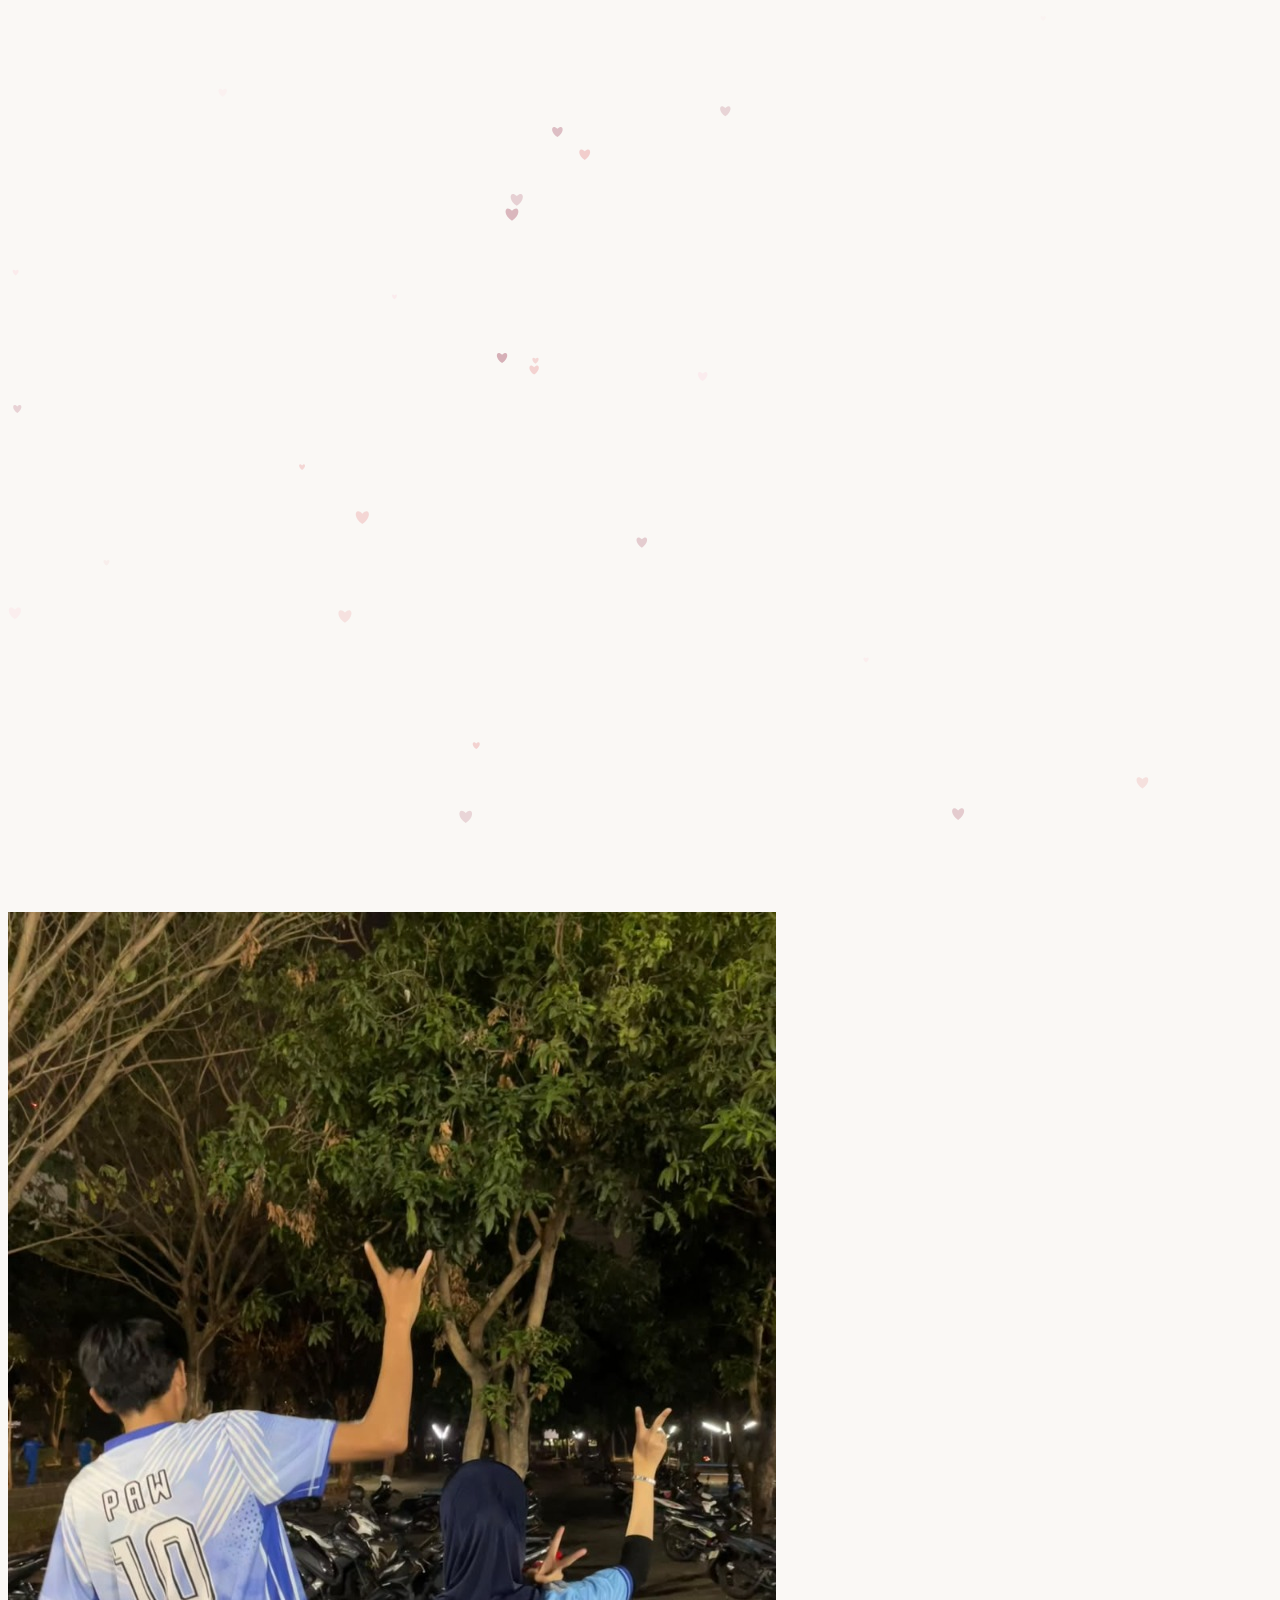
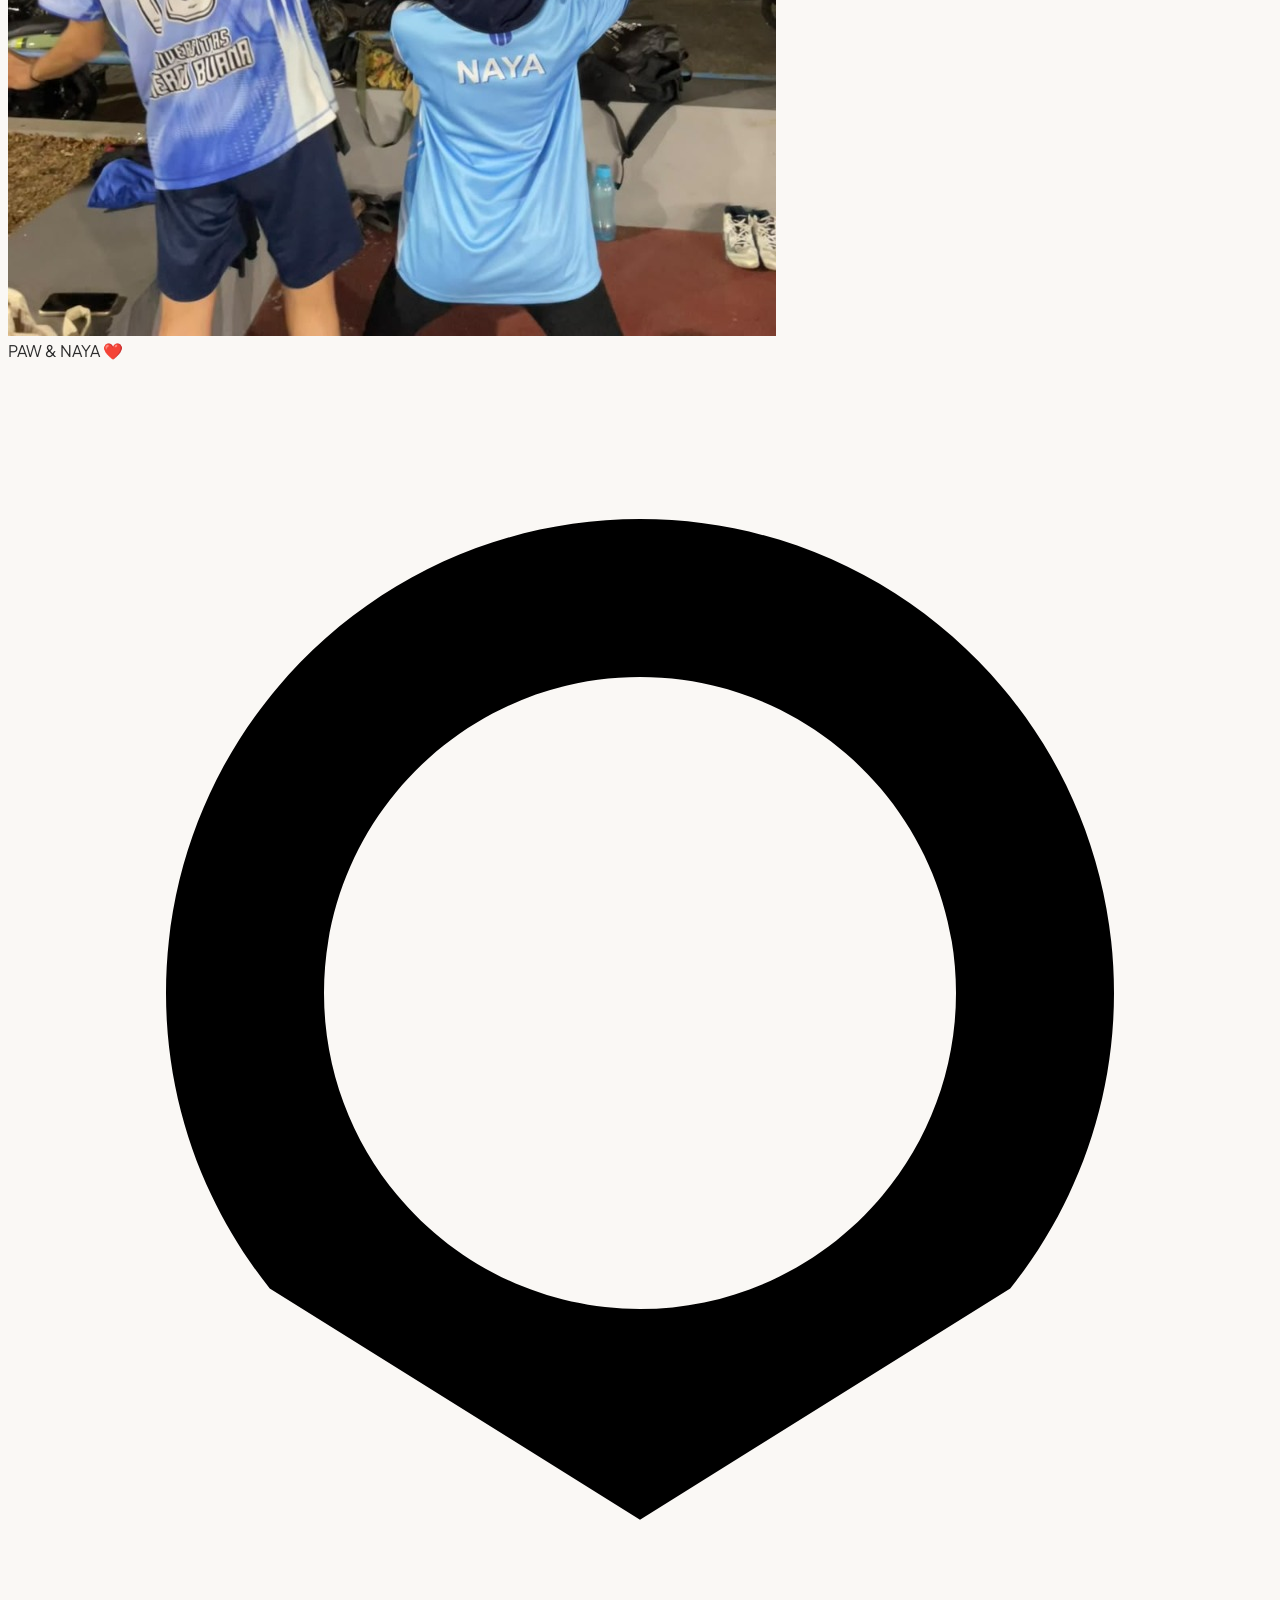
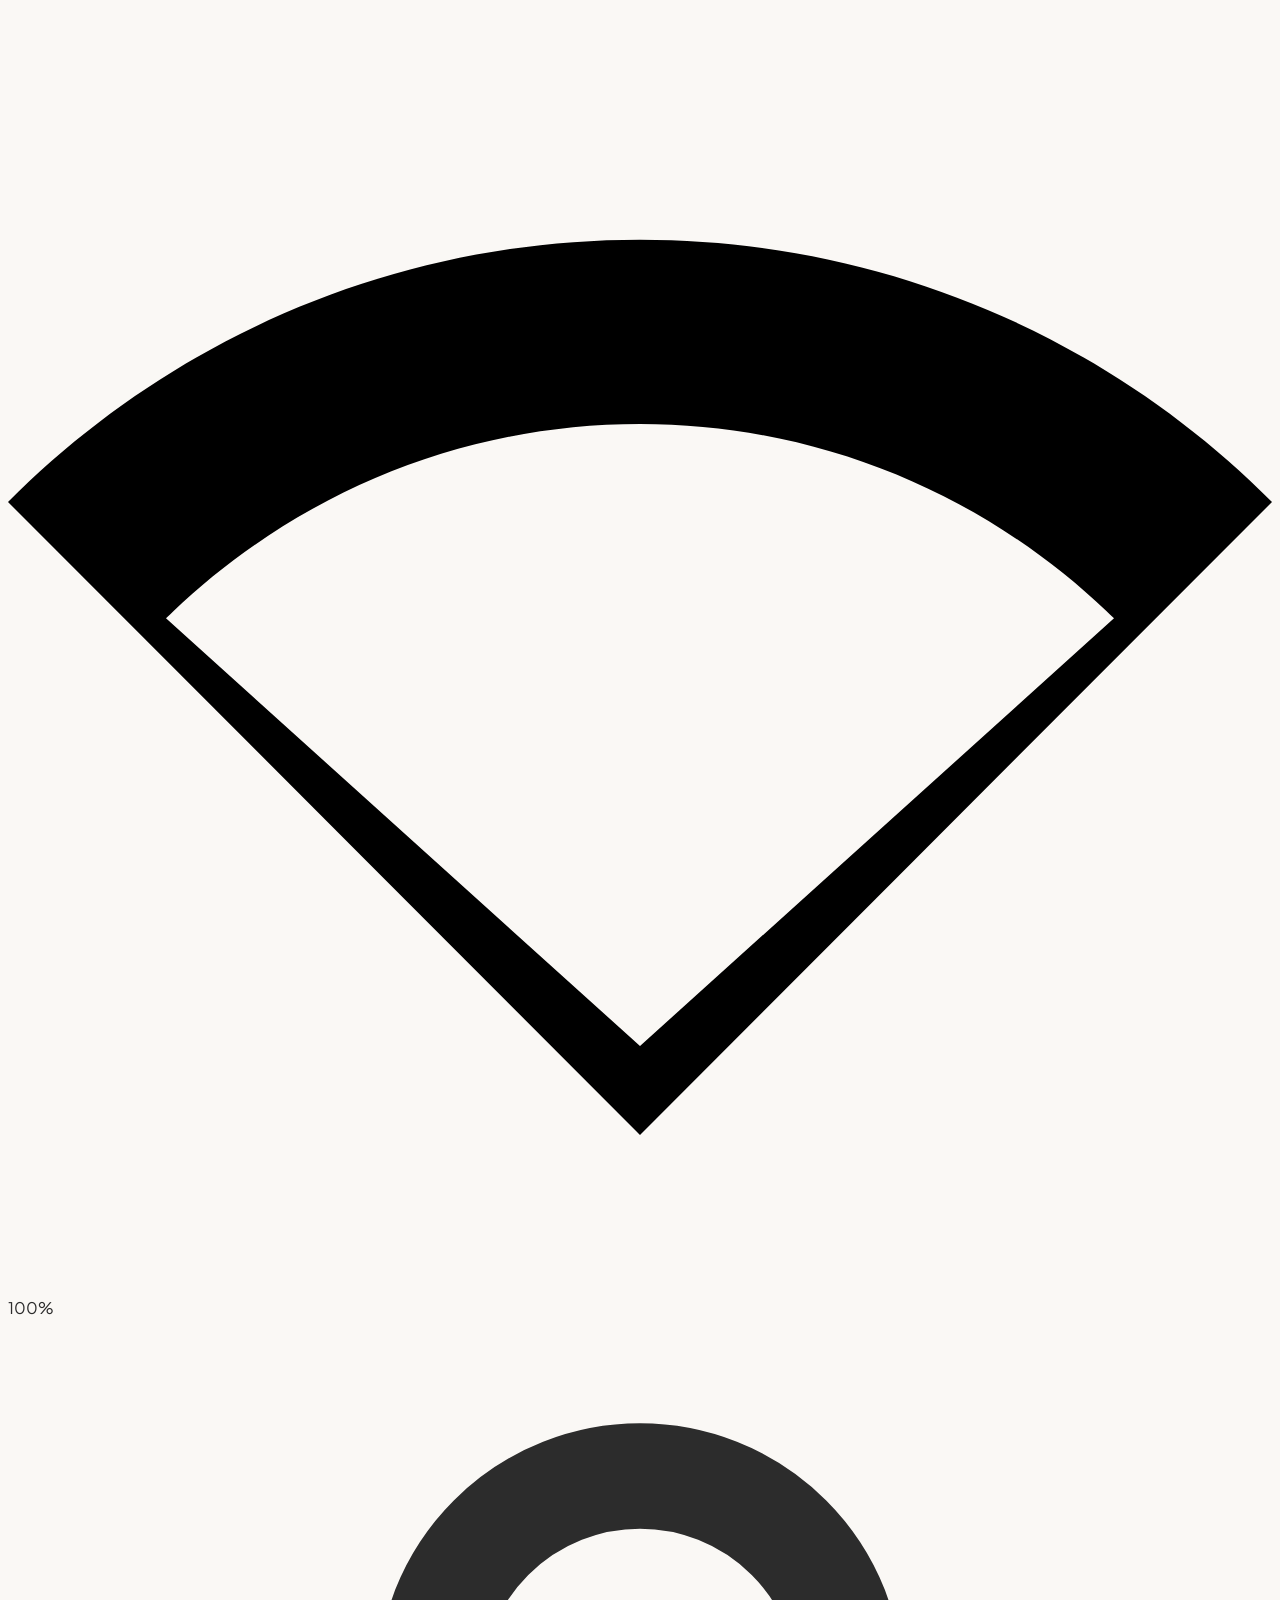
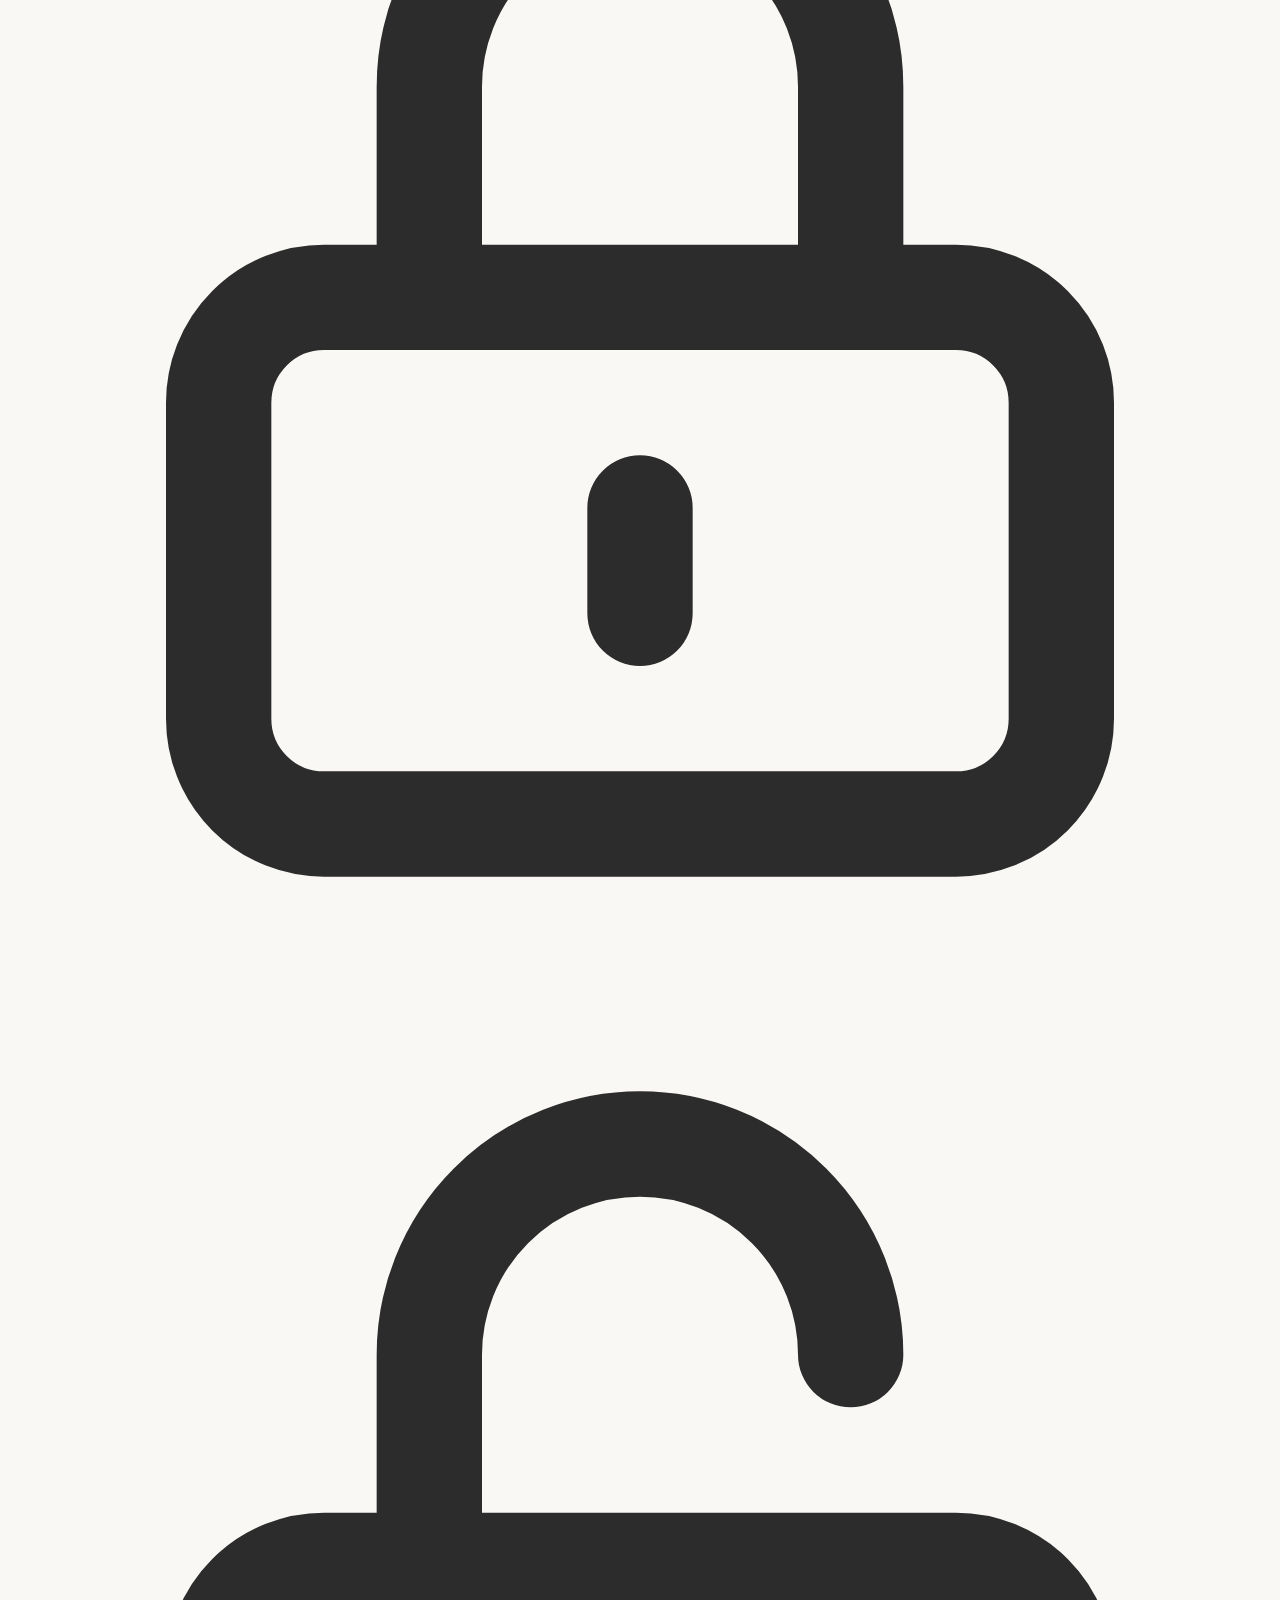
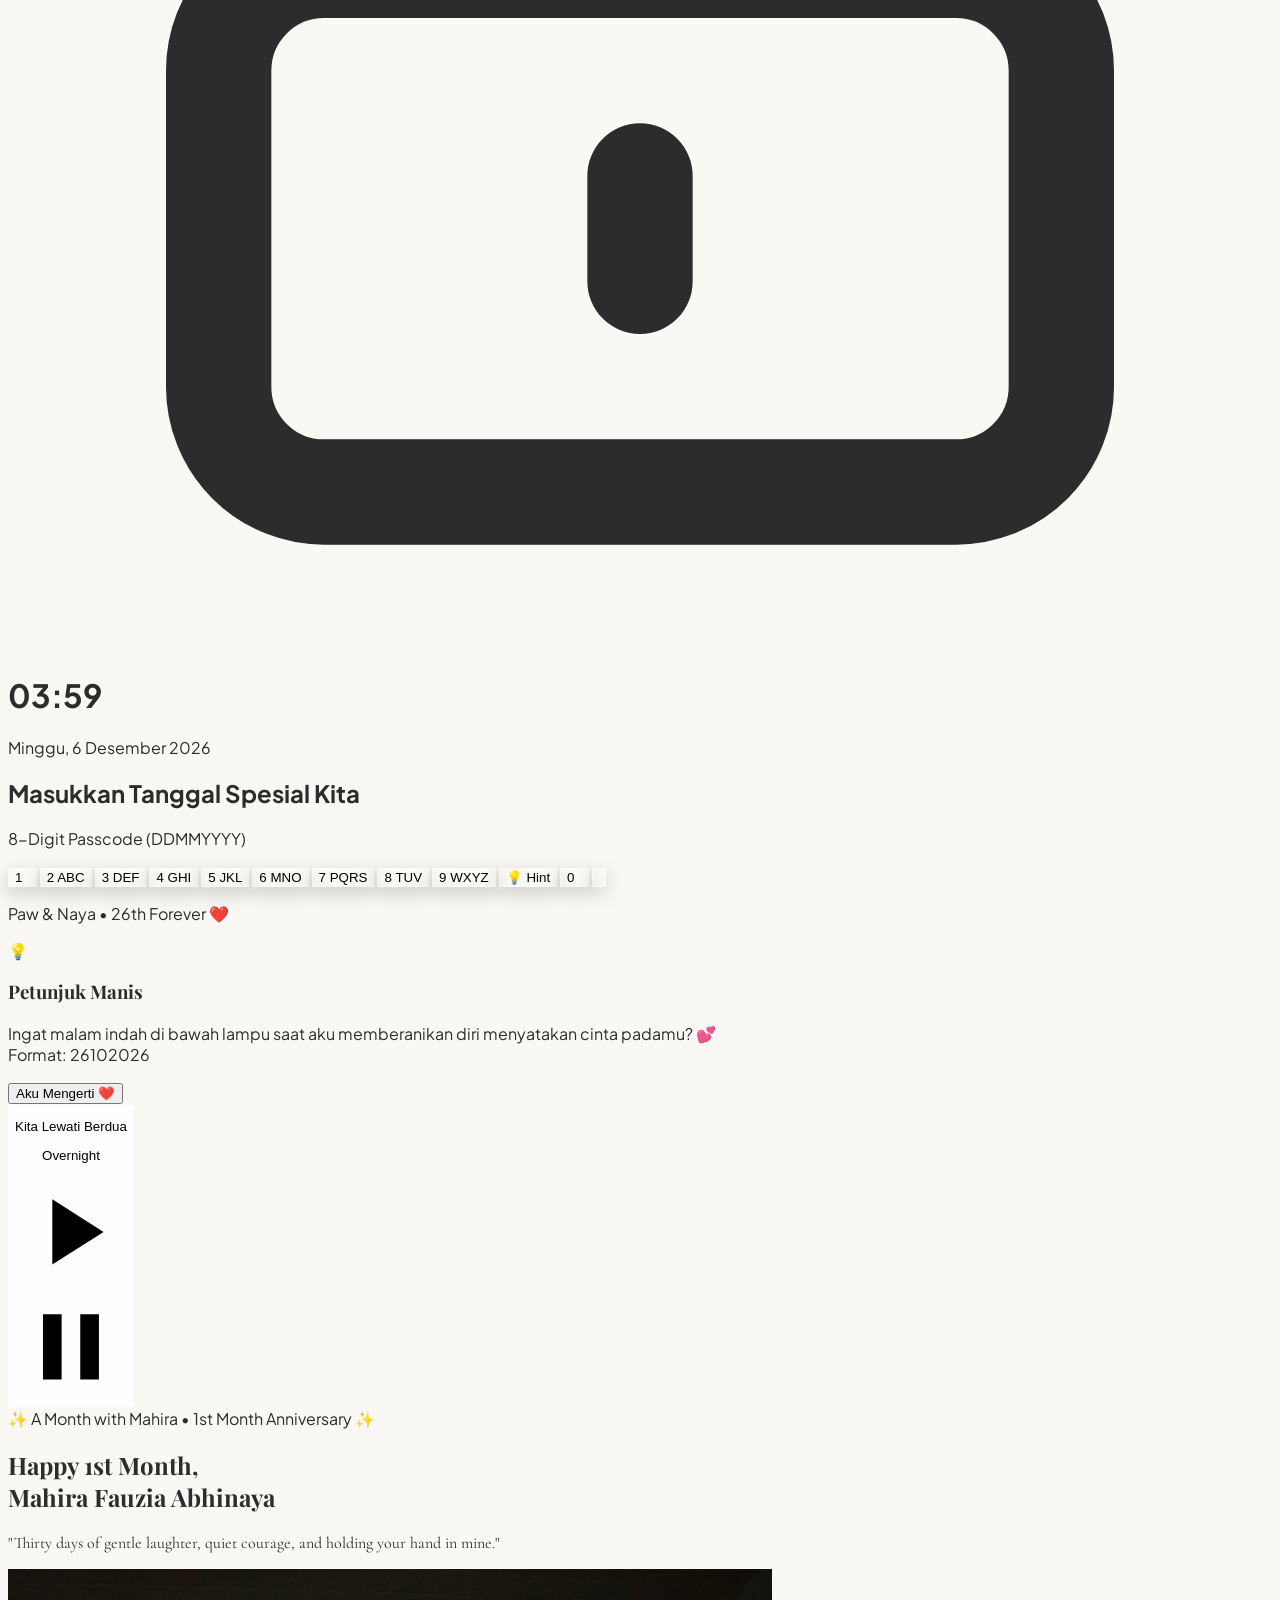
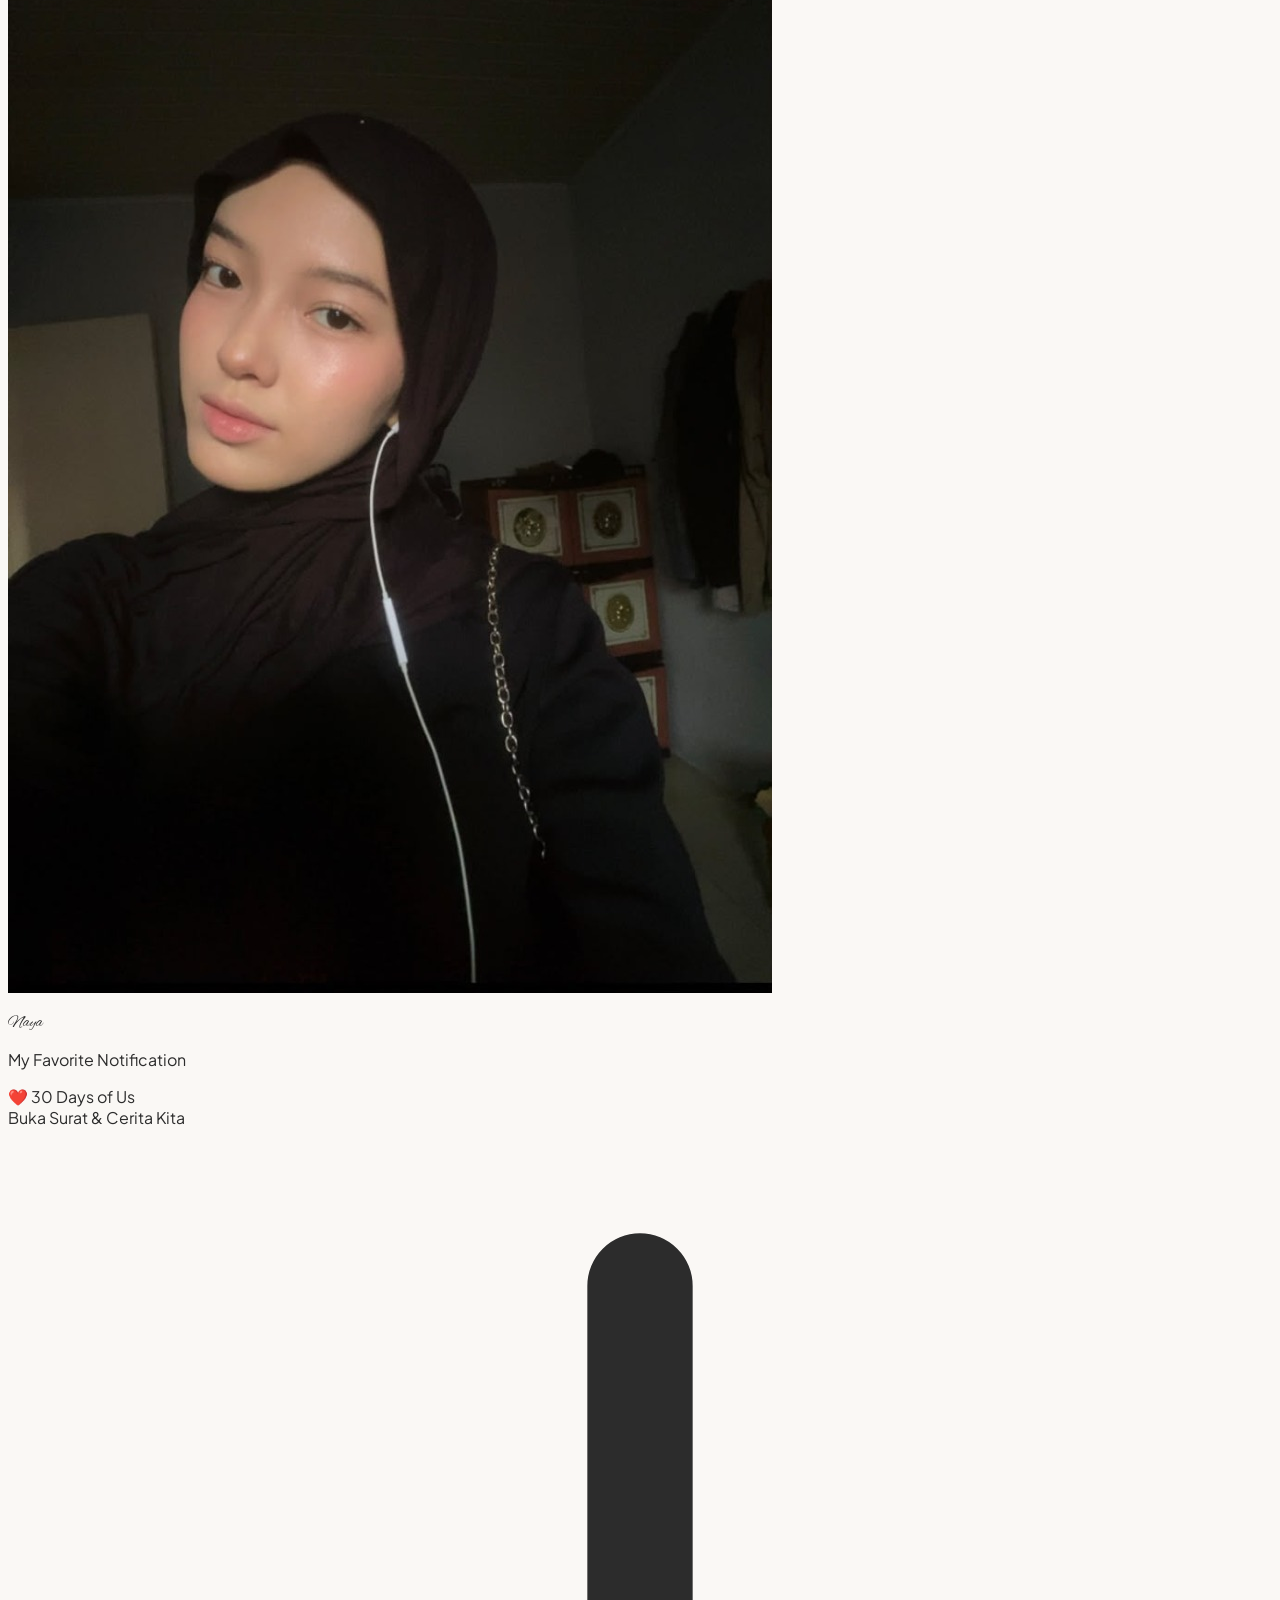
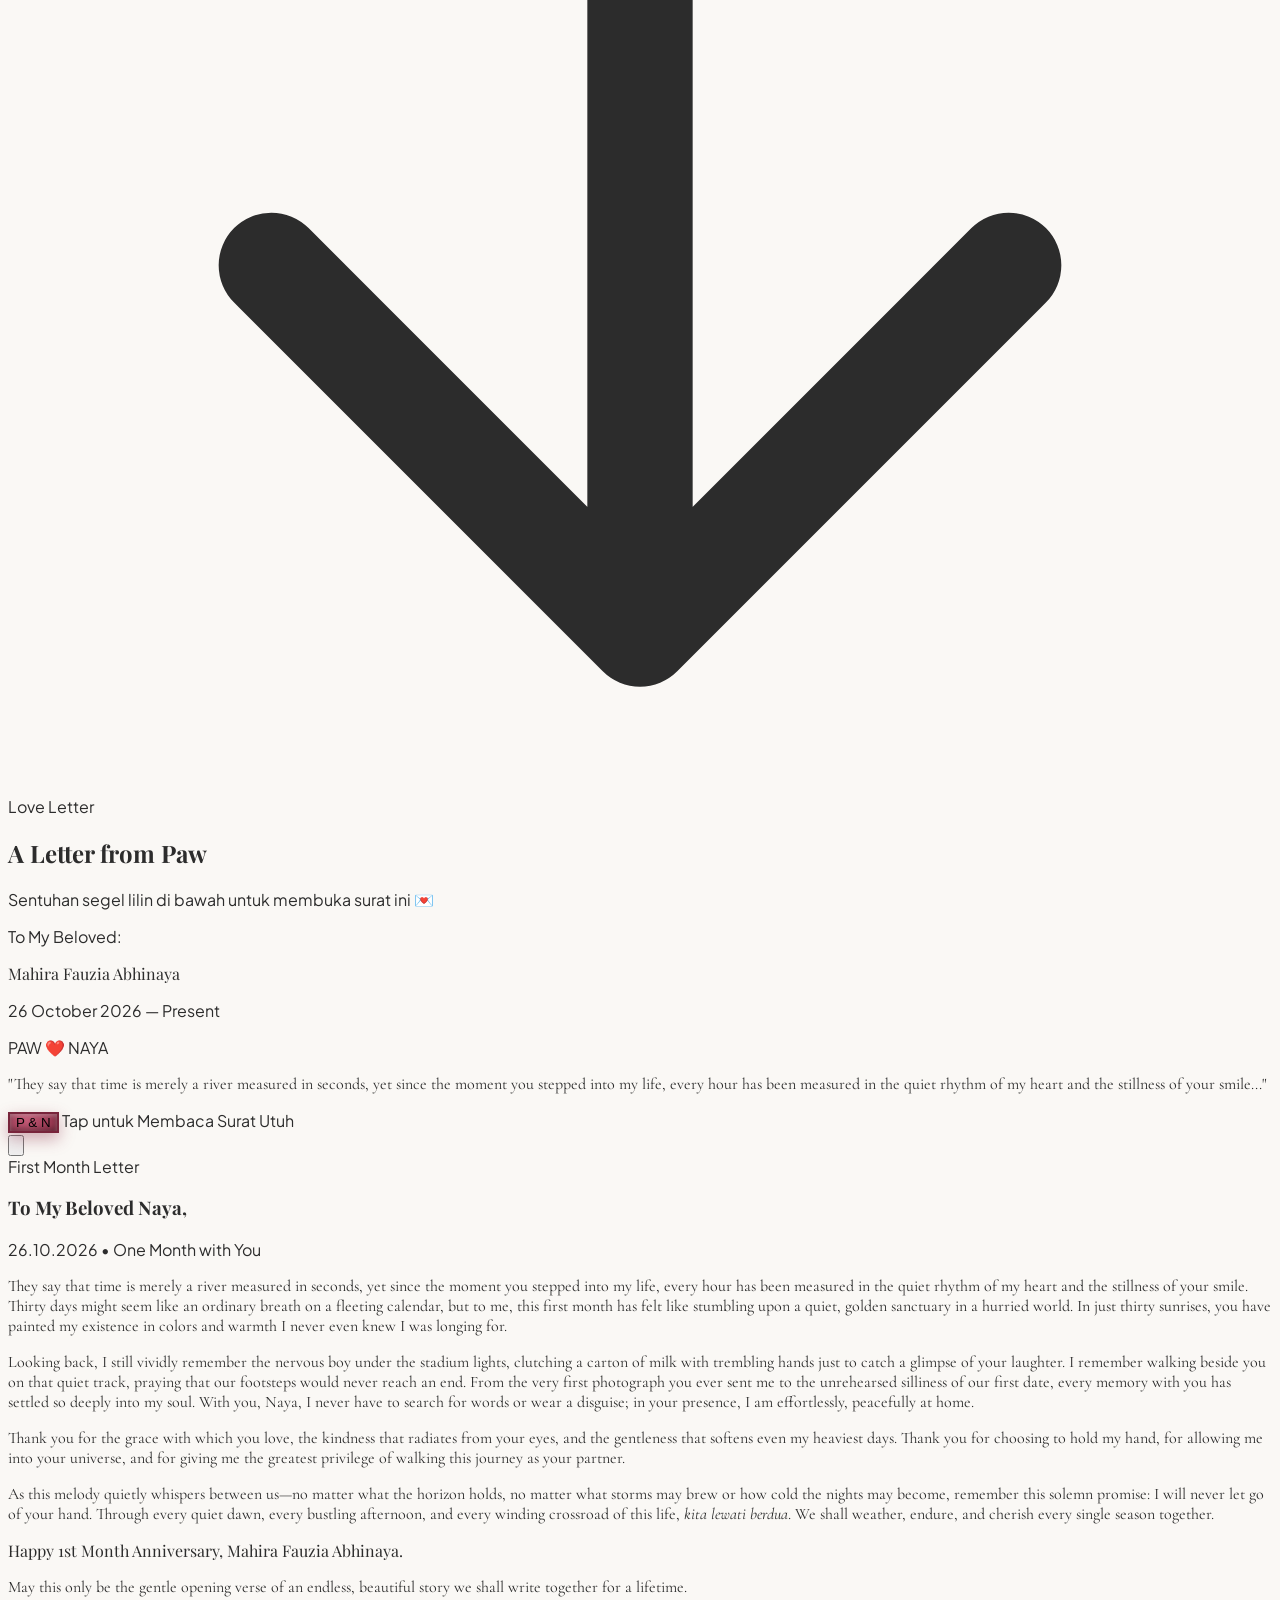
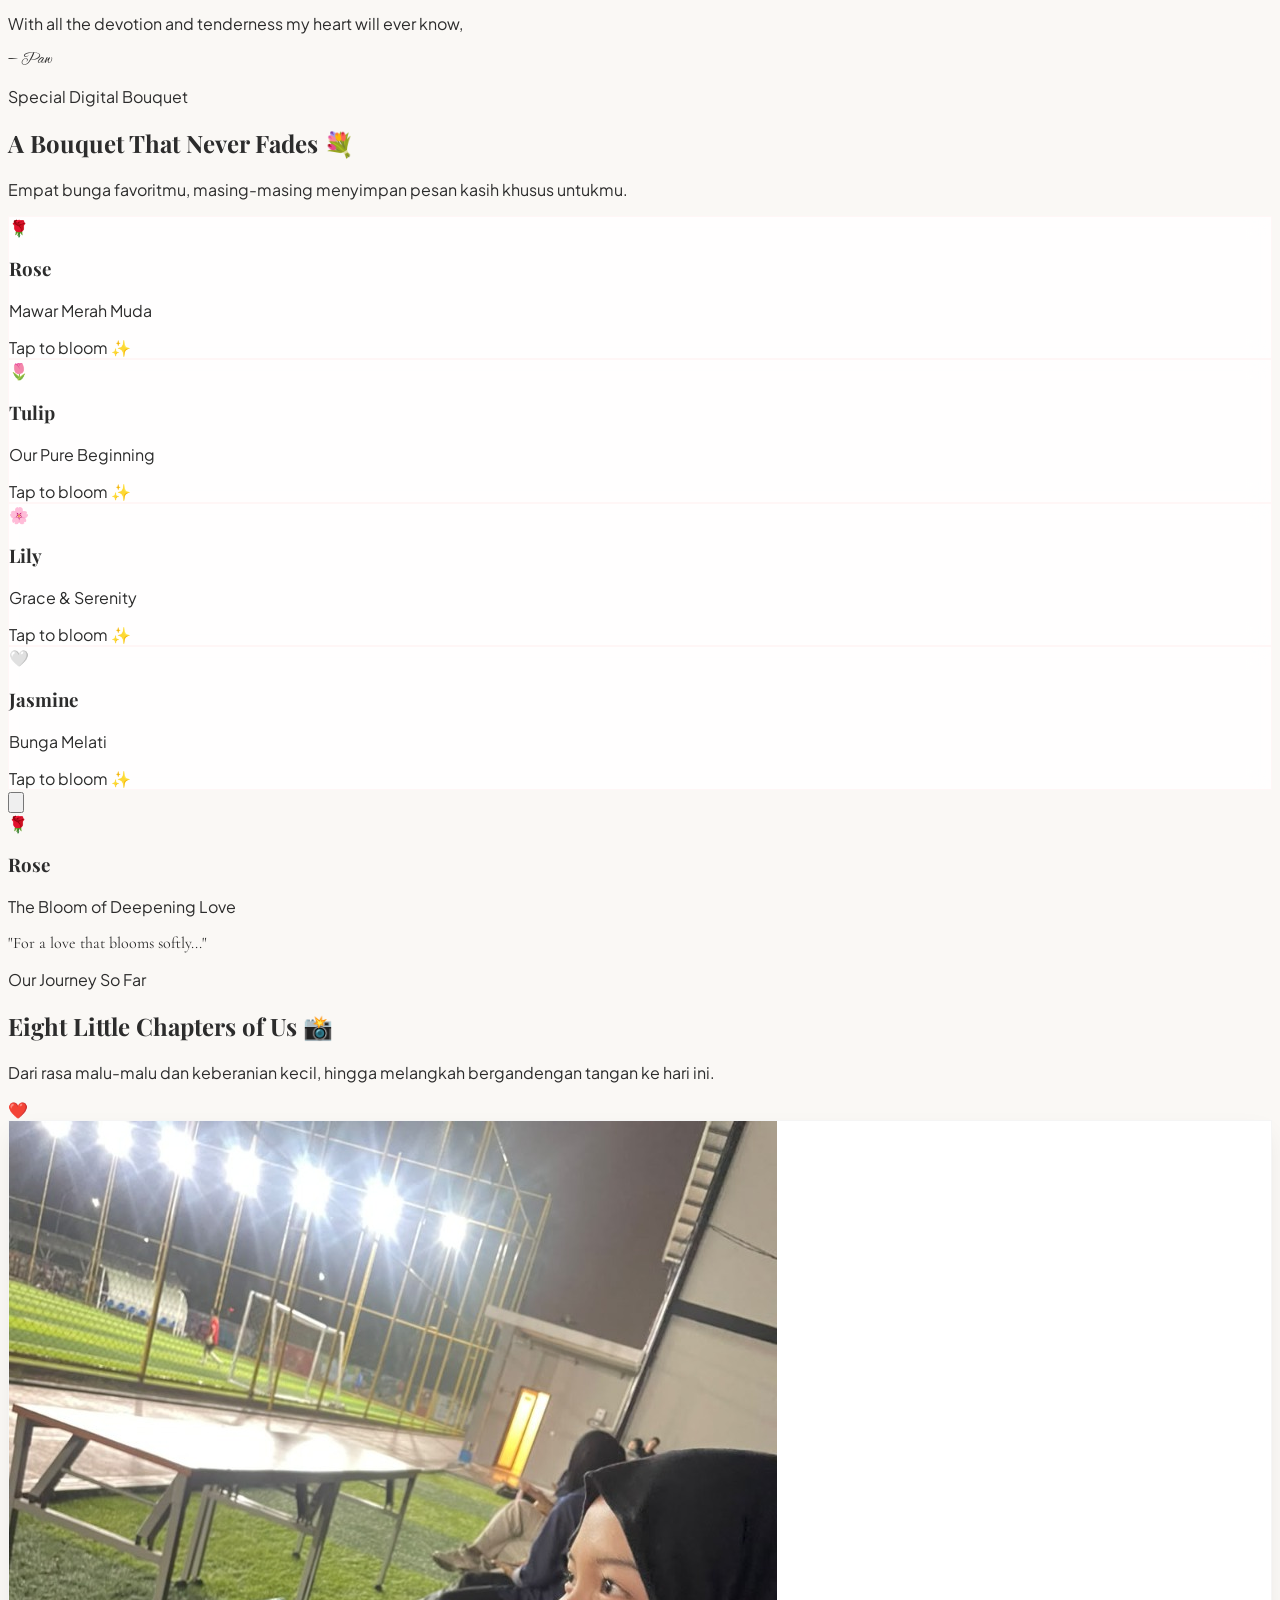
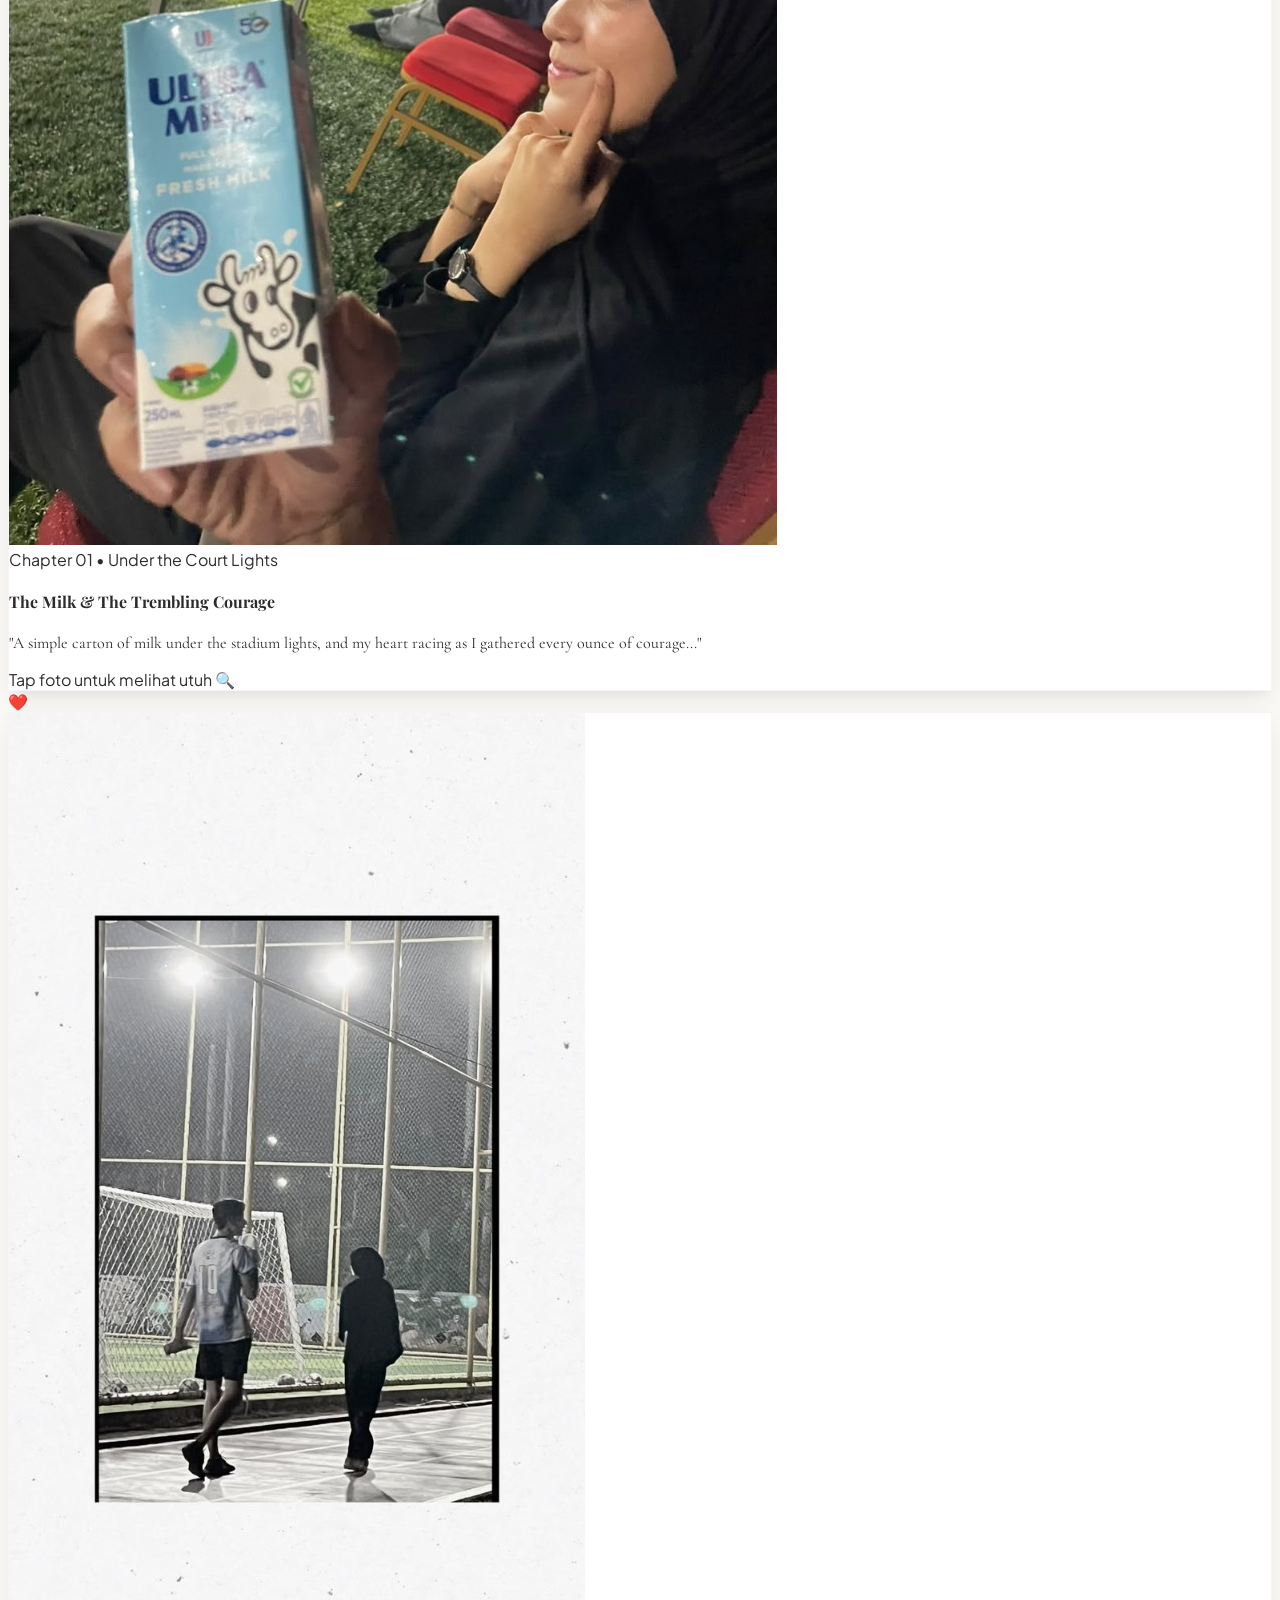
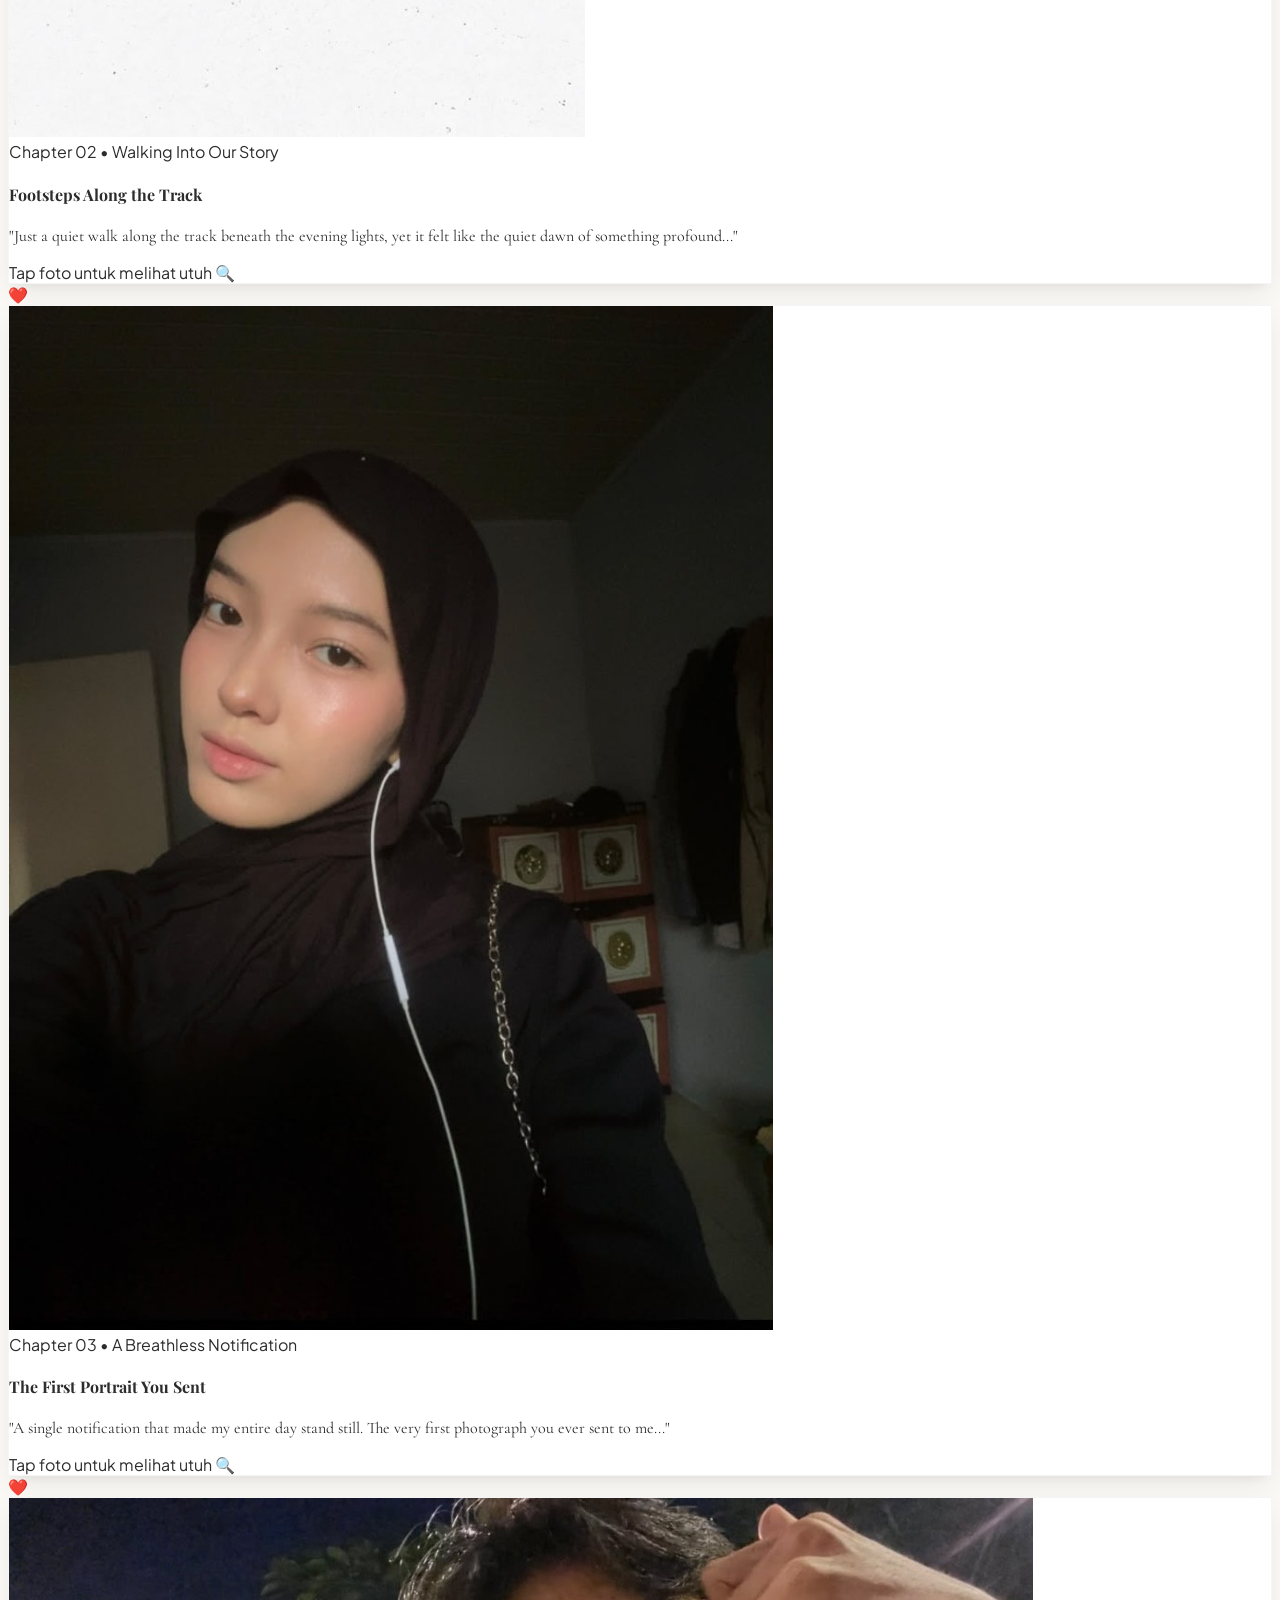
==== index.html @ 6c45e852 "Initial commit: A Month with Mahira Anniversary Microsite" ====
<!DOCTYPE html>
<html lang="id">
<head>
  <meta charset="UTF-8">
  <meta name="viewport" content="width=device-width, initial-scale=1.0, maximum-scale=1.0, user-scalable=no">
  <title>A Month with Mahira • Happy 1st Month Anniversary</title>
  
  <!-- Favicon -->
  <link rel="icon" href="data:image/svg+xml,<svg xmlns=%22http://www.w3.org/2000/svg%22 viewBox=%220 0 100 100%22><text y=%22.9em%22 font-size=%2290%22>❤️</text></svg>">
  
  <!-- Tailwind CSS CDN -->
  <script src="https://cdn.tailwindcss.com"></script>
  
  <!-- Canvas Confetti CDN -->
  <script src="https://cdn.jsdelivr.net/npm/canvas-confetti@1.9.3/dist/confetti.browser.min.js"></script>

  <!-- Custom Styles -->
  <link rel="stylesheet" href="assets/css/style.css">
</head>
<body class="bg-[#FAF8F5] text-neutral-800 antialiased selection:bg-rose-200 selection:text-rose-900">

  <!-- Background Ambient Hearts Canvas -->
  <canvas id="ambient-canvas" class="fixed inset-0 pointer-events-none z-0"></canvas>

  <!-- Audio Element -->
  <audio id="bg-music" src="assets/audio/kita-lewati-berdua.mp3" preload="auto" loop></audio>

  <!-- ======================================================== -->
  <!-- 1. LOCKSCREEN OVERLAY (8-Digit PIN Passcode) -->
  <!-- ======================================================== -->
  <div id="lockscreen" class="fixed inset-0 z-50 flex flex-col justify-between items-center transition-all duration-700 ease-in-out select-none overflow-y-auto overflow-x-hidden">
    <!-- Background Wallpaper with Couple Jerseys -->
    <div class="fixed inset-0 z-0">
      <img src="assets/images/lockscreen-bg.jpg" alt="PAW and NAYA" class="w-full h-full object-cover object-center filter brightness-[0.72] contrast-[1.08]">
      <!-- Vignette and Dark Gradient Overlay -->
      <div class="absolute inset-0 bg-gradient-to-b from-black/65 via-black/30 to-black/85 backdrop-blur-[2px]"></div>
    </div>

    <!-- Inner Centered Mobile Shell -->
    <div class="relative z-10 w-full max-w-sm min-h-screen flex flex-col justify-between items-center px-6 py-6 sm:py-8">
      
      <!-- Top Status Bar (iOS Style) -->
      <div class="w-full flex justify-between items-center text-white/80 text-[11px] font-medium tracking-wide px-2 pt-1">
        <div class="flex items-center gap-1.5">
          <span>PAW & NAYA</span>
          <span class="text-rose-300">❤️</span>
        </div>
        <div class="flex items-center gap-2">
          <!-- Signal Icon -->
          <svg class="w-3.5 h-3.5 fill-current" viewBox="0 0 24 24">
            <path d="M12 3c-4.97 0-9 4.03-9 9 0 2.12.74 4.07 1.97 5.61L12 22l7.03-4.39C20.26 16.07 21 14.12 21 12c0-4.97-4.03-9-9-9zm0 15c-3.31 0-6-2.69-6-6s2.69-6 6-6 6 2.69 6 6-2.69 6-6 6z"/>
          </svg>
          <!-- Wifi Icon -->
          <svg class="w-3.5 h-3.5 fill-current" viewBox="0 0 24 24">
            <path d="M12 4C7.31 4 3.07 5.9 0 8.98L12 21 24 8.98C20.93 5.9 16.69 4 12 4zm0 3.5c3.5 0 6.67 1.41 9 3.69L12 19.31 3 11.19c2.33-2.28 5.5-3.69 9-3.69z"/>
          </svg>
          <!-- Battery Icon -->
          <div class="flex items-center gap-1">
            <span class="text-[10px]">100%</span>
            <div class="w-5 h-2.5 border border-white/80 rounded-sm p-0.5 flex items-center">
              <div class="w-full h-full bg-white rounded-2xs"></div>
            </div>
          </div>
        </div>
      </div>

      <!-- Clock & Date Section -->
      <div class="w-full text-center text-white mt-4 sm:mt-6">
        <!-- Padlock Icon -->
        <div class="flex justify-center mb-2">
          <div class="p-2 rounded-full bg-white/10 backdrop-blur-md border border-white/20 shadow-md">
            <svg id="lock-icon" class="w-4 h-4 text-white/90" fill="none" stroke="currentColor" viewBox="0 0 24 24">
              <path stroke-linecap="round" stroke-linejoin="round" stroke-width="2" d="M12 15v2m-6 4h12a2 2 0 002-2v-6a2 2 0 00-2-2H6a2 2 0 00-2 2v6a2 2 0 002 2zm10-10V7a4 4 0 00-8 0v4h8z"/>
            </svg>
            <svg id="unlock-icon" class="w-4 h-4 text-rose-300 hidden" fill="none" stroke="currentColor" viewBox="0 0 24 24">
              <path stroke-linecap="round" stroke-linejoin="round" stroke-width="2" d="M8 11V7a4 4 0 118 0m-4 8v2m-6 4h12a2 2 0 002-2v-6a2 2 0 00-2-2H6a2 2 0 00-2 2v6a2 2 0 002 2z"/>
            </svg>
          </div>
        </div>

        <h1 id="lockscreen-clock" class="text-6xl sm:text-7xl font-extralight tracking-tight font-sans-body drop-shadow-md">21:45</h1>
        <p id="lockscreen-date" class="text-xs sm:text-sm font-medium tracking-widest text-white/90 mt-1 uppercase">Selasa, 26 November 2026</p>

        <!-- Passcode Prompt -->
        <div class="mt-5 sm:mt-6">
          <h2 class="text-sm sm:text-base font-medium tracking-wide text-white/95">Masukkan Tanggal Spesial Kita</h2>
          <p class="text-[11px] text-white/60 mt-0.5 tracking-wider">8-Digit Passcode (DDMMYYYY)</p>
        </div>

        <!-- 8 PIN Dots Indicator in Frosted Capsule -->
        <div class="flex justify-center mt-3">
          <div id="pin-dots-container" class="inline-flex items-center gap-2.5 sm:gap-3 px-5 py-2.5 rounded-full bg-black/35 backdrop-blur-md border border-white/20 shadow-inner">
            <div class="pin-dot w-3 h-3 sm:w-3.5 sm:h-3.5 rounded-full border border-white/50 bg-white/10 transition-all duration-200"></div>
            <div class="pin-dot w-3 h-3 sm:w-3.5 sm:h-3.5 rounded-full border border-white/50 bg-white/10 transition-all duration-200"></div>
            <div class="pin-dot w-3 h-3 sm:w-3.5 sm:h-3.5 rounded-full border border-white/50 bg-white/10 transition-all duration-200"></div>
            <div class="pin-dot w-3 h-3 sm:w-3.5 sm:h-3.5 rounded-full border border-white/50 bg-white/10 transition-all duration-200"></div>
            <div class="pin-dot w-3 h-3 sm:w-3.5 sm:h-3.5 rounded-full border border-white/50 bg-white/10 transition-all duration-200"></div>
            <div class="pin-dot w-3 h-3 sm:w-3.5 sm:h-3.5 rounded-full border border-white/50 bg-white/10 transition-all duration-200"></div>
            <div class="pin-dot w-3 h-3 sm:w-3.5 sm:h-3.5 rounded-full border border-white/50 bg-white/10 transition-all duration-200"></div>
            <div class="pin-dot w-3 h-3 sm:w-3.5 sm:h-3.5 rounded-full border border-white/50 bg-white/10 transition-all duration-200"></div>
          </div>
        </div>

        <!-- Feedback Error Message -->
        <div class="h-5 mt-1 flex items-center justify-center">
          <p id="pin-error" class="text-xs text-rose-300 font-medium transition-opacity duration-200 opacity-0"></p>
        </div>
      </div>

      <!-- Keypad Section -->
      <div class="w-full pb-2">
        <div class="grid grid-cols-3 gap-x-5 sm:gap-x-6 gap-y-3 sm:gap-y-3.5 text-white max-w-[280px] sm:max-w-[300px] mx-auto">
          <!-- 1 -->
          <button data-key="1" class="keypad-btn glass-key w-16 h-16 sm:w-[70px] sm:h-[70px] rounded-full mx-auto flex flex-col justify-center items-center cursor-pointer">
            <span class="text-2xl sm:text-3xl font-light leading-none">1</span>
            <span class="text-[9px] text-white/50 tracking-widest font-normal">&nbsp;</span>
          </button>
          <!-- 2 -->
          <button data-key="2" class="keypad-btn glass-key w-16 h-16 sm:w-[70px] sm:h-[70px] rounded-full mx-auto flex flex-col justify-center items-center cursor-pointer">
            <span class="text-2xl sm:text-3xl font-light leading-none">2</span>
            <span class="text-[9px] text-white/70 tracking-widest font-normal">ABC</span>
          </button>
          <!-- 3 -->
          <button data-key="3" class="keypad-btn glass-key w-16 h-16 sm:w-[70px] sm:h-[70px] rounded-full mx-auto flex flex-col justify-center items-center cursor-pointer">
            <span class="text-2xl sm:text-3xl font-light leading-none">3</span>
            <span class="text-[9px] text-white/70 tracking-widest font-normal">DEF</span>
          </button>
          <!-- 4 -->
          <button data-key="4" class="keypad-btn glass-key w-16 h-16 sm:w-[70px] sm:h-[70px] rounded-full mx-auto flex flex-col justify-center items-center cursor-pointer">
            <span class="text-2xl sm:text-3xl font-light leading-none">4</span>
            <span class="text-[9px] text-white/70 tracking-widest font-normal">GHI</span>
          </button>
          <!-- 5 -->
          <button data-key="5" class="keypad-btn glass-key w-16 h-16 sm:w-[70px] sm:h-[70px] rounded-full mx-auto flex flex-col justify-center items-center cursor-pointer">
            <span class="text-2xl sm:text-3xl font-light leading-none">5</span>
            <span class="text-[9px] text-white/70 tracking-widest font-normal">JKL</span>
          </button>
          <!-- 6 -->
          <button data-key="6" class="keypad-btn glass-key w-16 h-16 sm:w-[70px] sm:h-[70px] rounded-full mx-auto flex flex-col justify-center items-center cursor-pointer">
            <span class="text-2xl sm:text-3xl font-light leading-none">6</span>
            <span class="text-[9px] text-white/70 tracking-widest font-normal">MNO</span>
          </button>
          <!-- 7 -->
          <button data-key="7" class="keypad-btn glass-key w-16 h-16 sm:w-[70px] sm:h-[70px] rounded-full mx-auto flex flex-col justify-center items-center cursor-pointer">
            <span class="text-2xl sm:text-3xl font-light leading-none">7</span>
            <span class="text-[9px] text-white/70 tracking-widest font-normal">PQRS</span>
          </button>
          <!-- 8 -->
          <button data-key="8" class="keypad-btn glass-key w-16 h-16 sm:w-[70px] sm:h-[70px] rounded-full mx-auto flex flex-col justify-center items-center cursor-pointer">
            <span class="text-2xl sm:text-3xl font-light leading-none">8</span>
            <span class="text-[9px] text-white/70 tracking-widest font-normal">TUV</span>
          </button>
          <!-- 9 -->
          <button data-key="9" class="keypad-btn glass-key w-16 h-16 sm:w-[70px] sm:h-[70px] rounded-full mx-auto flex flex-col justify-center items-center cursor-pointer">
            <span class="text-2xl sm:text-3xl font-light leading-none">9</span>
            <span class="text-[9px] text-white/70 tracking-widest font-normal">WXYZ</span>
          </button>
          <!-- Hint -->
          <button id="hint-btn" data-key="hint" class="keypad-btn glass-key w-16 h-16 sm:w-[70px] sm:h-[70px] rounded-full mx-auto flex flex-col justify-center items-center cursor-pointer bg-white/10 hover:bg-white/20">
            <span class="text-sm">💡</span>
            <span class="text-[9px] font-medium text-rose-200 mt-0.5">Hint</span>
          </button>
          <!-- 0 -->
          <button data-key="0" class="keypad-btn glass-key w-16 h-16 sm:w-[70px] sm:h-[70px] rounded-full mx-auto flex flex-col justify-center items-center cursor-pointer">
            <span class="text-2xl sm:text-3xl font-light leading-none">0</span>
            <span class="text-[9px] text-white/50 tracking-widest font-normal">&nbsp;</span>
          </button>
          <!-- Backspace -->
          <button data-key="backspace" class="keypad-btn glass-key w-16 h-16 sm:w-[70px] sm:h-[70px] rounded-full mx-auto flex flex-col justify-center items-center cursor-pointer bg-white/10 hover:bg-white/20">
            <svg class="w-5 h-5 text-white/90" fill="none" stroke="currentColor" viewBox="0 0 24 24">
              <path stroke-linecap="round" stroke-linejoin="round" stroke-width="2" d="M12 14l2-2m0 0l2-2m-2 2l-2-2m2 2l2 2M3 12l6.414 6.414a2 2 0 001.414.586H19a2 2 0 002-2V7a2 2 0 00-2-2h-8.172a2 2 0 00-1.414.586L3 12z"/>
            </svg>
          </button>
        </div>
        
        <p class="text-center text-[11px] text-white/60 mt-4 tracking-wider font-light">Paw & Naya • 26th Forever ❤️</p>
      </div>

    </div>
  </div>

  <!-- Hint Modal -->
  <div id="hint-modal" class="fixed inset-0 z-50 flex items-center justify-center p-6 bg-black/60 backdrop-blur-sm hidden opacity-0 transition-opacity duration-300">
    <div class="bg-white rounded-3xl p-6 max-w-xs text-center shadow-2xl border border-rose-100">
      <div class="text-3xl mb-2">💡</div>
      <h3 class="font-serif-title font-bold text-lg text-rose-900">Petunjuk Manis</h3>
      <p class="text-sm text-neutral-600 mt-2 leading-relaxed">
        Ingat malam indah di bawah lampu saat aku memberanikan diri menyatakan cinta padamu? 💕<br>
        <span class="font-semibold text-rose-600 mt-1 block">Format: 26102026</span>
      </p>
      <button id="close-hint-btn" class="mt-4 px-6 py-2 bg-rose-600 text-white rounded-full text-xs font-semibold hover:bg-rose-700 transition">
        Aku Mengerti ❤️
      </button>
    </div>
  </div>

  <!-- ======================================================== -->
  <!-- FLOATING MUSIC PLAYER CONTROLLER -->
  <!-- ======================================================== -->
  <div class="fixed top-4 right-4 z-40 flex items-center gap-2">
    <button id="music-toggle" class="flex items-center gap-2 px-3 py-2 rounded-full glass-card shadow-lg hover:shadow-xl transition-all border border-rose-200/60 group">
      <!-- Vinyl Disc Graphic -->
      <div id="music-disc" class="w-7 h-7 rounded-full bg-neutral-900 border-2 border-rose-300/80 flex items-center justify-center shadow-inner relative">
        <div class="w-2.5 h-2.5 rounded-full bg-rose-500"></div>
        <div class="absolute inset-0 rounded-full border border-white/20"></div>
      </div>
      <!-- Track Title Ticker -->
      <div class="text-left pr-1 hidden sm:block max-w-[130px] overflow-hidden whitespace-nowrap">
        <p class="text-[10px] font-bold text-rose-900 truncate">Kita Lewati Berdua</p>
        <p class="text-[9px] text-rose-700/70 truncate">Overnight</p>
      </div>
      <!-- Play/Pause Icon -->
      <div class="text-rose-700 w-4 h-4 flex items-center justify-center">
        <svg id="music-icon-play" class="w-3.5 h-3.5 hidden" fill="currentColor" viewBox="0 0 24 24">
          <path d="M8 5v14l11-7z"/>
        </svg>
        <svg id="music-icon-pause" class="w-3.5 h-3.5" fill="currentColor" viewBox="0 0 24 24">
          <path d="M6 19h4V5H6v14zm8-14v14h4V5h-4z"/>
        </svg>
      </div>
    </button>
  </div>

  <!-- ======================================================== -->
  <!-- MAIN MICROSITE CONTENT -->
  <!-- ======================================================== -->
  <main class="relative z-10 max-w-lg mx-auto px-5 py-8 sm:py-12 overflow-hidden">

    <!-- ---------------------------------------------------- -->
    <!-- HERO SECTION -->
    <!-- ---------------------------------------------------- -->
    <section id="hero" class="text-center pt-8 pb-12 flex flex-col items-center">
      <!-- Badge -->
      <div class="inline-flex items-center gap-1.5 px-4 py-1.5 rounded-full bg-rose-50 border border-rose-200/80 text-rose-800 text-xs font-medium tracking-wide mb-6 shadow-sm">
        <span class="animate-pulse">✨</span>
        <span>A Month with Mahira • 1st Month Anniversary</span>
        <span class="animate-pulse">✨</span>
      </div>

      <!-- Main Heading -->
      <h1 class="font-serif-title text-3xl sm:text-4xl font-semibold text-neutral-900 leading-snug">
        Happy 1st Month,<br>
        <span class="italic font-normal text-rose-800">Mahira Fauzia Abhinaya</span>
      </h1>
      <p class="font-prose text-lg text-neutral-600 mt-3 max-w-sm italic">
        "Thirty days of gentle laughter, quiet courage, and holding your hand in mine."
      </p>

      <!-- Featured Portrait Frame -->
      <div class="relative mt-8 group">
        <!-- Ambient Glowing Aura -->
        <div class="absolute -inset-2 bg-gradient-to-r from-rose-200 via-pink-100 to-amber-100 rounded-[2.5rem] blur-lg opacity-70 group-hover:opacity-100 transition duration-700"></div>
        
        <div class="relative w-64 h-80 rounded-[2.2rem] overflow-hidden shadow-xl border-4 border-white bg-white">
          <img src="assets/images/mahira-portrait.jpg" alt="Mahira Fauzia Abhinaya" class="w-full h-full object-cover object-center group-hover:scale-105 transition-transform duration-700">
          
          <!-- Bottom Overlay Tag -->
          <div class="absolute inset-x-0 bottom-0 bg-gradient-to-t from-black/70 via-black/30 to-transparent p-4 text-white text-center">
            <p class="font-script text-2xl text-rose-200">Naya</p>
            <p class="text-[10px] tracking-widest uppercase text-white/80 font-light">My Favorite Notification</p>
          </div>
        </div>

        <!-- Floating Milestone Tag -->
        <div class="absolute -bottom-3 -right-2 bg-white/95 backdrop-blur-md px-3.5 py-1.5 rounded-full shadow-md border border-rose-100 text-[11px] font-semibold text-rose-900 flex items-center gap-1.5 animate-float">
          <span>❤️</span>
          <span>30 Days of Us</span>
        </div>
      </div>

      <!-- Scroll Invitation -->
      <div class="mt-10 flex flex-col items-center gap-1 text-neutral-400">
        <span class="text-xs tracking-wider uppercase font-medium text-neutral-500">Buka Surat & Cerita Kita</span>
        <svg class="w-4 h-4 text-rose-400 animate-bounce mt-1" fill="none" stroke="currentColor" viewBox="0 0 24 24">
          <path stroke-linecap="round" stroke-linejoin="round" stroke-width="2" d="M19 14l-7 7m0 0l-7-7m7 7V3"/>
        </svg>
      </div>
    </section>

    <!-- ---------------------------------------------------- -->
    <!-- LOVE LETTER SECTION (Option 2: Classic Romantic Prose) -->
    <!-- ---------------------------------------------------- -->
    <section id="love-letter" class="my-10">
      <div class="text-center mb-6">
        <span class="text-xs uppercase tracking-widest text-rose-600 font-semibold">Love Letter</span>
        <h2 class="font-serif-title text-2xl font-bold text-neutral-900 mt-1">A Letter from Paw</h2>
        <p class="text-xs text-neutral-500 mt-1">Sentuhan segel lilin di bawah untuk membuka surat ini 💌</p>
      </div>

      <!-- Envelope Interactive Container -->
      <div id="envelope-container" class="envelope-wrapper relative mx-auto max-w-sm rounded-3xl bg-[#F7F2EB] border border-[#E8DFC8] p-6 shadow-xl text-center">
        <!-- Envelope Header Texture & Stamp -->
        <div class="flex justify-between items-start border-b border-[#E5DAC0] pb-4 mb-4">
          <div class="text-left">
            <span class="text-[10px] uppercase tracking-wider text-neutral-400 font-medium">To My Beloved:</span>
            <p class="font-serif-title font-semibold text-rose-900 text-sm">Mahira Fauzia Abhinaya</p>
            <p class="text-[10px] text-neutral-500">26 October 2026 — Present</p>
          </div>
          <!-- Vintage Airmail Stamp -->
          <div class="w-10 h-12 border-2 border-dashed border-rose-300 rounded bg-rose-50/50 flex flex-col items-center justify-center p-1 text-[8px] text-rose-800 font-serif">
            <span>PAW</span>
            <span class="text-xs">❤️</span>
            <span>NAYA</span>
          </div>
        </div>

        <!-- Envelope Body Preview -->
        <div class="py-4">
          <p class="font-prose italic text-neutral-700 text-base leading-relaxed">
            "They say that time is merely a river measured in seconds, yet since the moment you stepped into my life, every hour has been measured in the quiet rhythm of my heart and the stillness of your smile..."
          </p>
        </div>

        <!-- Wax Seal Button -->
        <div class="pt-4 flex flex-col items-center">
          <button id="wax-seal" class="wax-seal w-14 h-14 rounded-full flex items-center justify-center cursor-pointer transition-all duration-300 hover:scale-105 group relative" title="Buka Surat">
            <div class="w-10 h-10 rounded-full border border-rose-200/40 flex items-center justify-center text-rose-100 font-serif font-bold text-xs">
              P & N
            </div>
            <!-- Glow effect -->
            <div class="absolute inset-0 rounded-full bg-rose-400/20 blur group-hover:blur-md"></div>
          </button>
          <span class="text-[11px] font-medium text-rose-800 mt-2 tracking-wide">Tap untuk Membaca Surat Utuh</span>
        </div>
      </div>
    </section>

    <!-- Full Letter Modal -->
    <div id="full-letter-modal" class="fixed inset-0 z-50 flex items-center justify-center p-4 bg-black/60 backdrop-blur-md hidden opacity-0 transition-opacity duration-300">
      <div class="modal-content relative w-full max-w-md bg-[#FAF6EE] rounded-[2rem] p-6 sm:p-8 shadow-2xl border border-[#E8DFC8] transform scale-95 transition-transform duration-300 max-h-[90vh] overflow-y-auto">
        <!-- Close Button -->
        <button id="close-letter-btn" class="absolute top-4 right-4 p-2 rounded-full bg-neutral-200/60 text-neutral-600 hover:bg-neutral-300 transition">
          <svg class="w-4 h-4" fill="none" stroke="currentColor" viewBox="0 0 24 24">
            <path stroke-linecap="round" stroke-linejoin="round" stroke-width="2" d="M6 18L18 6M6 6l12 12"/>
          </svg>
        </button>

        <!-- Parchment Header -->
        <div class="text-center border-b border-[#E8DFC8] pb-4 mb-6">
          <span class="text-xs uppercase tracking-widest text-rose-700 font-semibold">First Month Letter</span>
          <h3 class="font-serif-title text-2xl font-bold text-rose-950 mt-1">To My Beloved Naya,</h3>
          <p class="text-[11px] text-neutral-500 mt-0.5">26.10.2026 • One Month with You</p>
        </div>

        <!-- Letter Body: Option 1 Deep Lyrical Odyssey -->
        <div class="space-y-4 font-prose text-neutral-800 text-lg leading-relaxed text-justify">
          <p>
            They say that time is merely a river measured in seconds, yet since the moment you stepped into my life, every hour has been measured in the quiet rhythm of my heart and the stillness of your smile. Thirty days might seem like an ordinary breath on a fleeting calendar, but to me, this first month has felt like stumbling upon a quiet, golden sanctuary in a hurried world. In just thirty sunrises, you have painted my existence in colors and warmth I never even knew I was longing for.
          </p>
          <p>
            Looking back, I still vividly remember the nervous boy under the stadium lights, clutching a carton of milk with trembling hands just to catch a glimpse of your laughter. I remember walking beside you on that quiet track, praying that our footsteps would never reach an end. From the very first photograph you ever sent me to the unrehearsed silliness of our first date, every memory with you has settled so deeply into my soul. With you, Naya, I never have to search for words or wear a disguise; in your presence, I am effortlessly, peacefully at home.
          </p>
          <p>
            Thank you for the grace with which you love, the kindness that radiates from your eyes, and the gentleness that softens even my heaviest days. Thank you for choosing to hold my hand, for allowing me into your universe, and for giving me the greatest privilege of walking this journey as your partner.
          </p>
          <p>
            As this melody quietly whispers between us—no matter what the horizon holds, no matter what storms may brew or how cold the nights may become, remember this solemn promise: I will never let go of your hand. Through every quiet dawn, every bustling afternoon, and every winding crossroad of this life, <em>kita lewati berdua</em>. We shall weather, endure, and cherish every single season together.
          </p>
          <p class="font-serif-title font-semibold text-rose-900 pt-3 text-center text-xl">
            Happy 1st Month Anniversary, Mahira Fauzia Abhinaya.
          </p>
          <p class="text-sm font-prose italic text-neutral-500 text-center">
            May this only be the gentle opening verse of an endless, beautiful story we shall write together for a lifetime.
          </p>
        </div>

        <!-- Handwritten Signature -->
        <div class="mt-8 pt-4 border-t border-[#E8DFC8] text-right">
          <p class="text-xs text-neutral-500 italic">With all the devotion and tenderness my heart will ever know,</p>
          <p class="font-script text-3xl text-rose-800 mt-1">— Paw</p>
        </div>
      </div>
    </div>

    <!-- ---------------------------------------------------- -->
    <!-- INTERACTIVE 4-FLOWER BOUQUET SECTION -->
    <!-- ---------------------------------------------------- -->
    <section id="bouquet" class="my-14">
      <div class="text-center mb-6">
        <span class="text-xs uppercase tracking-widest text-rose-600 font-semibold">Special Digital Bouquet</span>
        <h2 class="font-serif-title text-2xl font-bold text-neutral-900 mt-1">A Bouquet That Never Fades 💐</h2>
        <p class="text-xs text-neutral-500 mt-1 max-w-xs mx-auto">
          Empat bunga favoritmu, masing-masing menyimpan pesan kasih khusus untukmu.
        </p>
      </div>

      <!-- 4 Flower Cards Grid -->
      <div class="grid grid-cols-2 gap-3.5 sm:gap-4">
        <!-- 1. Rose -->
        <div data-flower="rose" class="flower-card glass-card rounded-2xl p-4 text-center cursor-pointer hover:shadow-lg hover:-translate-y-1 transition duration-300 border border-rose-100 group">
          <div class="w-12 h-12 mx-auto rounded-full bg-rose-100 flex items-center justify-center text-2xl group-hover:scale-110 transition duration-300">
            🌹
          </div>
          <h3 class="font-serif-title font-bold text-neutral-900 text-sm mt-3">Rose</h3>
          <p class="text-[11px] text-rose-600 font-medium">Mawar Merah Muda</p>
          <span class="inline-block mt-2 text-[10px] text-neutral-400 group-hover:text-rose-500">Tap to bloom ✨</span>
        </div>

        <!-- 2. Tulip -->
        <div data-flower="tulip" class="flower-card glass-card rounded-2xl p-4 text-center cursor-pointer hover:shadow-lg hover:-translate-y-1 transition duration-300 border border-pink-100 group">
          <div class="w-12 h-12 mx-auto rounded-full bg-pink-100 flex items-center justify-center text-2xl group-hover:scale-110 transition duration-300">
            🌷
          </div>
          <h3 class="font-serif-title font-bold text-neutral-900 text-sm mt-3">Tulip</h3>
          <p class="text-[11px] text-pink-600 font-medium">Our Pure Beginning</p>
          <span class="inline-block mt-2 text-[10px] text-neutral-400 group-hover:text-pink-500">Tap to bloom ✨</span>
        </div>

        <!-- 3. Lily -->
        <div data-flower="lily" class="flower-card glass-card rounded-2xl p-4 text-center cursor-pointer hover:shadow-lg hover:-translate-y-1 transition duration-300 border border-amber-100 group">
          <div class="w-12 h-12 mx-auto rounded-full bg-amber-50 flex items-center justify-center text-2xl group-hover:scale-110 transition duration-300">
            🌸
          </div>
          <h3 class="font-serif-title font-bold text-neutral-900 text-sm mt-3">Lily</h3>
          <p class="text-[11px] text-amber-700 font-medium">Grace & Serenity</p>
          <span class="inline-block mt-2 text-[10px] text-neutral-400 group-hover:text-amber-600">Tap to bloom ✨</span>
        </div>

        <!-- 4. Jasmine (Melati) -->
        <div data-flower="jasmine" class="flower-card glass-card rounded-2xl p-4 text-center cursor-pointer hover:shadow-lg hover:-translate-y-1 transition duration-300 border border-emerald-100 group">
          <div class="w-12 h-12 mx-auto rounded-full bg-emerald-50 flex items-center justify-center text-2xl group-hover:scale-110 transition duration-300">
            🤍
          </div>
          <h3 class="font-serif-title font-bold text-neutral-900 text-sm mt-3">Jasmine</h3>
          <p class="text-[11px] text-emerald-700 font-medium">Bunga Melati</p>
          <span class="inline-block mt-2 text-[10px] text-neutral-400 group-hover:text-emerald-600">Tap to bloom ✨</span>
        </div>
      </div>
    </section>

    <!-- Flower Modal -->
    <div id="flower-modal" class="fixed inset-0 z-50 flex items-center justify-center p-6 bg-black/60 backdrop-blur-sm hidden opacity-0 transition-opacity duration-300">
      <div class="bg-white rounded-[2rem] p-6 max-w-xs w-full text-center shadow-2xl border border-rose-100 relative">
        <button id="close-flower-btn" class="absolute top-4 right-4 text-neutral-400 hover:text-neutral-600">
          <svg class="w-5 h-5" fill="none" stroke="currentColor" viewBox="0 0 24 24">
            <path stroke-linecap="round" stroke-linejoin="round" stroke-width="2" d="M6 18L18 6M6 6l12 12"/>
          </svg>
        </button>
        <div id="flower-modal-icon" class="text-4xl mb-2">🌹</div>
        <h3 id="flower-modal-name" class="font-serif-title font-bold text-lg text-rose-950">Rose</h3>
        <p id="flower-modal-meaning" class="text-xs font-semibold text-rose-600 mt-0.5 tracking-wide">The Bloom of Deepening Love</p>
        <p id="flower-modal-quote" class="font-prose italic text-neutral-700 text-base mt-4 leading-relaxed border-t border-rose-50 pt-3">
          "For a love that blooms softly..."
        </p>
      </div>
    </div>

    <!-- ---------------------------------------------------- -->
    <!-- MEMORIES TIMELINE (8 Chapters) -->
    <!-- ---------------------------------------------------- -->
    <section id="timeline" class="my-16">
      <div class="text-center mb-8">
        <span class="text-xs uppercase tracking-widest text-rose-600 font-semibold">Our Journey So Far</span>
        <h2 class="font-serif-title text-2xl sm:text-3xl font-bold text-neutral-900 mt-1">Eight Little Chapters of Us 📸</h2>
        <p class="text-xs text-neutral-500 mt-1 max-w-xs mx-auto">
          Dari rasa malu-malu dan keberanian kecil, hingga melangkah bergandengan tangan ke hari ini.
        </p>
      </div>

      <!-- Timeline Vertical Container -->
      <div class="relative pl-6 sm:pl-8 border-l-2 border-rose-200/80 space-y-10 ml-3 sm:ml-4">

        <!-- ================= CHAPTER 1 ================= -->
        <div class="relative group">
          <!-- Connector Pin -->
          <div class="absolute -left-[31px] sm:-left-[39px] top-4 w-5 h-5 rounded-full bg-white border-4 border-rose-400 shadow-md flex items-center justify-center text-[8px]">
            ❤️
          </div>

          <div class="polaroid polaroid-trigger p-4 rounded-2xl cursor-pointer rotate-1"
               data-title="Chapter 1: The Milk & The Trembling Courage"
               data-quote="A simple carton of milk under the stadium lights, and my heart racing as I gathered every ounce of courage just to capture your smile. You gave me sweetness that night, but looking back at this picture, the real sweetness was already sitting right in front of me.">
            <!-- Washi tape decoration -->
            <div class="washi-tape w-20 h-5 mx-auto -mt-6 mb-3 rounded-sm opacity-80"></div>
            
            <div class="w-full h-80 rounded-xl overflow-hidden bg-neutral-100">
              <img src="assets/images/memory-1-milk.jpg" alt="Under the Court Lights" class="w-full h-full object-cover object-center group-hover:scale-105 transition duration-500">
            </div>
            
            <div class="pt-3 pb-1 text-center">
              <span class="text-[10px] uppercase tracking-wider text-rose-700 font-bold">Chapter 01 • Under the Court Lights</span>
              <h4 class="font-serif-title font-semibold text-neutral-800 text-sm mt-0.5">The Milk & The Trembling Courage</h4>
              <p class="font-prose italic text-neutral-600 text-xs mt-1.5 line-clamp-2">
                "A simple carton of milk under the stadium lights, and my heart racing as I gathered every ounce of courage..."
              </p>
              <span class="text-[10px] text-rose-500 mt-2 block font-medium">Tap foto untuk melihat utuh 🔍</span>
            </div>
          </div>
        </div>

        <!-- ================= CHAPTER 2 ================= -->
        <div class="relative group">
          <div class="absolute -left-[31px] sm:-left-[39px] top-4 w-5 h-5 rounded-full bg-white border-4 border-rose-400 shadow-md flex items-center justify-center text-[8px]">
            ❤️
          </div>

          <div class="polaroid polaroid-trigger p-4 rounded-2xl cursor-pointer -rotate-1"
               data-title="Chapter 2: Footsteps Along the Track"
               data-quote="Just a quiet walk along the track beneath the evening lights, yet it felt like the quiet dawn of something profound. I remember the flutter in my chest as I asked you to walk beside me—praying that the laps would never end. Little did I know then, every step taken next to you would soon become my favorite journey.">
            <div class="washi-tape w-20 h-5 mx-auto -mt-6 mb-3 rounded-sm opacity-80"></div>
            
            <div class="w-full h-80 rounded-xl overflow-hidden bg-neutral-100">
              <img src="assets/images/memory-2-walk.jpg" alt="Walking into our story" class="w-full h-full object-cover object-center group-hover:scale-105 transition duration-500">
            </div>
            
            <div class="pt-3 pb-1 text-center">
              <span class="text-[10px] uppercase tracking-wider text-rose-700 font-bold">Chapter 02 • Walking Into Our Story</span>
              <h4 class="font-serif-title font-semibold text-neutral-800 text-sm mt-0.5">Footsteps Along the Track</h4>
              <p class="font-prose italic text-neutral-600 text-xs mt-1.5 line-clamp-2">
                "Just a quiet walk along the track beneath the evening lights, yet it felt like the quiet dawn of something profound..."
              </p>
              <span class="text-[10px] text-rose-500 mt-2 block font-medium">Tap foto untuk melihat utuh 🔍</span>
            </div>
          </div>
        </div>

        <!-- ================= CHAPTER 3 ================= -->
        <div class="relative group">
          <div class="absolute -left-[31px] sm:-left-[39px] top-4 w-5 h-5 rounded-full bg-white border-4 border-rose-400 shadow-md flex items-center justify-center text-[8px]">
            ❤️
          </div>

          <div class="polaroid polaroid-trigger p-4 rounded-2xl cursor-pointer rotate-1"
               data-title="Chapter 3: The First Portrait You Sent"
               data-quote="A single notification that made my entire day stand still. The very first photograph you ever sent to me—so effortless, gentle, and utterly breathtaking. I remember staring at my screen for minutes, unable to hide the quiet smile on my face, realizing just how deeply and hopelessly you had captured my heart.">
            <div class="washi-tape w-20 h-5 mx-auto -mt-6 mb-3 rounded-sm opacity-80"></div>
            
            <div class="w-full h-80 rounded-xl overflow-hidden bg-neutral-100">
              <img src="assets/images/memory-3-first-selfie.jpg" alt="First selfie sent" class="w-full h-full object-cover object-center group-hover:scale-105 transition duration-500">
            </div>
            
            <div class="pt-3 pb-1 text-center">
              <span class="text-[10px] uppercase tracking-wider text-rose-700 font-bold">Chapter 03 • A Breathless Notification</span>
              <h4 class="font-serif-title font-semibold text-neutral-800 text-sm mt-0.5">The First Portrait You Sent</h4>
              <p class="font-prose italic text-neutral-600 text-xs mt-1.5 line-clamp-2">
                "A single notification that made my entire day stand still. The very first photograph you ever sent to me..."
              </p>
              <span class="text-[10px] text-rose-500 mt-2 block font-medium">Tap foto untuk melihat utuh 🔍</span>
            </div>
          </div>
        </div>

        <!-- ================= CHAPTER 4 ================= -->
        <div class="relative group">
          <div class="absolute -left-[31px] sm:-left-[39px] top-4 w-5 h-5 rounded-full bg-white border-4 border-rose-400 shadow-md flex items-center justify-center text-[8px]">
            ❤️
          </div>

          <div class="polaroid polaroid-trigger p-4 rounded-2xl cursor-pointer -rotate-1"
               data-title="Chapter 4: Our First Date & Unfiltered Laughter"
               data-quote="Our very first time stepping out into the world together, and already there was no need for pretense. Amidst our silly faces, messy hair, and unrestrained laughter, I discovered the most comforting truth: in your presence, I am completely and effortlessly myself. That night, two souls didn't just meet—they found their rhythm.">
            <div class="washi-tape w-20 h-5 mx-auto -mt-6 mb-3 rounded-sm opacity-80"></div>
            
            <div class="w-full h-80 rounded-xl overflow-hidden bg-neutral-100">
              <img src="assets/images/memory-4-first-date.jpg" alt="First date silly faces" class="w-full h-full object-cover object-center group-hover:scale-105 transition duration-500">
            </div>
            
            <div class="pt-3 pb-1 text-center">
              <span class="text-[10px] uppercase tracking-wider text-rose-700 font-bold">Chapter 04 • Just The Two of Us</span>
              <h4 class="font-serif-title font-semibold text-neutral-800 text-sm mt-0.5">Our First Date & Unfiltered Laughter</h4>
              <p class="font-prose italic text-neutral-600 text-xs mt-1.5 line-clamp-2">
                "Our very first time stepping out into the world together, and already there was no need for pretense..."
              </p>
              <span class="text-[10px] text-rose-500 mt-2 block font-medium">Tap foto untuk melihat utuh 🔍</span>
            </div>
          </div>
        </div>

        <!-- ================= CHAPTER 5 (THE CONFESSION / ANNIVERSARY DATE) ================= -->
        <div class="relative group">
          <!-- Highlighted Golden Pin -->
          <div class="absolute -left-[32px] sm:-left-[40px] top-4 w-6 h-6 rounded-full bg-amber-400 border-4 border-rose-500 shadow-lg flex items-center justify-center text-[10px] animate-pulse">
            👑
          </div>

          <!-- Highlighted Special Gold-Rose Frame -->
          <div class="polaroid polaroid-trigger p-4 rounded-2xl cursor-pointer border-2 border-amber-300 shadow-xl bg-gradient-to-b from-amber-50/40 via-white to-rose-50/30"
               data-title="Chapter 5: October 26, 2026 — The Night We Began"
               data-quote="Beneath the quiet glow of that lone lamppost, the entire world seemed to hold its breath. The night air was still, my heart was racing, and every word I whispered was my entire soul reaching out for yours. And when you smiled, gently choosing to walk this life with me, you made October 26th the most sacred date I will ever cherish. Here, our story truly began.">
            <!-- Special Gold Tape -->
            <div class="w-24 h-5 mx-auto -mt-6 mb-3 rounded-sm bg-amber-200/90 shadow-sm flex items-center justify-center text-[9px] font-bold text-amber-900 tracking-wider">
              26.10.2026 ❤️
            </div>
            
            <div class="w-full h-80 rounded-xl overflow-hidden bg-neutral-100 border border-amber-200">
              <img src="assets/images/memory-5-confession.jpg" alt="October 26 Confession" class="w-full h-full object-cover object-center group-hover:scale-105 transition duration-500">
            </div>
            
            <div class="pt-3 pb-1 text-center">
              <span class="text-[10px] uppercase tracking-wider text-amber-800 font-bold bg-amber-100 px-2.5 py-0.5 rounded-full inline-block">The Sacred Beginning • 26.10.2026</span>
              <h4 class="font-serif-title font-bold text-rose-950 text-base mt-1">October 26, 2026 — The Night We Began</h4>
              <p class="font-prose italic text-neutral-700 text-xs mt-1.5 line-clamp-2">
                "Beneath the quiet glow of that lone lamppost, the entire world seemed to hold its breath..."
              </p>
              <span class="text-[10px] text-amber-700 mt-2 block font-semibold">Tap foto untuk melihat momen sakral 👑</span>
            </div>
          </div>
        </div>

        <!-- ================= CHAPTER 6 ================= -->
        <div class="relative group">
          <div class="absolute -left-[31px] sm:-left-[39px] top-4 w-5 h-5 rounded-full bg-white border-4 border-rose-400 shadow-md flex items-center justify-center text-[8px]">
            ❤️
          </div>

          <div class="polaroid polaroid-trigger p-4 rounded-2xl cursor-pointer rotate-1"
               data-title="Chapter 6: Our First Date as 'Us'"
               data-quote="Framed through a phone screen resting against a bottle, yet holding an entire world that had suddenly grown so much warmer. Our very first date with new titles—no longer just wishing, but officially walking as 'you and me.' Looking at you across that cafe table, I realized that happiness is not a distant horizon; it is wherever you are.">
            <div class="washi-tape w-20 h-5 mx-auto -mt-6 mb-3 rounded-sm opacity-80"></div>
            
            <div class="w-full h-80 rounded-xl overflow-hidden bg-neutral-100">
              <img src="assets/images/memory-6-official-date.jpg" alt="First date as couple" class="w-full h-full object-cover object-center group-hover:scale-105 transition duration-500">
            </div>
            
            <div class="pt-3 pb-1 text-center">
              <span class="text-[10px] uppercase tracking-wider text-rose-700 font-bold">Chapter 06 • A New Chapter in Bloom</span>
              <h4 class="font-serif-title font-semibold text-neutral-800 text-sm mt-0.5">Our First Date as 'Us'</h4>
              <p class="font-prose italic text-neutral-600 text-xs mt-1.5 line-clamp-2">
                "Framed through a phone screen resting against a bottle, yet holding an entire world that had suddenly grown so much warmer..."
              </p>
              <span class="text-[10px] text-rose-500 mt-2 block font-medium">Tap foto untuk melihat utuh 🔍</span>
            </div>
          </div>
        </div>

        <!-- ================= CHAPTER 7 ================= -->
        <div class="relative group">
          <div class="absolute -left-[31px] sm:-left-[39px] top-4 w-5 h-5 rounded-full bg-white border-4 border-rose-400 shadow-md flex items-center justify-center text-[8px]">
            ❤️
          </div>

          <div class="polaroid polaroid-trigger p-4 rounded-2xl cursor-pointer -rotate-1"
               data-title="Chapter 7: Four Frames of Us at Satuang Coffee"
               data-quote="Four little frames pressed onto a single photostrip, yet holding every shade of the love we share. From the gentlest smiles and cozy embraces, to our wild, silly laughter that belongs to us alone. In that tiny booth, time stood still—printing tangible proof of just how effortless, joyful, and beautiful loving you truly is.">
            <div class="washi-tape w-20 h-5 mx-auto -mt-6 mb-3 rounded-sm opacity-80"></div>
            
            <div class="w-full h-80 rounded-xl overflow-hidden bg-neutral-100">
              <img src="assets/images/memory-7-photobooth.jpg" alt="Gemintang Photobooth" class="w-full h-full object-cover object-center group-hover:scale-105 transition duration-500">
            </div>
            
            <div class="pt-3 pb-1 text-center">
              <span class="text-[10px] uppercase tracking-wider text-rose-700 font-bold">Chapter 07 • Four Frames, Infinite Memories</span>
              <h4 class="font-serif-title font-semibold text-neutral-800 text-sm mt-0.5">Four Frames at Satuang Coffee</h4>
              <p class="font-prose italic text-neutral-600 text-xs mt-1.5 line-clamp-2">
                "Four little frames pressed onto a single photostrip, yet holding every shade of the love we share..."
              </p>
              <span class="text-[10px] text-rose-500 mt-2 block font-medium">Tap foto untuk melihat utuh 🔍</span>
            </div>
          </div>
        </div>

        <!-- ================= CHAPTER 8 ================= -->
        <div class="relative group">
          <div class="absolute -left-[31px] sm:-left-[39px] top-4 w-5 h-5 rounded-full bg-white border-4 border-rose-400 shadow-md flex items-center justify-center text-[8px]">
            ❤️
          </div>

          <div class="polaroid polaroid-trigger p-4 rounded-2xl cursor-pointer rotate-1"
               data-title="Chapter 8: UMB Festival — Here and Now"
               data-quote="Standing beneath the campus trees amidst the festival breeze, our smiles completely effortless and warm. Thirty days of laughter, quiet courage, and memories etched deeply into my soul have led us right here to this very moment. Looking at you today, my heart is as certain as it has ever been: this is only the sweet beginning of all our tomorrows.">
            <div class="washi-tape w-20 h-5 mx-auto -mt-6 mb-3 rounded-sm opacity-80"></div>
            
            <div class="w-full h-80 rounded-xl overflow-hidden bg-neutral-100">
              <img src="assets/images/memory-8-umb-festival.jpg" alt="UMB Festival" class="w-full h-full object-cover object-center group-hover:scale-105 transition duration-500">
            </div>
            
            <div class="pt-3 pb-1 text-center">
              <span class="text-[10px] uppercase tracking-wider text-rose-700 font-bold">Chapter 08 • Thirty Days of Us</span>
              <h4 class="font-serif-title font-semibold text-neutral-800 text-sm mt-0.5">UMB Festival — Here and Now</h4>
              <p class="font-prose italic text-neutral-600 text-xs mt-1.5 line-clamp-2">
                "Standing beneath the campus trees amidst the festival breeze, our smiles completely effortless and warm..."
              </p>
              <span class="text-[10px] text-rose-500 mt-2 block font-medium">Tap foto untuk melihat utuh 🔍</span>
            </div>
          </div>
        </div>

      </div>
    </section>

    <!-- ---------------------------------------------------- -->
    <!-- CLOSING SECTION (Interactive Button & WhatsApp) -->
    <!-- ---------------------------------------------------- -->
    <section id="closing" class="my-16 text-center">
      <div class="bg-gradient-to-b from-rose-50/70 via-white to-pink-50/80 rounded-[2.5rem] p-8 border border-rose-100 shadow-xl relative overflow-hidden">
        
        <!-- Decorative subtle background heart -->
        <div class="absolute -top-12 -right-12 text-rose-100 text-9xl pointer-events-none select-none opacity-40">❤️</div>

        <span class="text-xs uppercase tracking-widest text-rose-700 font-semibold">Closing Note</span>
        <h2 class="font-serif-title text-2xl sm:text-3xl font-bold text-neutral-900 mt-2">
          Will you walk into all the months ahead with me?
        </h2>
        <p class="font-prose text-lg text-neutral-600 mt-3 max-w-sm mx-auto italic">
          "Karena apapun yang ada di depan nanti, aku ingin terus lewati berdua bersamamu."
        </p>

        <!-- Big Interactive Love Button -->
        <div class="mt-8">
          <button id="love-btn" class="px-8 py-4 rounded-full bg-rose-600 text-white font-semibold text-sm shadow-lg shadow-rose-500/30 hover:bg-rose-700 active:scale-95 transition-all duration-300 flex items-center gap-2 mx-auto cursor-pointer">
            <span>I Love You Too, Paw ❤️</span>
          </button>
        </div>

        <!-- Response Toast After Clicking Love Button -->
        <div id="love-response" class="mt-6 p-4 rounded-2xl bg-white/90 border border-rose-200 text-rose-900 text-sm hidden opacity-0 transition-opacity duration-500 shadow-md">
          <p class="font-serif-title font-bold text-base">Terima kasih sudah memilihku, Naya. 💕</p>
          <p class="text-xs text-neutral-600 mt-1">Selamat satu bulan jadian kita. Aku berjanji akan selalu ada untukmu.</p>
        </div>

        <!-- WhatsApp Quick Reply Button -->
        <div class="mt-8 pt-6 border-t border-rose-100 flex flex-col items-center">
          <a href="https://wa.me/?text=Halo%20Paw!%20Aku%20sudah%20buka%20dan%20baca%20semua%20cerita%20di%20web%20kita.%20Makasih%20banyak%20ya%20sayang,%20happy%201st%20month!%20Aku%20sayang%20banget%20sama%20kamu%20%F0%9F%A5%B0%E2%9D%A4%EF%B8%8F" 
             target="_blank" 
             class="inline-flex items-center gap-2 px-5 py-2.5 rounded-full bg-emerald-600 text-white text-xs font-semibold shadow hover:bg-emerald-700 transition">
            <svg class="w-4 h-4" fill="currentColor" viewBox="0 0 24 24">
              <path d="M12.031 6.172c-3.181 0-5.767 2.586-5.768 5.766-.001 1.298.38 2.27 1.019 3.287l-.582 2.128 2.182-.573c.978.58 1.911.928 3.145.929 3.178 0 5.767-2.587 5.768-5.766.001-3.187-2.575-5.77-5.764-5.771zm3.392 8.244c-.144.405-.837.774-1.17.824-.299.045-.677.063-1.092-.069-.252-.08-.575-.187-.988-.365-1.739-.751-2.874-2.502-2.961-2.617-.087-.116-.708-.94-.708-1.793s.448-1.273.607-1.446c.159-.173.346-.217.462-.217l.332.006c.106.005.249-.04.39.298.144.347.491 1.2.534 1.287.043.087.072.188.014.304-.058.116-.087.188-.173.289l-.26.304c-.087.086-.177.18-.076.354.101.174.449.741.964 1.201.662.591 1.221.774 1.394.86.173.086.275.072.376-.044.101-.116.433-.506.549-.68.116-.173.231-.145.39-.086s1.011.477 1.184.564.289.13.332.202c.045.072.045.419-.099.824z"/>
            </svg>
            <span>Kirim Pesan ke WhatsApp Paw</span>
          </a>
          <span class="text-[10px] text-neutral-400 mt-2">Beri tahu Paw kalau kamu sudah melihat kejutannya ✨</span>
        </div>

      </div>

      <!-- Footer Branding -->
      <footer class="mt-12 text-neutral-400 text-xs">
        <p class="font-script text-2xl text-rose-700">Paw & Naya</p>
        <p class="text-[11px] mt-0.5">A Month with Mahira • 26 October 2026 — Forever & Always</p>
      </footer>
    </section>

  </main>

  <!-- ======================================================== -->
  <!-- LIGHTBOX IMAGE MODAL -->
  <!-- ======================================================== -->
  <div id="image-modal" class="fixed inset-0 z-50 flex items-center justify-center p-4 bg-black/85 backdrop-blur-md hidden opacity-0 transition-opacity duration-300">
    <div class="relative max-w-sm w-full bg-white rounded-3xl p-4 shadow-2xl border border-rose-100 overflow-hidden">
      <button id="close-modal-btn" class="absolute top-3 right-3 z-10 w-8 h-8 rounded-full bg-black/50 text-white flex items-center justify-center hover:bg-black/70 transition">
        <svg class="w-4 h-4" fill="none" stroke="currentColor" viewBox="0 0 24 24">
          <path stroke-linecap="round" stroke-linejoin="round" stroke-width="2" d="M6 18L18 6M6 6l12 12"/>
        </svg>
      </button>
      
      <div class="w-full max-h-[60vh] rounded-2xl overflow-hidden bg-neutral-900 flex items-center justify-center">
        <img id="modal-img" src="" alt="Full view" class="w-full h-auto max-h-[60vh] object-contain">
      </div>

      <div id="modal-caption" class="pt-4 pb-2 px-1 text-center">
        <!-- Injected via JavaScript -->
      </div>
    </div>
  </div>

  <!-- Main JavaScript Logic -->
  <script src="assets/js/app.js"></script>
</body>
</html>
---- assets/css/style.css ----
@import url('https://fonts.googleapis.com/css2?family=Alex+Brush&family=Cormorant+Garamond:ital,wght@0,400;0,600;0,700;1,400;1,600&family=Playfair+Display:ital,wght@0,500;0,700;1,400;1,600&family=Plus+Jakarta+Sans:wght@300;400;500;600;700&display=swap');

/* Typography Utilities */
.font-serif-title {
  font-family: 'Playfair Display', Georgia, serif;
}
.font-prose {
  font-family: 'Cormorant Garamond', Garamond, Georgia, serif;
}
.font-sans-body {
  font-family: 'Plus Jakarta Sans', system-ui, -apple-system, sans-serif;
}
.font-script {
  font-family: 'Alex Brush', cursive;
}

/* Base Smooth Styling */
html {
  scroll-behavior: smooth;
  -webkit-tap-highlight-color: transparent;
}

body {
  background-color: #FAF8F5;
  color: #2C2C2C;
  font-family: 'Plus Jakarta Sans', sans-serif;
  overflow-x: hidden;
}

/* Glassmorphism Styles */
.glass-key {
  background: rgba(255, 255, 255, 0.16);
  backdrop-filter: blur(24px);
  -webkit-backdrop-filter: blur(24px);
  border: 1px solid rgba(255, 255, 255, 0.32);
  box-shadow: 0 6px 20px rgba(0, 0, 0, 0.2), inset 0 1px 1px rgba(255, 255, 255, 0.35);
  transition: all 0.15s cubic-bezier(0.2, 0.8, 0.2, 1);
  position: relative;
  overflow: hidden;
  user-select: none;
  -webkit-user-select: none;
}
.glass-key:hover {
  background: rgba(255, 255, 255, 0.24);
  border-color: rgba(255, 255, 255, 0.45);
}

/* Keypad Ripple Effect */
.glass-key::after {
  content: '';
  position: absolute;
  inset: 0;
  border-radius: 9999px;
  background: radial-gradient(circle, rgba(255, 255, 255, 0.8) 10%, rgba(255, 192, 203, 0.3) 40%, transparent 70%);
  transform: scale(0);
  opacity: 0;
  pointer-events: none;
  transition: transform 0.35s ease-out, opacity 0.35s ease-out;
}
.glass-key.key-pressed::after {
  transform: scale(2.2);
  opacity: 1;
  transition: 0s;
}

/* Keypad Active Glow Flash */
.glass-key.key-pressed {
  transform: scale(0.90);
  background: rgba(255, 255, 255, 0.45) !important;
  box-shadow: 0 0 25px rgba(255, 255, 255, 0.8), inset 0 0 12px rgba(255, 200, 220, 0.6) !important;
  border-color: rgba(255, 255, 255, 0.8) !important;
}

/* Floating Sparkle / Heart Particle from key */
.key-tap-particle {
  position: fixed;
  pointer-events: none;
  z-index: 60;
  font-size: 18px;
  animation: keyParticleFloat 0.65s cubic-bezier(0.2, 0.8, 0.2, 1) forwards;
}
@keyframes keyParticleFloat {
  0% {
    transform: translate(-50%, -50%) scale(0.5) translateY(0);
    opacity: 1;
  }
  100% {
    transform: translate(-50%, -50%) scale(1.4) translateY(-40px);
    opacity: 0;
  }
}

/* PIN Dot Pop Animation */
.pin-dot-pop {
  animation: dotPop 0.22s cubic-bezier(0.175, 0.885, 0.32, 1.275) forwards;
}
@keyframes dotPop {
  0% { transform: scale(1); }
  50% { transform: scale(1.5); }
  100% { transform: scale(1.15); }
}

.glass-card {
  background: rgba(255, 255, 255, 0.85);
  backdrop-filter: blur(12px);
  -webkit-backdrop-filter: blur(12px);
  border: 1px solid rgba(255, 240, 240, 0.6);
}

.glass-dark {
  background: rgba(20, 15, 20, 0.65);
  backdrop-filter: blur(24px);
  -webkit-backdrop-filter: blur(24px);
  border: 1px solid rgba(255, 255, 255, 0.12);
}

/* Keyframe Animations */
@keyframes shake {
  0%, 100% { transform: translateX(0); }
  20%, 60% { transform: translateX(-10px); }
  40%, 80% { transform: translateX(10px); }
}
.animate-shake {
  animation: shake 0.5s cubic-bezier(0.36, 0.07, 0.19, 0.97) both;
}

@keyframes pulseSlow {
  0%, 100% { transform: scale(1); opacity: 0.9; }
  50% { transform: scale(1.06); opacity: 1; }
}
.animate-pulse-slow {
  animation: pulseSlow 3s ease-in-out infinite;
}

@keyframes floatGentle {
  0%, 100% { transform: translateY(0px) rotate(0deg); }
  50% { transform: translateY(-8px) rotate(1deg); }
}
.animate-float {
  animation: floatGentle 4s ease-in-out infinite;
}

@keyframes floatSlowReverse {
  0%, 100% { transform: translateY(0px) rotate(0deg); }
  50% { transform: translateY(8px) rotate(-1deg); }
}
.animate-float-reverse {
  animation: floatSlowReverse 5s ease-in-out infinite;
}

@keyframes spinSlow {
  from { transform: rotate(0deg); }
  to { transform: rotate(360deg); }
}
.animate-spin-slow {
  animation: spinSlow 8s linear infinite;
}

/* Polaroid Card Effect */
.polaroid {
  background: #ffffff;
  box-shadow: 0 10px 25px -5px rgba(0, 0, 0, 0.08), 0 8px 10px -6px rgba(0, 0, 0, 0.05);
  border: 1px solid rgba(0, 0, 0, 0.04);
  transition: all 0.3s cubic-bezier(0.4, 0, 0.2, 1);
}
.polaroid:hover {
  transform: translateY(-6px) scale(1.01) !important;
  box-shadow: 0 20px 30px -10px rgba(163, 72, 94, 0.2);
}

/* Custom Tape Graphics */
.washi-tape {
  background: rgba(243, 222, 222, 0.7);
  box-shadow: inset 0 0 4px rgba(0,0,0,0.06);
  transform: rotate(-3deg);
}

/* Envelope 3D Open Effect */
.envelope-wrapper {
  perspective: 1000px;
}
.envelope-flap {
  transform-origin: top center;
  transition: transform 0.8s cubic-bezier(0.4, 0, 0.2, 1);
}
.envelope-open .envelope-flap {
  transform: rotateX(180deg);
  z-index: 10;
}
.letter-paper {
  transition: transform 0.9s cubic-bezier(0.4, 0, 0.2, 1) 0.3s;
}
.envelope-open .letter-paper {
  transform: translateY(-90px);
}

/* Wax Seal Style */
.wax-seal {
  background: radial-gradient(circle at 35% 35%, #C25975, #8E2F48);
  box-shadow: 0 6px 16px rgba(142, 47, 72, 0.4), inset 0 2px 4px rgba(255, 255, 255, 0.3), inset 0 -2px 6px rgba(0, 0, 0, 0.4);
  border: 2px solid #78243b;
}
.wax-seal:active {
  transform: scale(0.95);
}

/* Custom Scrollbar for elegant feel */
::-webkit-scrollbar {
  width: 6px;
}
::-webkit-scrollbar-track {
  background: #FAF8F5;
}
::-webkit-scrollbar-thumb {
  background: #E89999;
  border-radius: 9999px;
}
::-webkit-scrollbar-thumb:hover {
  background: #A3485E;
}
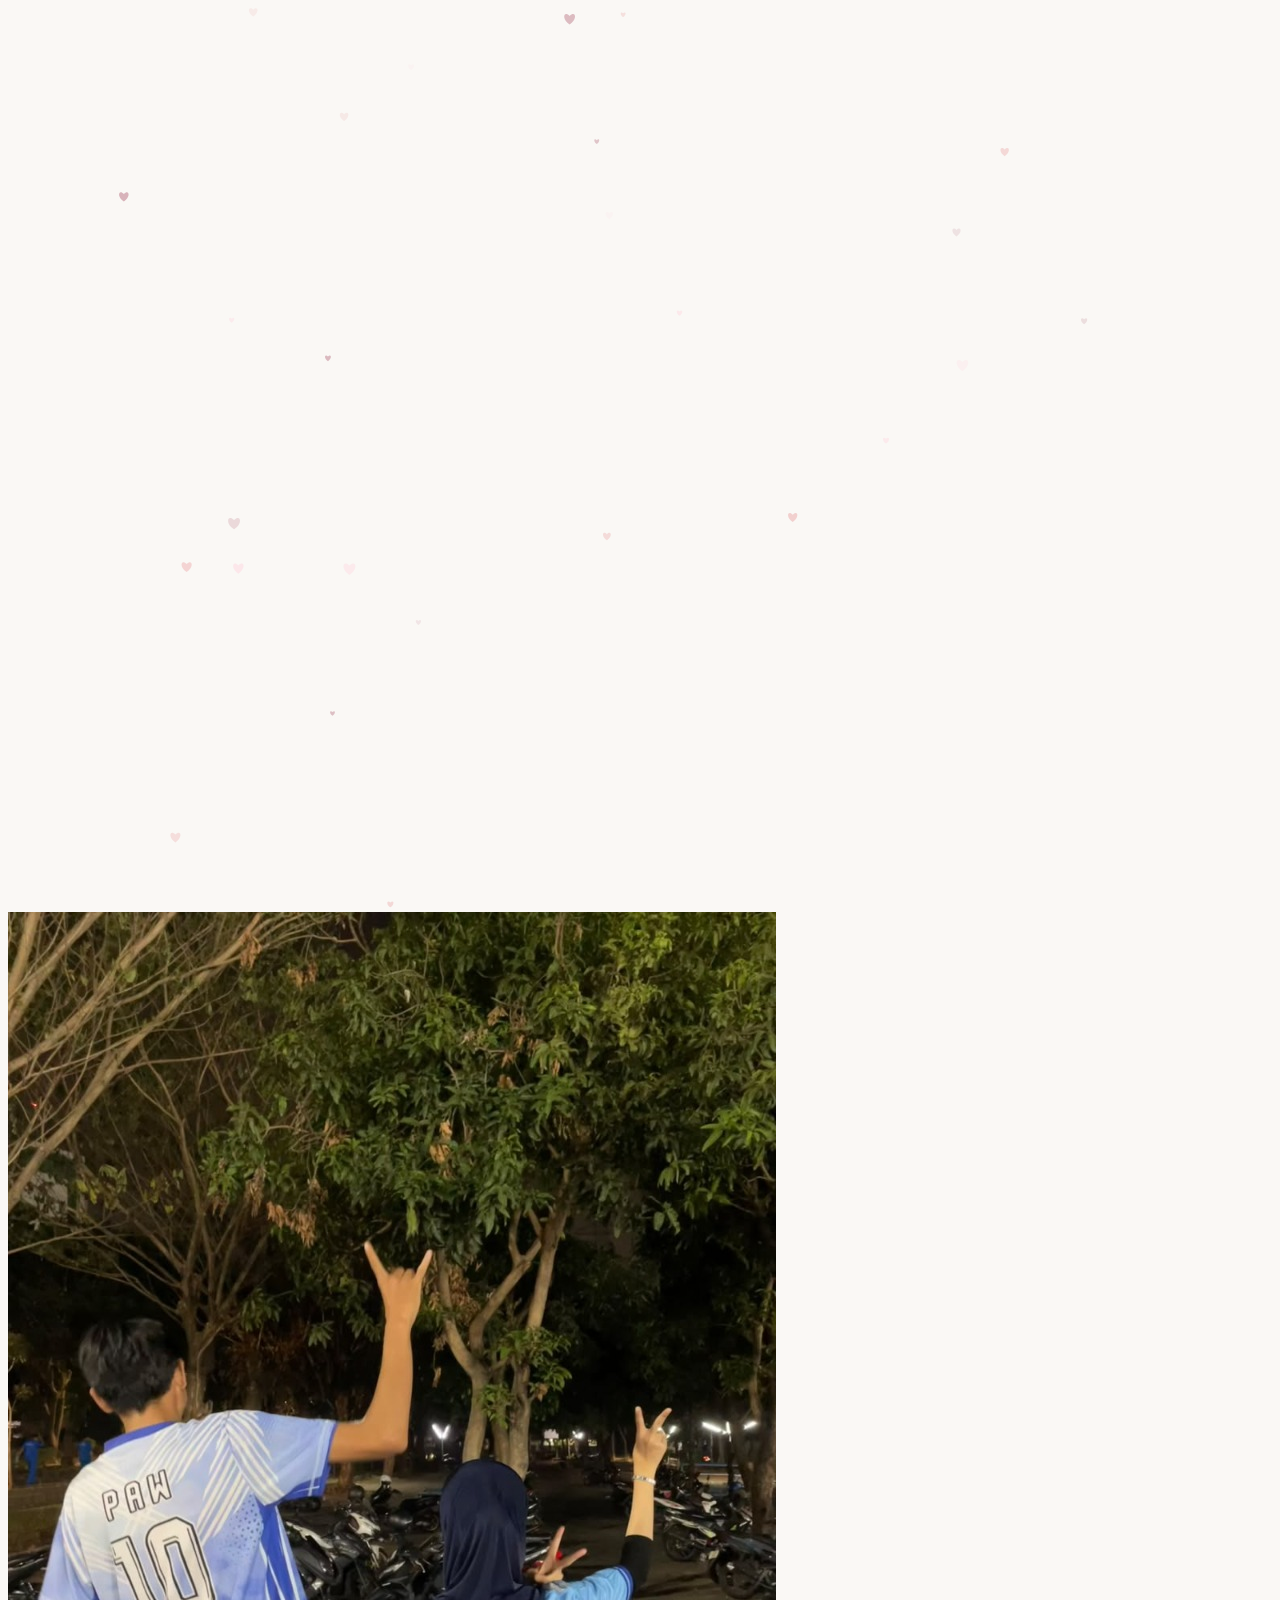
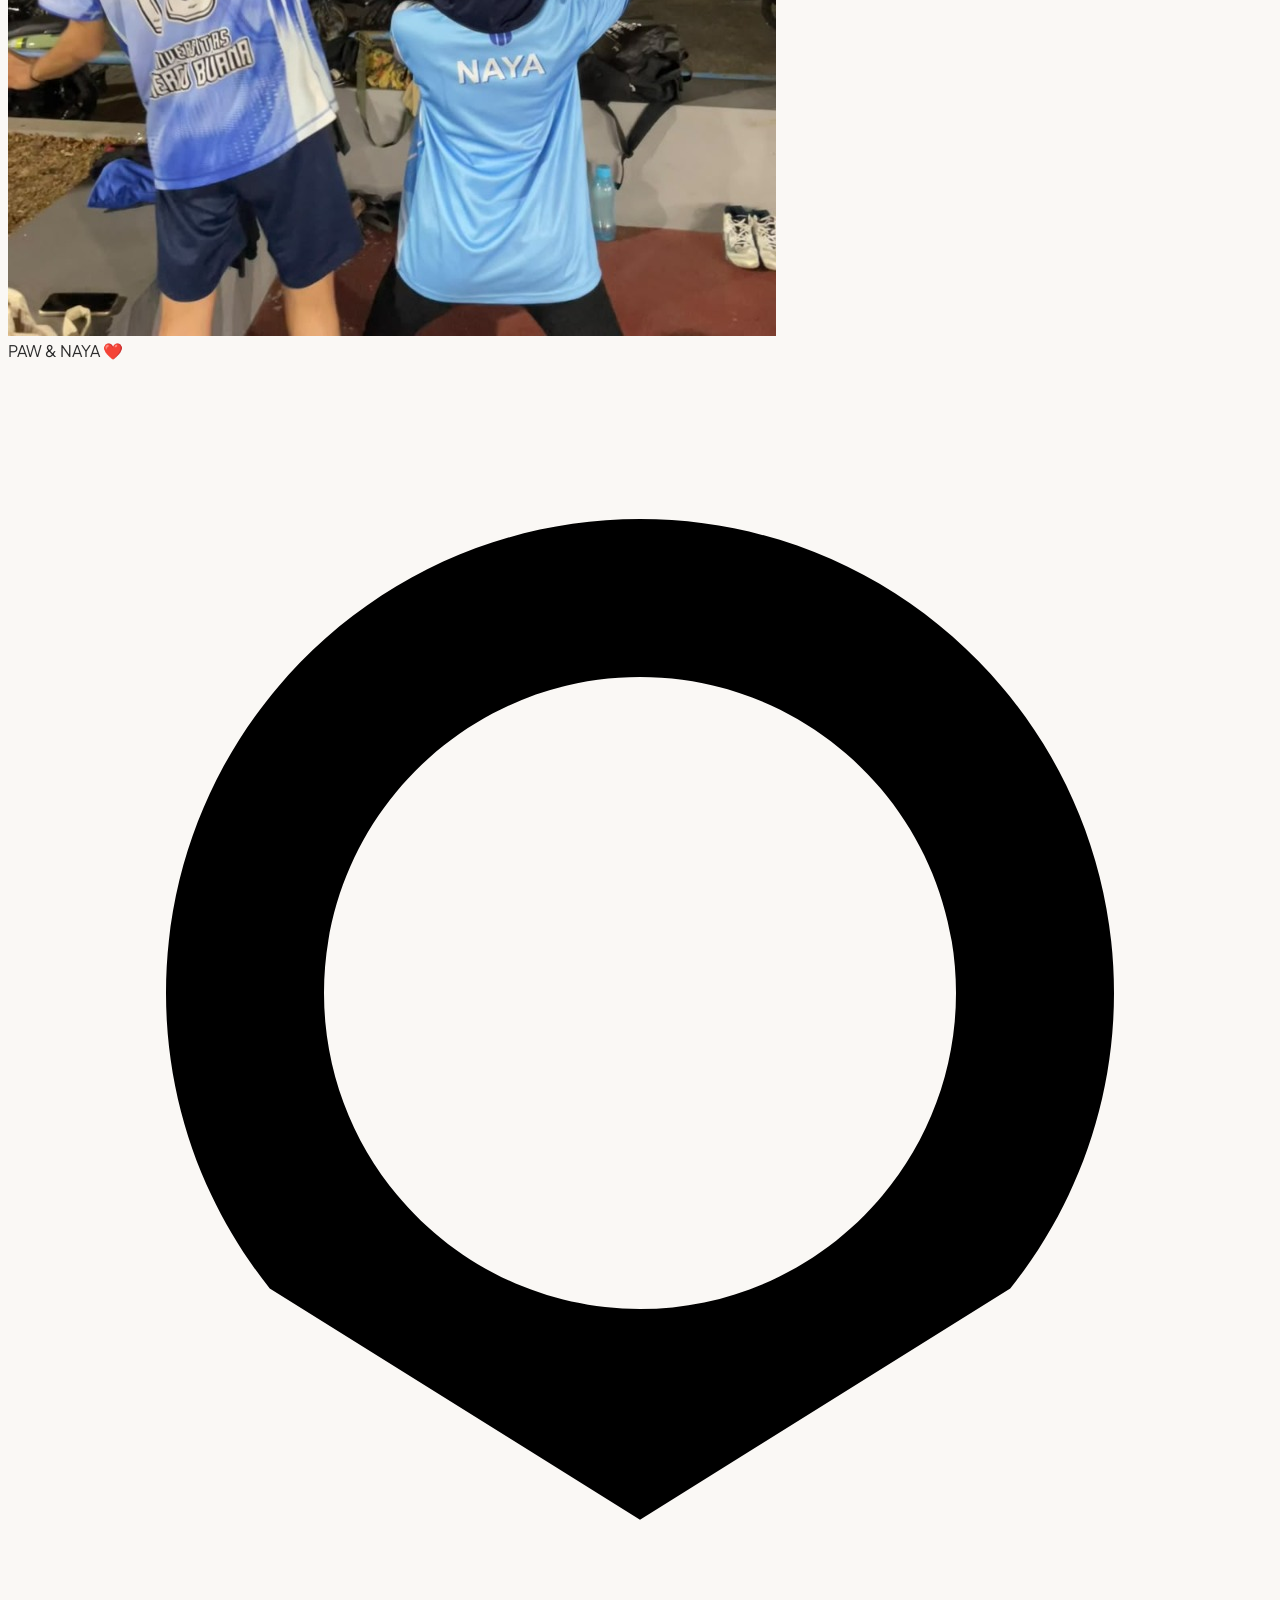
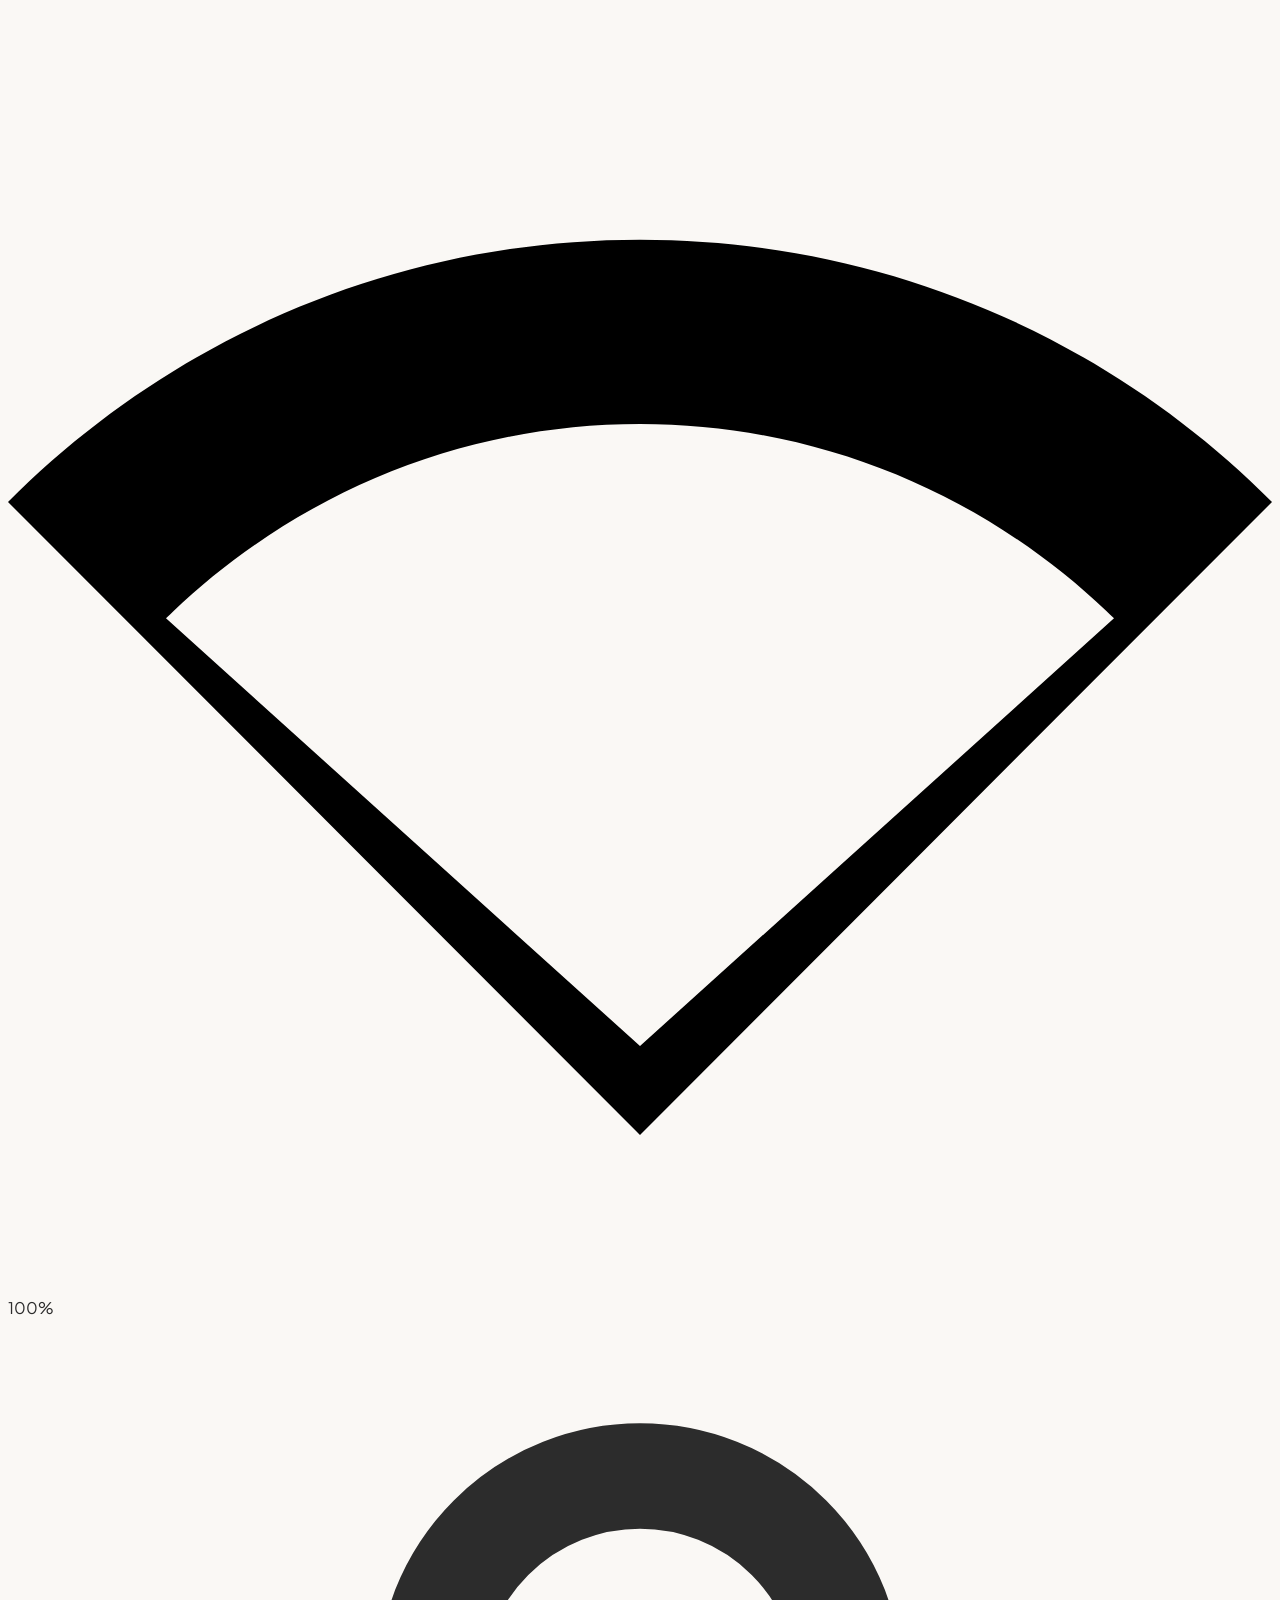
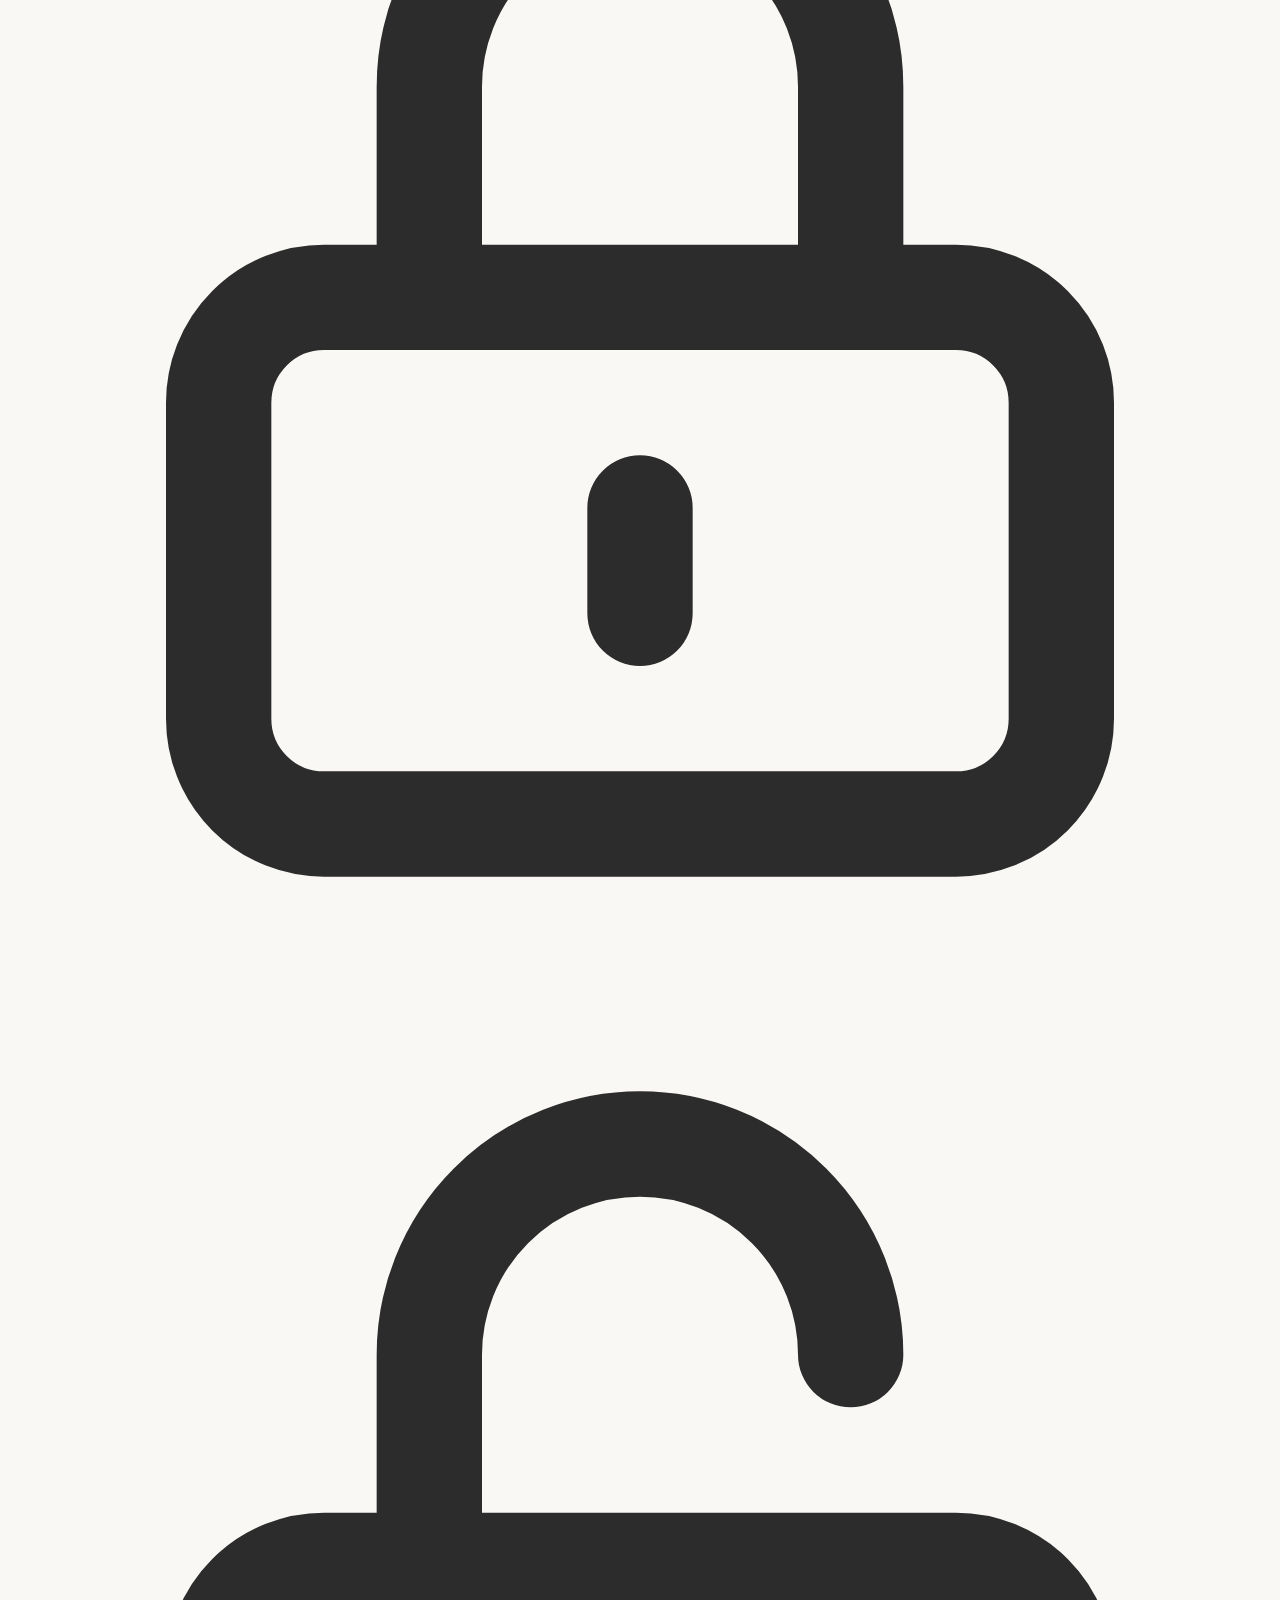
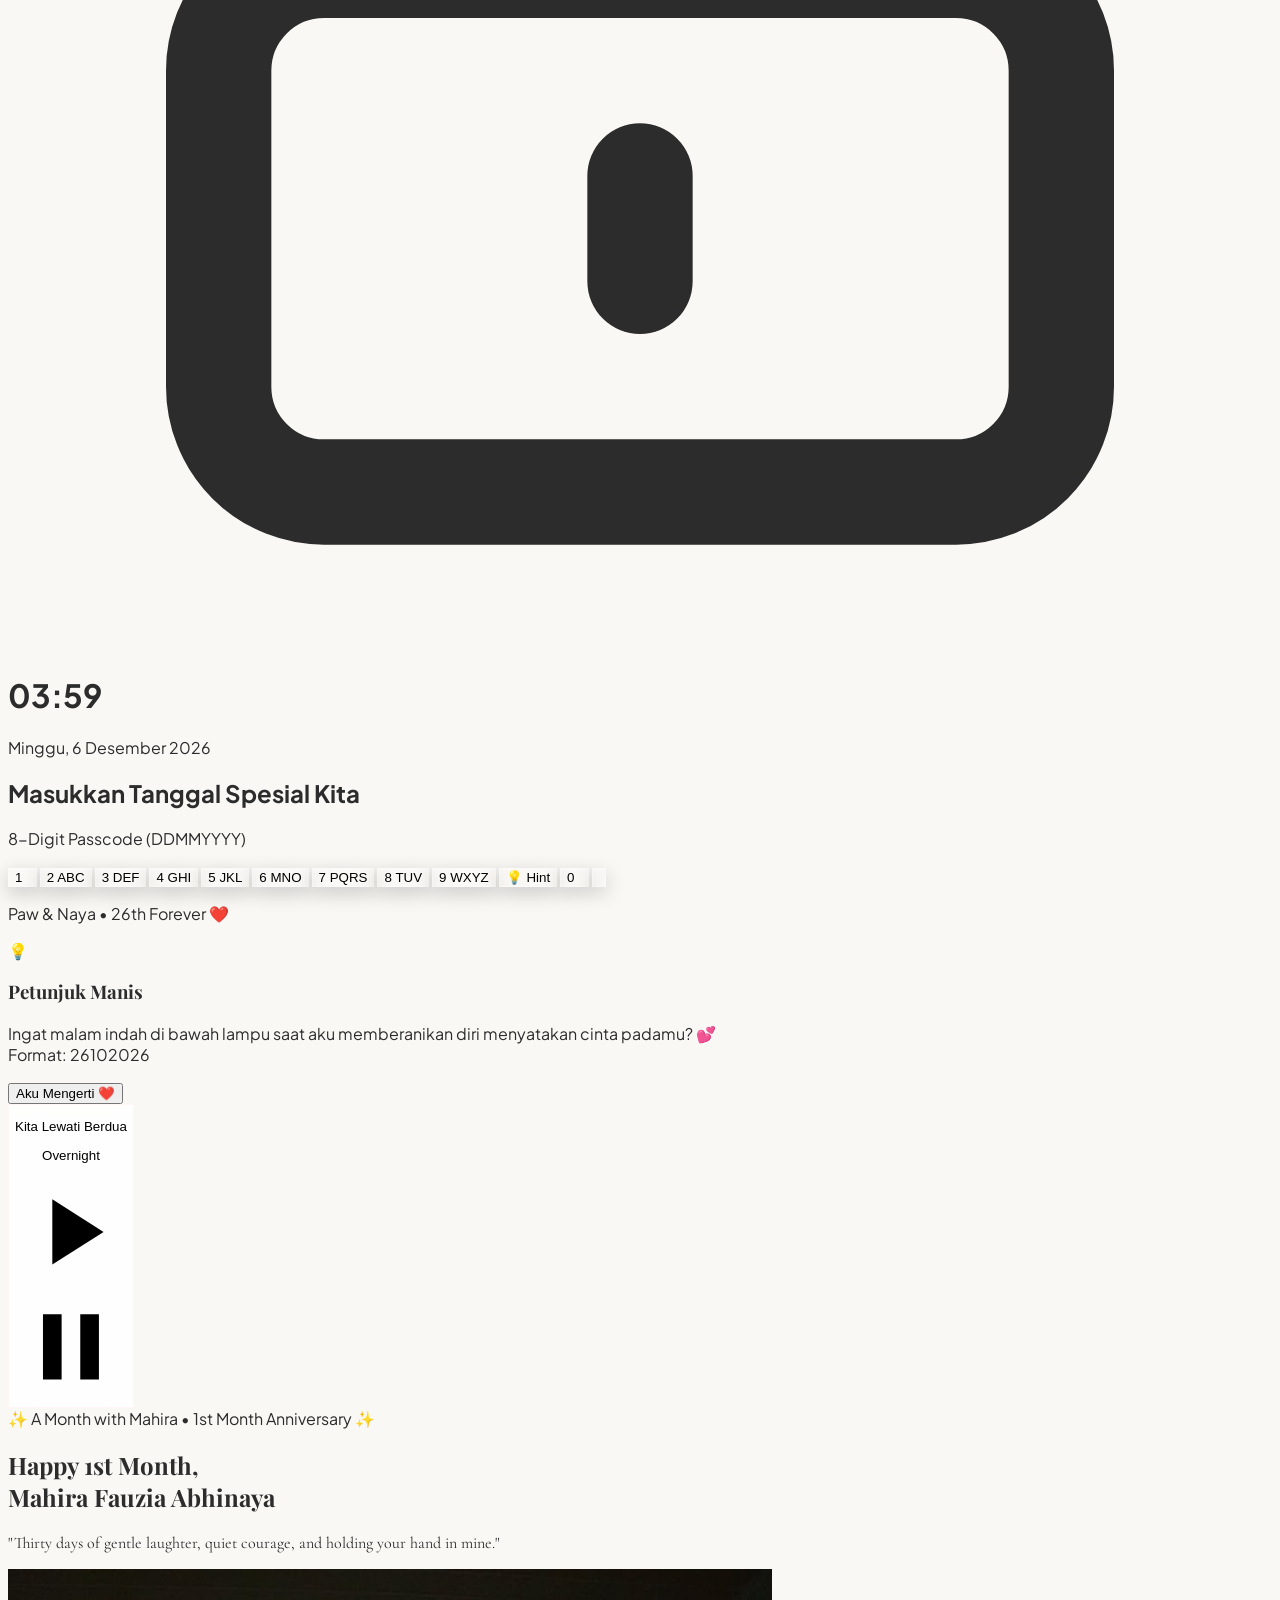
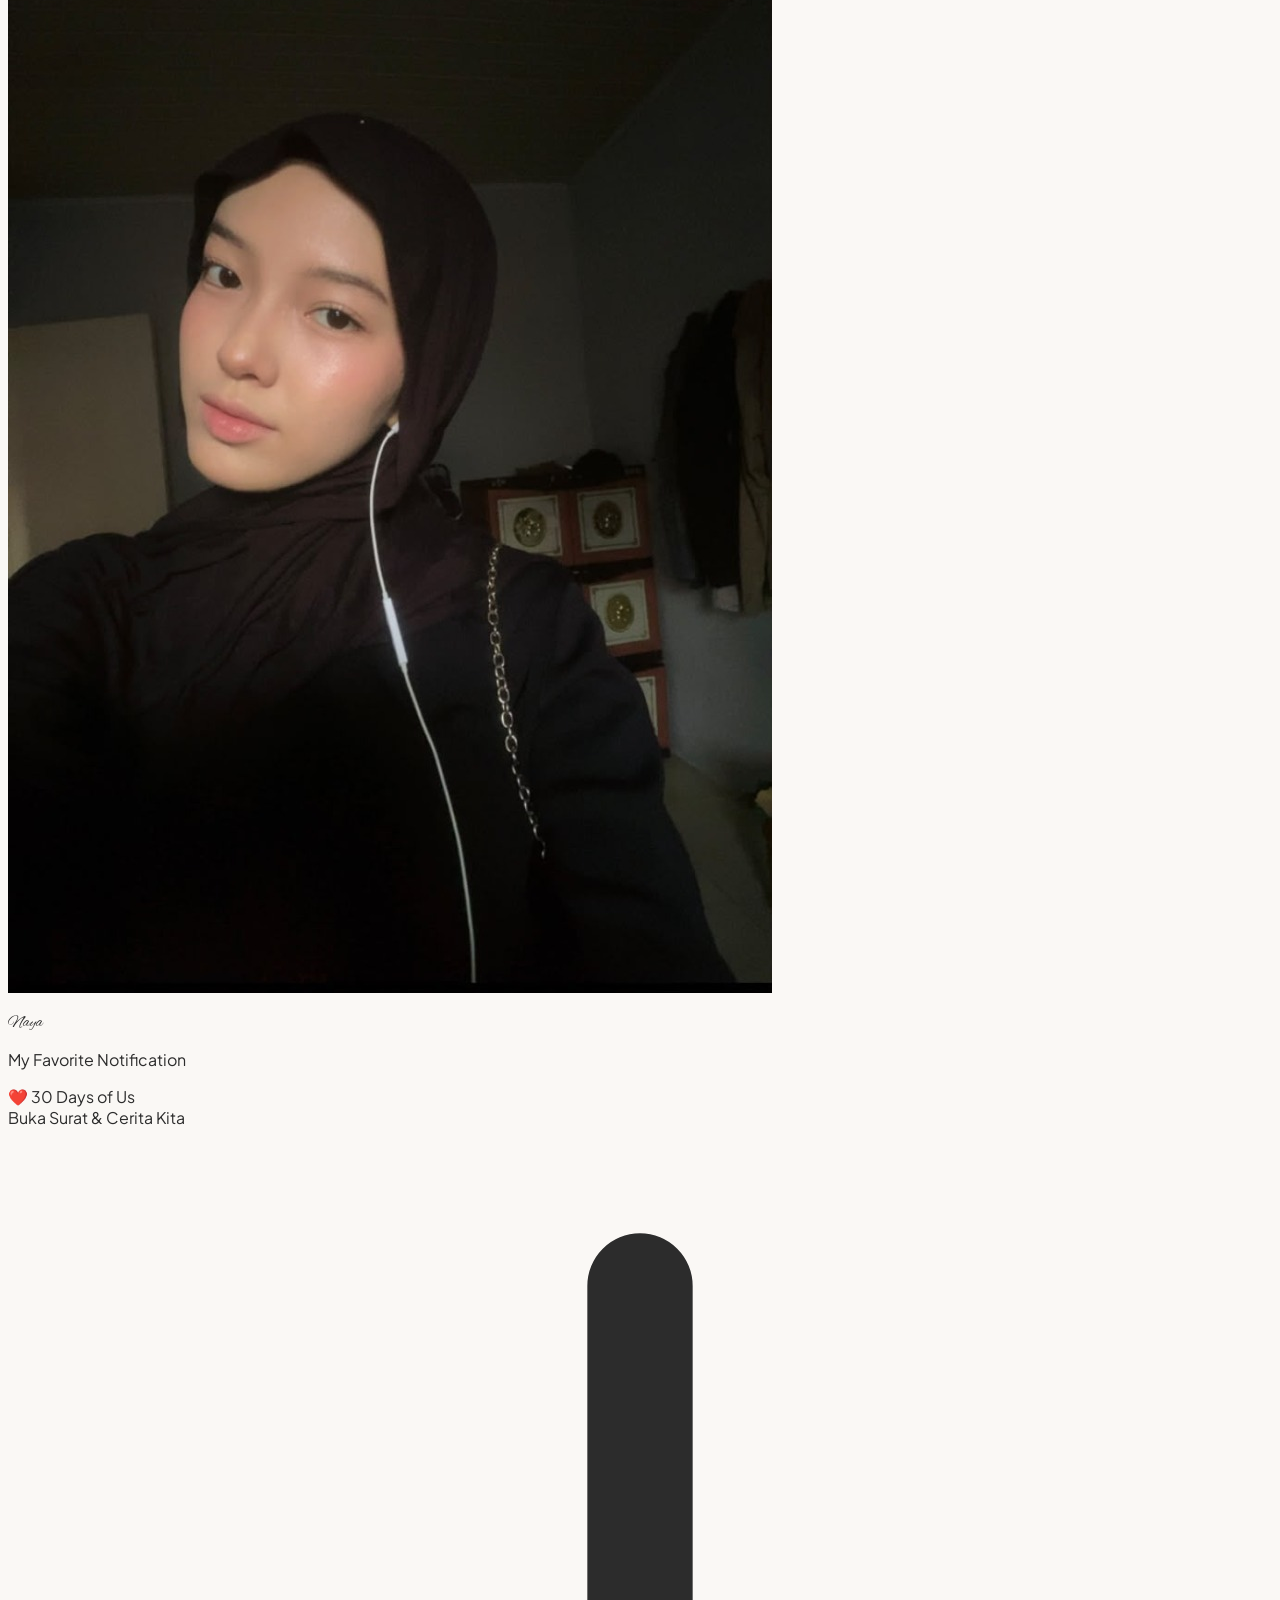
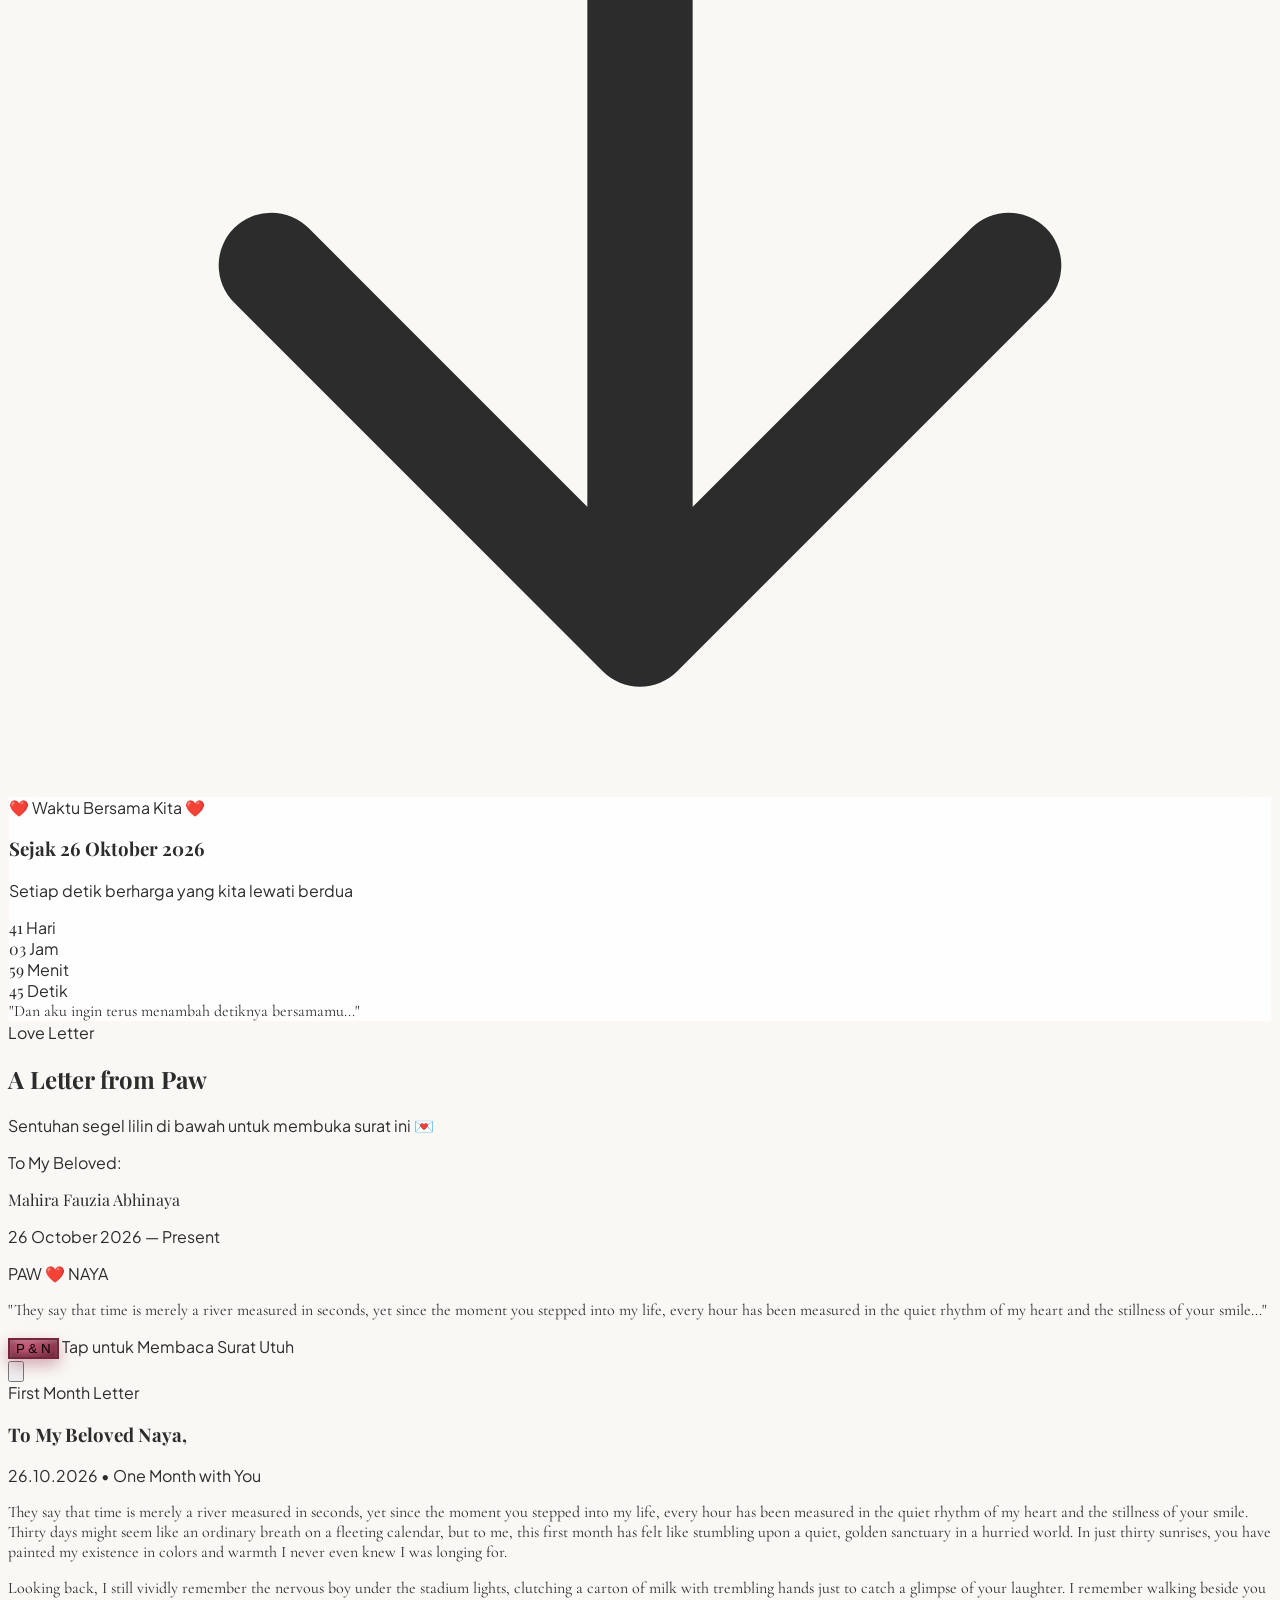
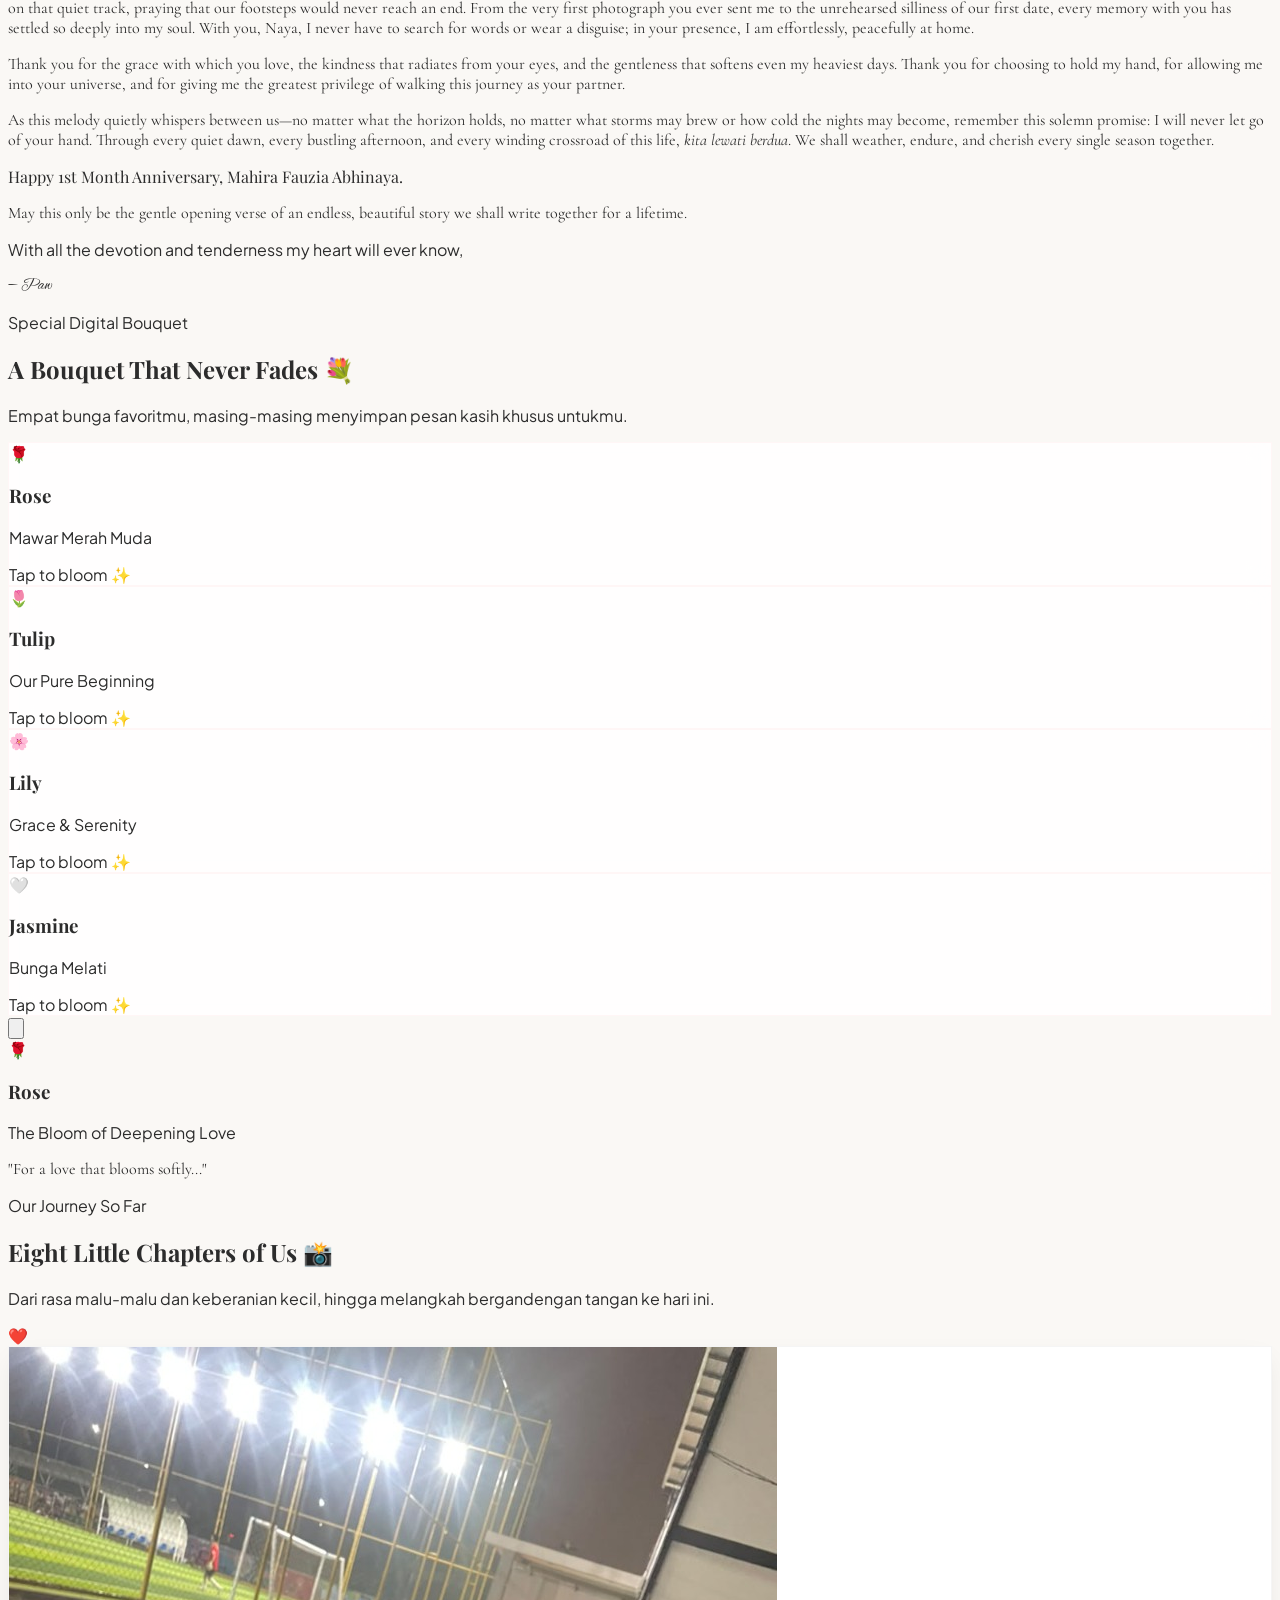
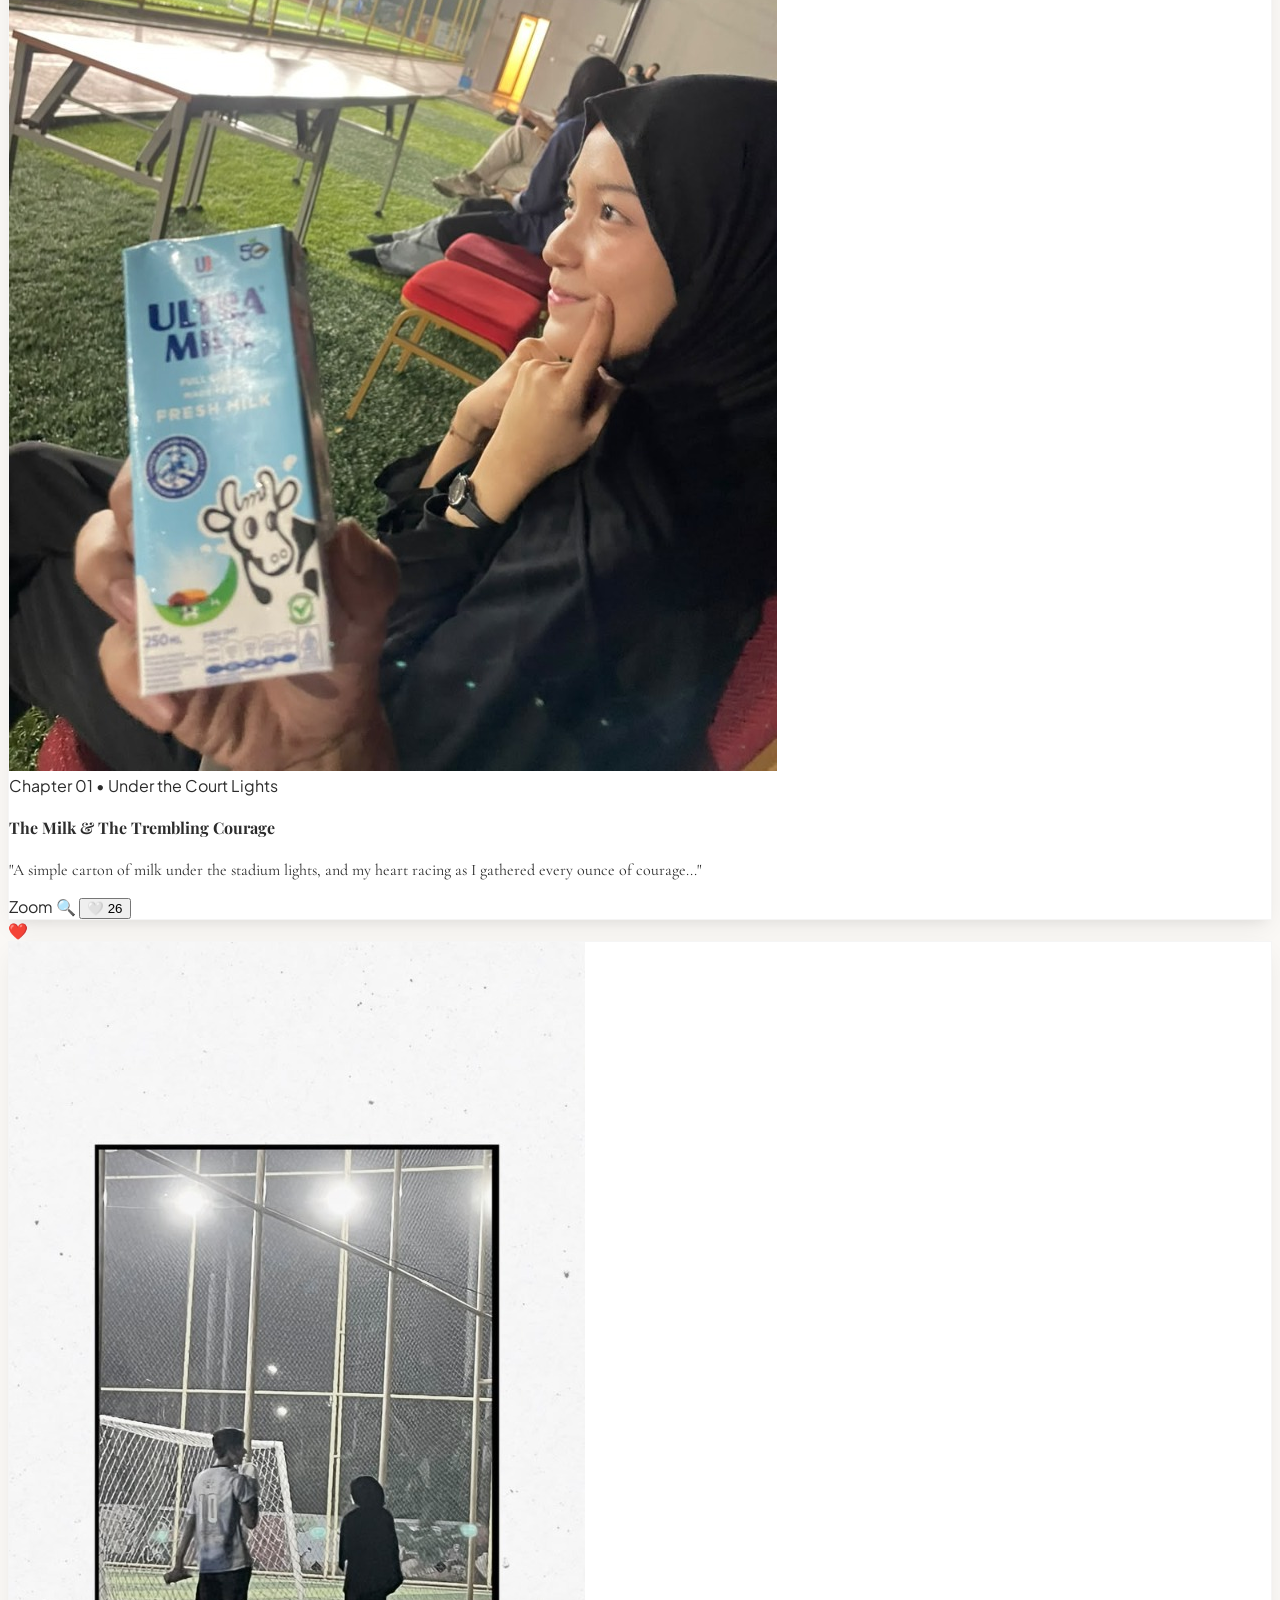
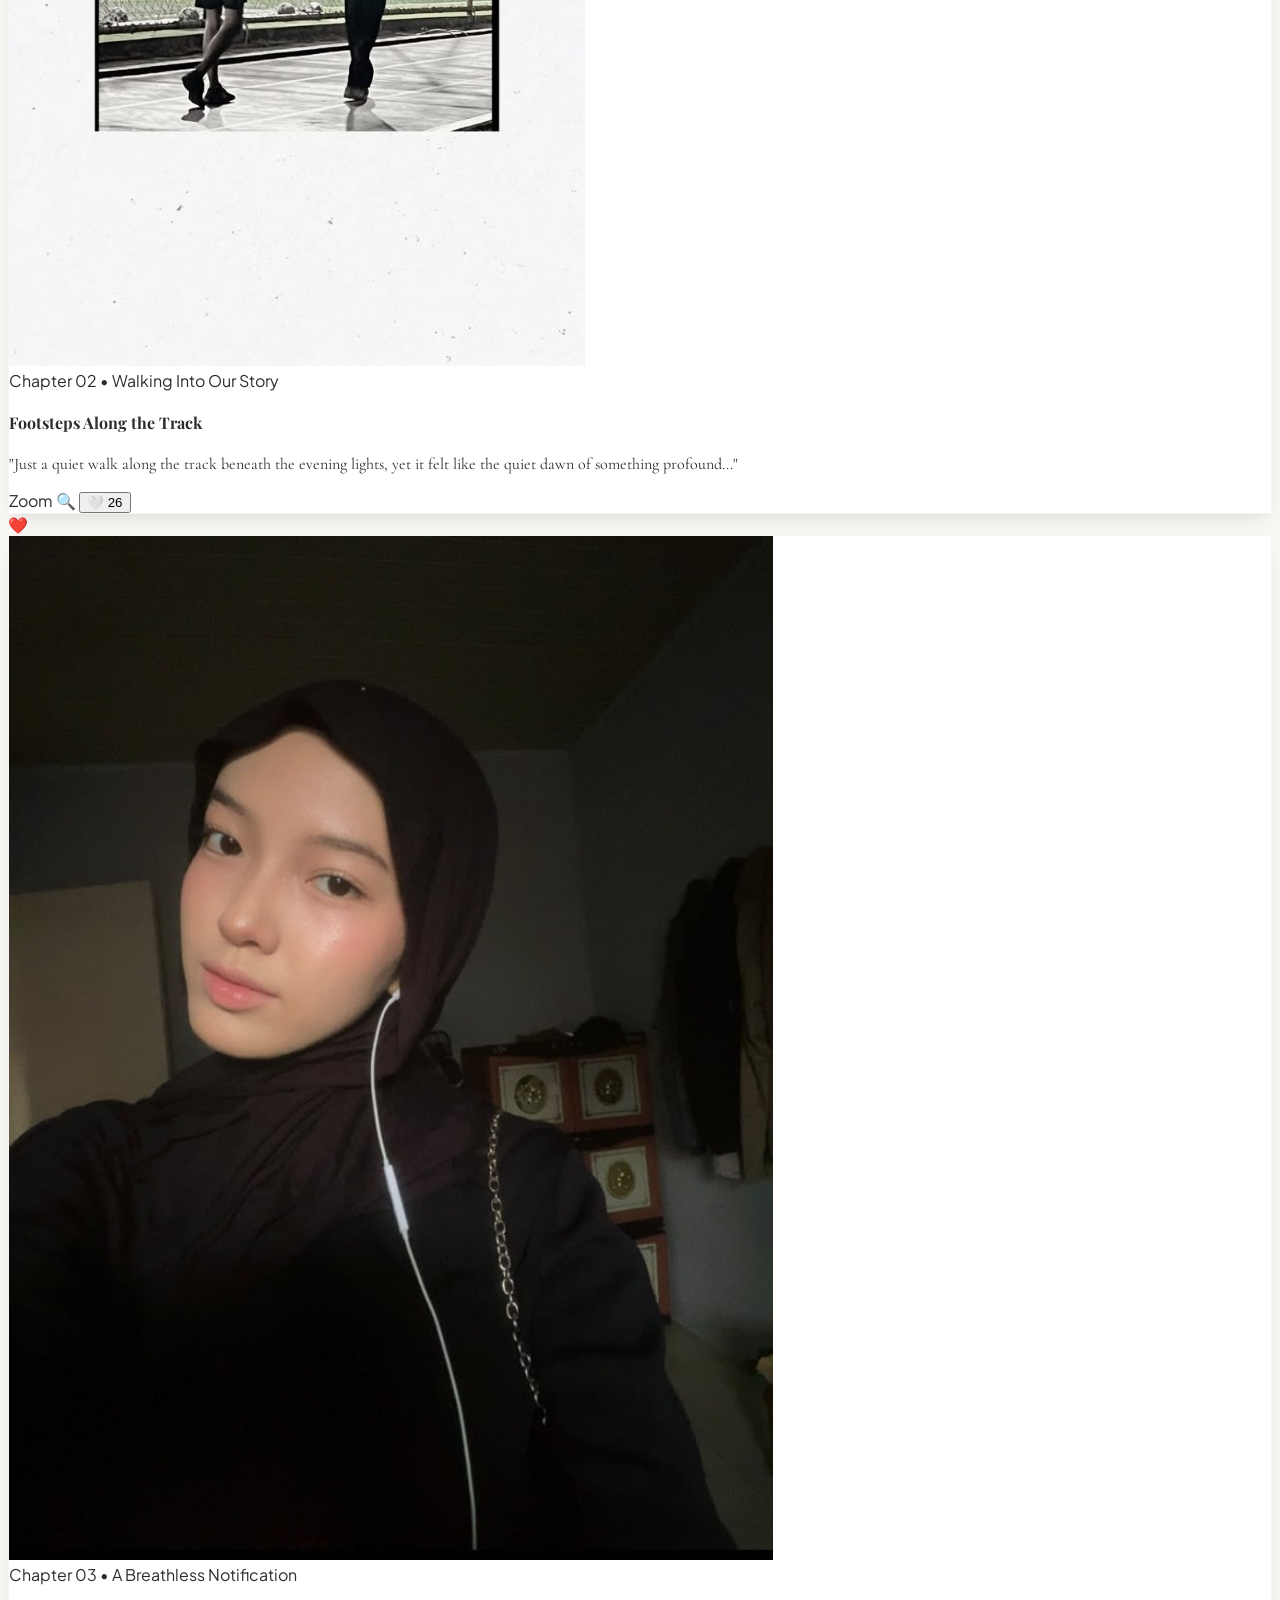
==== commit 8bd9e073: "feat: add Love Counter, Polaroid Like reactions, and Month 2 Time Capsule" ====
--- a/index.html
+++ b/index.html
@@ -278,7 +278,55 @@
     </section>
 
     <!-- ---------------------------------------------------- -->
-    <!-- LOVE LETTER SECTION (Option 2: Classic Romantic Prose) -->
+    <!-- LOVE JOURNEY COUNTER (Live Real-Time Stopwatch) -->
+    <!-- ---------------------------------------------------- -->
+    <section id="counter-section" class="my-8">
+      <div class="glass-card rounded-3xl p-5 sm:p-6 border border-rose-200/70 shadow-lg text-center relative overflow-hidden">
+        <!-- Subtle Glow -->
+        <div class="absolute -top-10 -right-10 w-28 h-28 bg-rose-200/40 rounded-full blur-xl pointer-events-none"></div>
+        <div class="absolute -bottom-10 -left-10 w-28 h-28 bg-amber-100/50 rounded-full blur-xl pointer-events-none"></div>
+
+        <div class="flex items-center justify-center gap-2 mb-1">
+          <span class="text-rose-500 animate-pulse">❤️</span>
+          <span class="text-xs uppercase tracking-widest text-rose-700 font-bold">Waktu Bersama Kita</span>
+          <span class="text-rose-500 animate-pulse">❤️</span>
+        </div>
+        <h3 class="font-serif-title text-xl font-bold text-neutral-900">Sejak 26 Oktober 2026</h3>
+        <p class="text-[11px] text-neutral-500 mt-0.5">Setiap detik berharga yang kita lewati berdua</p>
+
+        <!-- 4 Grid Boxes: Days, Hours, Minutes, Seconds -->
+        <div class="grid grid-cols-4 gap-2 sm:gap-3 mt-4 text-center">
+          <!-- Days -->
+          <div class="bg-white/90 rounded-2xl p-2.5 sm:p-3 border border-rose-100 shadow-sm">
+            <span id="counter-days" class="block font-serif-title text-2xl sm:text-3xl font-bold text-rose-900 leading-none">30</span>
+            <span class="text-[10px] text-neutral-500 font-medium uppercase tracking-wider mt-1 block">Hari</span>
+          </div>
+          <!-- Hours -->
+          <div class="bg-white/90 rounded-2xl p-2.5 sm:p-3 border border-rose-100 shadow-sm">
+            <span id="counter-hours" class="block font-serif-title text-2xl sm:text-3xl font-bold text-rose-900 leading-none">00</span>
+            <span class="text-[10px] text-neutral-500 font-medium uppercase tracking-wider mt-1 block">Jam</span>
+          </div>
+          <!-- Minutes -->
+          <div class="bg-white/90 rounded-2xl p-2.5 sm:p-3 border border-rose-100 shadow-sm">
+            <span id="counter-minutes" class="block font-serif-title text-2xl sm:text-3xl font-bold text-rose-900 leading-none">00</span>
+            <span class="text-[10px] text-neutral-500 font-medium uppercase tracking-wider mt-1 block">Menit</span>
+          </div>
+          <!-- Seconds -->
+          <div class="bg-white/90 rounded-2xl p-2.5 sm:p-3 border border-rose-100 shadow-sm bg-rose-50/40">
+            <span id="counter-seconds" class="block font-serif-title text-2xl sm:text-3xl font-bold text-rose-600 leading-none animate-pulse">00</span>
+            <span class="text-[10px] text-rose-600 font-semibold uppercase tracking-wider mt-1 block">Detik</span>
+          </div>
+        </div>
+
+        <!-- Loving Ticker -->
+        <div class="mt-4 pt-3 border-t border-rose-100/60 flex items-center justify-center gap-1.5 text-xs text-neutral-600 italic font-prose">
+          <span>"Dan aku ingin terus menambah detiknya bersamamu..."</span>
+        </div>
+      </div>
+    </section>
+
+    <!-- ---------------------------------------------------- -->
+    <!-- LOVE LETTER SECTION -->
     <!-- ---------------------------------------------------- -->
     <section id="love-letter" class="my-10">
       <div class="text-center mb-6">
@@ -483,7 +531,13 @@
               <p class="font-prose italic text-neutral-600 text-xs mt-1.5 line-clamp-2">
                 "A simple carton of milk under the stadium lights, and my heart racing as I gathered every ounce of courage..."
               </p>
-              <span class="text-[10px] text-rose-500 mt-2 block font-medium">Tap foto untuk melihat utuh 🔍</span>
+              <div class="flex items-center justify-between pt-2.5 border-t border-rose-50/80 mt-2.5">
+                <span class="text-[10px] text-rose-500 font-medium">Zoom 🔍</span>
+                <button class="like-memory-btn flex items-center gap-1.5 px-3 py-1 rounded-full bg-rose-50 hover:bg-rose-100 border border-rose-200/80 text-xs font-semibold text-rose-800 transition active:scale-90 shadow-sm relative cursor-pointer" onclick="event.stopPropagation()">
+                  <span class="like-heart">🤍</span>
+                  <span class="like-count">26</span>
+                </button>
+              </div>
             </div>
           </div>
         </div>
@@ -509,7 +563,13 @@
               <p class="font-prose italic text-neutral-600 text-xs mt-1.5 line-clamp-2">
                 "Just a quiet walk along the track beneath the evening lights, yet it felt like the quiet dawn of something profound..."
               </p>
-              <span class="text-[10px] text-rose-500 mt-2 block font-medium">Tap foto untuk melihat utuh 🔍</span>
+              <div class="flex items-center justify-between pt-2.5 border-t border-rose-50/80 mt-2.5">
+                <span class="text-[10px] text-rose-500 font-medium">Zoom 🔍</span>
+                <button class="like-memory-btn flex items-center gap-1.5 px-3 py-1 rounded-full bg-rose-50 hover:bg-rose-100 border border-rose-200/80 text-xs font-semibold text-rose-800 transition active:scale-90 shadow-sm relative cursor-pointer" onclick="event.stopPropagation()">
+                  <span class="like-heart">🤍</span>
+                  <span class="like-count">26</span>
+                </button>
+              </div>
             </div>
           </div>
         </div>
@@ -535,7 +595,13 @@
               <p class="font-prose italic text-neutral-600 text-xs mt-1.5 line-clamp-2">
                 "A single notification that made my entire day stand still. The very first photograph you ever sent to me..."
               </p>
-              <span class="text-[10px] text-rose-500 mt-2 block font-medium">Tap foto untuk melihat utuh 🔍</span>
+              <div class="flex items-center justify-between pt-2.5 border-t border-rose-50/80 mt-2.5">
+                <span class="text-[10px] text-rose-500 font-medium">Zoom 🔍</span>
+                <button class="like-memory-btn flex items-center gap-1.5 px-3 py-1 rounded-full bg-rose-50 hover:bg-rose-100 border border-rose-200/80 text-xs font-semibold text-rose-800 transition active:scale-90 shadow-sm relative cursor-pointer" onclick="event.stopPropagation()">
+                  <span class="like-heart">🤍</span>
+                  <span class="like-count">26</span>
+                </button>
+              </div>
             </div>
           </div>
         </div>
@@ -561,7 +627,13 @@
               <p class="font-prose italic text-neutral-600 text-xs mt-1.5 line-clamp-2">
                 "Our very first time stepping out into the world together, and already there was no need for pretense..."
               </p>
-              <span class="text-[10px] text-rose-500 mt-2 block font-medium">Tap foto untuk melihat utuh 🔍</span>
+              <div class="flex items-center justify-between pt-2.5 border-t border-rose-50/80 mt-2.5">
+                <span class="text-[10px] text-rose-500 font-medium">Zoom 🔍</span>
+                <button class="like-memory-btn flex items-center gap-1.5 px-3 py-1 rounded-full bg-rose-50 hover:bg-rose-100 border border-rose-200/80 text-xs font-semibold text-rose-800 transition active:scale-90 shadow-sm relative cursor-pointer" onclick="event.stopPropagation()">
+                  <span class="like-heart">🤍</span>
+                  <span class="like-count">26</span>
+                </button>
+              </div>
             </div>
           </div>
         </div>
@@ -592,7 +664,13 @@
               <p class="font-prose italic text-neutral-700 text-xs mt-1.5 line-clamp-2">
                 "Beneath the quiet glow of that lone lamppost, the entire world seemed to hold its breath..."
               </p>
-              <span class="text-[10px] text-amber-700 mt-2 block font-semibold">Tap foto untuk melihat momen sakral 👑</span>
+              <div class="flex items-center justify-between pt-2.5 border-t border-amber-100 mt-2.5">
+                <span class="text-[10px] text-amber-700 font-semibold">Momen Sakral 👑</span>
+                <button class="like-memory-btn flex items-center gap-1.5 px-3.5 py-1 rounded-full bg-amber-100 hover:bg-amber-200 border border-amber-300 text-xs font-bold text-amber-900 transition active:scale-90 shadow-sm relative cursor-pointer" onclick="event.stopPropagation()">
+                  <span class="like-heart">❤️</span>
+                  <span class="like-count">100</span>
+                </button>
+              </div>
             </div>
           </div>
         </div>
@@ -618,7 +696,13 @@
               <p class="font-prose italic text-neutral-600 text-xs mt-1.5 line-clamp-2">
                 "Framed through a phone screen resting against a bottle, yet holding an entire world that had suddenly grown so much warmer..."
               </p>
-              <span class="text-[10px] text-rose-500 mt-2 block font-medium">Tap foto untuk melihat utuh 🔍</span>
+              <div class="flex items-center justify-between pt-2.5 border-t border-rose-50/80 mt-2.5">
+                <span class="text-[10px] text-rose-500 font-medium">Zoom 🔍</span>
+                <button class="like-memory-btn flex items-center gap-1.5 px-3 py-1 rounded-full bg-rose-50 hover:bg-rose-100 border border-rose-200/80 text-xs font-semibold text-rose-800 transition active:scale-90 shadow-sm relative cursor-pointer" onclick="event.stopPropagation()">
+                  <span class="like-heart">🤍</span>
+                  <span class="like-count">26</span>
+                </button>
+              </div>
             </div>
           </div>
         </div>
@@ -644,7 +728,13 @@
               <p class="font-prose italic text-neutral-600 text-xs mt-1.5 line-clamp-2">
                 "Four little frames pressed onto a single photostrip, yet holding every shade of the love we share..."
               </p>
-              <span class="text-[10px] text-rose-500 mt-2 block font-medium">Tap foto untuk melihat utuh 🔍</span>
+              <div class="flex items-center justify-between pt-2.5 border-t border-rose-50/80 mt-2.5">
+                <span class="text-[10px] text-rose-500 font-medium">Zoom 🔍</span>
+                <button class="like-memory-btn flex items-center gap-1.5 px-3 py-1 rounded-full bg-rose-50 hover:bg-rose-100 border border-rose-200/80 text-xs font-semibold text-rose-800 transition active:scale-90 shadow-sm relative cursor-pointer" onclick="event.stopPropagation()">
+                  <span class="like-heart">🤍</span>
+                  <span class="like-count">26</span>
+                </button>
+              </div>
             </div>
           </div>
         </div>
@@ -670,7 +760,13 @@
               <p class="font-prose italic text-neutral-600 text-xs mt-1.5 line-clamp-2">
                 "Standing beneath the campus trees amidst the festival breeze, our smiles completely effortless and warm..."
               </p>
-              <span class="text-[10px] text-rose-500 mt-2 block font-medium">Tap foto untuk melihat utuh 🔍</span>
+              <div class="flex items-center justify-between pt-2.5 border-t border-rose-50/80 mt-2.5">
+                <span class="text-[10px] text-rose-500 font-medium">Zoom 🔍</span>
+                <button class="like-memory-btn flex items-center gap-1.5 px-3 py-1 rounded-full bg-rose-50 hover:bg-rose-100 border border-rose-200/80 text-xs font-semibold text-rose-800 transition active:scale-90 shadow-sm relative cursor-pointer" onclick="event.stopPropagation()">
+                  <span class="like-heart">🤍</span>
+                  <span class="like-count">26</span>
+                </button>
+              </div>
             </div>
           </div>
         </div>
@@ -694,6 +790,29 @@
         <p class="font-prose text-lg text-neutral-600 mt-3 max-w-sm mx-auto italic">
           "Karena apapun yang ada di depan nanti, aku ingin terus lewati berdua bersamamu."
         </p>
+
+        <!-- ---------------------------------------------------- -->
+        <!-- KAPSUL WAKTU BULAN KE-2 (Secret Locked Capsule) -->
+        <!-- ---------------------------------------------------- -->
+        <div id="time-capsule-card" class="gold-shimmer rounded-3xl p-5 sm:p-6 my-8 text-center cursor-pointer transition-all duration-300 hover:scale-[1.02] border border-amber-300 shadow-md relative overflow-hidden group">
+          <div id="capsule-icon-wrap" class="w-13 h-13 w-12 h-12 mx-auto rounded-full bg-amber-100 border border-amber-300 flex items-center justify-center text-2xl mb-2.5 group-hover:scale-110 transition duration-300 shadow-inner">
+            🔒
+          </div>
+          <span class="text-[9px] sm:text-[10px] uppercase tracking-widest text-amber-900 font-bold bg-amber-200/80 px-3 py-1 rounded-full border border-amber-300/60">
+            Kapsul Waktu Rahasia
+          </span>
+          <h3 class="font-serif-title font-bold text-lg sm:text-xl text-neutral-900 mt-2">
+            Pesan Rahasia untuk Bulan ke-2
+          </h3>
+          <p class="text-xs text-neutral-600 mt-1 max-w-xs mx-auto leading-relaxed">
+            Terkunci hingga <strong>26 Desember 2026</strong>. Paw sudah menyiapkan sepucuk surat rahasia & rencana kencan berikutnya di sini!
+          </p>
+          <div class="mt-4">
+            <button id="unlock-capsule-btn" class="px-5 py-2 rounded-full bg-gradient-to-r from-amber-600 to-amber-700 hover:from-amber-700 hover:to-amber-800 text-white text-xs font-semibold shadow-md transition inline-flex items-center gap-1.5 cursor-pointer active:scale-95">
+              <span>Coba Buka Gembok 🔑</span>
+            </button>
+          </div>
+        </div>
 
         <!-- Big Interactive Love Button -->
         <div class="mt-8">
@@ -753,6 +872,33 @@
     </div>
   </div>
 
+  <!-- ======================================================== -->
+  <!-- TIME CAPSULE MODAL -->
+  <!-- ======================================================== -->
+  <div id="capsule-modal" class="fixed inset-0 z-50 flex items-center justify-center p-6 bg-black/65 backdrop-blur-sm hidden opacity-0 transition-opacity duration-300">
+    <div class="bg-[#FAF6EE] rounded-[2rem] p-6 sm:p-7 max-w-xs sm:max-w-sm w-full text-center shadow-2xl border-2 border-amber-300 relative">
+      <button id="close-capsule-btn" class="absolute top-4 right-4 text-neutral-400 hover:text-neutral-600">
+        <svg class="w-5 h-5" fill="none" stroke="currentColor" viewBox="0 0 24 24">
+          <path stroke-linecap="round" stroke-linejoin="round" stroke-width="2" d="M6 18L18 6M6 6l12 12"/>
+        </svg>
+      </button>
+      <div class="text-4xl mb-2">🥰🔐</div>
+      <h3 class="font-serif-title font-bold text-xl text-amber-950">Sabar ya, Naya sayang...</h3>
+      <div class="font-prose text-neutral-700 text-base mt-3 leading-relaxed border-t border-amber-200/60 pt-3 text-justify">
+        <p>
+          Gembok ini baru akan terbuka otomatis saat kita merayakan <strong>2 bulan jadian nanti (26 Desember 2026)</strong>! 💕
+        </p>
+        <p class="mt-2">
+          Paw sudah menyiapkan babak kejutan berikutnya dan rencana jalan-jalan spesial untuk kita berdua. Sekarang, nikmati dan syukuri dulu perjalanan 1 bulan indah kita ini ya cintaku...
+        </p>
+      </div>
+      <p class="font-script text-2xl text-rose-800 mt-3 text-right">— Paw ❤️</p>
+      <button id="ack-capsule-btn" class="mt-4 w-full py-2.5 rounded-full bg-amber-600 text-white text-xs font-semibold hover:bg-amber-700 transition shadow">
+        Aku Sabar Menunggu, Paw ❤️
+      </button>
+    </div>
+  </div>
+
   <!-- Main JavaScript Logic -->
   <script src="assets/js/app.js"></script>
 </body>
--- a/assets/css/style.css
+++ b/assets/css/style.css
@@ -218,3 +218,43 @@
 ::-webkit-scrollbar-thumb:hover {
   background: #A3485E;
 }
+
+/* Floating Hearts for Polaroid Like Button */
+.floating-polaroid-heart {
+  position: absolute;
+  pointer-events: none;
+  z-index: 30;
+  font-size: 18px;
+  animation: polaroidHeartRise 0.85s cubic-bezier(0.2, 0.8, 0.2, 1) forwards;
+}
+@keyframes polaroidHeartRise {
+  0% {
+    transform: translate(-50%, 0) scale(0.6);
+    opacity: 1;
+  }
+  50% {
+    transform: translate(calc(-50% + var(--dx, 0px)), -35px) scale(1.2);
+    opacity: 0.9;
+  }
+  100% {
+    transform: translate(calc(-50% + var(--dx, 0px)), -70px) scale(1.5);
+    opacity: 0;
+  }
+}
+
+/* Like Button Click Bounce */
+.heart-bounce {
+  animation: heartBounce 0.35s cubic-bezier(0.175, 0.885, 0.32, 1.275);
+}
+@keyframes heartBounce {
+  0% { transform: scale(1); }
+  50% { transform: scale(1.4); }
+  100% { transform: scale(1); }
+}
+
+/* Shimmer Gold for Time Capsule */
+.gold-shimmer {
+  background: linear-gradient(135deg, #FFF9E6 0%, #FFFFFF 50%, #FFF0F5 100%);
+  border: 1.5px solid rgba(212, 175, 55, 0.4);
+  box-shadow: 0 10px 30px -5px rgba(212, 175, 55, 0.15), 0 4px 6px -2px rgba(0, 0, 0, 0.05);
+}
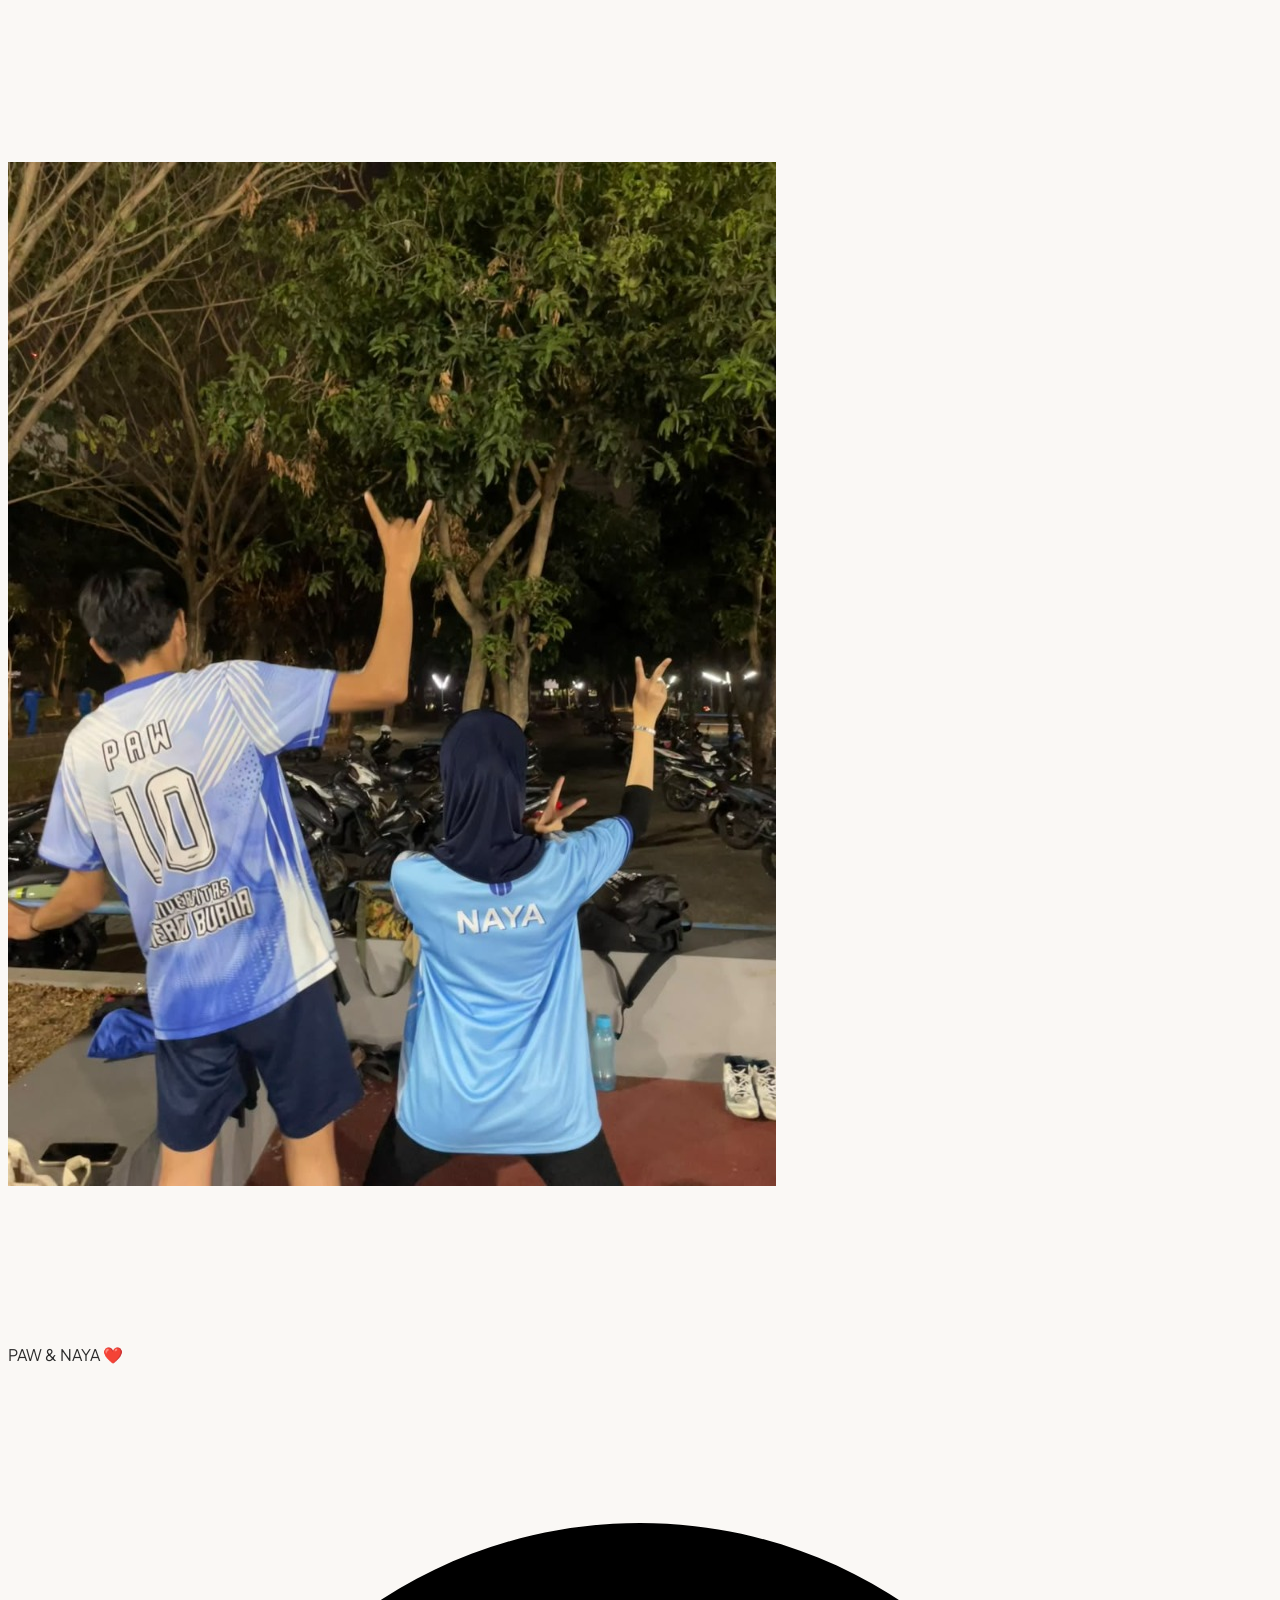
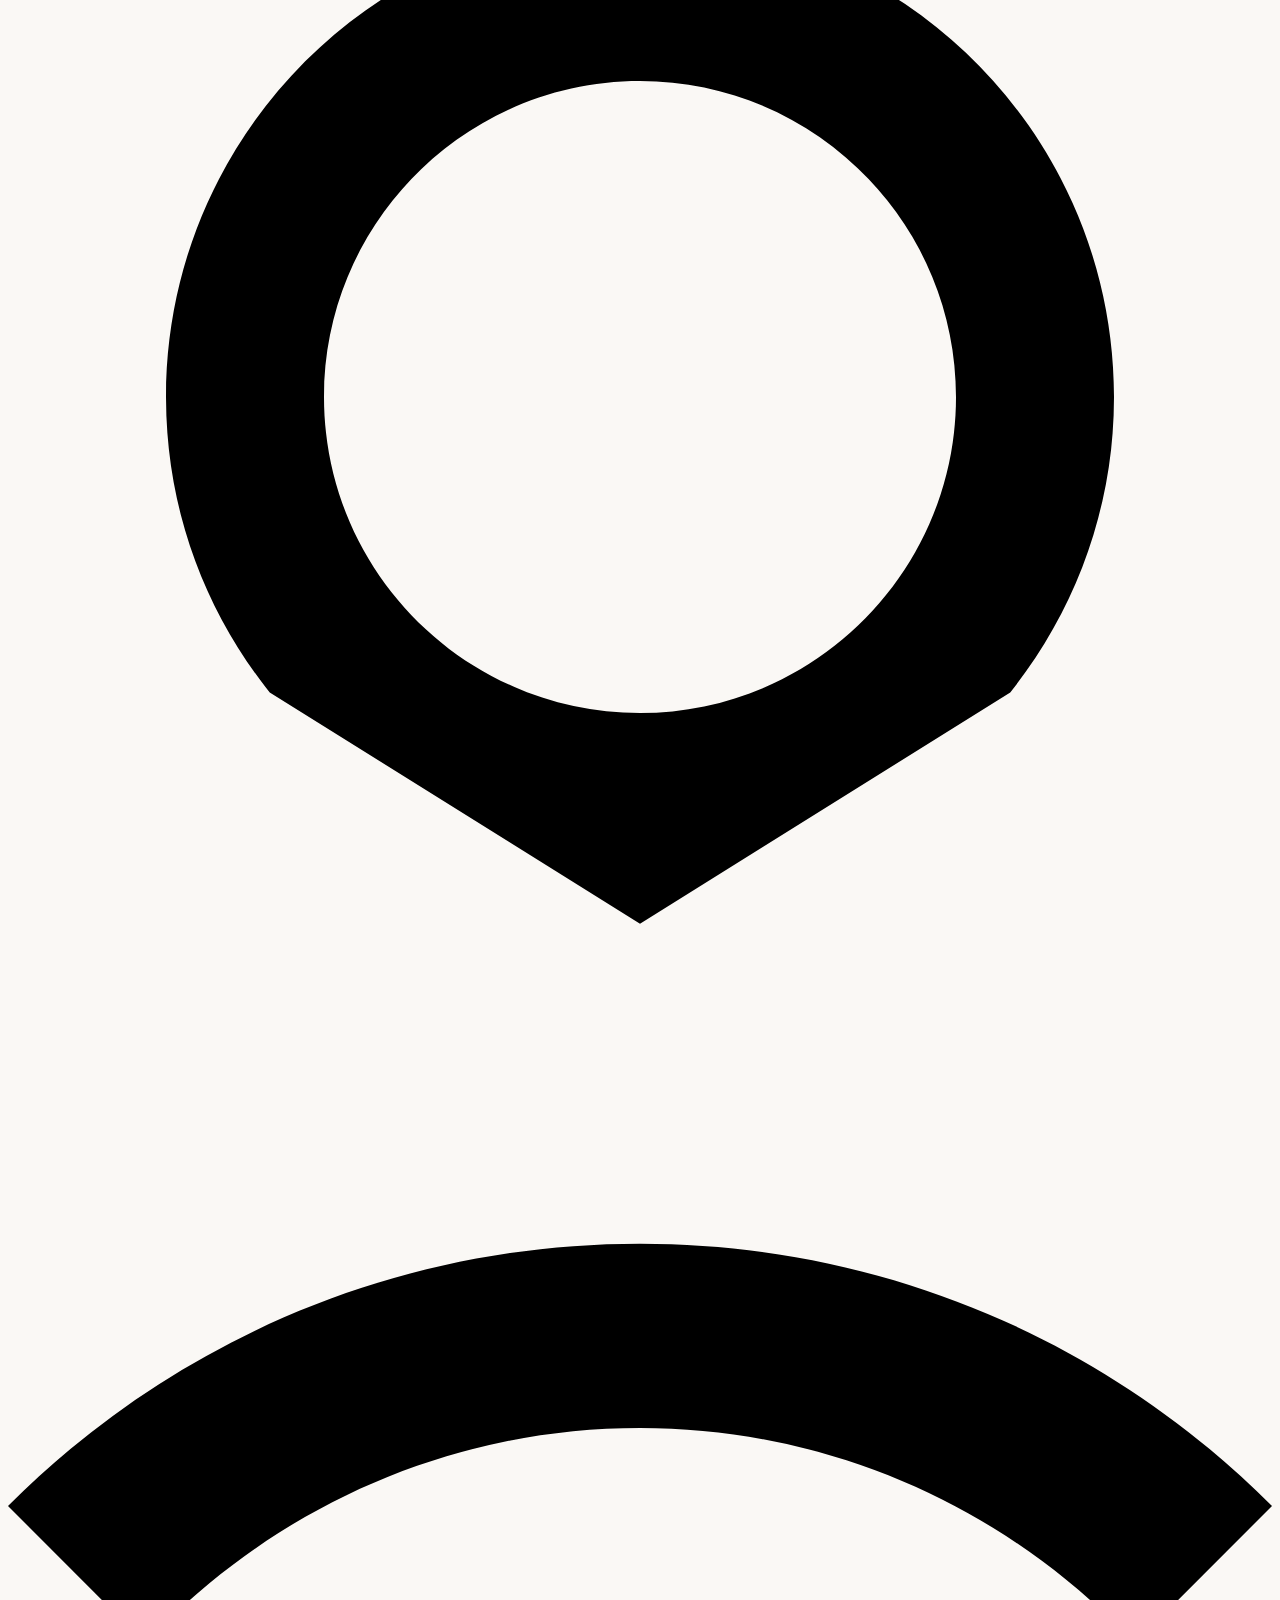
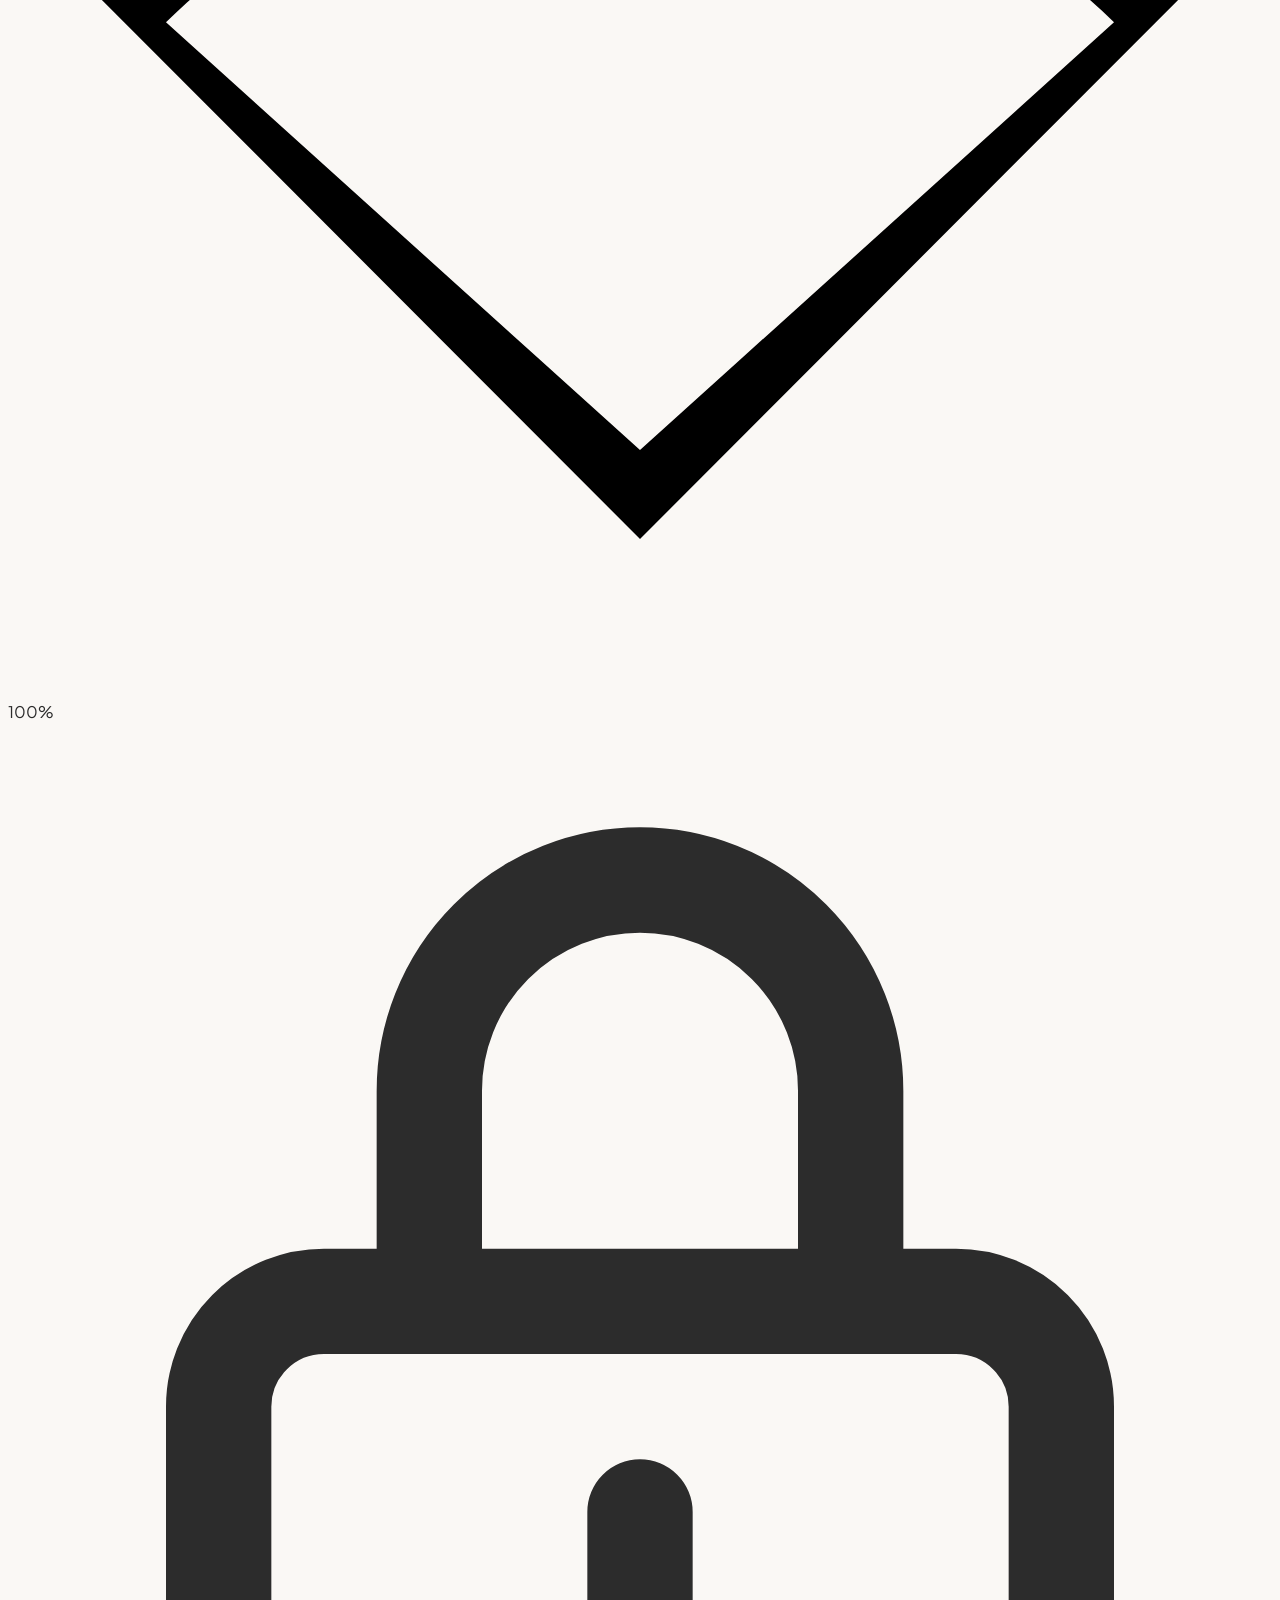
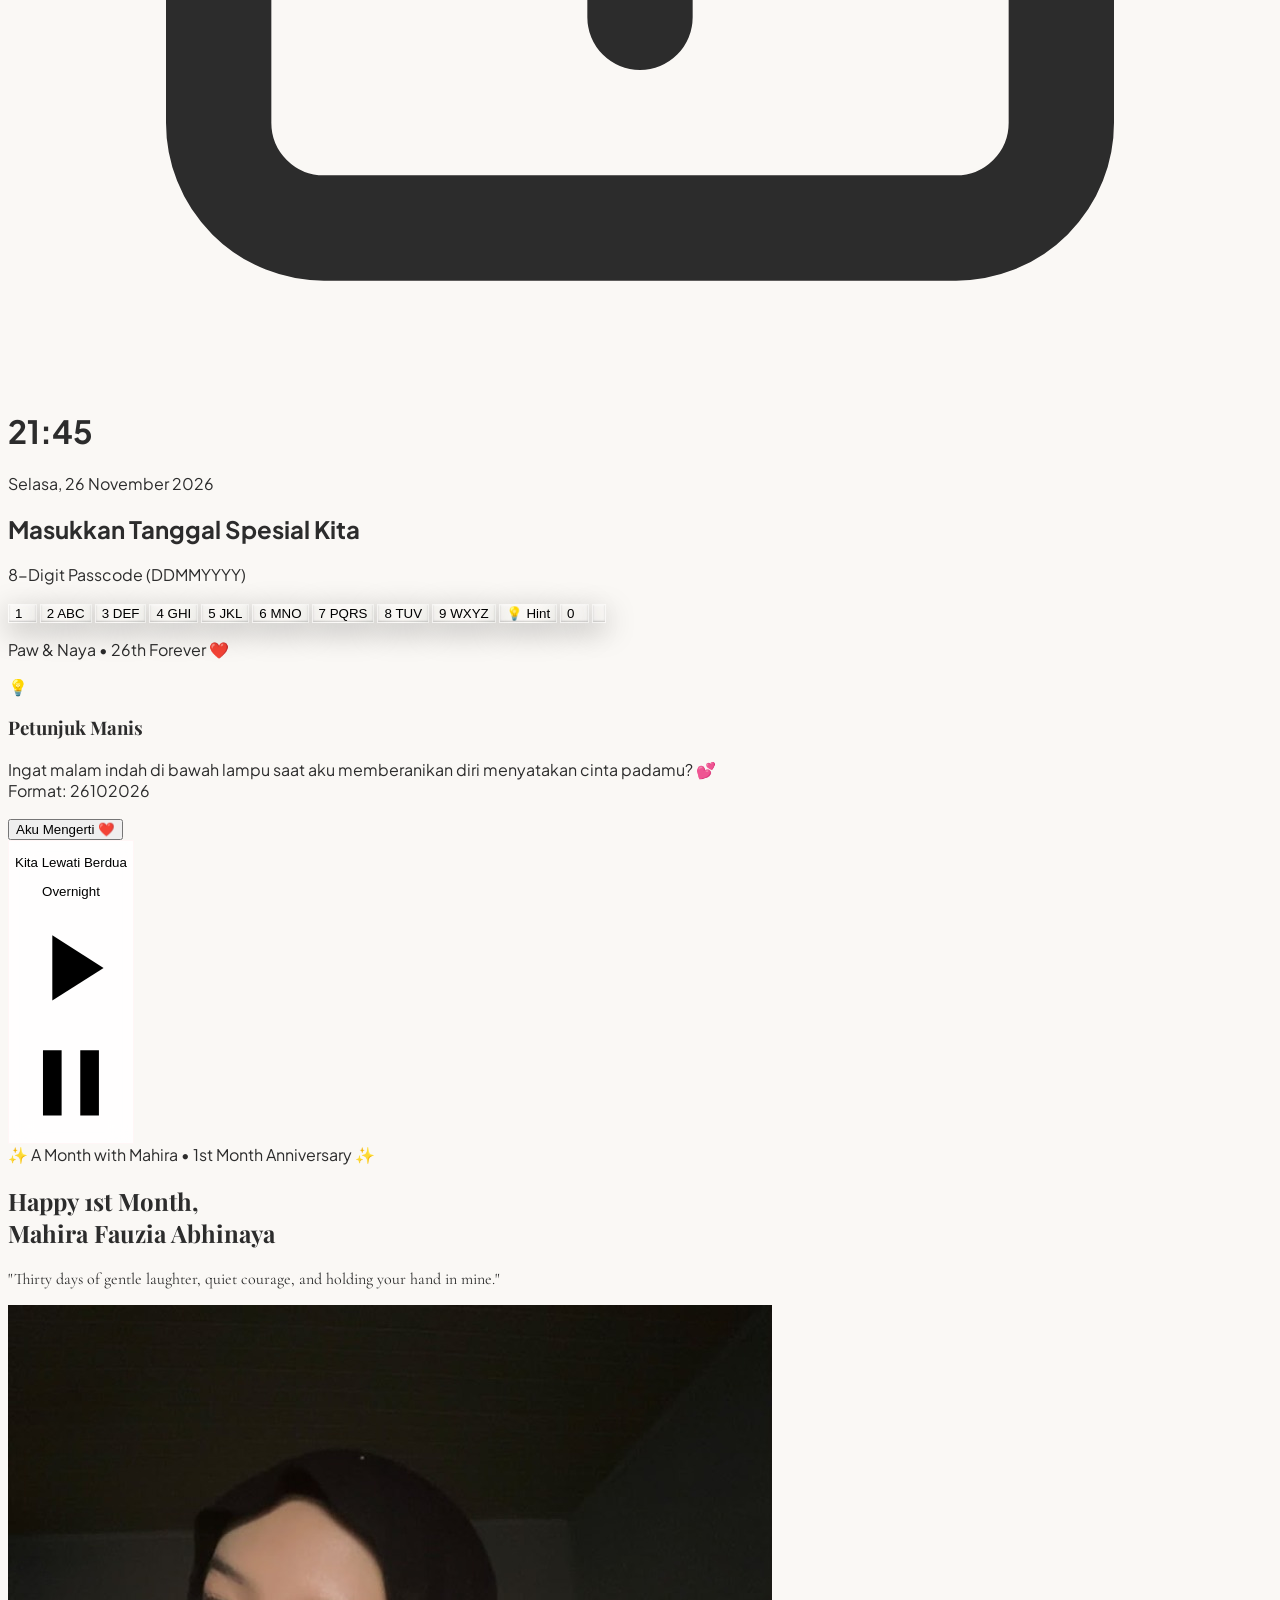
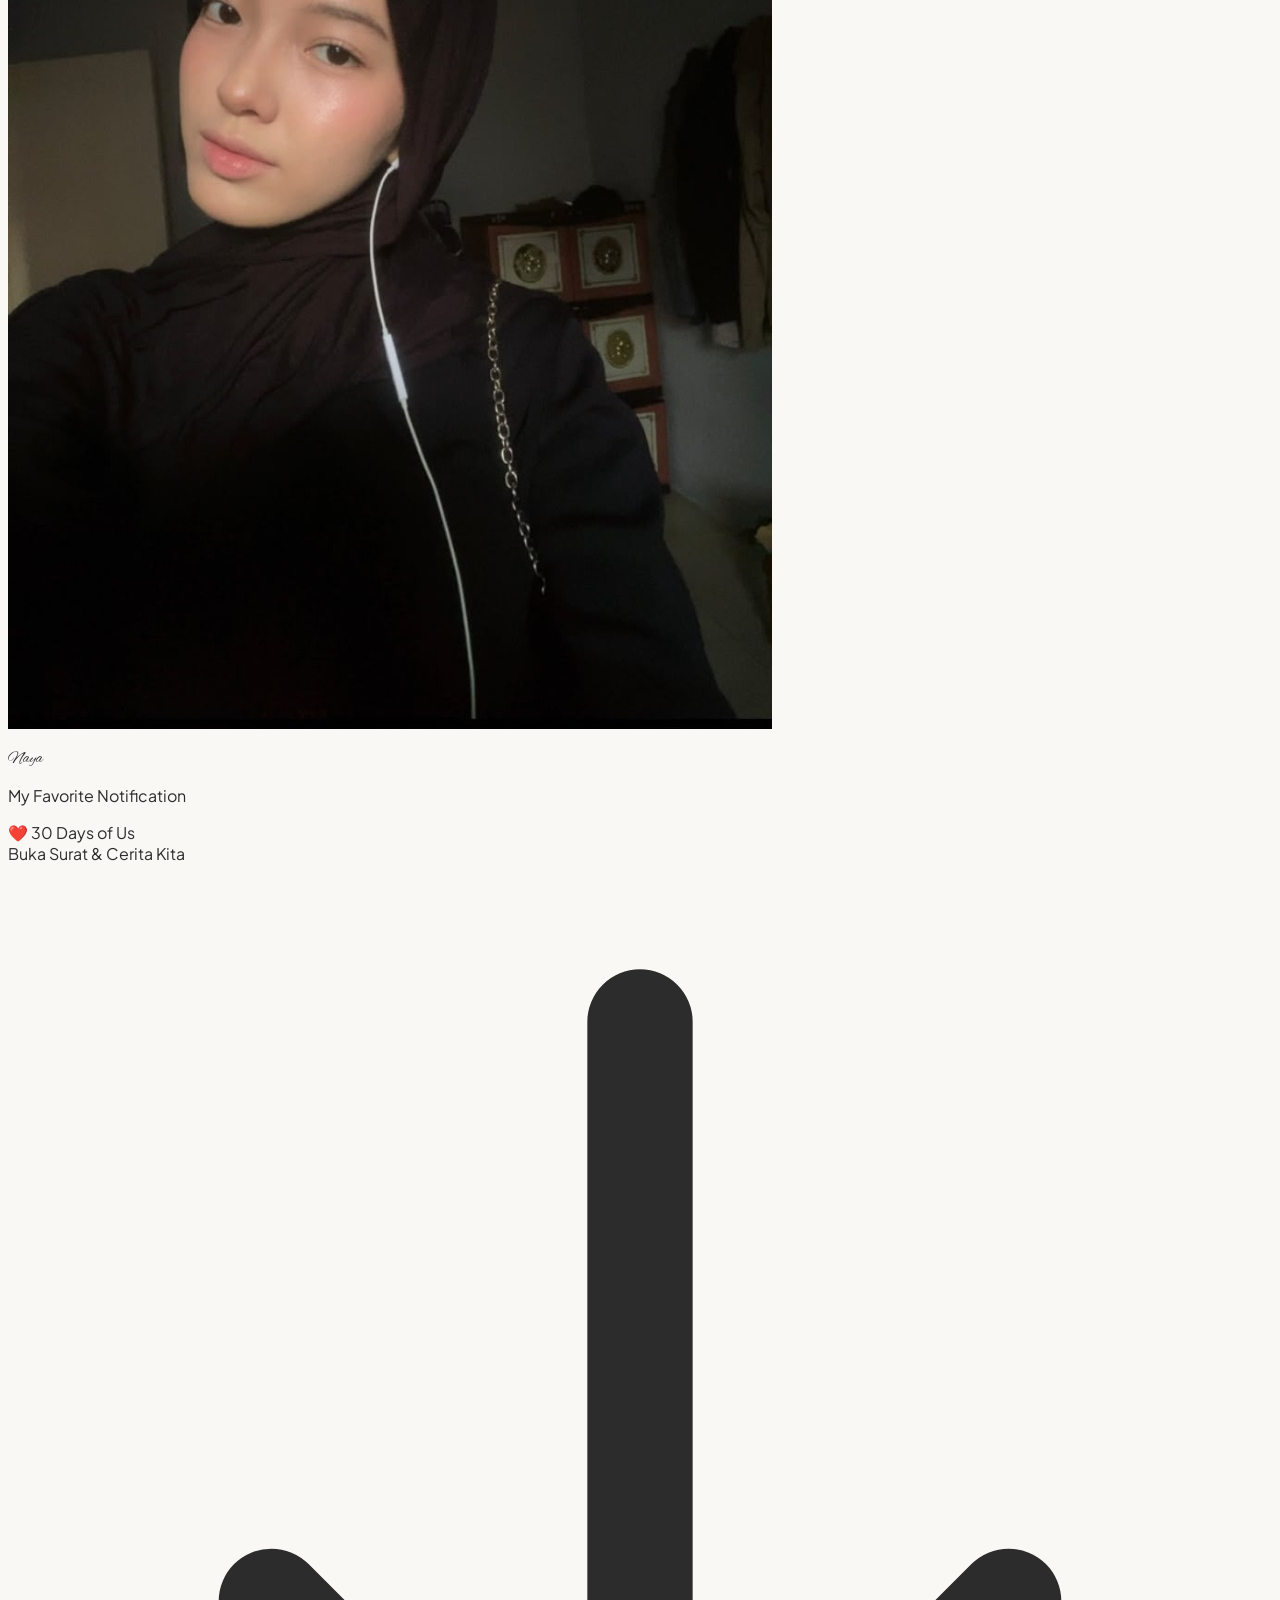
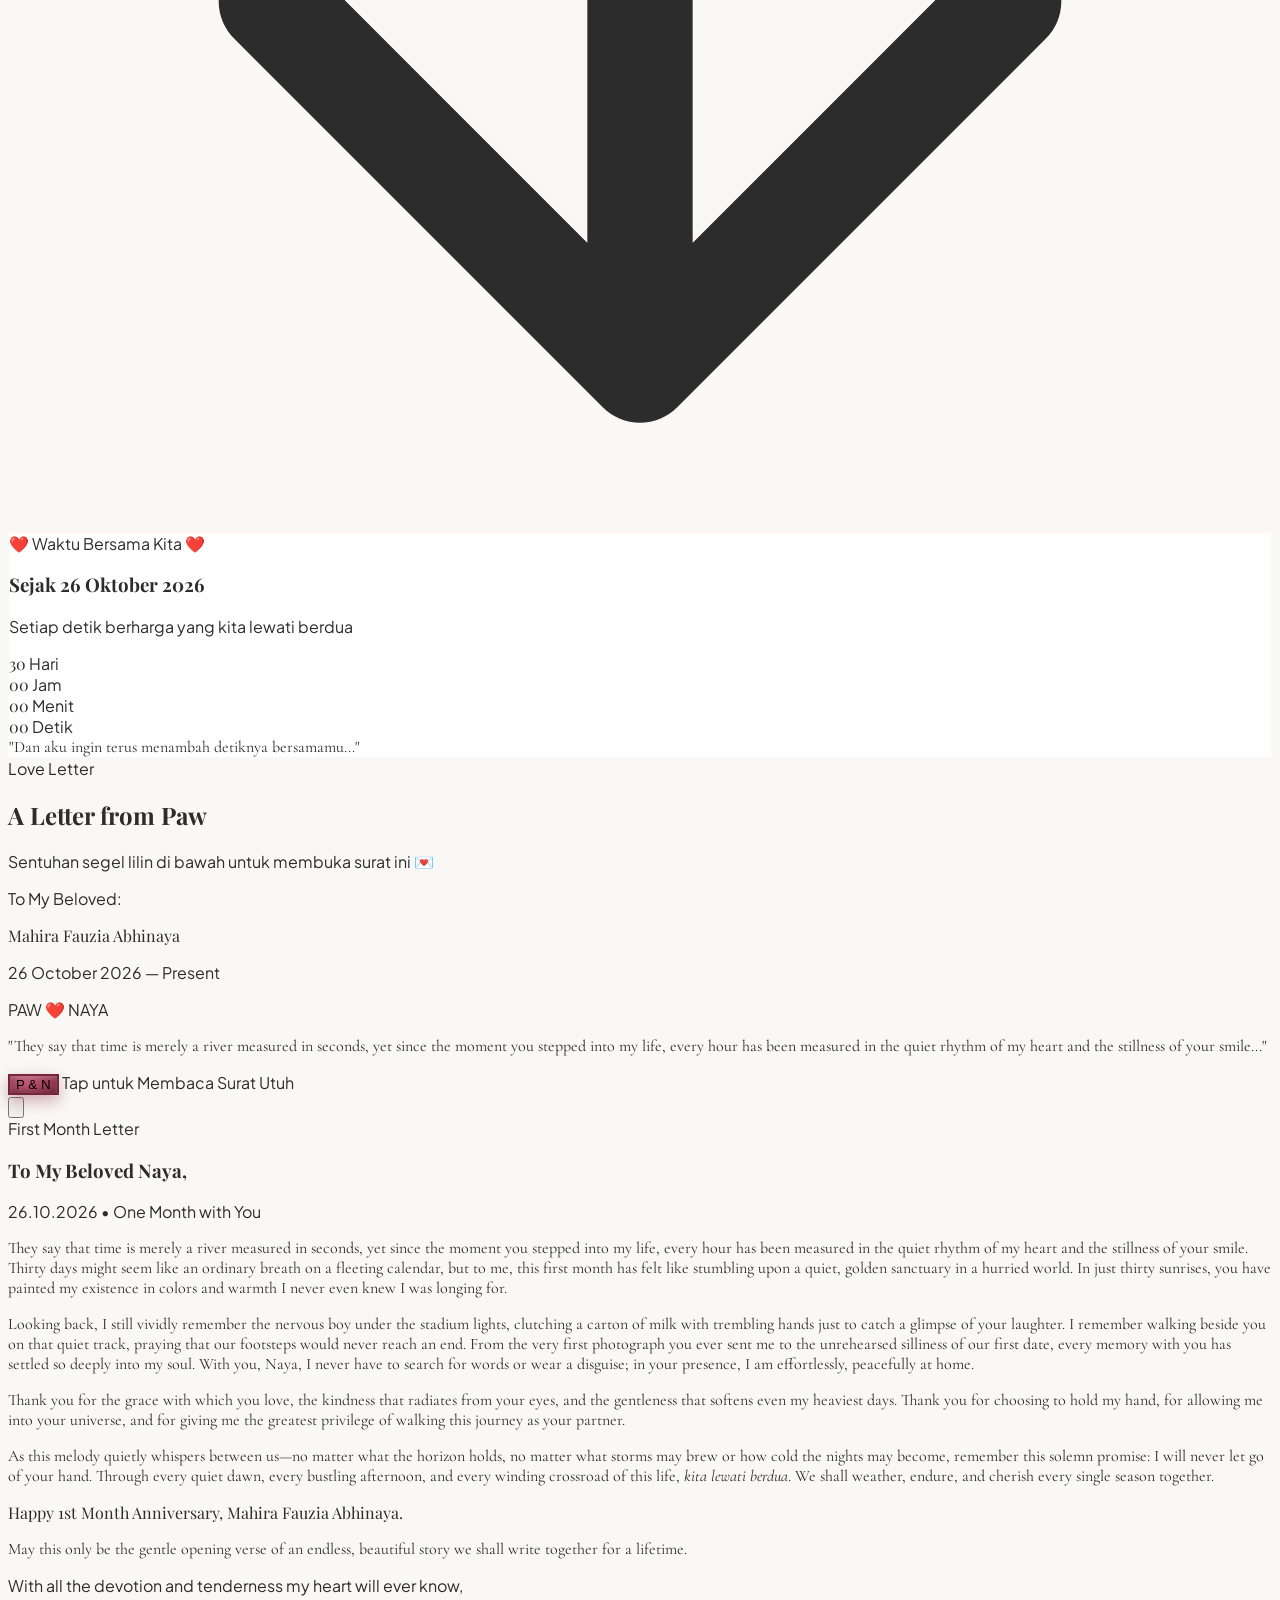
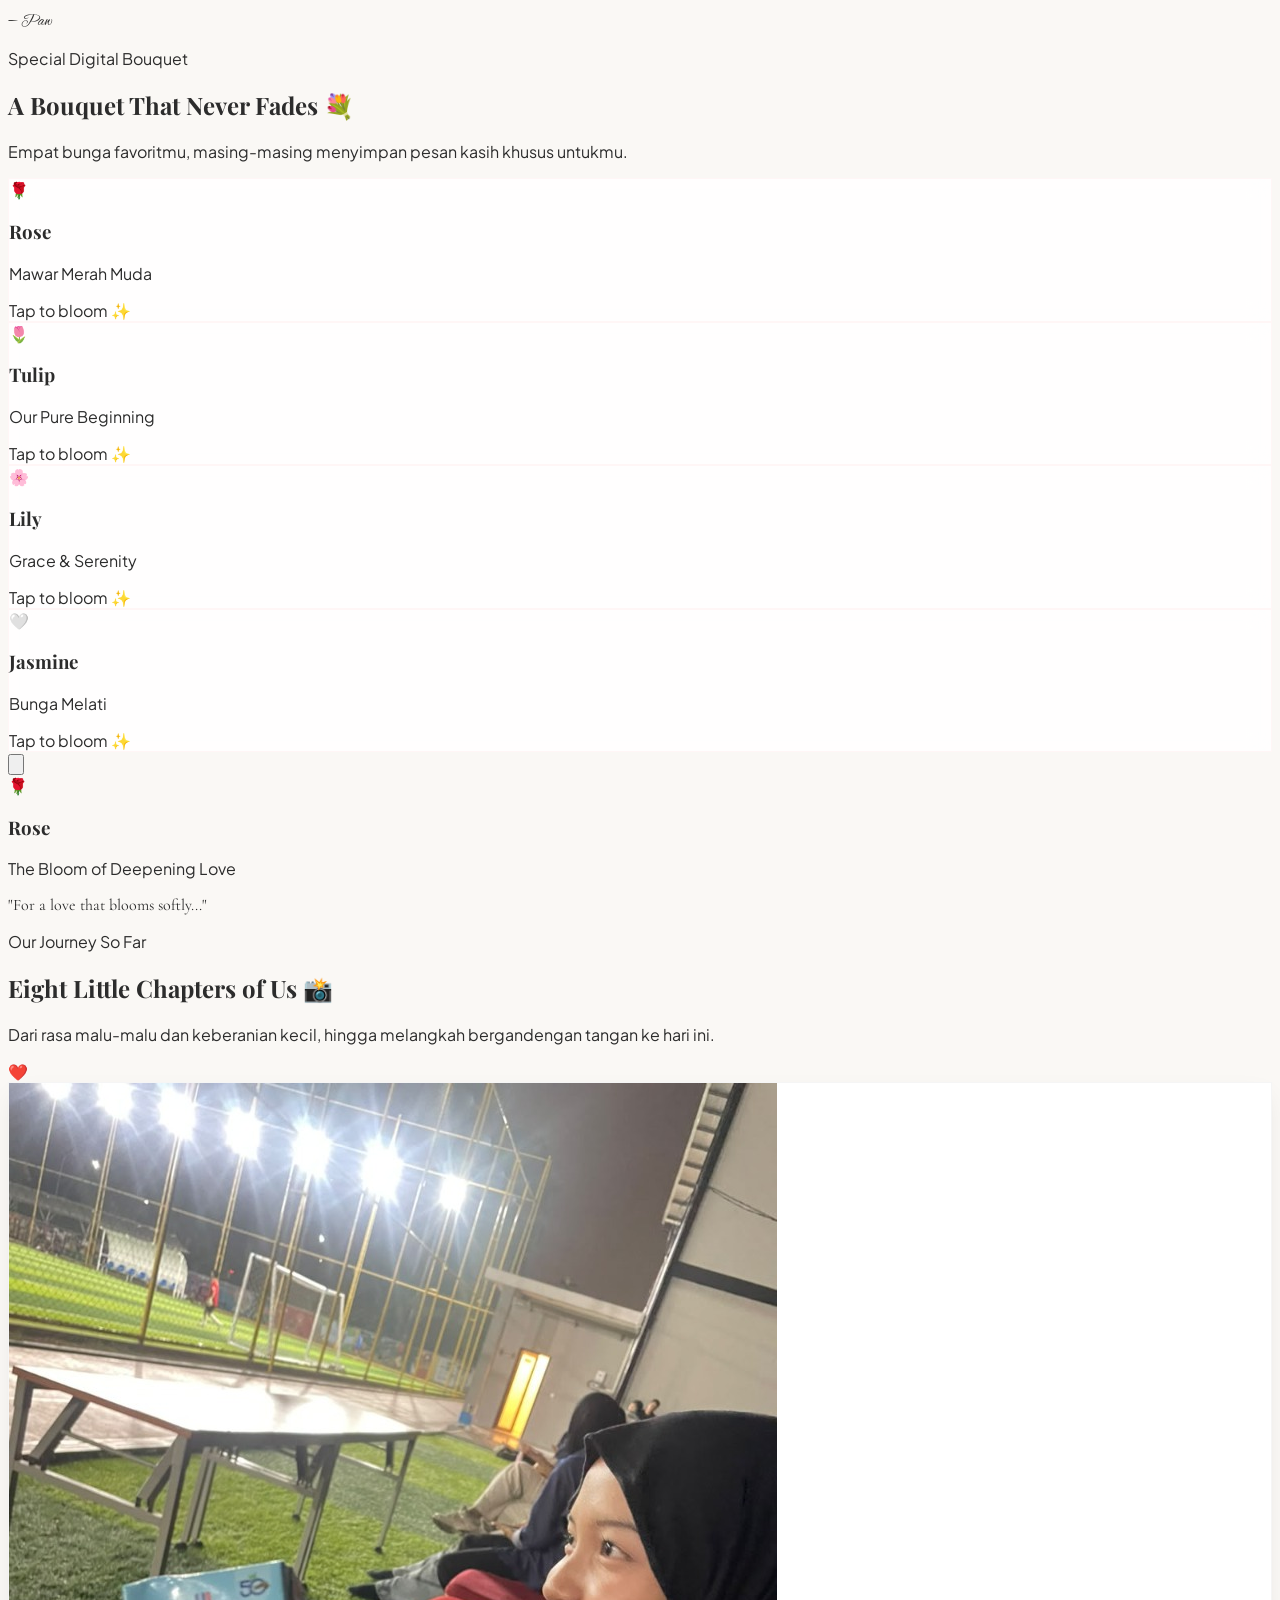
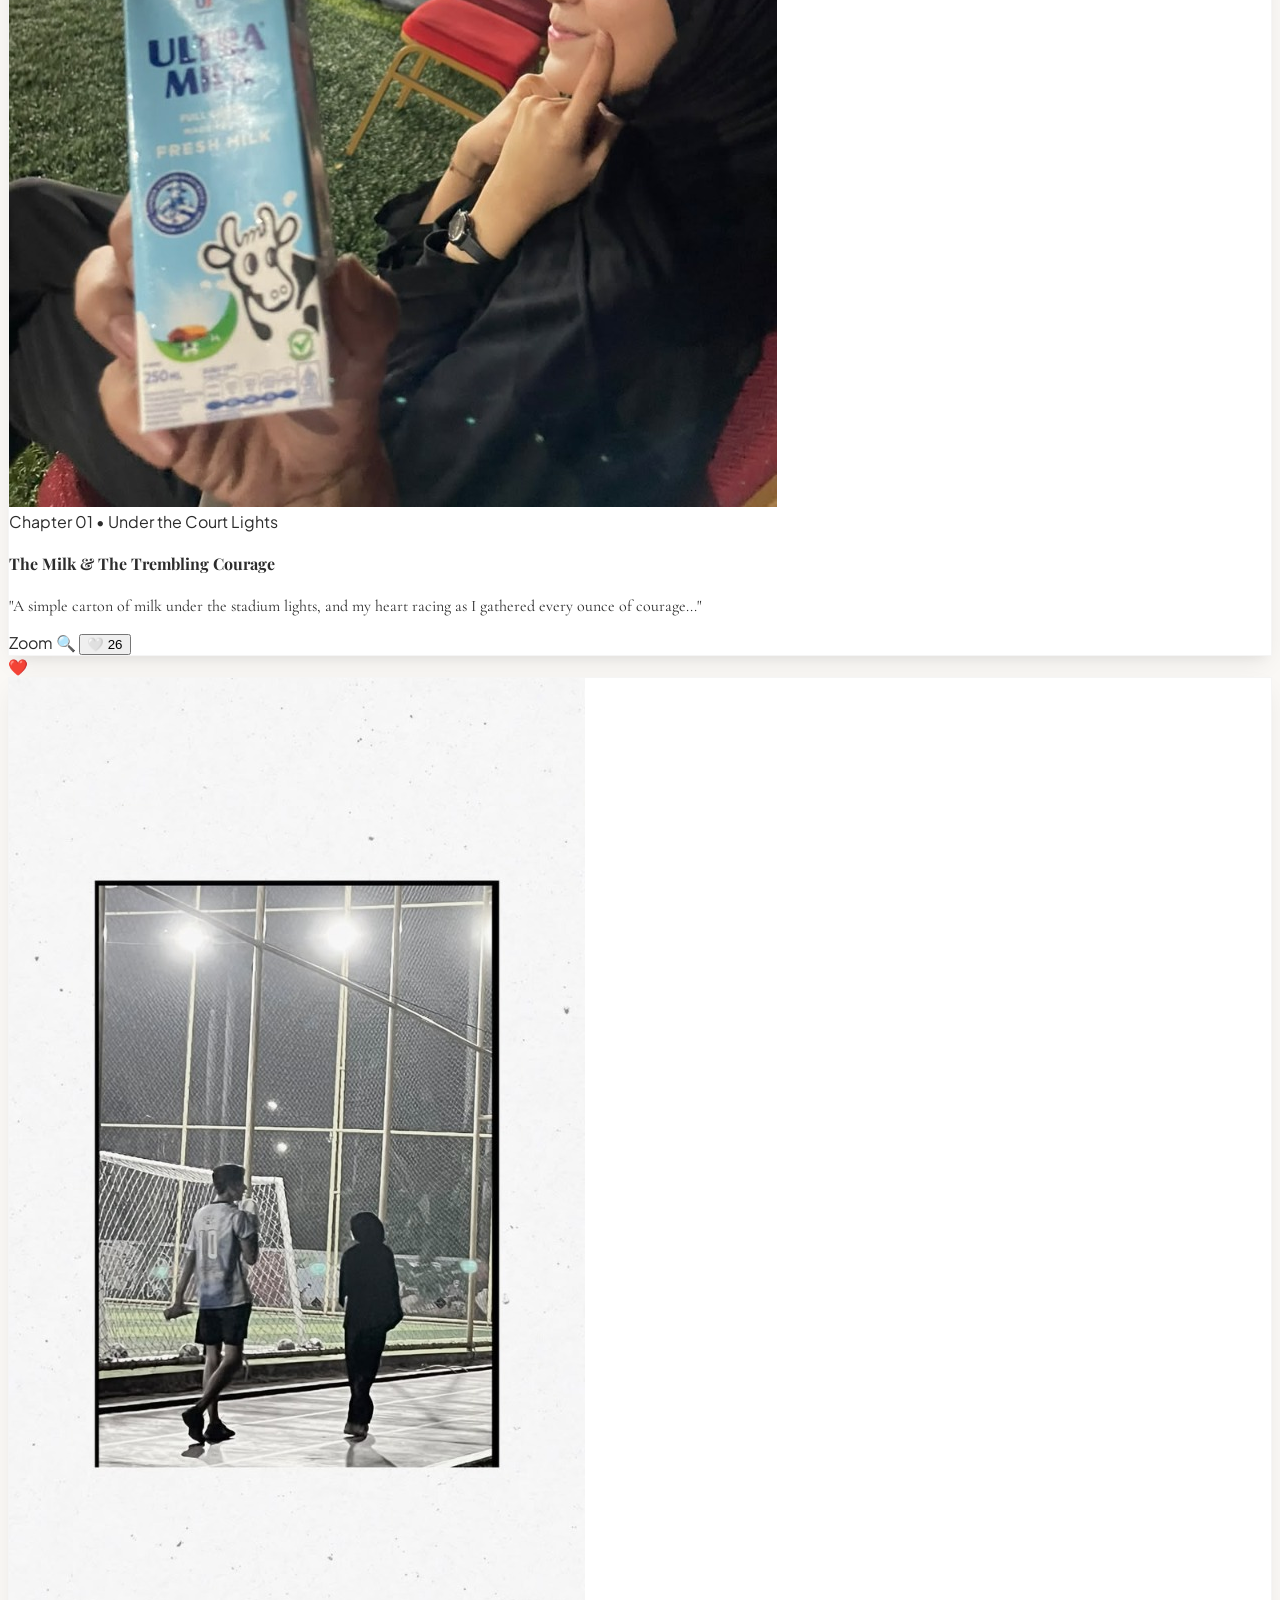
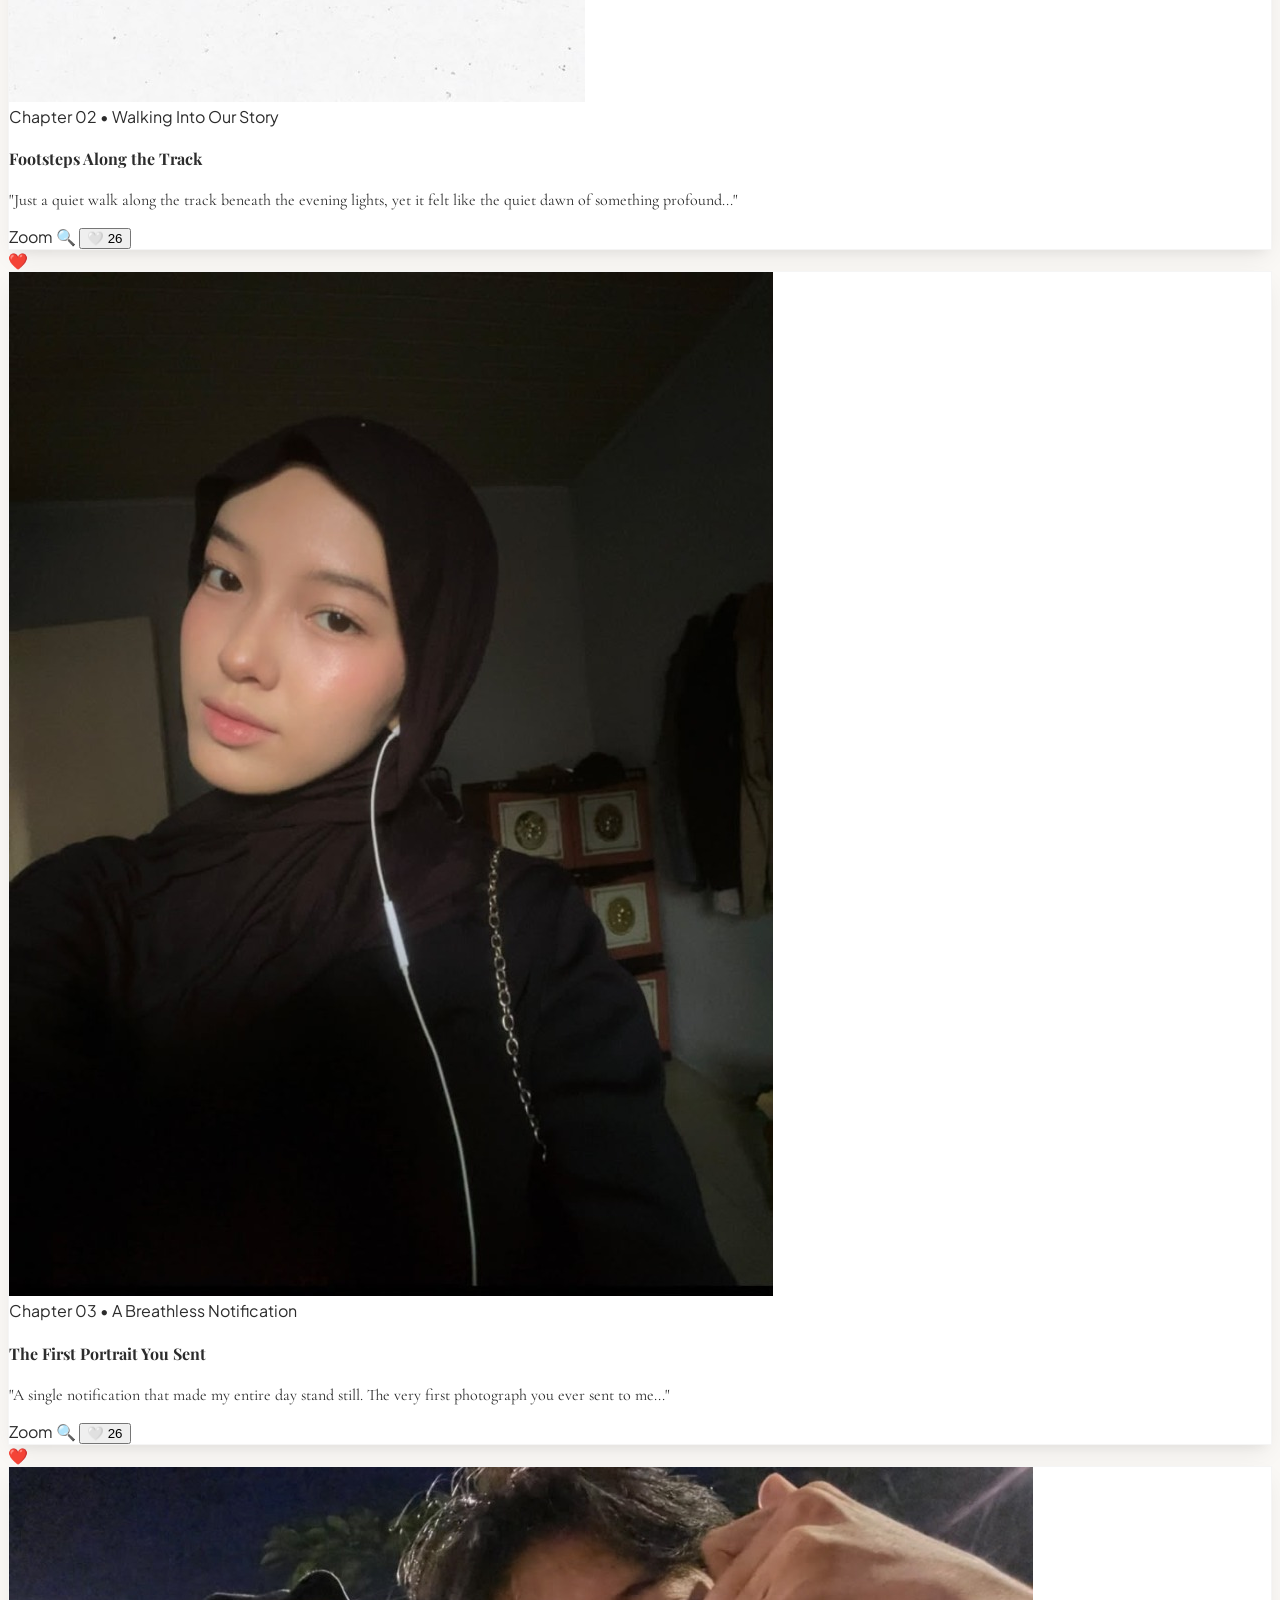
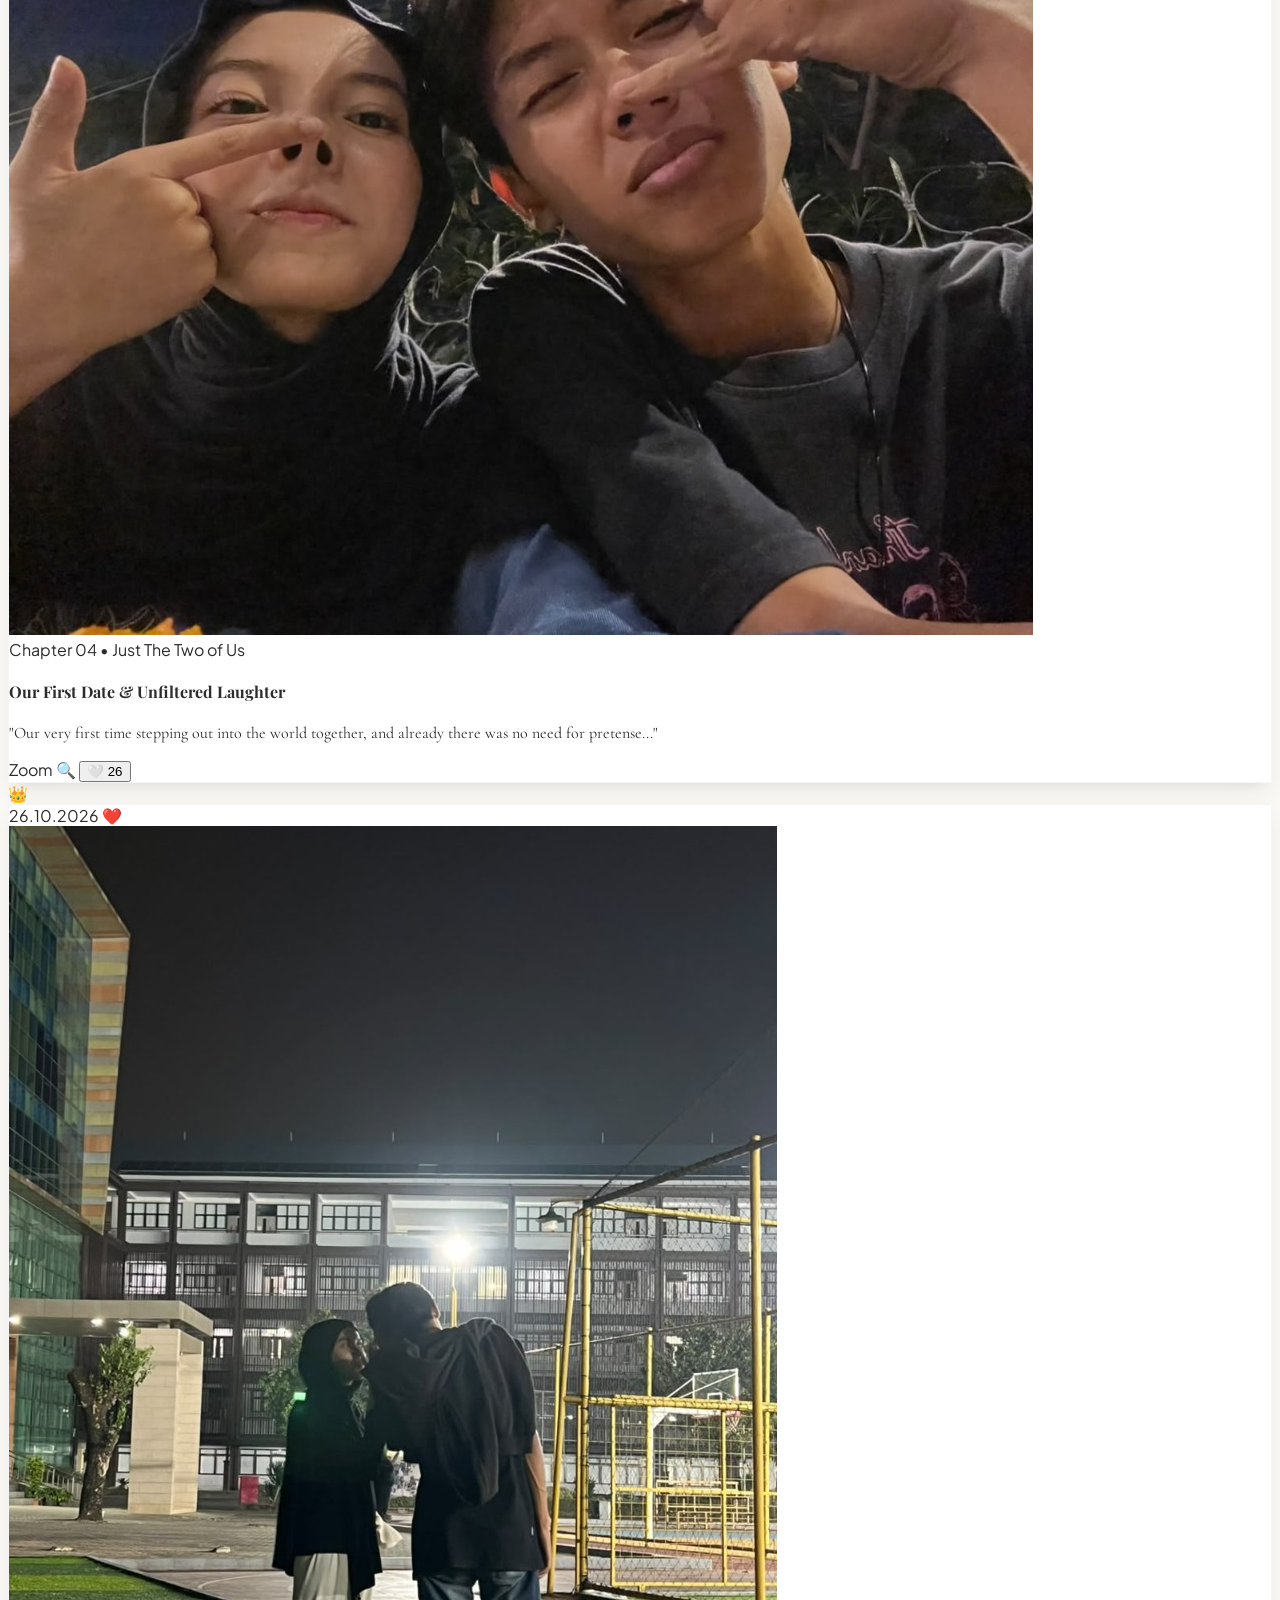
==== commit e728692d: "feat: make lockscreen ultra-fluid with live breathing wallpaper, stardust, spring physics, and anima" ====
--- a/index.html
+++ b/index.html
@@ -29,12 +29,15 @@
   <!-- 1. LOCKSCREEN OVERLAY (8-Digit PIN Passcode) -->
   <!-- ======================================================== -->
   <div id="lockscreen" class="fixed inset-0 z-50 flex flex-col justify-between items-center transition-all duration-700 ease-in-out select-none overflow-y-auto overflow-x-hidden">
-    <!-- Background Wallpaper with Couple Jerseys -->
-    <div class="fixed inset-0 z-0">
-      <img src="assets/images/lockscreen-bg.jpg" alt="PAW and NAYA" class="w-full h-full object-cover object-center filter brightness-[0.72] contrast-[1.08]">
+    <!-- Background Wallpaper with Couple Jerseys (Live Parallax/Breathing) -->
+    <div class="fixed inset-0 z-0 overflow-hidden">
+      <img src="assets/images/lockscreen-bg.jpg" alt="PAW and NAYA" class="w-full h-full object-cover object-center filter brightness-[0.70] contrast-[1.10] wallpaper-alive">
       <!-- Vignette and Dark Gradient Overlay -->
-      <div class="absolute inset-0 bg-gradient-to-b from-black/65 via-black/30 to-black/85 backdrop-blur-[2px]"></div>
+      <div class="absolute inset-0 bg-gradient-to-b from-black/70 via-black/35 to-black/85 backdrop-blur-[1.5px]"></div>
     </div>
+
+    <!-- Lockscreen Ambient Stardust Canvas -->
+    <canvas id="lockscreen-canvas" class="absolute inset-0 pointer-events-none z-[1]"></canvas>
 
     <!-- Inner Centered Mobile Shell -->
     <div class="relative z-10 w-full max-w-sm min-h-screen flex flex-col justify-between items-center px-6 py-6 sm:py-8">
@@ -66,19 +69,17 @@
 
       <!-- Clock & Date Section -->
       <div class="w-full text-center text-white mt-4 sm:mt-6">
-        <!-- Padlock Icon -->
+        <!-- Padlock Icon with Animated Shackle -->
         <div class="flex justify-center mb-2">
           <div class="p-2 rounded-full bg-white/10 backdrop-blur-md border border-white/20 shadow-md">
-            <svg id="lock-icon" class="w-4 h-4 text-white/90" fill="none" stroke="currentColor" viewBox="0 0 24 24">
-              <path stroke-linecap="round" stroke-linejoin="round" stroke-width="2" d="M12 15v2m-6 4h12a2 2 0 002-2v-6a2 2 0 00-2-2H6a2 2 0 00-2 2v6a2 2 0 002 2zm10-10V7a4 4 0 00-8 0v4h8z"/>
+            <svg id="lock-icon" class="w-4 h-4 text-white/90 overflow-visible transition-all duration-300" fill="none" stroke="currentColor" viewBox="0 0 24 24">
+              <path id="lock-shackle" class="transition-transform duration-300" stroke-linecap="round" stroke-linejoin="round" stroke-width="2" d="M8 11V7a4 4 0 018 0v4"/>
+              <path stroke-linecap="round" stroke-linejoin="round" stroke-width="2" d="M12 15v2m-6 4h12a2 2 0 002-2v-6a2 2 0 00-2-2H6a2 2 0 00-2 2v6a2 2 0 002 2z"/>
             </svg>
-            <svg id="unlock-icon" class="w-4 h-4 text-rose-300 hidden" fill="none" stroke="currentColor" viewBox="0 0 24 24">
-              <path stroke-linecap="round" stroke-linejoin="round" stroke-width="2" d="M8 11V7a4 4 0 118 0m-4 8v2m-6 4h12a2 2 0 002-2v-6a2 2 0 00-2-2H6a2 2 0 00-2 2v6a2 2 0 002 2z"/>
-            </svg>
-          </div>
-        </div>
-
-        <h1 id="lockscreen-clock" class="text-6xl sm:text-7xl font-extralight tracking-tight font-sans-body drop-shadow-md">21:45</h1>
+          </div>
+        </div>
+
+        <h1 id="lockscreen-clock" class="text-6xl sm:text-7xl font-extralight tracking-tight font-sans-body drop-shadow-md animate-float">21:45</h1>
         <p id="lockscreen-date" class="text-xs sm:text-sm font-medium tracking-widest text-white/90 mt-1 uppercase">Selasa, 26 November 2026</p>
 
         <!-- Passcode Prompt -->
@@ -89,7 +90,7 @@
 
         <!-- 8 PIN Dots Indicator in Frosted Capsule -->
         <div class="flex justify-center mt-3">
-          <div id="pin-dots-container" class="inline-flex items-center gap-2.5 sm:gap-3 px-5 py-2.5 rounded-full bg-black/35 backdrop-blur-md border border-white/20 shadow-inner">
+          <div id="pin-dots-container" class="inline-flex items-center gap-2.5 sm:gap-3 px-5 py-2.5 rounded-full bg-black/40 backdrop-blur-md border border-white/20 shadow-inner">
             <div class="pin-dot w-3 h-3 sm:w-3.5 sm:h-3.5 rounded-full border border-white/50 bg-white/10 transition-all duration-200"></div>
             <div class="pin-dot w-3 h-3 sm:w-3.5 sm:h-3.5 rounded-full border border-white/50 bg-white/10 transition-all duration-200"></div>
             <div class="pin-dot w-3 h-3 sm:w-3.5 sm:h-3.5 rounded-full border border-white/50 bg-white/10 transition-all duration-200"></div>
--- a/assets/css/style.css
+++ b/assets/css/style.css
@@ -27,21 +27,33 @@
   overflow-x: hidden;
 }
 
-/* Glassmorphism Styles */
+/* Live Cinematic Wallpaper Animation */
+@keyframes liveWallpaper {
+  0% { transform: scale(1) translate(0, 0); }
+  50% { transform: scale(1.05) translate(-0.5%, -0.8%); }
+  100% { transform: scale(1) translate(0, 0); }
+}
+.wallpaper-alive {
+  animation: liveWallpaper 18s ease-in-out infinite alternate;
+  will-change: transform;
+}
+
+/* Glassmorphism Styles for Modern Lockscreen */
 .glass-key {
-  background: rgba(255, 255, 255, 0.16);
-  backdrop-filter: blur(24px);
-  -webkit-backdrop-filter: blur(24px);
-  border: 1px solid rgba(255, 255, 255, 0.32);
-  box-shadow: 0 6px 20px rgba(0, 0, 0, 0.2), inset 0 1px 1px rgba(255, 255, 255, 0.35);
-  transition: all 0.15s cubic-bezier(0.2, 0.8, 0.2, 1);
+  background: rgba(255, 255, 255, 0.14);
+  backdrop-filter: blur(28px) saturate(190%);
+  -webkit-backdrop-filter: blur(28px) saturate(190%);
+  border: 1px solid rgba(255, 255, 255, 0.28);
+  box-shadow: 0 8px 30px rgba(0, 0, 0, 0.28), inset 0 1px 1.5px rgba(255, 255, 255, 0.45), inset 0 -1px 2px rgba(0, 0, 0, 0.2);
+  transition: transform 0.15s cubic-bezier(0.34, 1.56, 0.64, 1), background 0.15s ease, box-shadow 0.15s ease, border-color 0.15s ease;
   position: relative;
   overflow: hidden;
   user-select: none;
   -webkit-user-select: none;
+  touch-action: manipulation;
 }
 .glass-key:hover {
-  background: rgba(255, 255, 255, 0.24);
+  background: rgba(255, 255, 255, 0.22);
   border-color: rgba(255, 255, 255, 0.45);
 }
 
@@ -51,7 +63,7 @@
   position: absolute;
   inset: 0;
   border-radius: 9999px;
-  background: radial-gradient(circle, rgba(255, 255, 255, 0.8) 10%, rgba(255, 192, 203, 0.3) 40%, transparent 70%);
+  background: radial-gradient(circle, rgba(255, 255, 255, 0.85) 10%, rgba(255, 182, 193, 0.4) 45%, transparent 75%);
   transform: scale(0);
   opacity: 0;
   pointer-events: none;
@@ -63,41 +75,62 @@
   transition: 0s;
 }
 
-/* Keypad Active Glow Flash */
+/* Keypad Active Glow Flash & Fluid Spring Bounce */
 .glass-key.key-pressed {
-  transform: scale(0.90);
+  transform: scale(0.86) !important;
   background: rgba(255, 255, 255, 0.45) !important;
-  box-shadow: 0 0 25px rgba(255, 255, 255, 0.8), inset 0 0 12px rgba(255, 200, 220, 0.6) !important;
-  border-color: rgba(255, 255, 255, 0.8) !important;
+  box-shadow: 0 0 30px rgba(255, 255, 255, 0.9), 0 0 15px rgba(255, 182, 193, 0.6), inset 0 0 14px rgba(255, 220, 230, 0.7) !important;
+  border-color: rgba(255, 255, 255, 0.9) !important;
 }
 
 /* Floating Sparkle / Heart Particle from key */
 .key-tap-particle {
   position: fixed;
   pointer-events: none;
-  z-index: 60;
-  font-size: 18px;
+  z-index: 70;
+  font-size: 20px;
   animation: keyParticleFloat 0.65s cubic-bezier(0.2, 0.8, 0.2, 1) forwards;
 }
 @keyframes keyParticleFloat {
   0% {
-    transform: translate(-50%, -50%) scale(0.5) translateY(0);
+    transform: translate(-50%, -50%) scale(0.4) translateY(0);
     opacity: 1;
   }
   100% {
-    transform: translate(-50%, -50%) scale(1.4) translateY(-40px);
+    transform: translate(-50%, -50%) scale(1.4) translateY(-45px);
     opacity: 0;
   }
 }
 
-/* PIN Dot Pop Animation */
+/* Fluid Spring PIN Dot Animation */
+.pin-dot-active {
+  background: radial-gradient(circle at 35% 35%, #ffffff 0%, #ffccd5 60%, #ff85a2 100%) !important;
+  border-color: #ffffff !important;
+  box-shadow: 0 0 16px rgba(255, 182, 193, 0.9), inset 0 1px 2px rgba(255, 255, 255, 0.8) !important;
+}
 .pin-dot-pop {
-  animation: dotPop 0.22s cubic-bezier(0.175, 0.885, 0.32, 1.275) forwards;
-}
-@keyframes dotPop {
+  animation: dotSpring 0.28s cubic-bezier(0.34, 1.56, 0.64, 1) forwards;
+}
+@keyframes dotSpring {
   0% { transform: scale(1); }
-  50% { transform: scale(1.5); }
+  50% { transform: scale(1.55); }
   100% { transform: scale(1.15); }
+}
+
+/* Fluid Unlock Dismiss Animation */
+.lockscreen-dismiss {
+  transform: translateY(-105%) scale(0.96) !important;
+  filter: blur(10px) brightness(1.2) !important;
+  opacity: 0 !important;
+  pointer-events: none !important;
+  transition: transform 0.85s cubic-bezier(0.16, 1, 0.3, 1), opacity 0.7s ease, filter 0.7s ease !important;
+}
+
+/* Animated Shackle Spring */
+.shackle-unlocked {
+  transform: translateY(-4px) rotate(-25deg);
+  transform-origin: 8px 11px;
+  transition: transform 0.4s cubic-bezier(0.34, 1.56, 0.64, 1);
 }
 
 .glass-card {
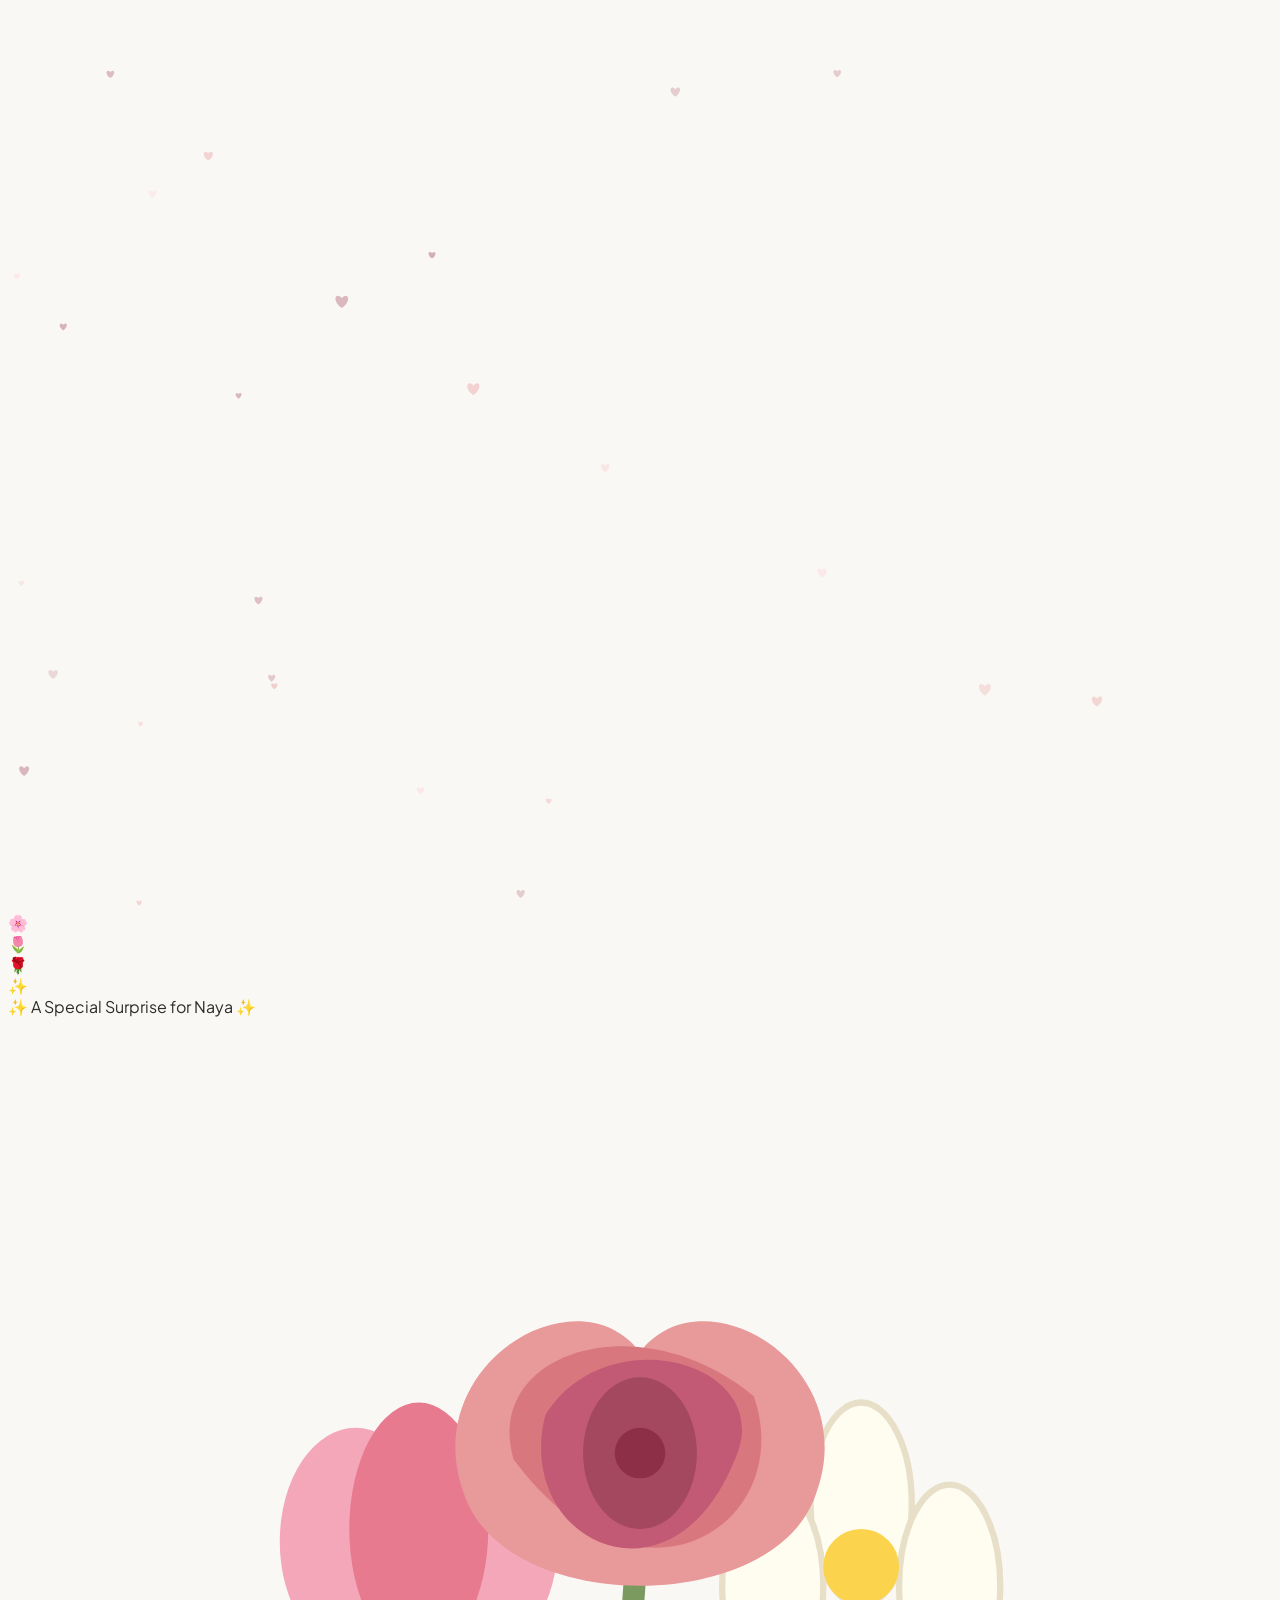
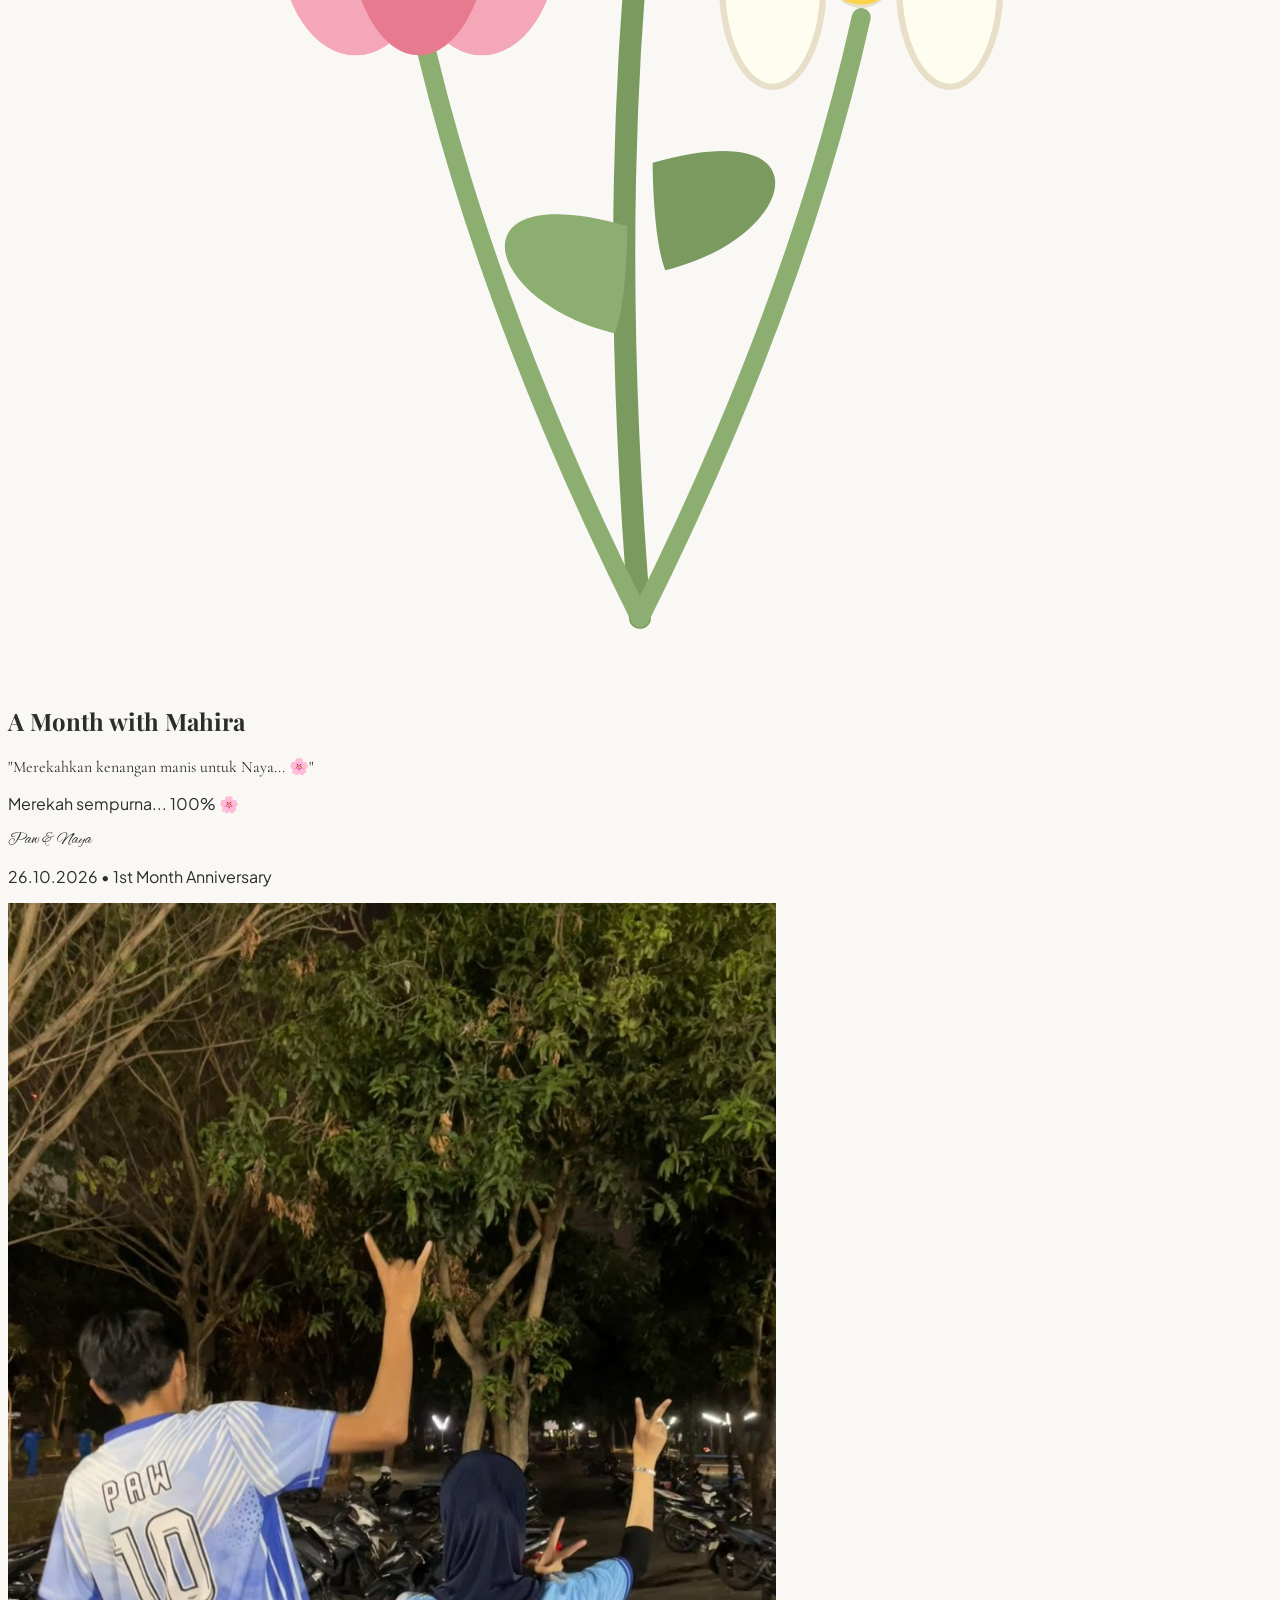
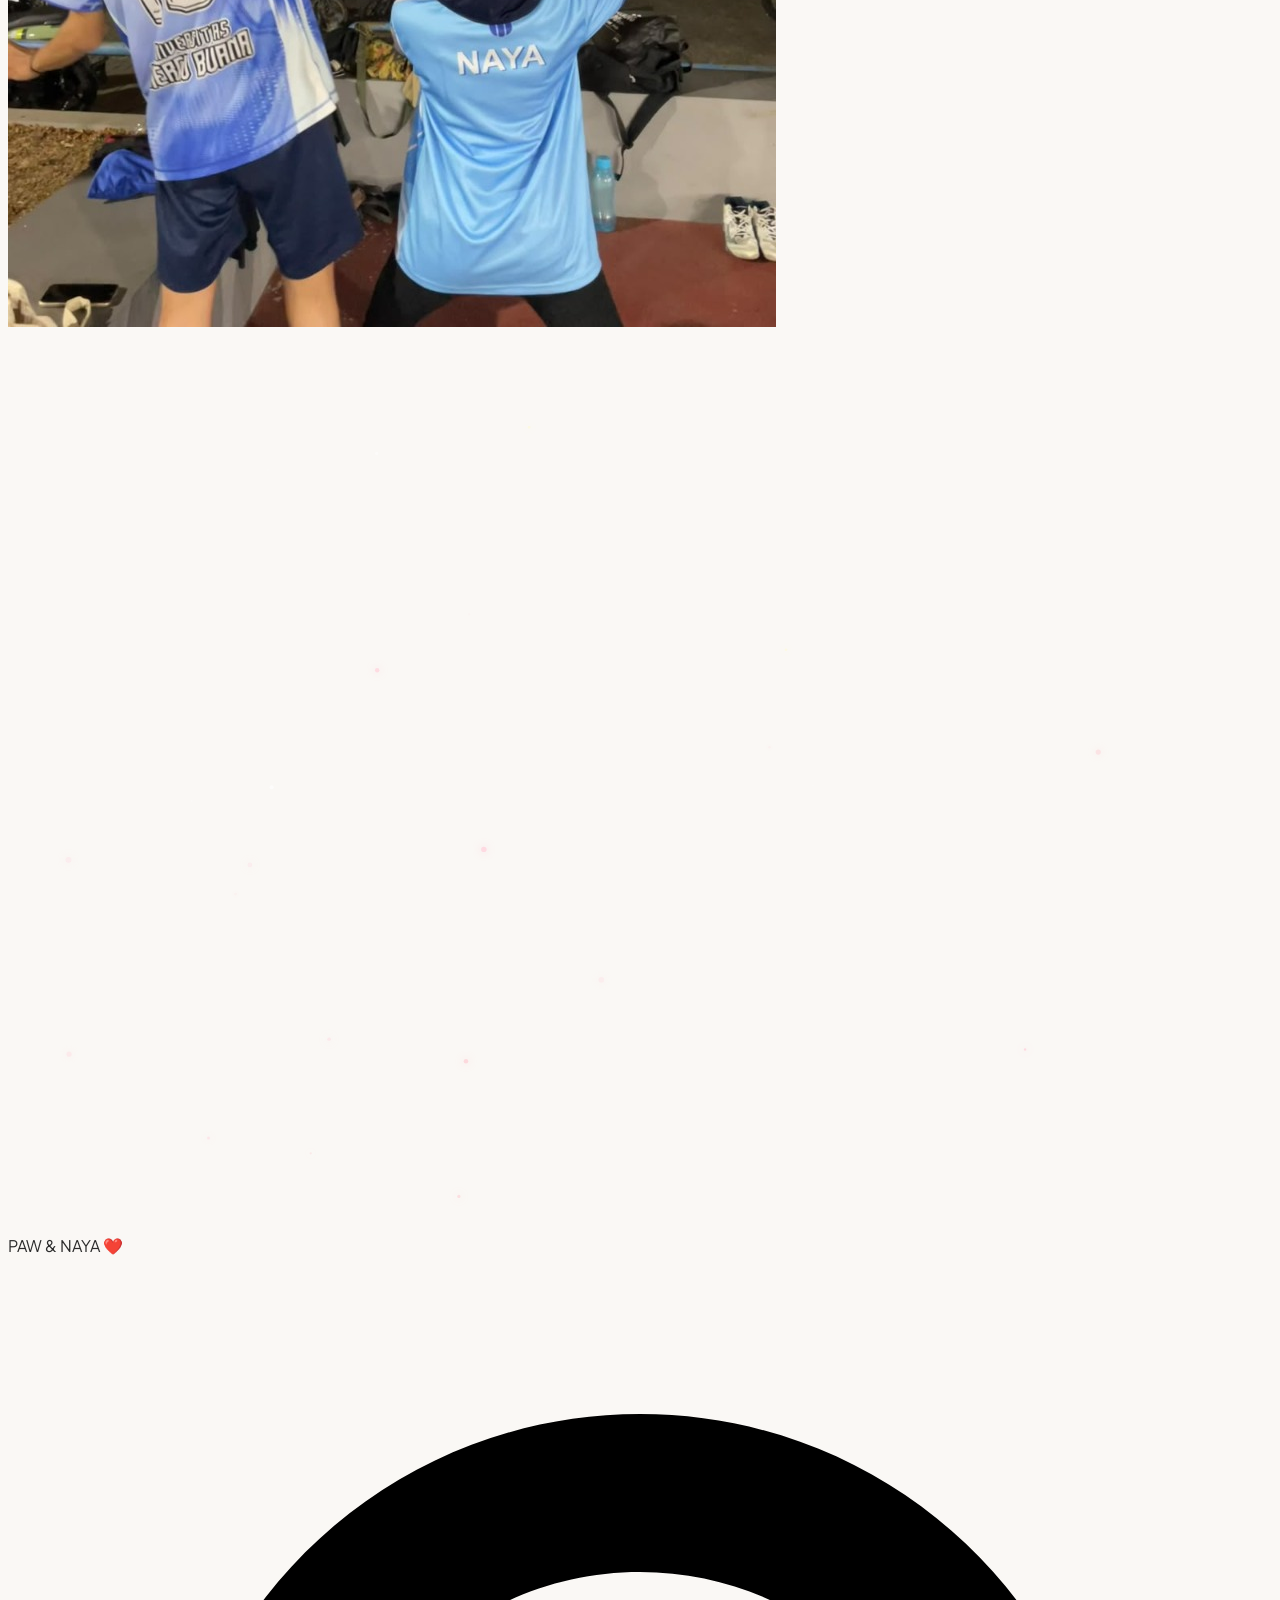
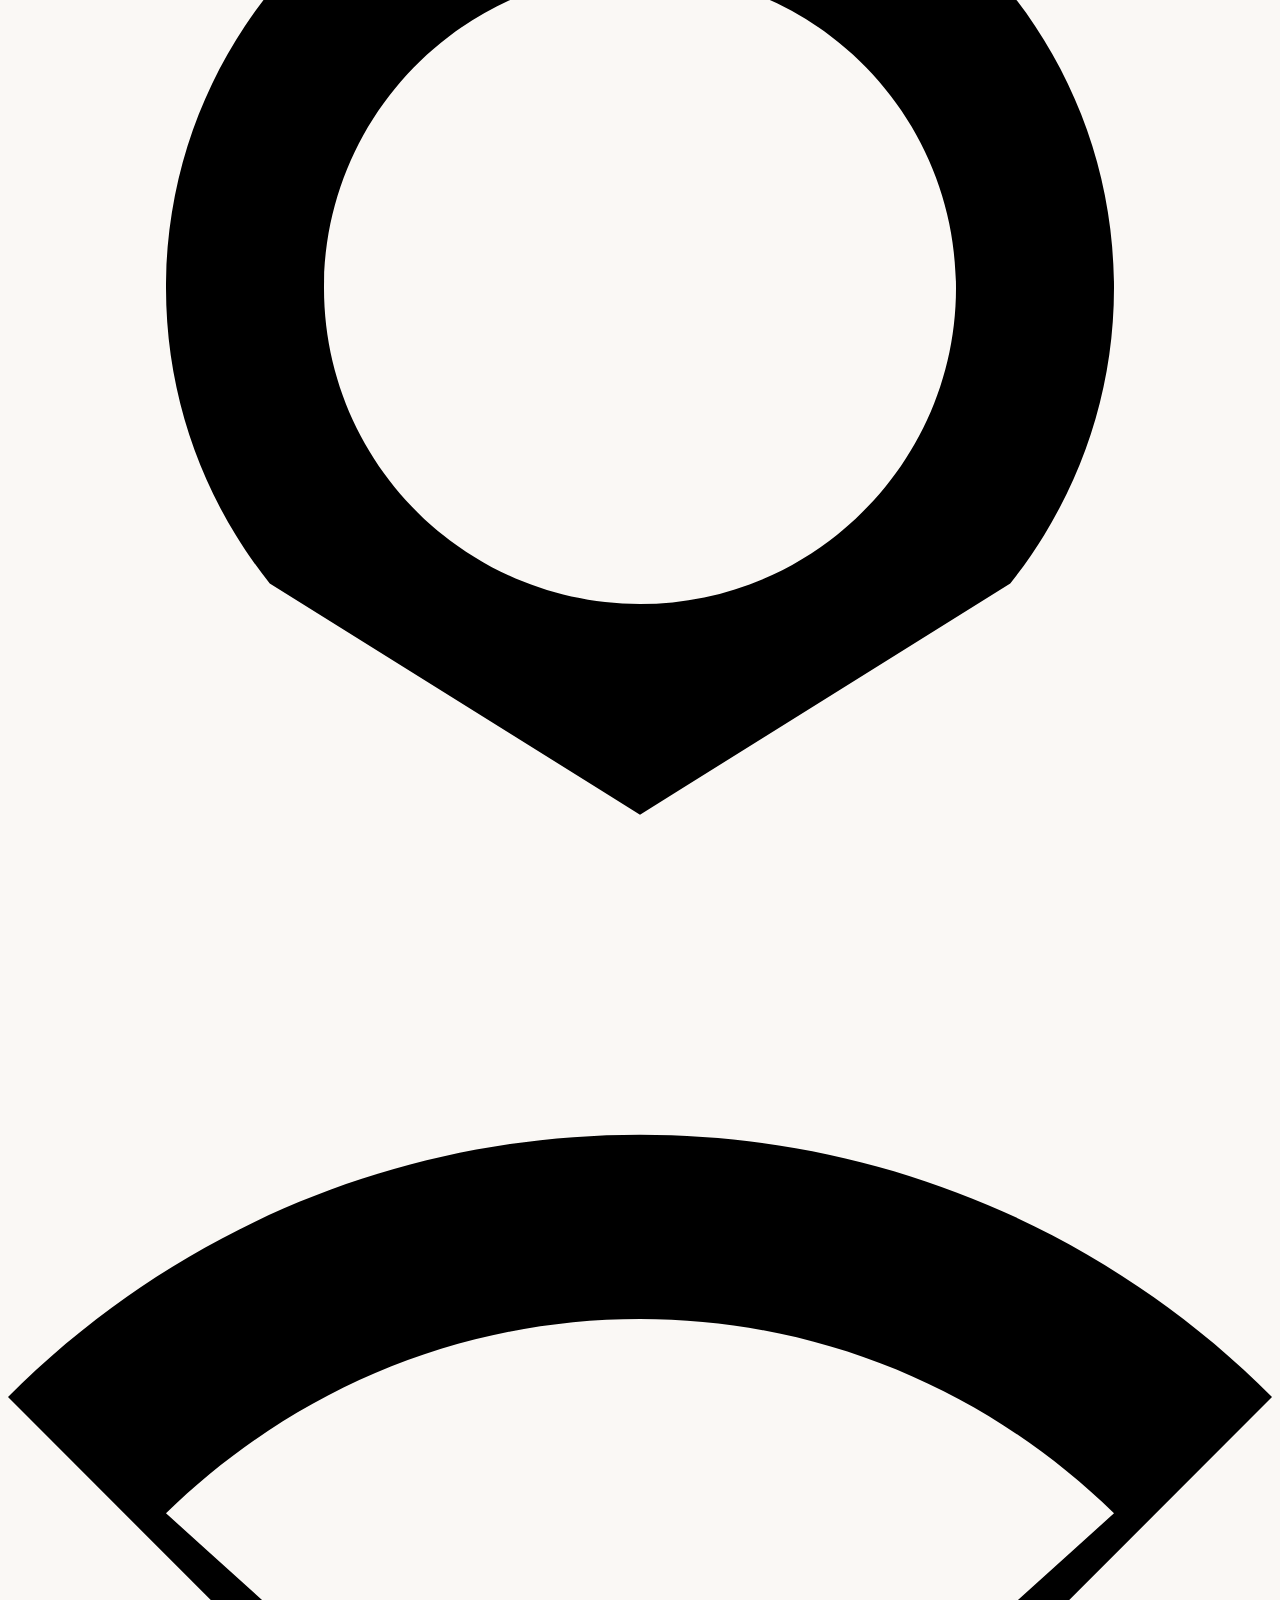
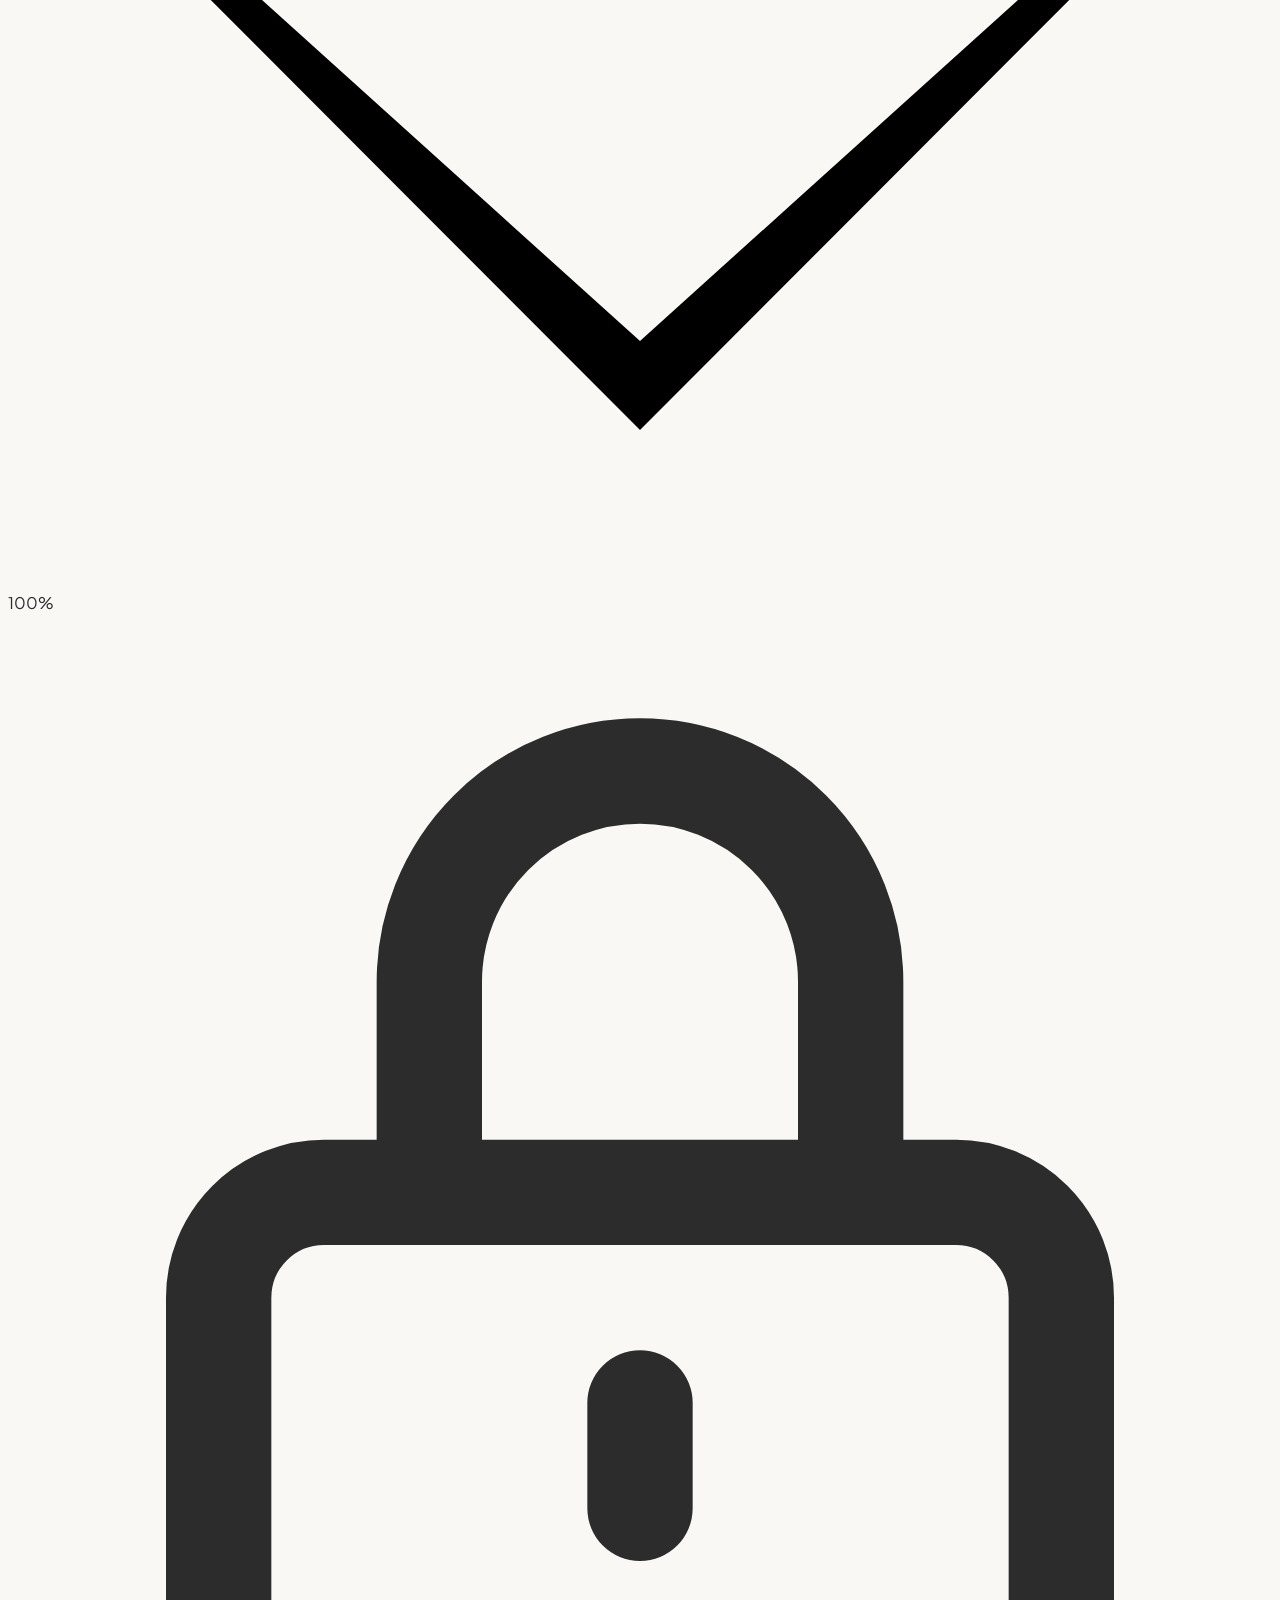
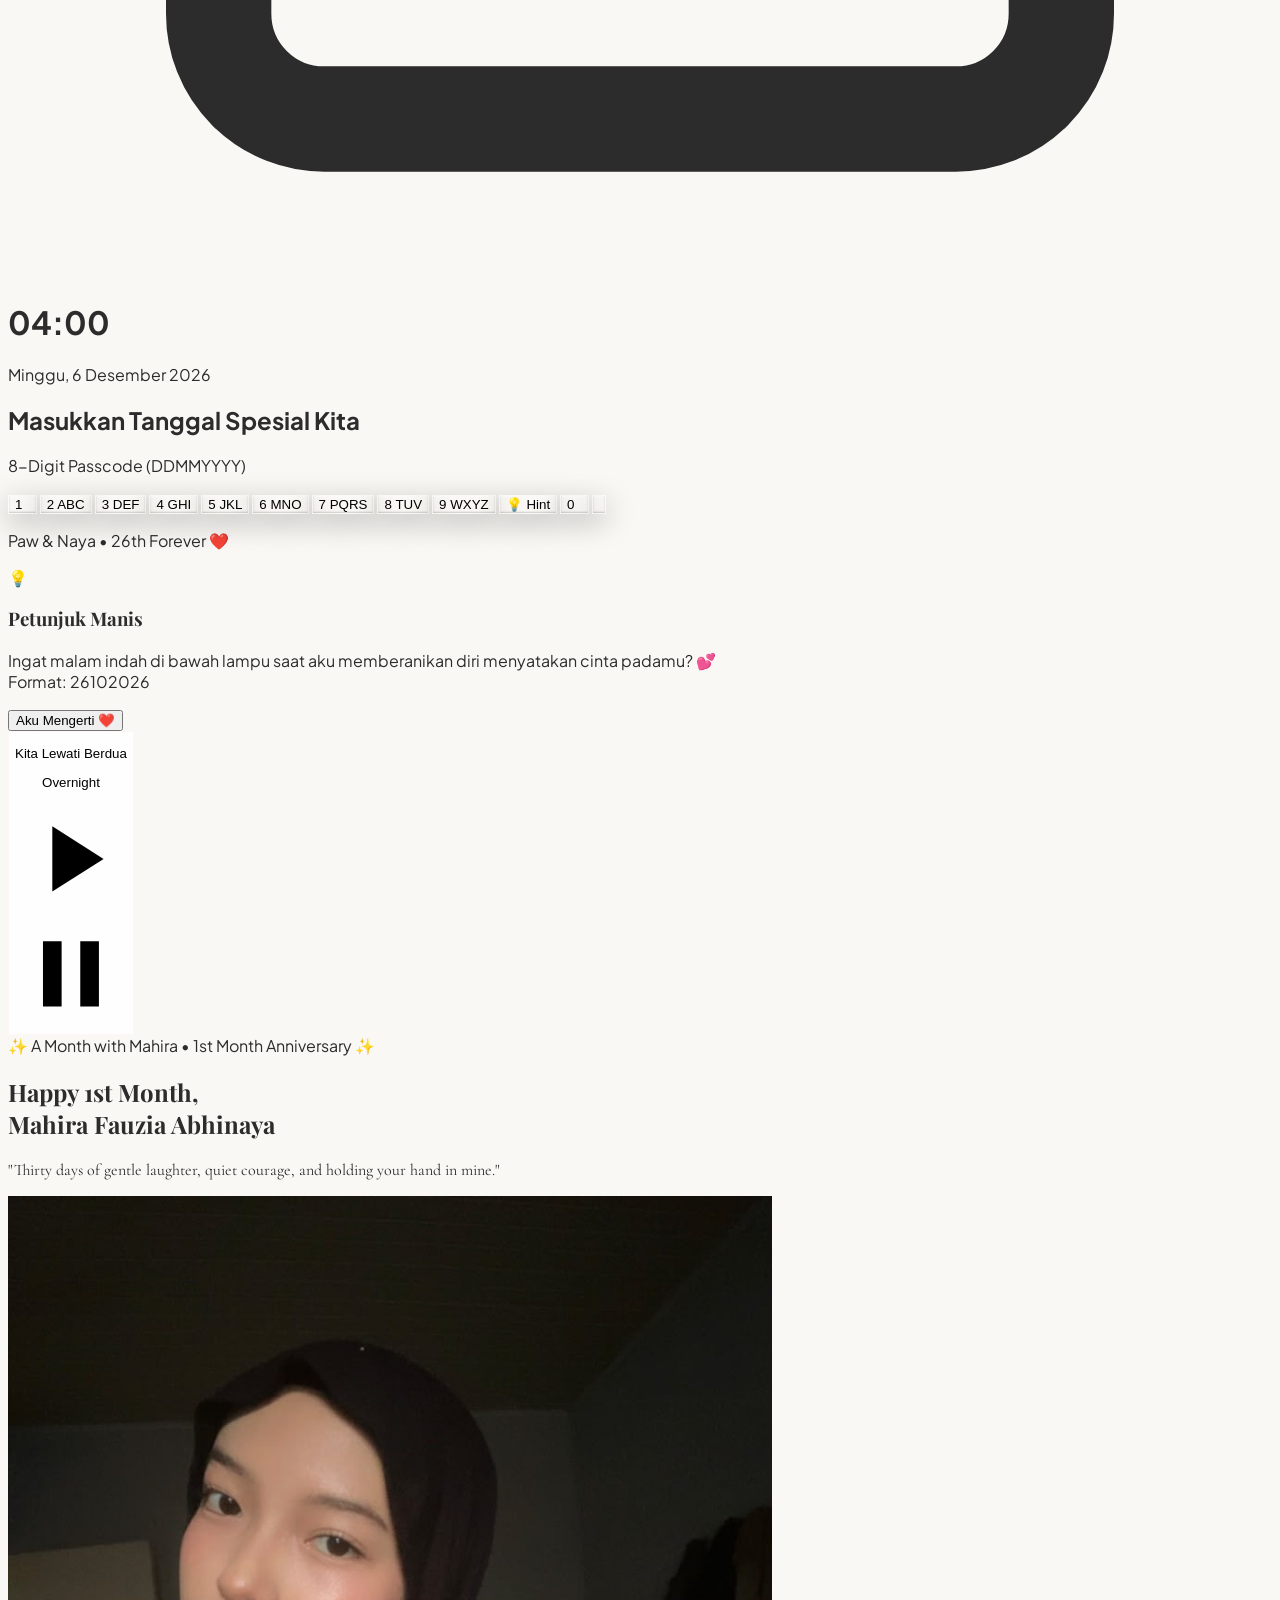
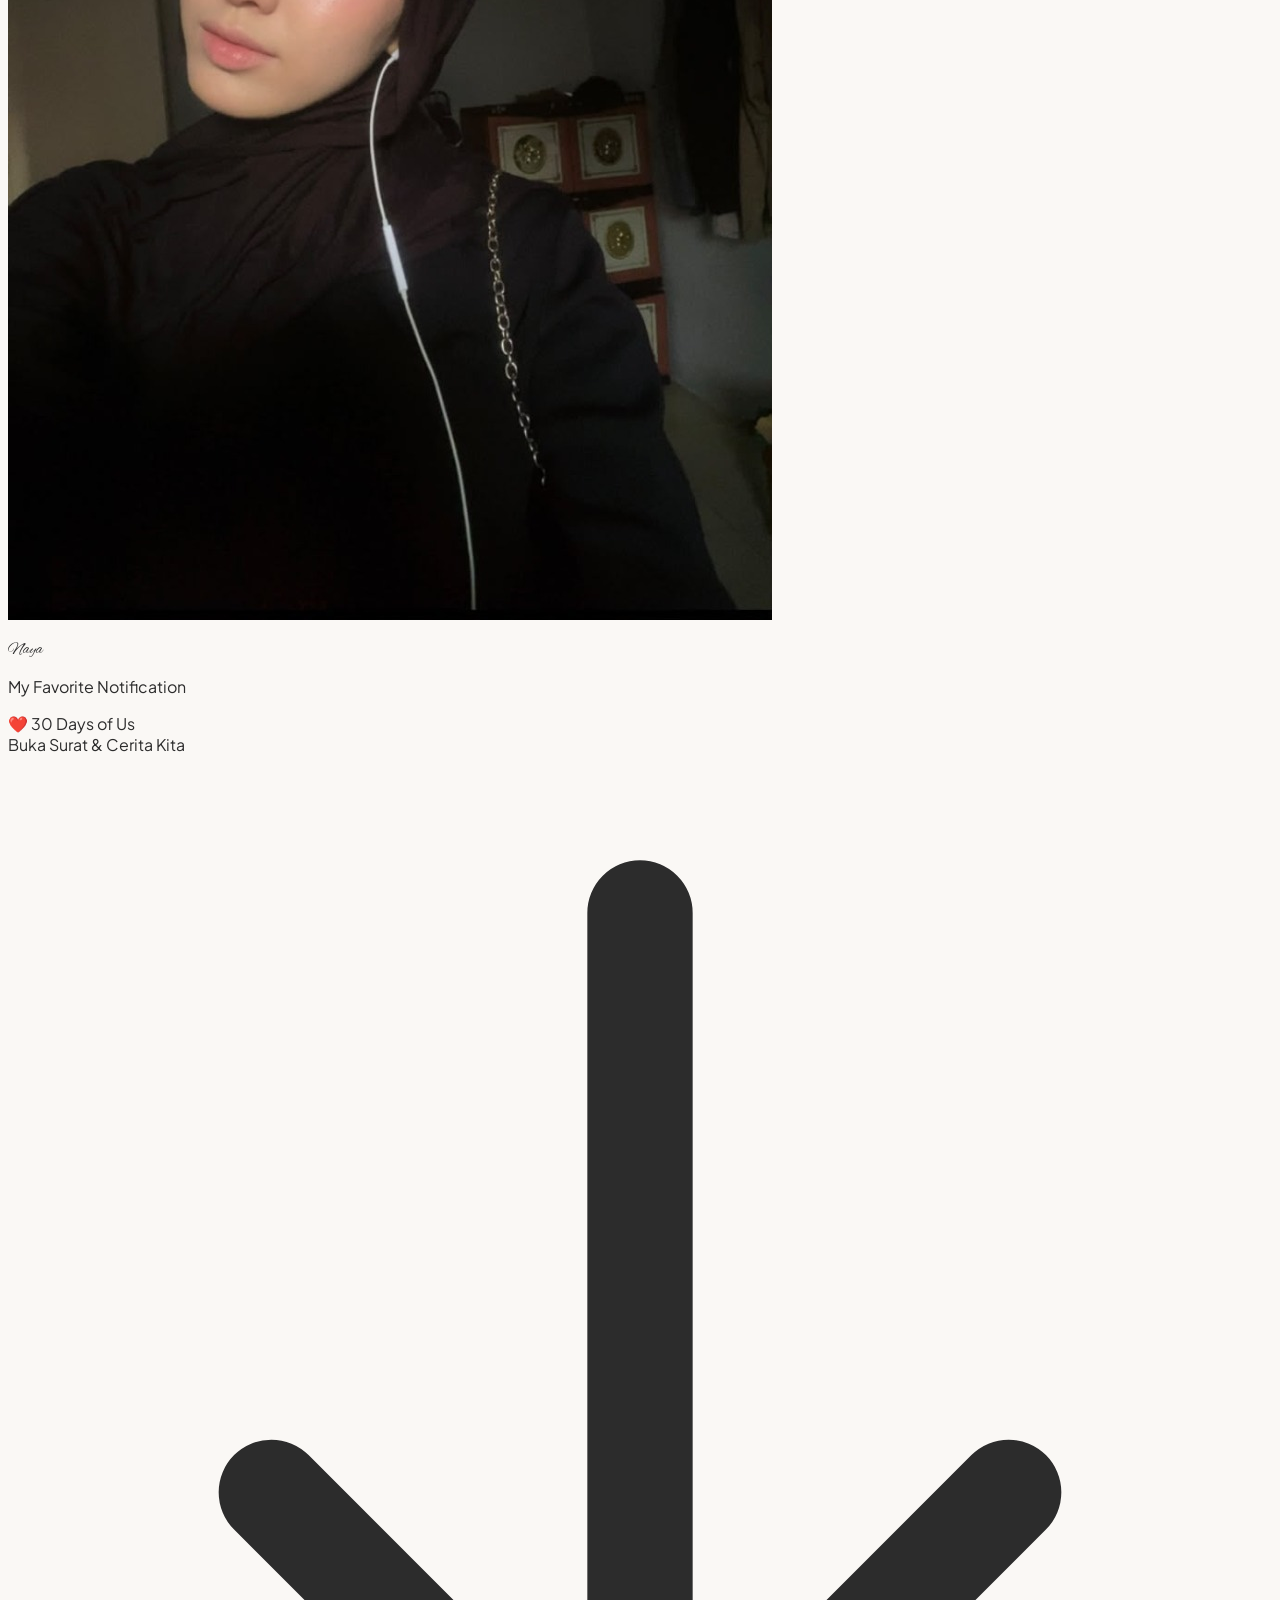
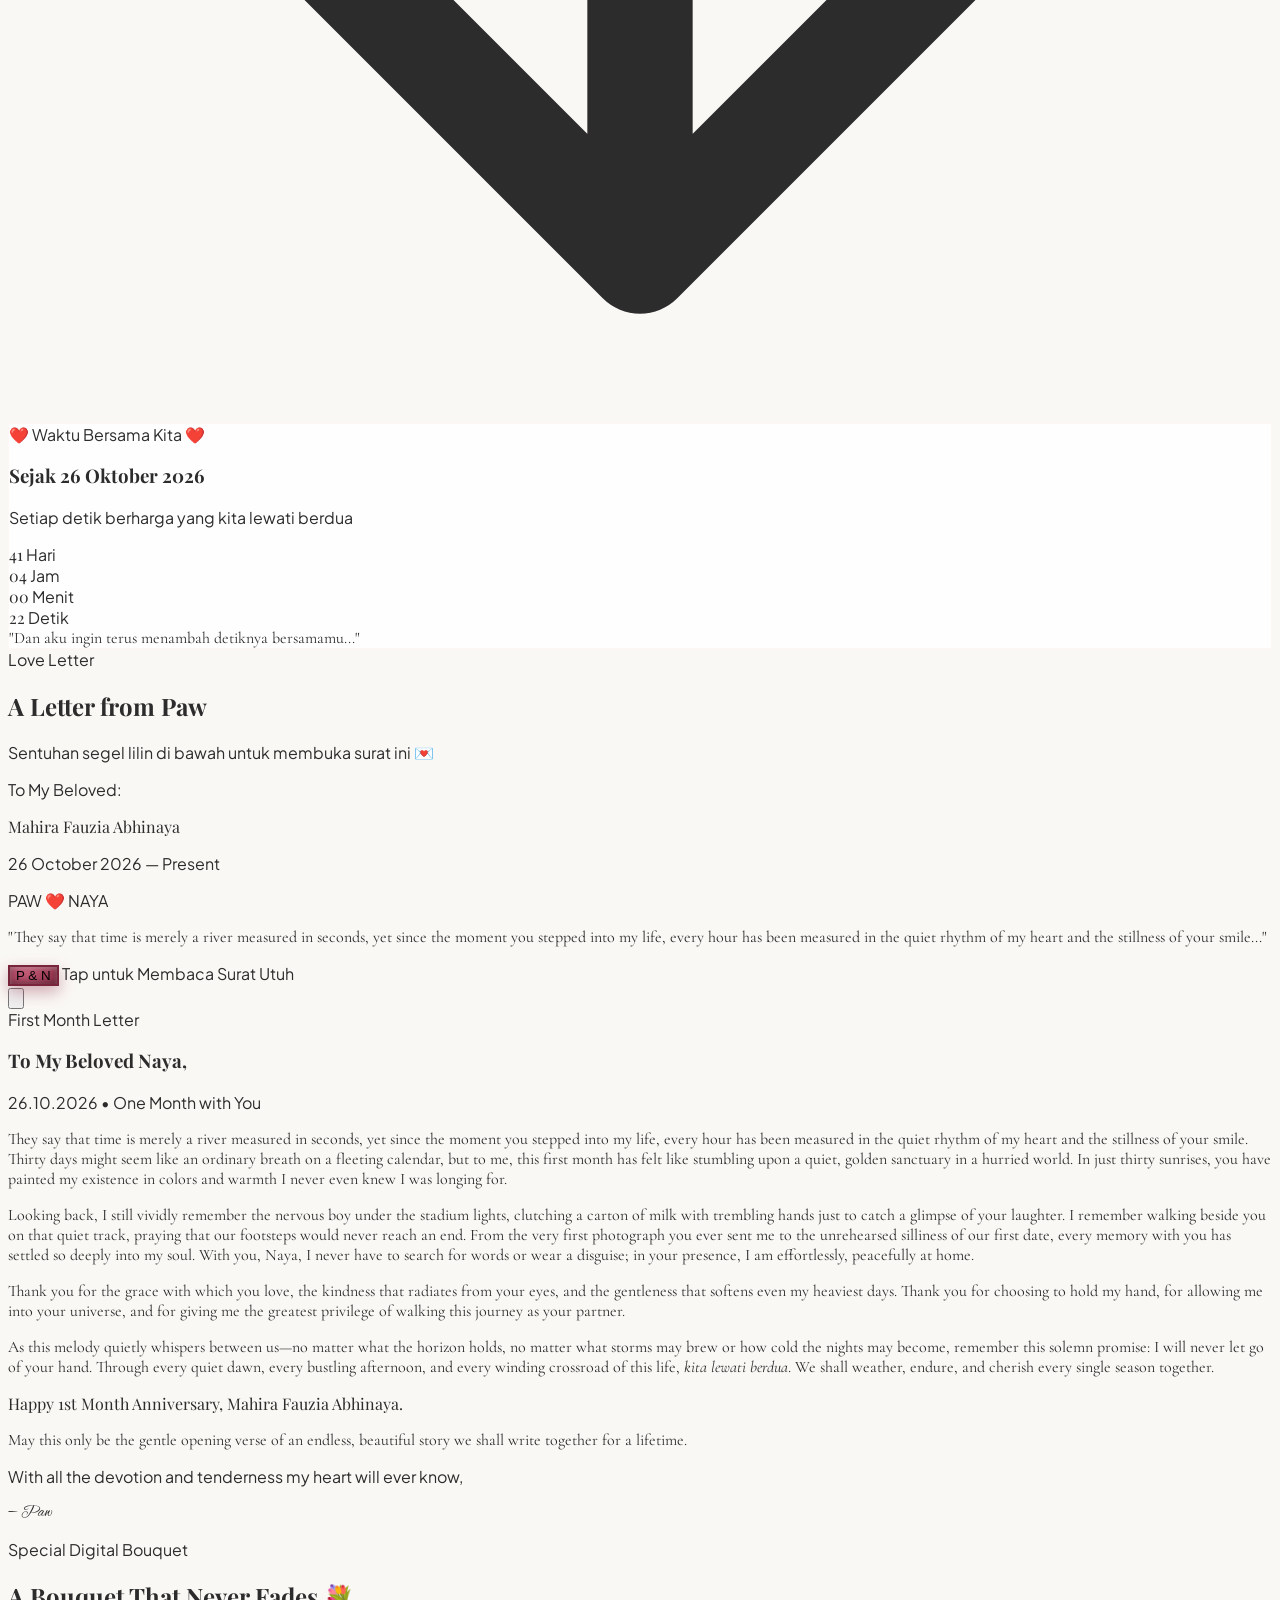
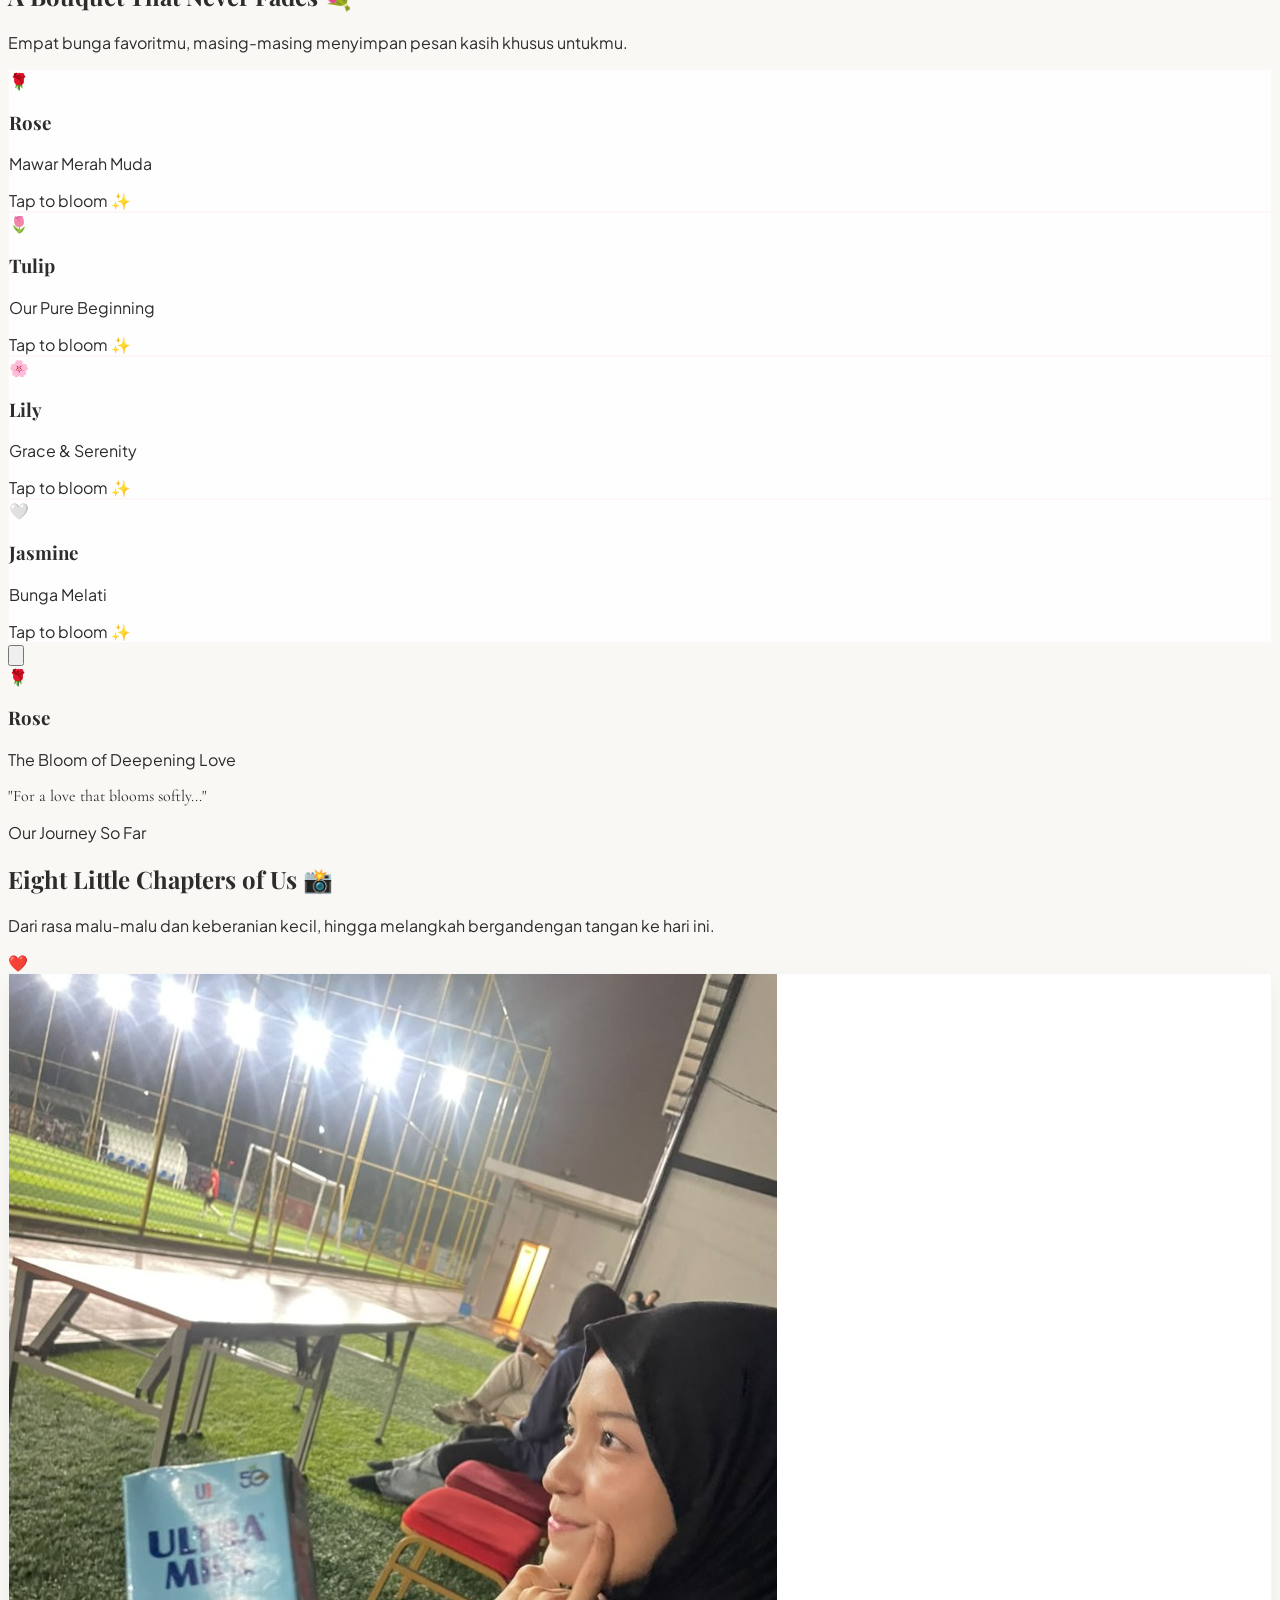
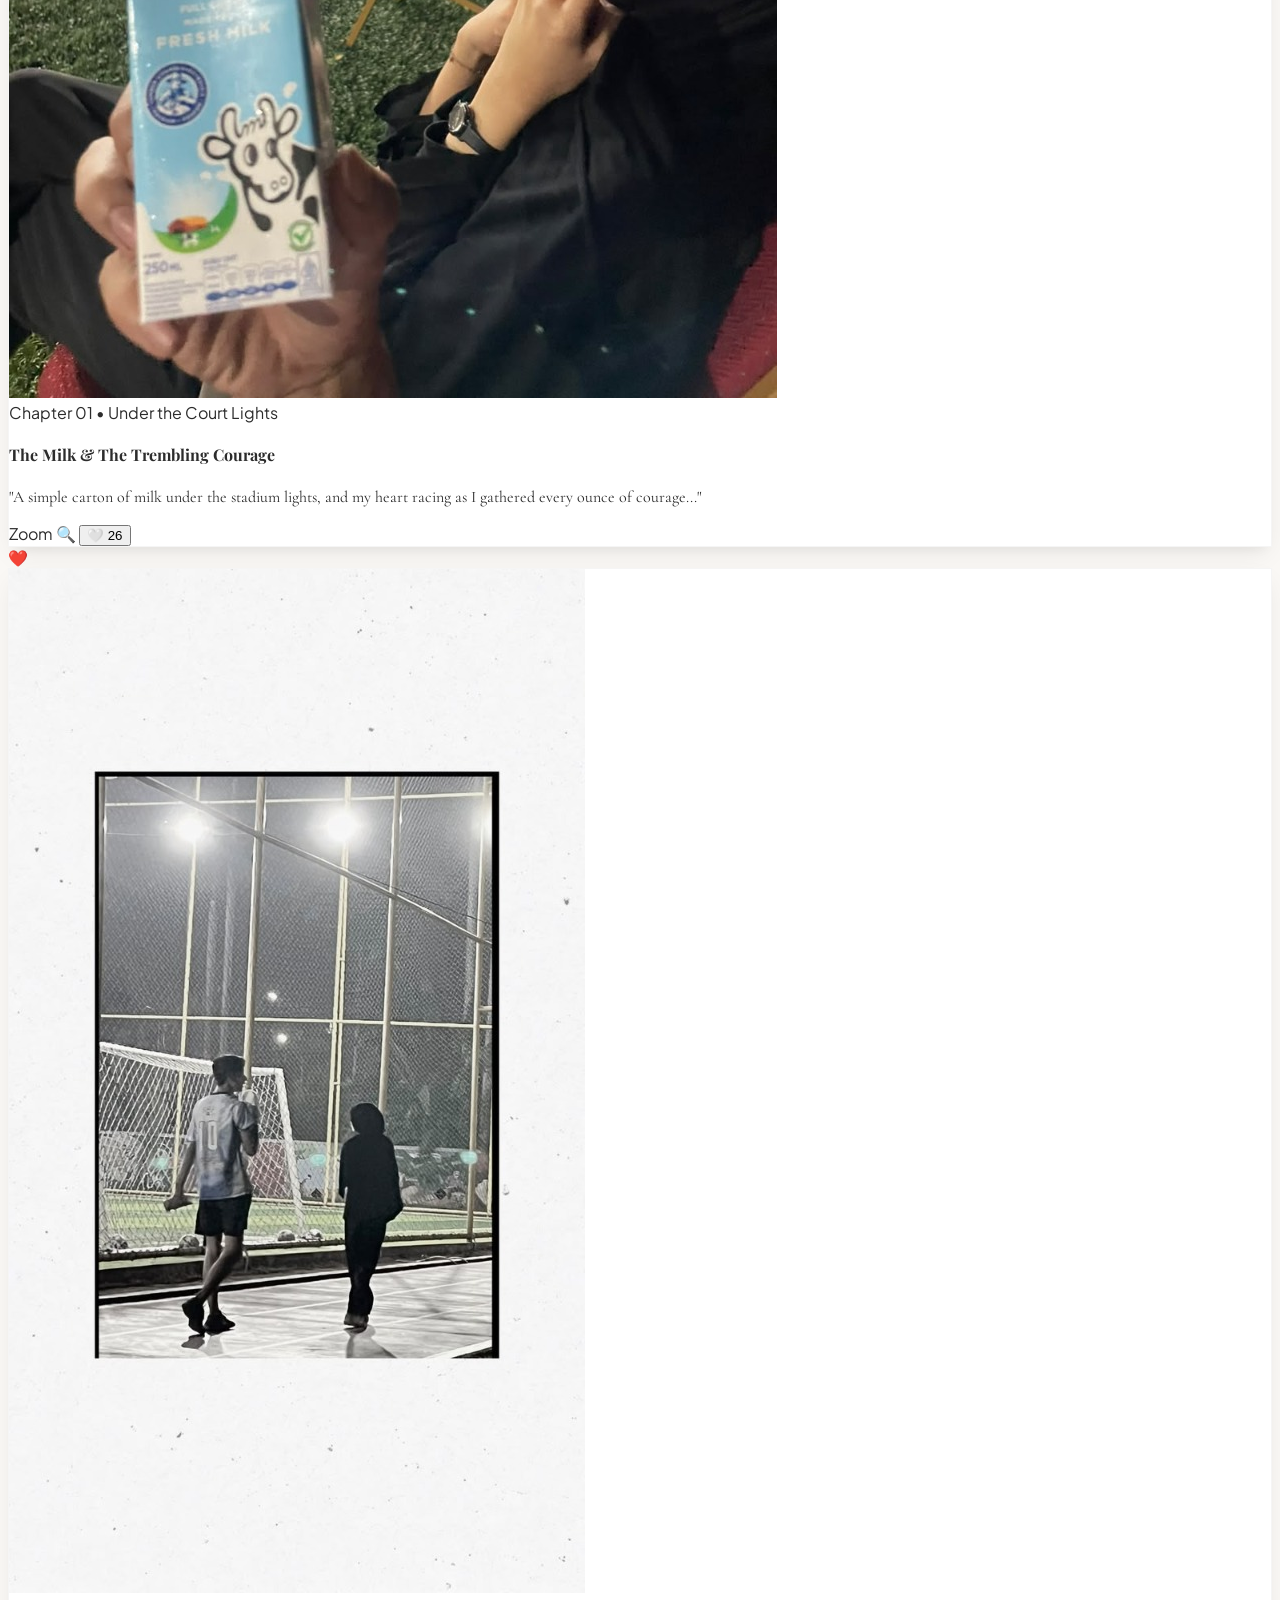
==== commit dc7df6f1: "feat: add 3.6s blooming flowers loading screen before lockscreen" ====
--- a/index.html
+++ b/index.html
@@ -24,6 +24,91 @@
 
   <!-- Audio Element -->
   <audio id="bg-music" src="assets/audio/kita-lewati-berdua.mp3" preload="auto" loop></audio>
+
+  <!-- ======================================================== -->
+  <!-- 0. BLOOMING FLOWERS PRELOADER (3-4s Duration) -->
+  <!-- ======================================================== -->
+  <div id="preloader" class="fixed inset-0 z-[100] flex flex-col items-center justify-between py-10 sm:py-12 px-6 bg-[#FAF7F2] select-none transition-all duration-1000 ease-in-out">
+    <!-- Ambient Floating Petals -->
+    <div class="absolute inset-0 overflow-hidden pointer-events-none">
+      <div class="absolute top-1/4 left-8 text-xl text-rose-300/60 animate-float">🌸</div>
+      <div class="absolute top-1/3 right-10 text-2xl text-pink-300/60 animate-float-reverse">🌷</div>
+      <div class="absolute bottom-1/4 left-12 text-lg text-rose-400/50 animate-float">🌹</div>
+      <div class="absolute bottom-1/3 right-8 text-xl text-amber-300/50 animate-float-reverse">✨</div>
+    </div>
+
+    <!-- Top Badge -->
+    <div class="relative z-10 text-center pt-2">
+      <span class="inline-flex items-center gap-1.5 px-4 py-1.5 rounded-full bg-rose-50 border border-rose-200/80 text-rose-800 text-xs font-semibold tracking-wider uppercase shadow-sm">
+        <span>✨</span>
+        <span>A Special Surprise for Naya</span>
+        <span>✨</span>
+      </span>
+    </div>
+
+    <!-- Centerpiece: Blooming Flower Vector -->
+    <div class="relative z-10 flex flex-col items-center justify-center my-auto">
+      <div class="bouquet-sway relative w-44 h-44 sm:w-52 sm:h-52 flex items-center justify-center">
+        <!-- SVG Blooming Flower Illustration -->
+        <svg class="w-full h-full overflow-visible" viewBox="0 0 200 200" fill="none">
+          <!-- Stems -->
+          <path class="anim-stem" d="M100 190 Q95 130 100 80" stroke="#7A9A60" stroke-width="3.5" stroke-linecap="round"/>
+          <path class="anim-stem" d="M100 190 Q75 140 65 95" stroke="#8CAE70" stroke-width="3" stroke-linecap="round" style="animation-delay: 0.2s;"/>
+          <path class="anim-stem" d="M100 190 Q125 140 135 95" stroke="#8CAE70" stroke-width="3" stroke-linecap="round" style="animation-delay: 0.3s;"/>
+          
+          <!-- Leaves -->
+          <path class="anim-leaf opacity-0" d="M96 145 C75 140 70 120 98 128 C98 128 98 140 96 145 Z" fill="#8CAE70"/>
+          <path class="anim-leaf opacity-0" d="M104 135 C125 130 130 110 102 118 C102 118 102 130 104 135 Z" fill="#7A9A60" style="animation-delay: 0.8s;"/>
+
+          <!-- Flower 2 (Left Tulip - Pink) -->
+          <g transform="translate(65, 95)">
+            <ellipse class="anim-petal-1 opacity-0" cx="-10" cy="-12" rx="12" ry="18" fill="#F4A7B9" transform="rotate(-20)" />
+            <ellipse class="anim-petal-1 opacity-0" cx="10" cy="-12" rx="12" ry="18" fill="#F4A7B9" transform="rotate(20)" />
+            <ellipse class="anim-petal-center opacity-0" cx="0" cy="-14" rx="11" ry="20" fill="#E87A90" />
+          </g>
+
+          <!-- Flower 3 (Right Jasmine / Lily - Cream/White) -->
+          <g transform="translate(135, 95)">
+            <ellipse class="anim-petal-2 opacity-0" cx="0" cy="-18" rx="8" ry="16" fill="#FFFDF0" stroke="#E8DFC8" stroke-width="1"/>
+            <ellipse class="anim-petal-2 opacity-0" cx="-14" cy="-5" rx="8" ry="16" fill="#FFFDF0" stroke="#E8DFC8" stroke-width="1" transform="rotate(-60)"/>
+            <ellipse class="anim-petal-2 opacity-0" cx="14" cy="-5" rx="8" ry="16" fill="#FFFDF0" stroke="#E8DFC8" stroke-width="1" transform="rotate(60)"/>
+            <circle class="anim-petal-center opacity-0" cx="0" cy="-8" r="6" fill="#FCD34D" />
+          </g>
+
+          <!-- Flower 1 (Center Main Rose - Dusty Red/Rose) -->
+          <g transform="translate(100, 75)">
+            <!-- Outer Petals -->
+            <path class="anim-petal-1 opacity-0" d="M-28 0 C-35 -20 -10 -35 0 -22 C10 -35 35 -20 28 0 C22 20 -22 20 -28 0 Z" fill="#E89999" />
+            <path class="anim-petal-2 opacity-0" d="M-20 -5 C-25 -22 0 -30 18 -15 C25 5 0 22 -20 -5 Z" fill="#D9777F" />
+            <path class="anim-petal-3 opacity-0" d="M15 -5 C22 -20 -5 -28 -15 -12 C-20 8 5 20 15 -5 Z" fill="#C25975" />
+            <!-- Rose Core Bud -->
+            <ellipse class="anim-petal-center opacity-0" cx="0" cy="-6" rx="9" ry="12" fill="#A3485E" />
+            <circle class="anim-petal-center opacity-0" cx="0" cy="-6" r="4" fill="#8E2F48" />
+          </g>
+        </svg>
+      </div>
+
+      <!-- Title & Poetic Loading Text -->
+      <h2 class="font-serif-title font-bold text-2xl text-neutral-900 mt-6 tracking-wide">
+        A Month with Mahira
+      </h2>
+      <p class="font-prose text-base italic text-neutral-600 mt-1.5 text-center max-w-xs">
+        "Merekahkan kenangan manis untuk Naya... 🌸"
+      </p>
+
+      <!-- Romantic Progress Bar -->
+      <div class="w-64 max-w-xs mt-6 bg-rose-100/80 h-1.5 rounded-full overflow-hidden shadow-inner p-0.5">
+        <div id="preloader-progress" class="bg-gradient-to-r from-rose-400 via-rose-500 to-amber-400 h-full w-0 rounded-full transition-all duration-300 ease-out"></div>
+      </div>
+      <p id="preloader-percent" class="text-[11px] font-semibold text-rose-800/80 mt-2 tracking-wider">Menyiapkan kejutan... 0%</p>
+    </div>
+
+    <!-- Bottom Signature -->
+    <div class="relative z-10 text-center pb-2">
+      <p class="font-script text-2xl text-rose-700">Paw & Naya</p>
+      <p class="text-[10px] text-neutral-400 mt-0.5 tracking-wider">26.10.2026 • 1st Month Anniversary</p>
+    </div>
+  </div>
 
   <!-- ======================================================== -->
   <!-- 1. LOCKSCREEN OVERLAY (8-Digit PIN Passcode) -->
--- a/assets/css/style.css
+++ b/assets/css/style.css
@@ -291,3 +291,61 @@
   border: 1.5px solid rgba(212, 175, 55, 0.4);
   box-shadow: 0 10px 30px -5px rgba(212, 175, 55, 0.15), 0 4px 6px -2px rgba(0, 0, 0, 0.05);
 }
+
+/* Preloader Blooming Flower Animations */
+@keyframes stemGrow {
+  0% { stroke-dashoffset: 120; opacity: 0; }
+  15% { opacity: 1; }
+  100% { stroke-dashoffset: 0; opacity: 1; }
+}
+@keyframes petalBloom {
+  0% { transform: scale(0) rotate(-15deg); opacity: 0; }
+  60% { transform: scale(1.18) rotate(5deg); opacity: 1; }
+  100% { transform: scale(1) rotate(0deg); opacity: 1; }
+}
+@keyframes leafSprout {
+  0% { transform: scale(0); opacity: 0; }
+  100% { transform: scale(1); opacity: 1; }
+}
+@keyframes bouquetSway {
+  0%, 100% { transform: rotate(0deg); }
+  50% { transform: rotate(2deg); }
+}
+
+.anim-stem {
+  stroke-dasharray: 120;
+  stroke-dashoffset: 120;
+  animation: stemGrow 1.6s cubic-bezier(0.4, 0, 0.2, 1) forwards;
+}
+.anim-leaf {
+  transform-origin: bottom center;
+  animation: leafSprout 1.2s cubic-bezier(0.34, 1.56, 0.64, 1) 0.6s forwards;
+}
+.anim-petal-1 {
+  transform-origin: center;
+  animation: petalBloom 1.3s cubic-bezier(0.34, 1.56, 0.64, 1) 0.9s forwards;
+}
+.anim-petal-2 {
+  transform-origin: center;
+  animation: petalBloom 1.3s cubic-bezier(0.34, 1.56, 0.64, 1) 1.2s forwards;
+}
+.anim-petal-3 {
+  transform-origin: center;
+  animation: petalBloom 1.3s cubic-bezier(0.34, 1.56, 0.64, 1) 1.5s forwards;
+}
+.anim-petal-center {
+  transform-origin: center;
+  animation: petalBloom 1.2s cubic-bezier(0.34, 1.56, 0.64, 1) 1.8s forwards;
+}
+.bouquet-sway {
+  animation: bouquetSway 4s ease-in-out infinite 2.2s;
+}
+
+/* Preloader Exit Animation */
+.preloader-fade-out {
+  opacity: 0 !important;
+  filter: blur(12px) !important;
+  transform: scale(1.06) !important;
+  pointer-events: none !important;
+  transition: all 0.9s cubic-bezier(0.4, 0, 0.2, 1) !important;
+}
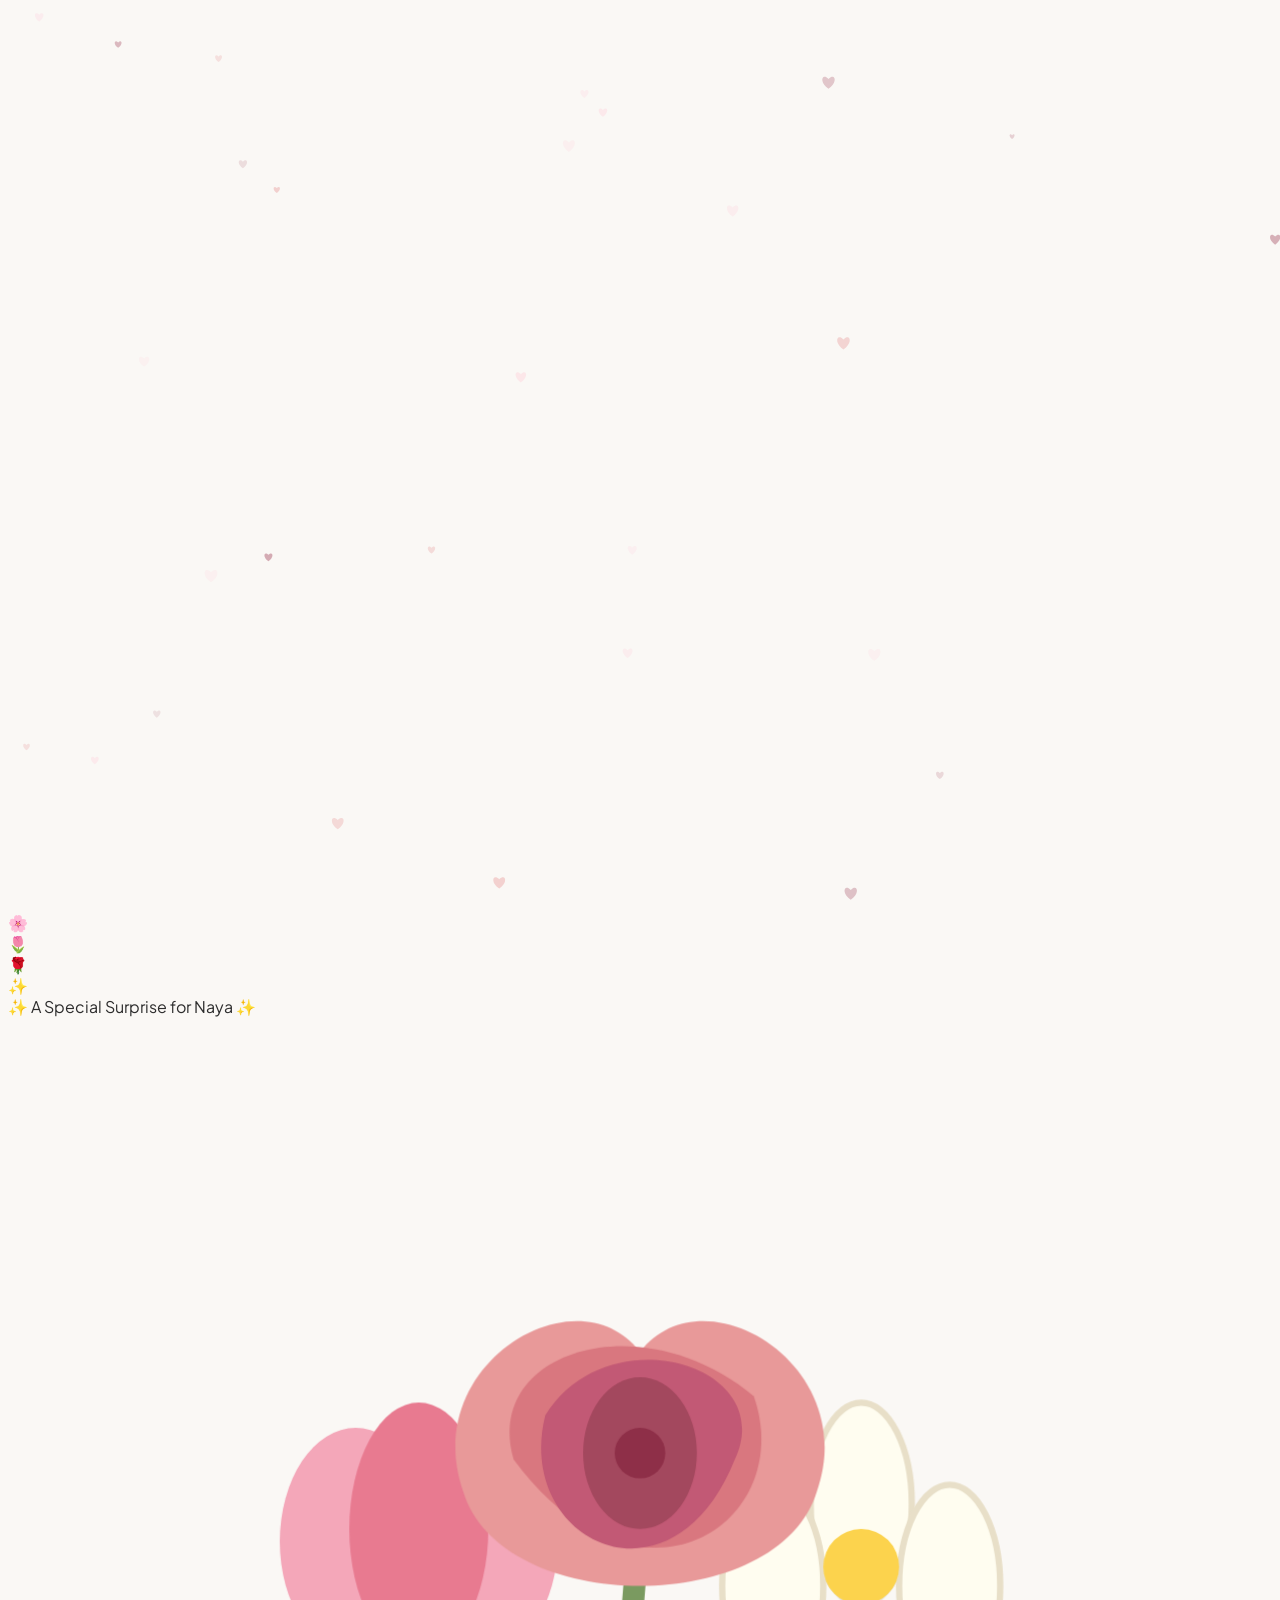
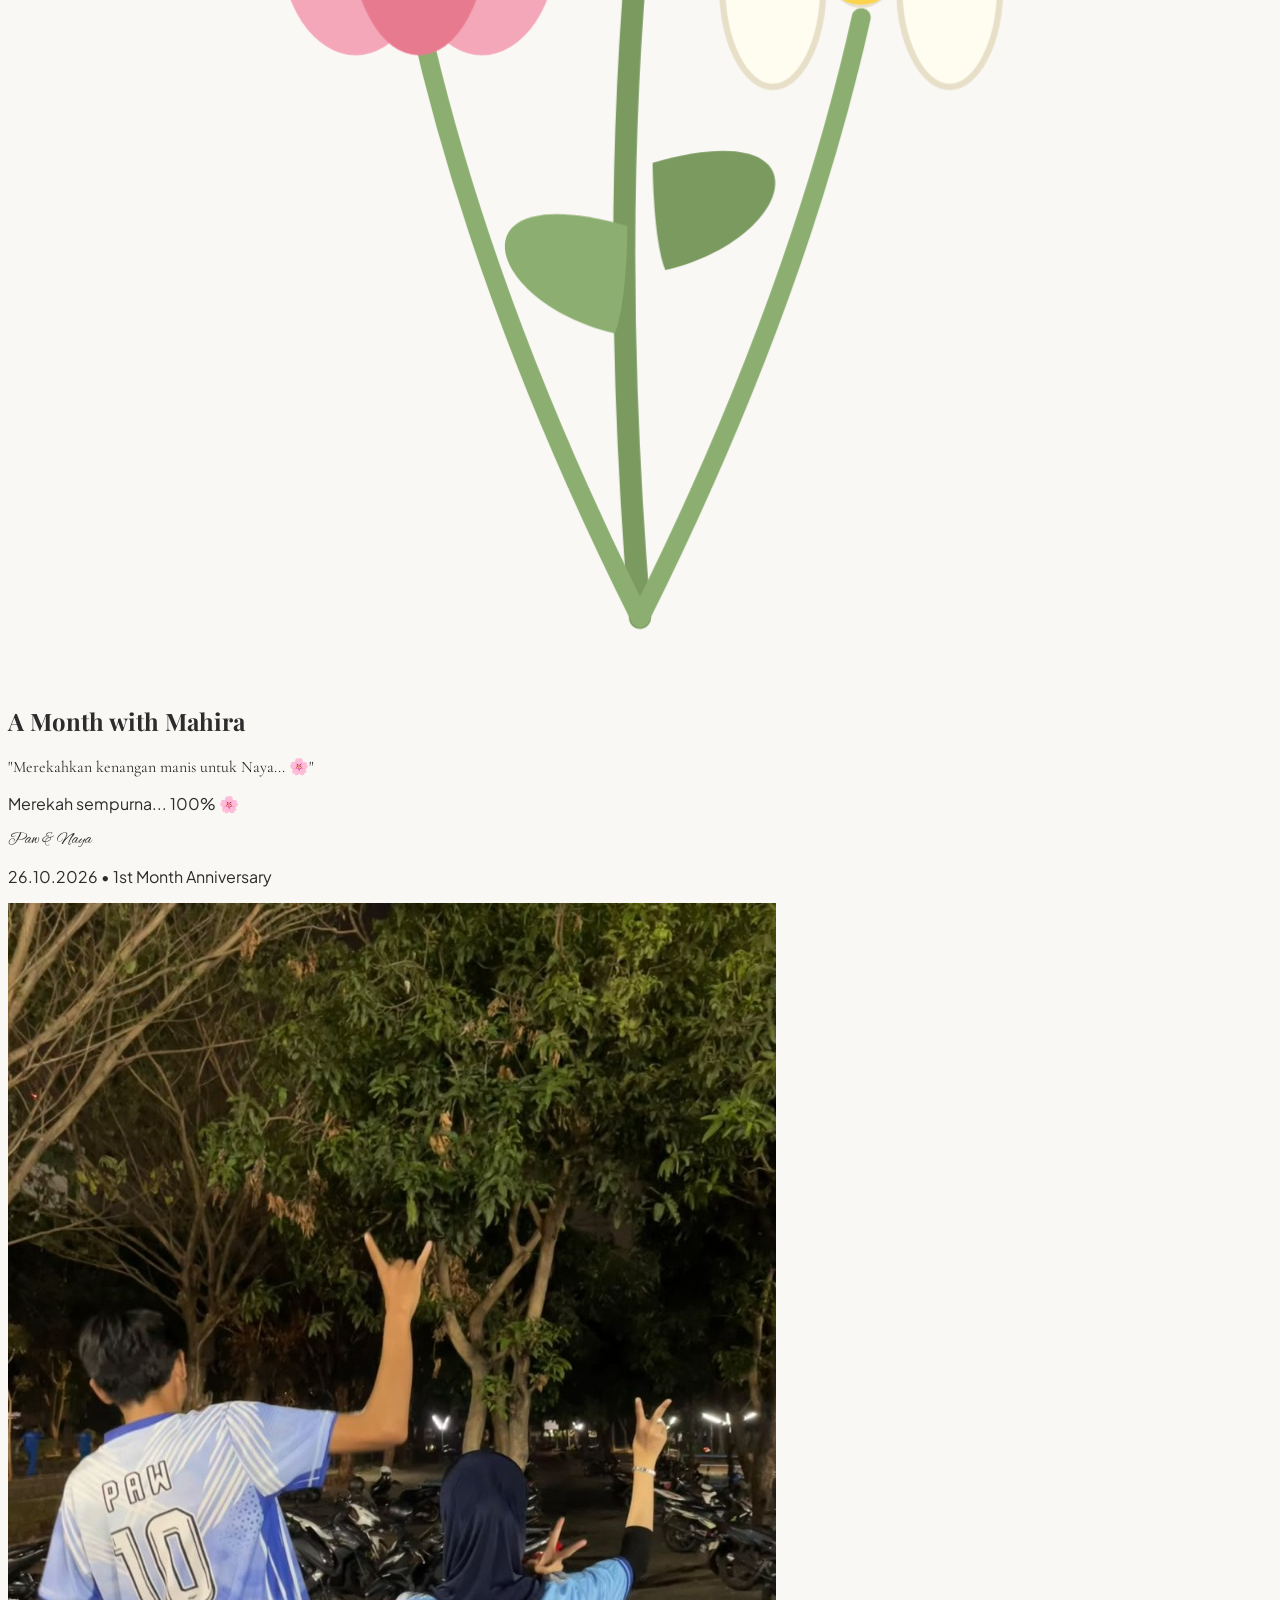
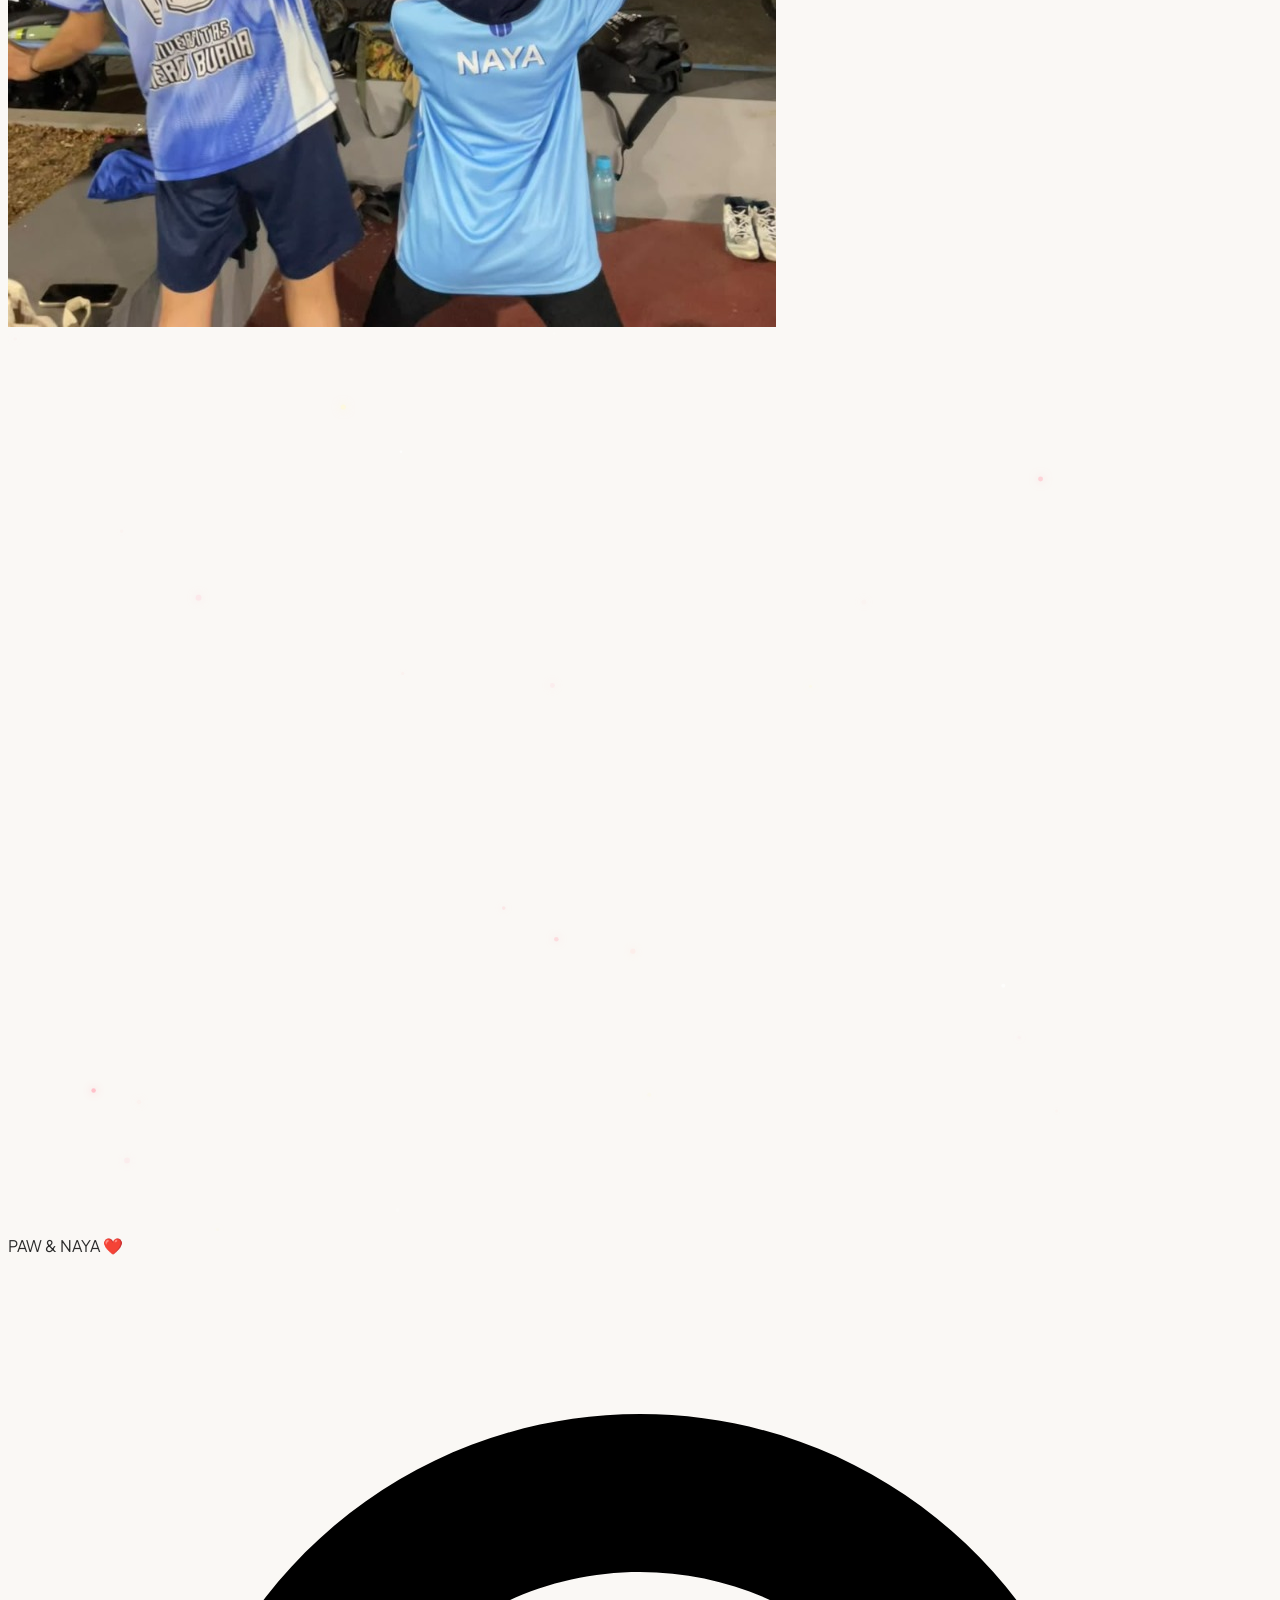
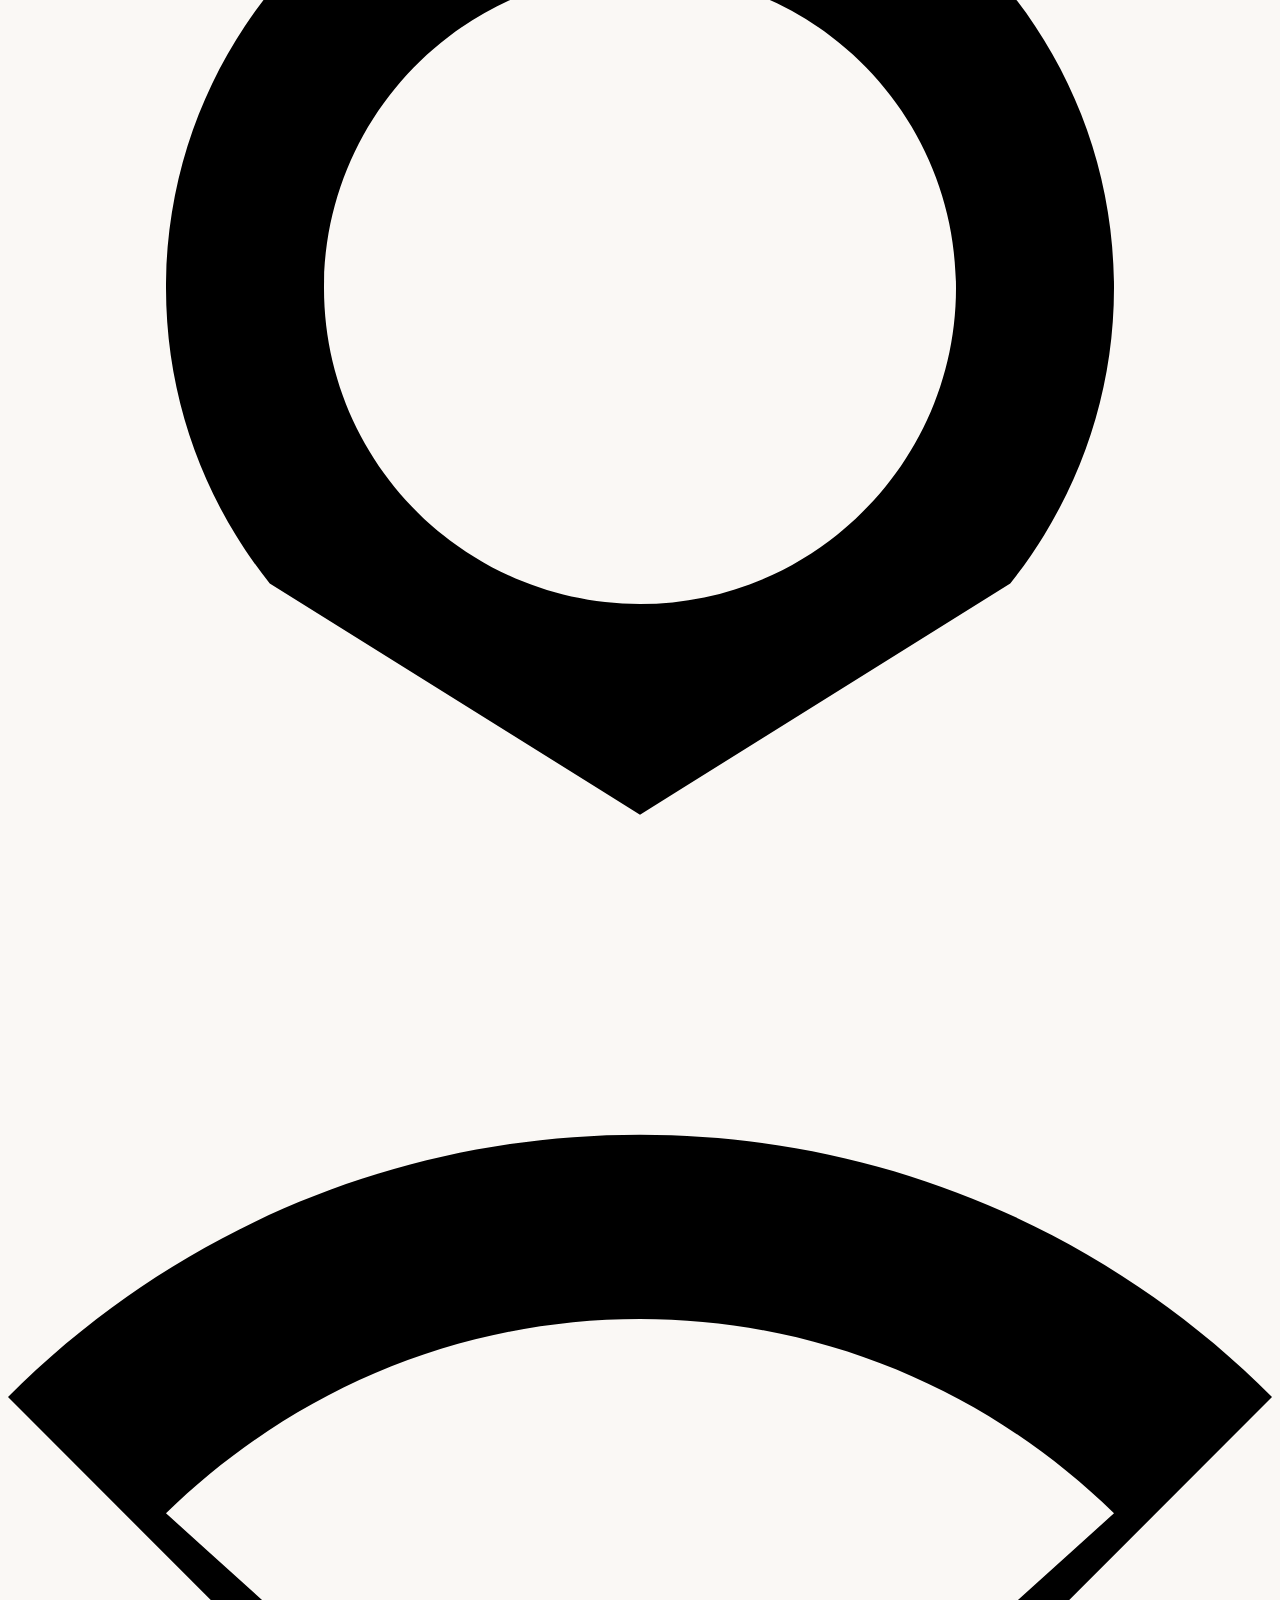
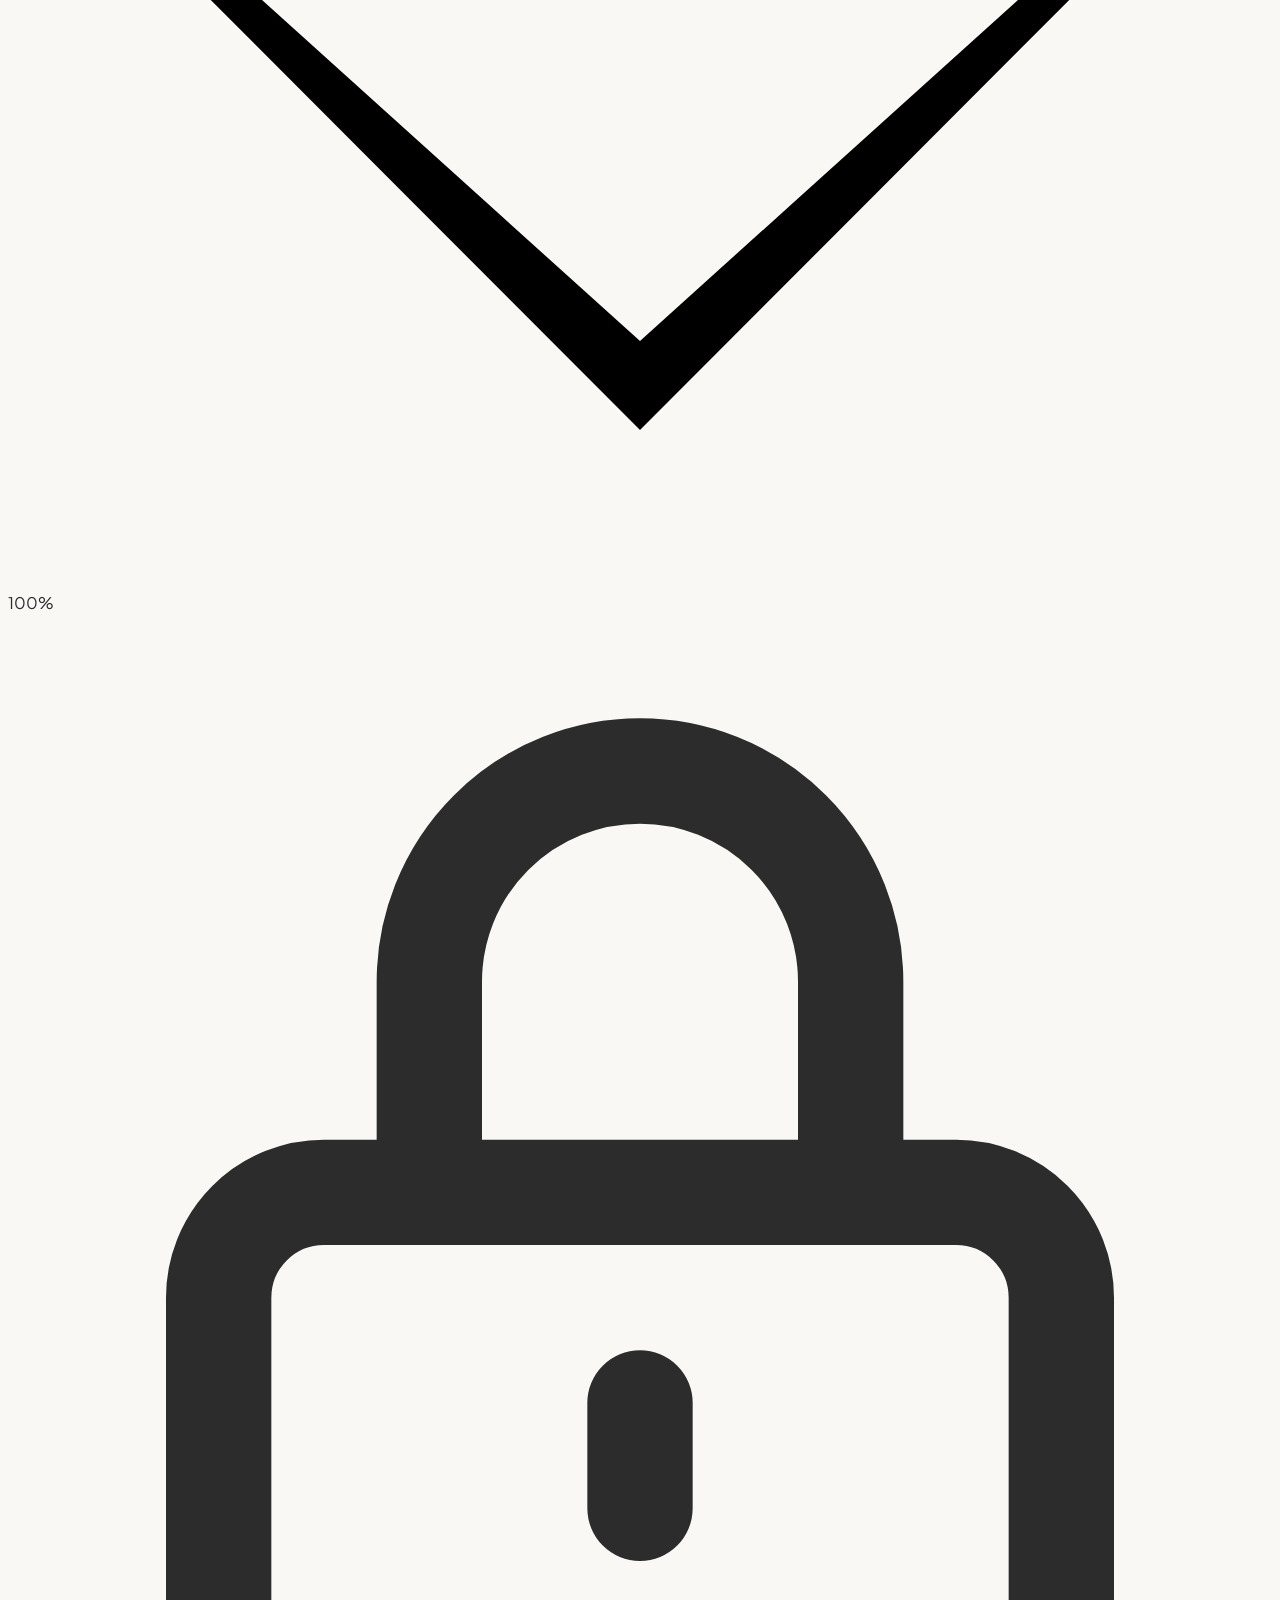
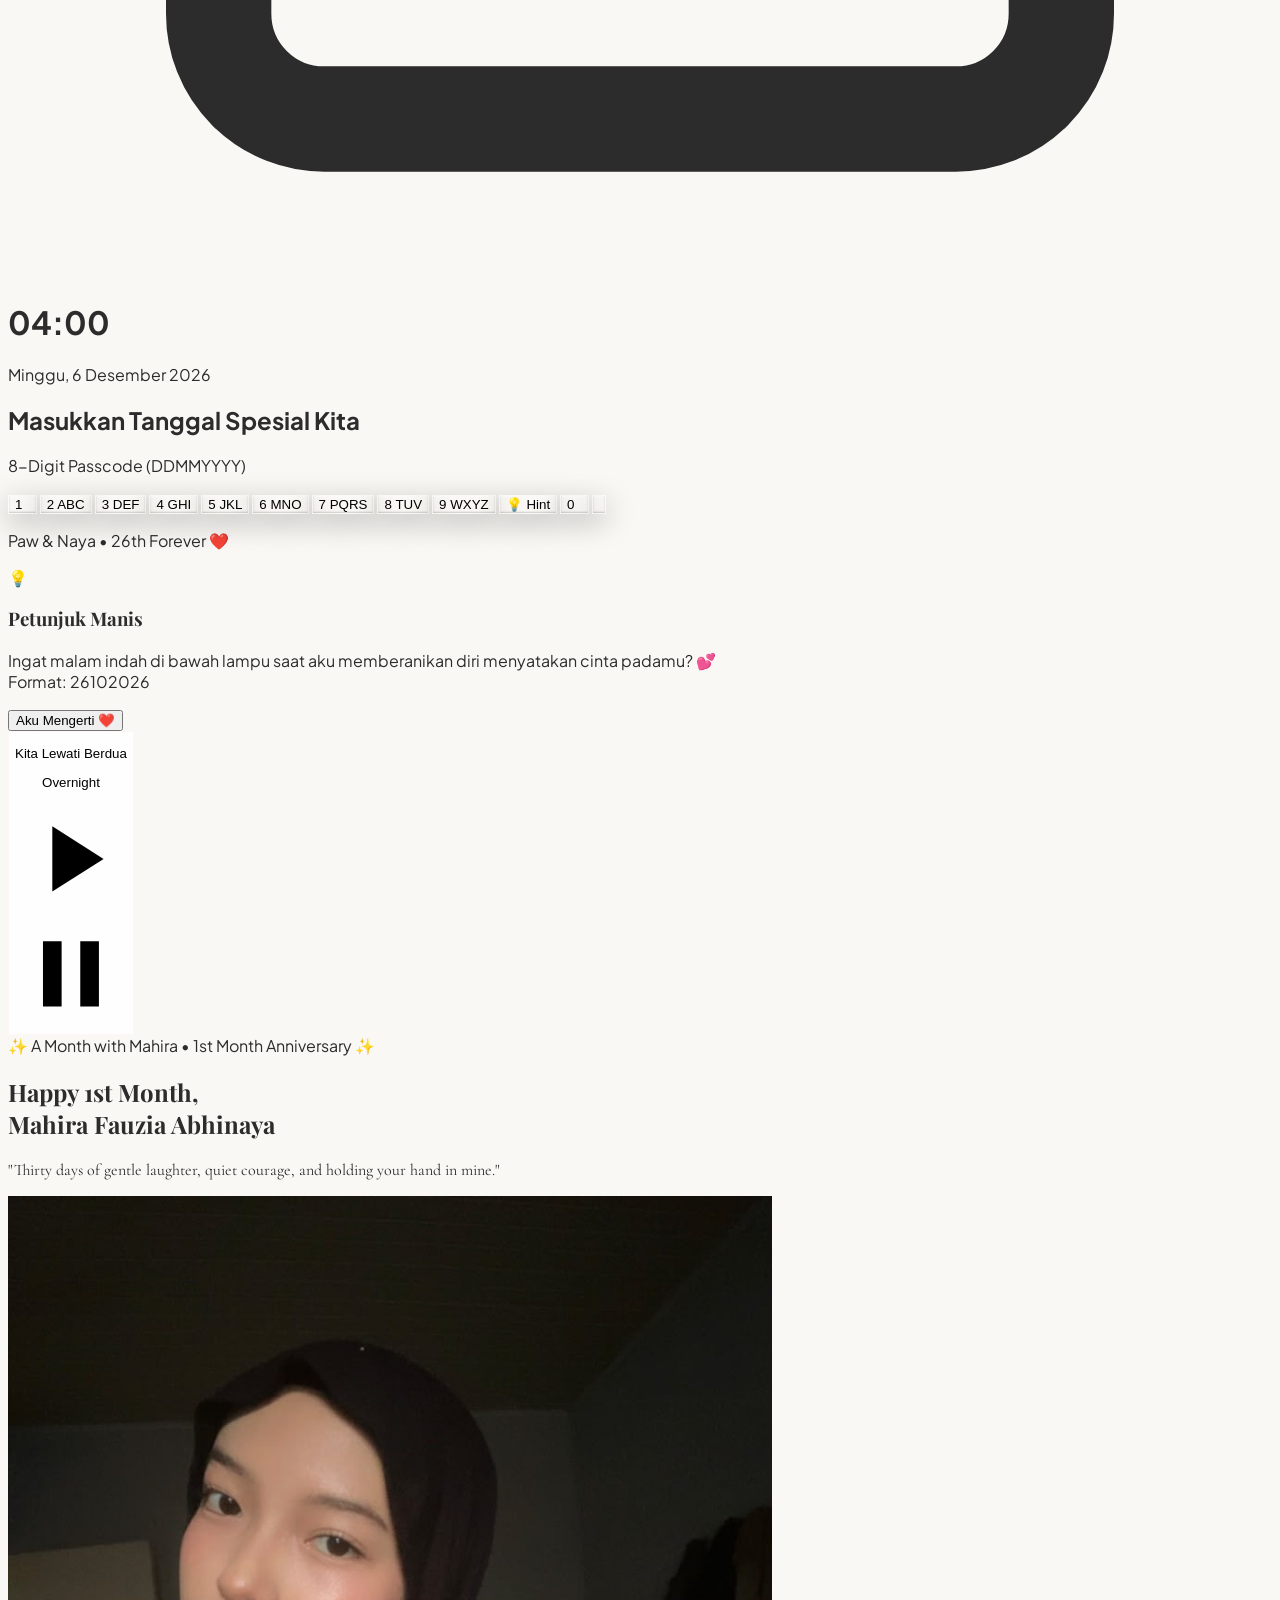
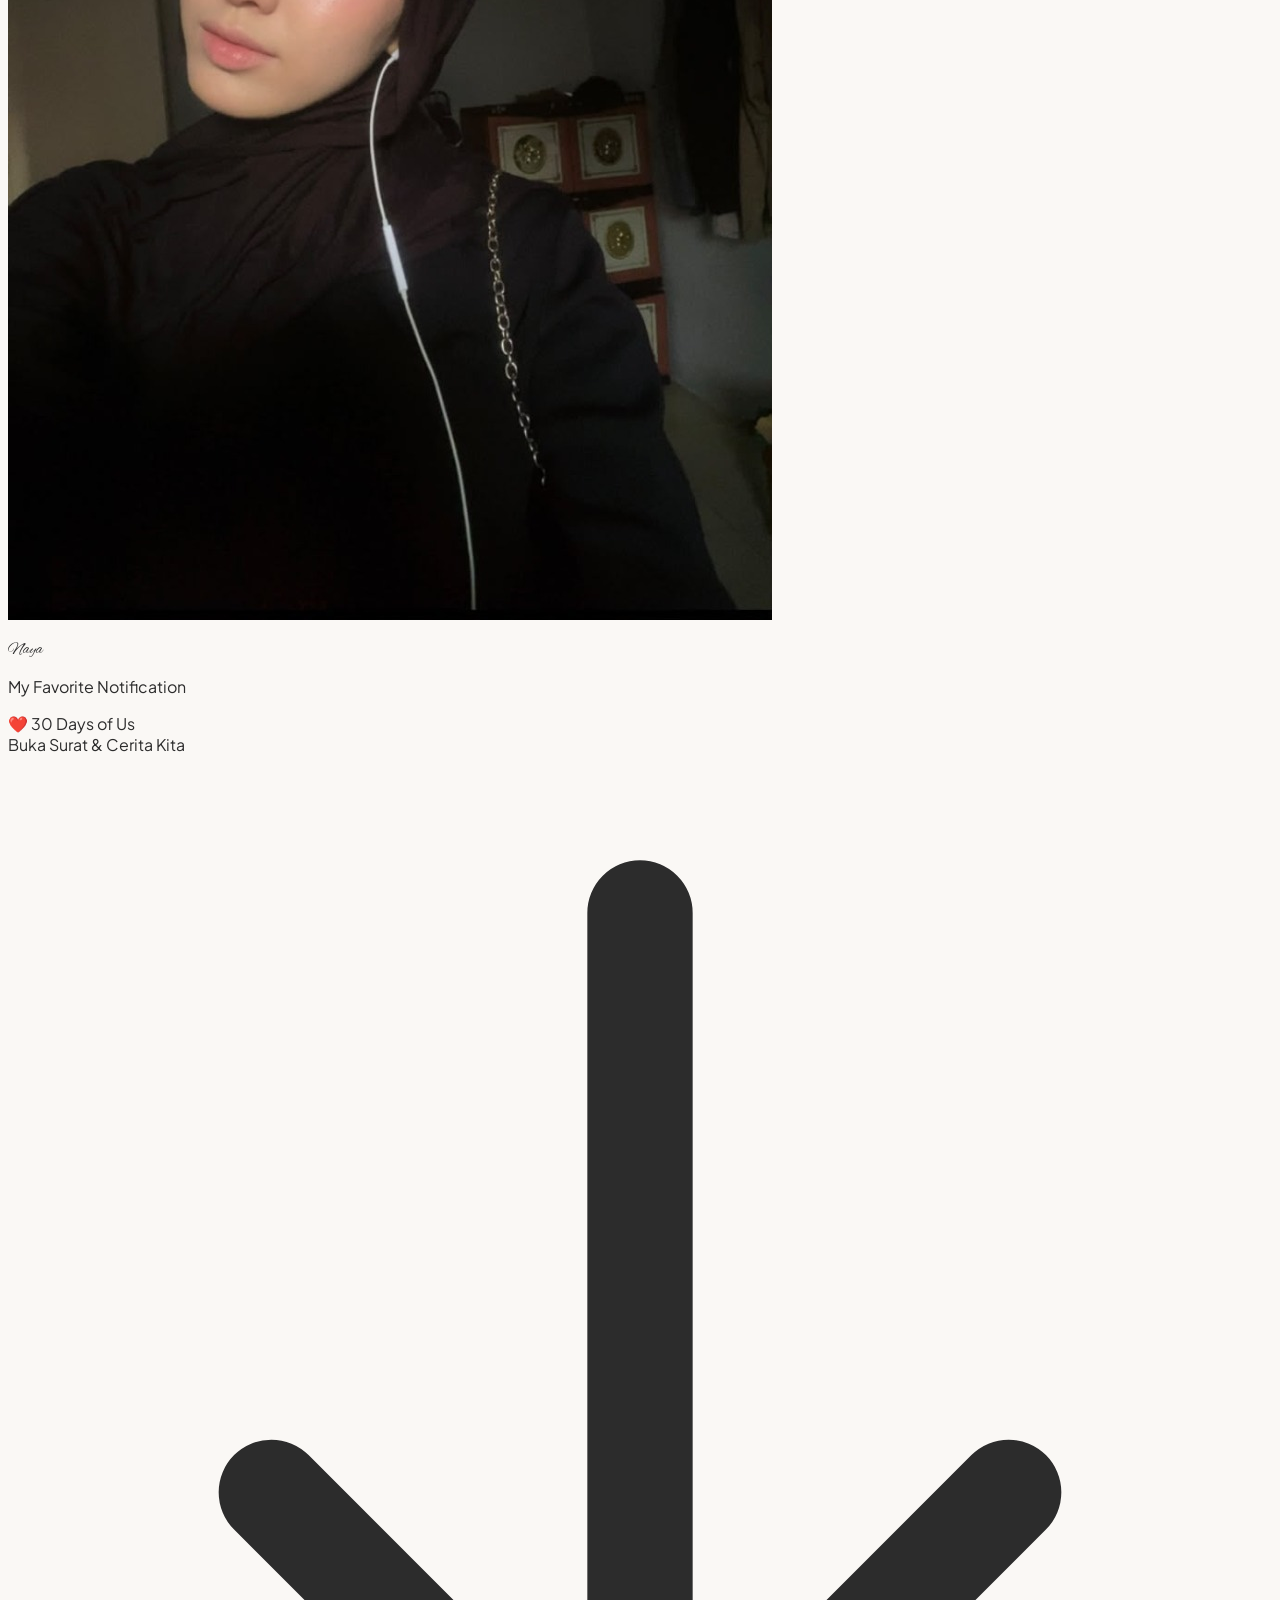
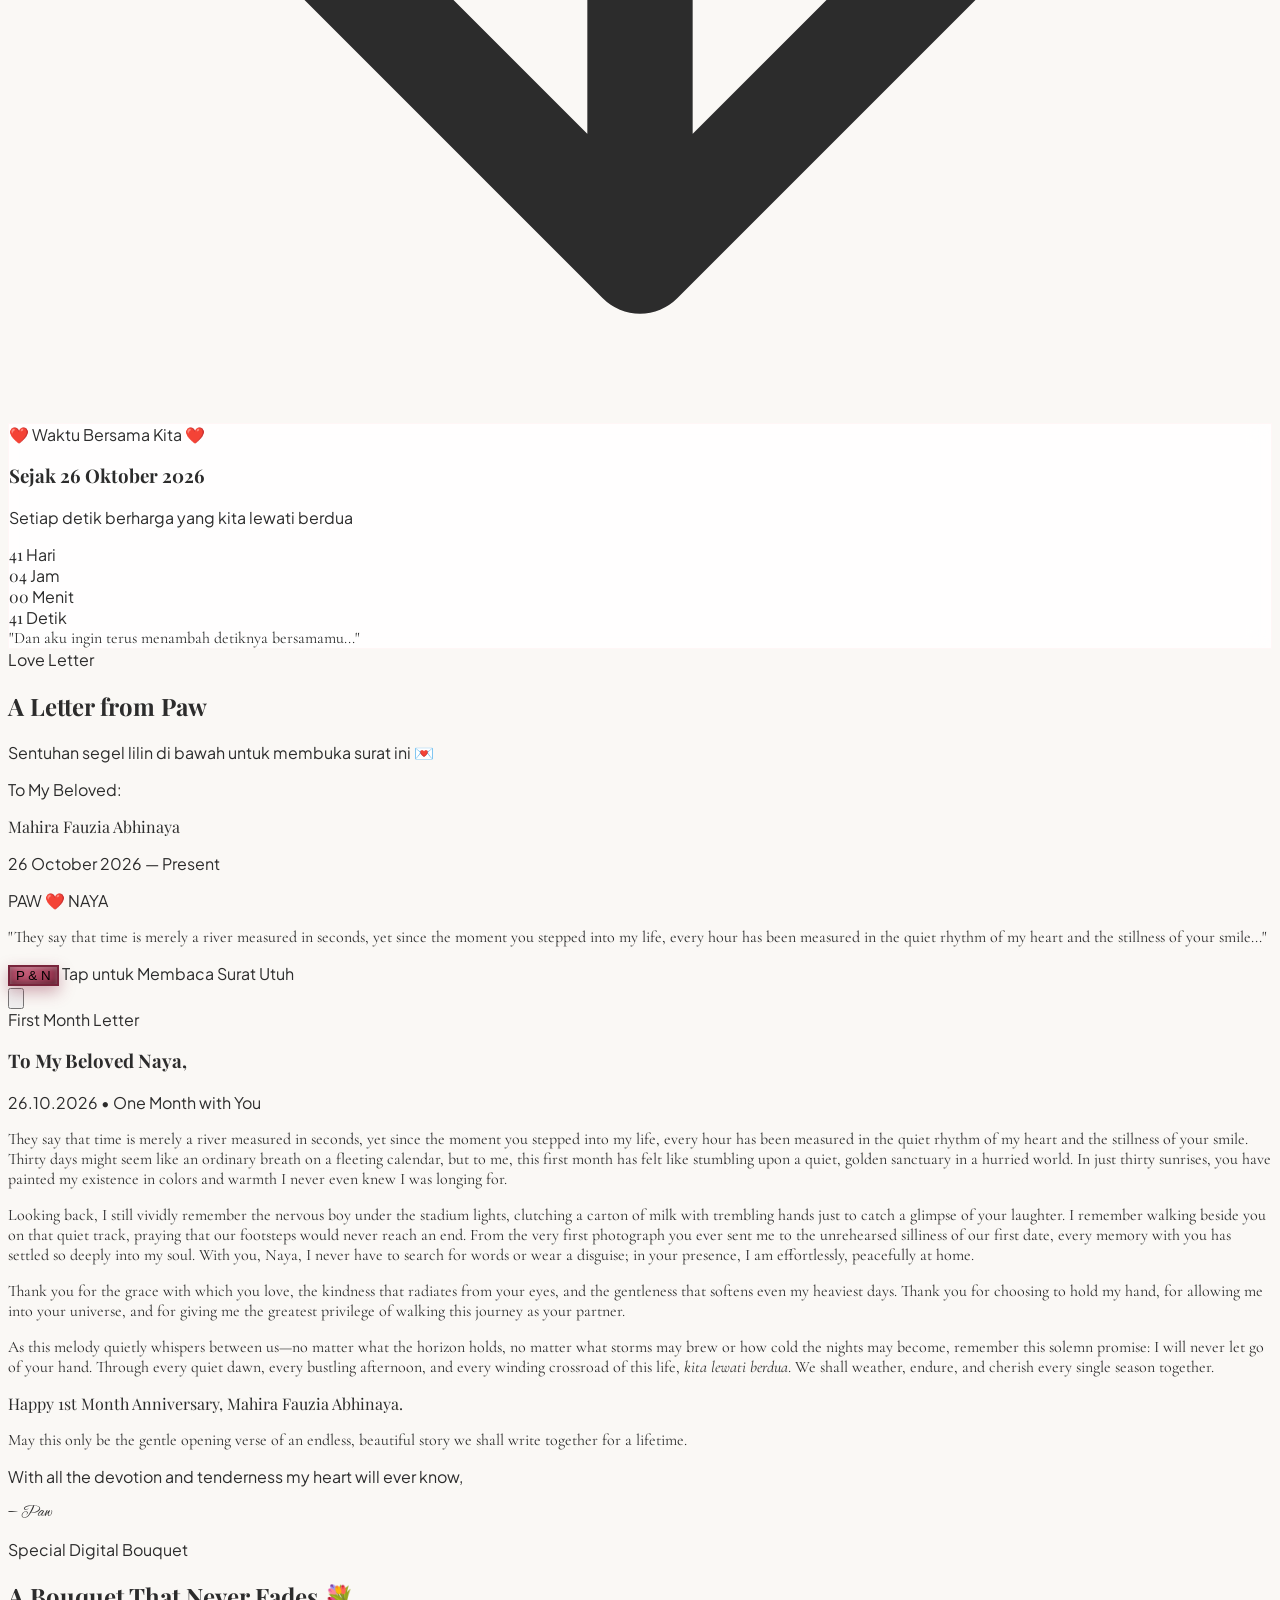
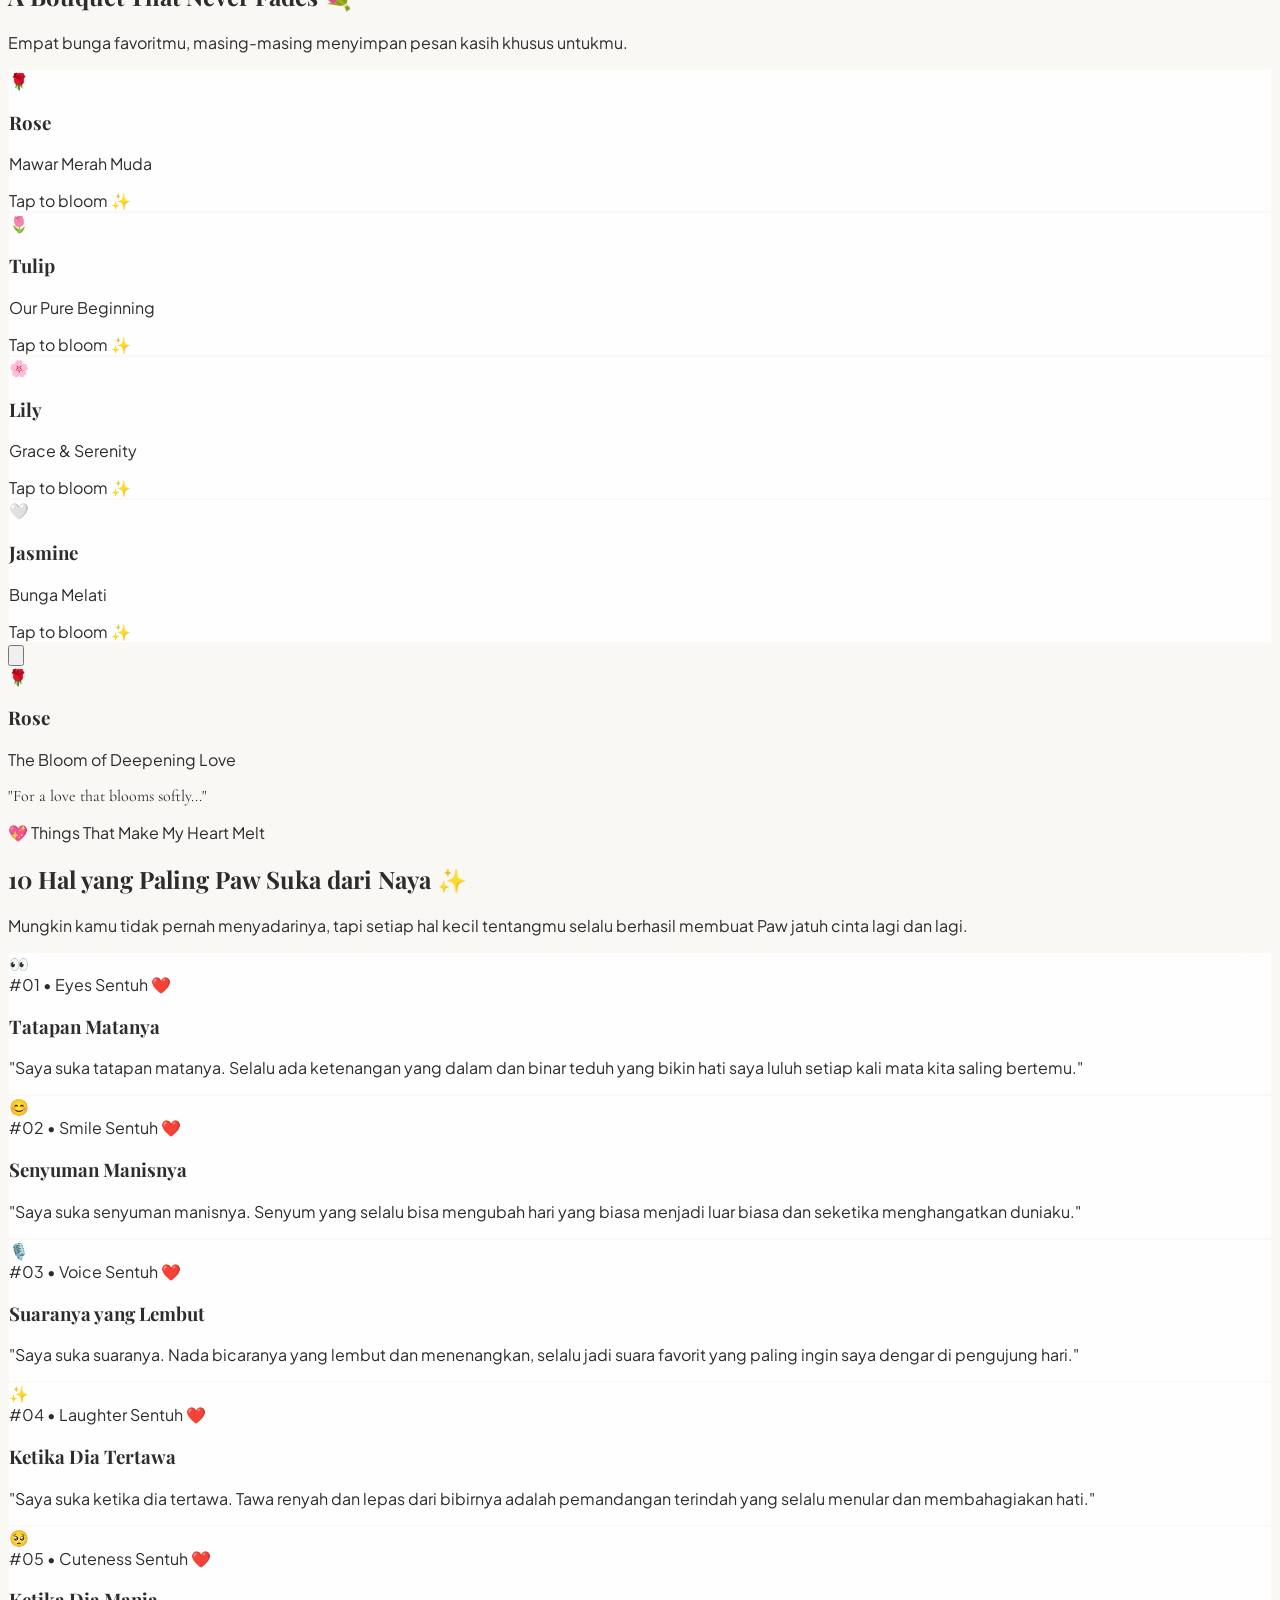
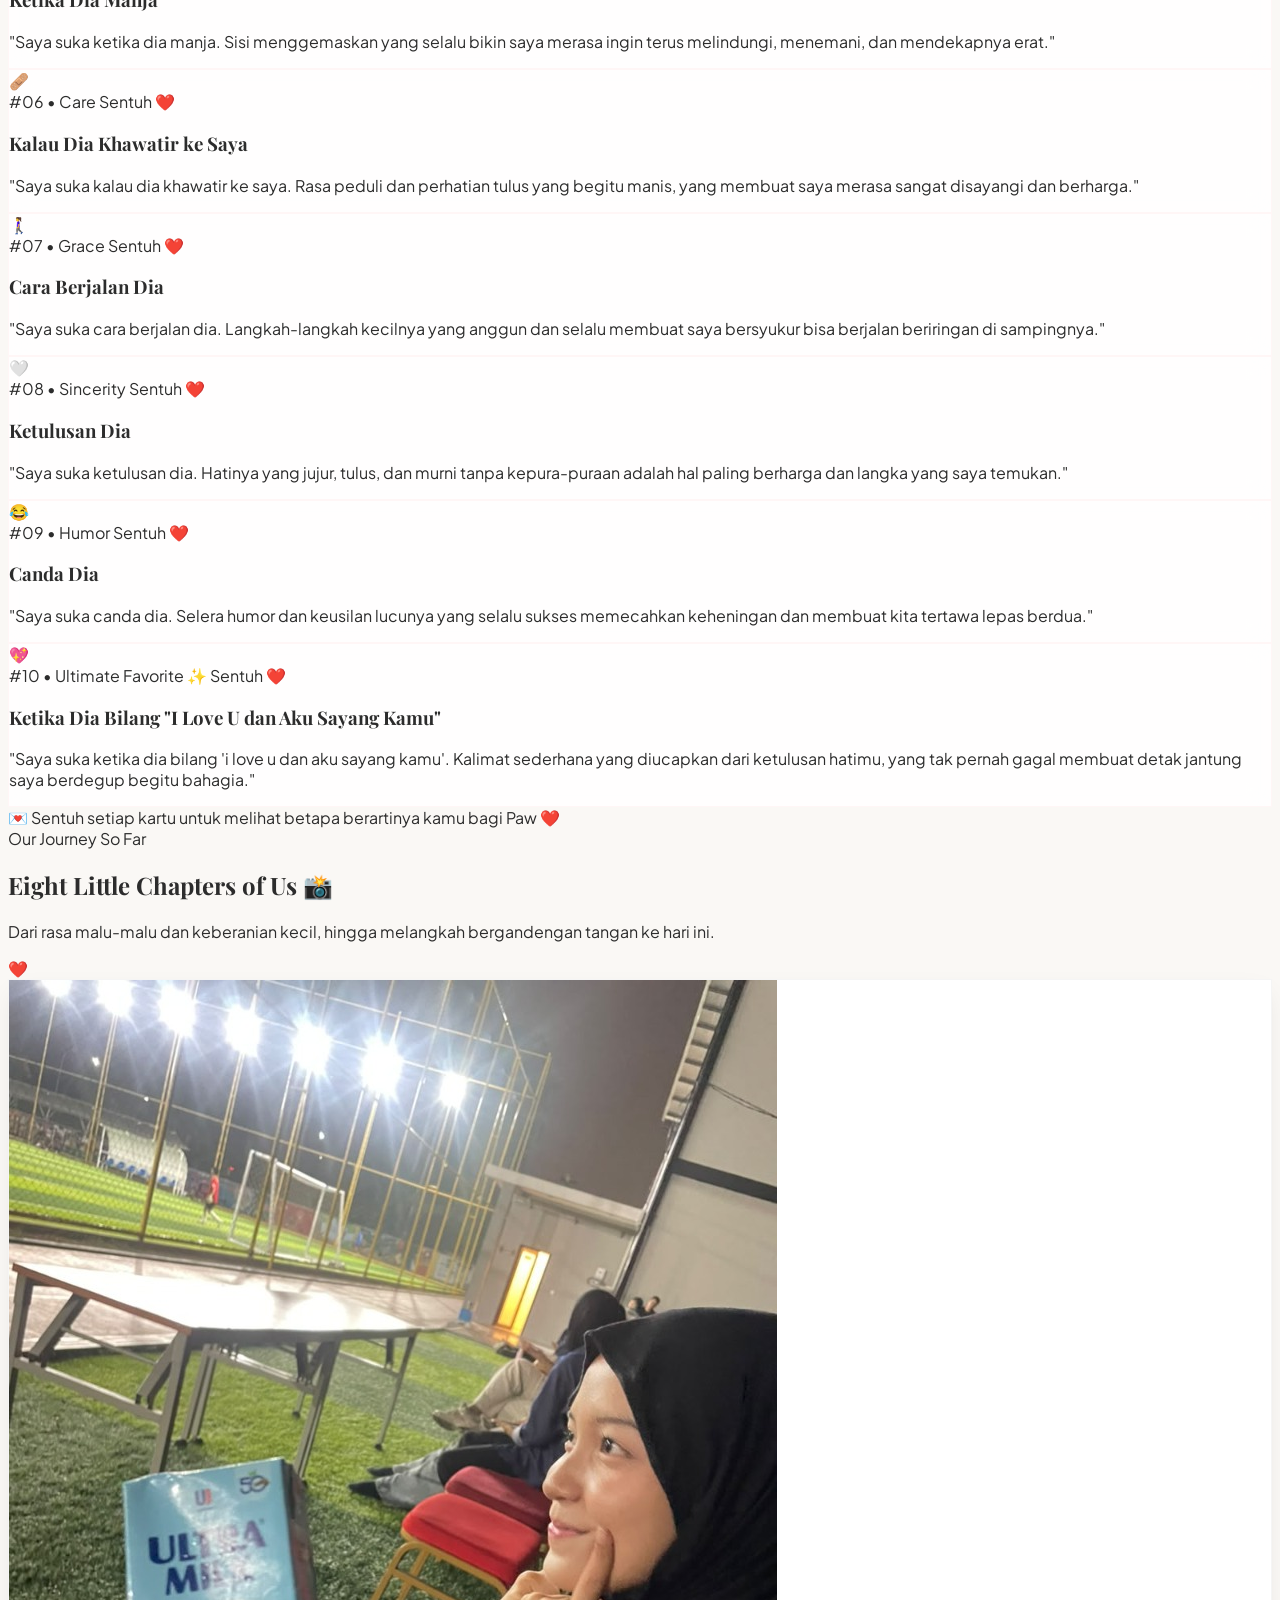
==== commit de05d9cc: "feat: add 10 Hal yang Paling Paw Suka dari Naya interactive cards and deployment configs" ====
--- a/index.html
+++ b/index.html
@@ -580,6 +580,227 @@
     </div>
 
     <!-- ---------------------------------------------------- -->
+    <!-- 10 HAL YANG PALING PAW SUKA DARI NAYA -->
+    <!-- ---------------------------------------------------- -->
+    <section id="ten-things" class="my-16">
+      <div class="text-center mb-8">
+        <div class="inline-flex items-center gap-1.5 px-3 py-1 rounded-full bg-rose-100/90 border border-rose-200 text-rose-700 text-xs font-semibold mb-2 shadow-xs">
+          <span>💖</span>
+          <span class="tracking-widest uppercase text-[10px]">Things That Make My Heart Melt</span>
+        </div>
+        <h2 class="font-serif-title text-2xl sm:text-3xl font-bold text-neutral-900 mt-1">
+          10 Hal yang Paling Paw Suka dari Naya ✨
+        </h2>
+        <p class="text-xs text-neutral-500 mt-2 max-w-sm mx-auto leading-relaxed">
+          Mungkin kamu tidak pernah menyadarinya, tapi setiap hal kecil tentangmu selalu berhasil membuat Paw jatuh cinta lagi dan lagi.
+        </p>
+      </div>
+
+      <!-- 10 Interactive Cards Grid -->
+      <div class="grid grid-cols-1 sm:grid-cols-2 gap-3.5 sm:gap-4">
+        
+        <!-- #01. Tatapan Matanya -->
+        <div class="reason-card glass-card rounded-2xl p-4 sm:p-5 border border-rose-100/90 shadow-sm hover:shadow-md transition duration-300 cursor-pointer relative overflow-hidden group" data-index="1">
+          <div class="flex items-start gap-3.5">
+            <div class="w-10 h-10 rounded-xl bg-gradient-to-br from-rose-100 to-pink-200 flex-shrink-0 flex items-center justify-center text-xl shadow-xs group-hover:scale-110 transition duration-300">
+              👀
+            </div>
+            <div class="flex-1 min-w-0">
+              <div class="flex items-center justify-between mb-1">
+                <span class="text-[10px] font-bold text-rose-500 tracking-wider uppercase">#01 • Eyes</span>
+                <span class="reason-tap-hint text-[10px] text-neutral-400 group-hover:text-rose-500 transition">Sentuh ❤️</span>
+              </div>
+              <h3 class="font-serif-title font-bold text-neutral-900 text-sm sm:text-base">Tatapan Matanya</h3>
+              <p class="text-xs text-neutral-600 mt-1 leading-relaxed">
+                "Saya suka tatapan matanya. Selalu ada ketenangan yang dalam dan binar teduh yang bikin hati saya luluh setiap kali mata kita saling bertemu."
+              </p>
+            </div>
+          </div>
+        </div>
+
+        <!-- #02. Senyuman Manisnya -->
+        <div class="reason-card glass-card rounded-2xl p-4 sm:p-5 border border-rose-100/90 shadow-sm hover:shadow-md transition duration-300 cursor-pointer relative overflow-hidden group" data-index="2">
+          <div class="flex items-start gap-3.5">
+            <div class="w-10 h-10 rounded-xl bg-gradient-to-br from-amber-100 to-rose-200 flex-shrink-0 flex items-center justify-center text-xl shadow-xs group-hover:scale-110 transition duration-300">
+              😊
+            </div>
+            <div class="flex-1 min-w-0">
+              <div class="flex items-center justify-between mb-1">
+                <span class="text-[10px] font-bold text-rose-500 tracking-wider uppercase">#02 • Smile</span>
+                <span class="reason-tap-hint text-[10px] text-neutral-400 group-hover:text-rose-500 transition">Sentuh ❤️</span>
+              </div>
+              <h3 class="font-serif-title font-bold text-neutral-900 text-sm sm:text-base">Senyuman Manisnya</h3>
+              <p class="text-xs text-neutral-600 mt-1 leading-relaxed">
+                "Saya suka senyuman manisnya. Senyum yang selalu bisa mengubah hari yang biasa menjadi luar biasa dan seketika menghangatkan duniaku."
+              </p>
+            </div>
+          </div>
+        </div>
+
+        <!-- #03. Suaranya -->
+        <div class="reason-card glass-card rounded-2xl p-4 sm:p-5 border border-rose-100/90 shadow-sm hover:shadow-md transition duration-300 cursor-pointer relative overflow-hidden group" data-index="3">
+          <div class="flex items-start gap-3.5">
+            <div class="w-10 h-10 rounded-xl bg-gradient-to-br from-violet-100 to-rose-200 flex-shrink-0 flex items-center justify-center text-xl shadow-xs group-hover:scale-110 transition duration-300">
+              🎙️
+            </div>
+            <div class="flex-1 min-w-0">
+              <div class="flex items-center justify-between mb-1">
+                <span class="text-[10px] font-bold text-rose-500 tracking-wider uppercase">#03 • Voice</span>
+                <span class="reason-tap-hint text-[10px] text-neutral-400 group-hover:text-rose-500 transition">Sentuh ❤️</span>
+              </div>
+              <h3 class="font-serif-title font-bold text-neutral-900 text-sm sm:text-base">Suaranya yang Lembut</h3>
+              <p class="text-xs text-neutral-600 mt-1 leading-relaxed">
+                "Saya suka suaranya. Nada bicaranya yang lembut dan menenangkan, selalu jadi suara favorit yang paling ingin saya dengar di pengujung hari."
+              </p>
+            </div>
+          </div>
+        </div>
+
+        <!-- #04. Ketika Dia Tertawa -->
+        <div class="reason-card glass-card rounded-2xl p-4 sm:p-5 border border-rose-100/90 shadow-sm hover:shadow-md transition duration-300 cursor-pointer relative overflow-hidden group" data-index="4">
+          <div class="flex items-start gap-3.5">
+            <div class="w-10 h-10 rounded-xl bg-gradient-to-br from-yellow-100 to-pink-200 flex-shrink-0 flex items-center justify-center text-xl shadow-xs group-hover:scale-110 transition duration-300">
+              ✨
+            </div>
+            <div class="flex-1 min-w-0">
+              <div class="flex items-center justify-between mb-1">
+                <span class="text-[10px] font-bold text-rose-500 tracking-wider uppercase">#04 • Laughter</span>
+                <span class="reason-tap-hint text-[10px] text-neutral-400 group-hover:text-rose-500 transition">Sentuh ❤️</span>
+              </div>
+              <h3 class="font-serif-title font-bold text-neutral-900 text-sm sm:text-base">Ketika Dia Tertawa</h3>
+              <p class="text-xs text-neutral-600 mt-1 leading-relaxed">
+                "Saya suka ketika dia tertawa. Tawa renyah dan lepas dari bibirnya adalah pemandangan terindah yang selalu menular dan membahagiakan hati."
+              </p>
+            </div>
+          </div>
+        </div>
+
+        <!-- #05. Ketika Dia Manja -->
+        <div class="reason-card glass-card rounded-2xl p-4 sm:p-5 border border-rose-100/90 shadow-sm hover:shadow-md transition duration-300 cursor-pointer relative overflow-hidden group" data-index="5">
+          <div class="flex items-start gap-3.5">
+            <div class="w-10 h-10 rounded-xl bg-gradient-to-br from-pink-100 to-rose-200 flex-shrink-0 flex items-center justify-center text-xl shadow-xs group-hover:scale-110 transition duration-300">
+              🥺
+            </div>
+            <div class="flex-1 min-w-0">
+              <div class="flex items-center justify-between mb-1">
+                <span class="text-[10px] font-bold text-rose-500 tracking-wider uppercase">#05 • Cuteness</span>
+                <span class="reason-tap-hint text-[10px] text-neutral-400 group-hover:text-rose-500 transition">Sentuh ❤️</span>
+              </div>
+              <h3 class="font-serif-title font-bold text-neutral-900 text-sm sm:text-base">Ketika Dia Manja</h3>
+              <p class="text-xs text-neutral-600 mt-1 leading-relaxed">
+                "Saya suka ketika dia manja. Sisi menggemaskan yang selalu bikin saya merasa ingin terus melindungi, menemani, dan mendekapnya erat."
+              </p>
+            </div>
+          </div>
+        </div>
+
+        <!-- #06. Kalau Dia Khawatir ke Saya -->
+        <div class="reason-card glass-card rounded-2xl p-4 sm:p-5 border border-rose-100/90 shadow-sm hover:shadow-md transition duration-300 cursor-pointer relative overflow-hidden group" data-index="6">
+          <div class="flex items-start gap-3.5">
+            <div class="w-10 h-10 rounded-xl bg-gradient-to-br from-rose-100 to-red-200 flex-shrink-0 flex items-center justify-center text-xl shadow-xs group-hover:scale-110 transition duration-300">
+              🩹
+            </div>
+            <div class="flex-1 min-w-0">
+              <div class="flex items-center justify-between mb-1">
+                <span class="text-[10px] font-bold text-rose-500 tracking-wider uppercase">#06 • Care</span>
+                <span class="reason-tap-hint text-[10px] text-neutral-400 group-hover:text-rose-500 transition">Sentuh ❤️</span>
+              </div>
+              <h3 class="font-serif-title font-bold text-neutral-900 text-sm sm:text-base">Kalau Dia Khawatir ke Saya</h3>
+              <p class="text-xs text-neutral-600 mt-1 leading-relaxed">
+                "Saya suka kalau dia khawatir ke saya. Rasa peduli dan perhatian tulus yang begitu manis, yang membuat saya merasa sangat disayangi dan berharga."
+              </p>
+            </div>
+          </div>
+        </div>
+
+        <!-- #07. Cara Berjalannya -->
+        <div class="reason-card glass-card rounded-2xl p-4 sm:p-5 border border-rose-100/90 shadow-sm hover:shadow-md transition duration-300 cursor-pointer relative overflow-hidden group" data-index="7">
+          <div class="flex items-start gap-3.5">
+            <div class="w-10 h-10 rounded-xl bg-gradient-to-br from-emerald-100 to-rose-200 flex-shrink-0 flex items-center justify-center text-xl shadow-xs group-hover:scale-110 transition duration-300">
+              🚶‍♀️
+            </div>
+            <div class="flex-1 min-w-0">
+              <div class="flex items-center justify-between mb-1">
+                <span class="text-[10px] font-bold text-rose-500 tracking-wider uppercase">#07 • Grace</span>
+                <span class="reason-tap-hint text-[10px] text-neutral-400 group-hover:text-rose-500 transition">Sentuh ❤️</span>
+              </div>
+              <h3 class="font-serif-title font-bold text-neutral-900 text-sm sm:text-base">Cara Berjalan Dia</h3>
+              <p class="text-xs text-neutral-600 mt-1 leading-relaxed">
+                "Saya suka cara berjalan dia. Langkah-langkah kecilnya yang anggun dan selalu membuat saya bersyukur bisa berjalan beriringan di sampingnya."
+              </p>
+            </div>
+          </div>
+        </div>
+
+        <!-- #08. Ketulusan Dia -->
+        <div class="reason-card glass-card rounded-2xl p-4 sm:p-5 border border-rose-100/90 shadow-sm hover:shadow-md transition duration-300 cursor-pointer relative overflow-hidden group" data-index="8">
+          <div class="flex items-start gap-3.5">
+            <div class="w-10 h-10 rounded-xl bg-gradient-to-br from-teal-100 to-pink-200 flex-shrink-0 flex items-center justify-center text-xl shadow-xs group-hover:scale-110 transition duration-300">
+              🤍
+            </div>
+            <div class="flex-1 min-w-0">
+              <div class="flex items-center justify-between mb-1">
+                <span class="text-[10px] font-bold text-rose-500 tracking-wider uppercase">#08 • Sincerity</span>
+                <span class="reason-tap-hint text-[10px] text-neutral-400 group-hover:text-rose-500 transition">Sentuh ❤️</span>
+              </div>
+              <h3 class="font-serif-title font-bold text-neutral-900 text-sm sm:text-base">Ketulusan Dia</h3>
+              <p class="text-xs text-neutral-600 mt-1 leading-relaxed">
+                "Saya suka ketulusan dia. Hatinya yang jujur, tulus, dan murni tanpa kepura-puraan adalah hal paling berharga dan langka yang saya temukan."
+              </p>
+            </div>
+          </div>
+        </div>
+
+        <!-- #09. Canda Dia -->
+        <div class="reason-card glass-card rounded-2xl p-4 sm:p-5 border border-rose-100/90 shadow-sm hover:shadow-md transition duration-300 cursor-pointer relative overflow-hidden group" data-index="9">
+          <div class="flex items-start gap-3.5">
+            <div class="w-10 h-10 rounded-xl bg-gradient-to-br from-amber-100 to-orange-200 flex-shrink-0 flex items-center justify-center text-xl shadow-xs group-hover:scale-110 transition duration-300">
+              😂
+            </div>
+            <div class="flex-1 min-w-0">
+              <div class="flex items-center justify-between mb-1">
+                <span class="text-[10px] font-bold text-rose-500 tracking-wider uppercase">#09 • Humor</span>
+                <span class="reason-tap-hint text-[10px] text-neutral-400 group-hover:text-rose-500 transition">Sentuh ❤️</span>
+              </div>
+              <h3 class="font-serif-title font-bold text-neutral-900 text-sm sm:text-base">Canda Dia</h3>
+              <p class="text-xs text-neutral-600 mt-1 leading-relaxed">
+                "Saya suka canda dia. Selera humor dan keusilan lucunya yang selalu sukses memecahkan keheningan dan membuat kita tertawa lepas berdua."
+              </p>
+            </div>
+          </div>
+        </div>
+
+        <!-- #10. Ketika Dia Bilang "I Love U dan Aku Sayang Kamu" -->
+        <div class="reason-card glass-card rounded-2xl p-4 sm:p-5 border-2 border-rose-300 bg-gradient-to-br from-white via-rose-50/50 to-pink-50/80 shadow-md hover:shadow-lg transition duration-300 cursor-pointer relative overflow-hidden group sm:col-span-2" data-index="10">
+          <div class="flex items-start gap-3.5">
+            <div class="w-11 h-11 rounded-xl bg-gradient-to-br from-rose-400 to-pink-500 text-white flex-shrink-0 flex items-center justify-center text-2xl shadow-md group-hover:scale-110 transition duration-300">
+              💖
+            </div>
+            <div class="flex-1 min-w-0">
+              <div class="flex items-center justify-between mb-1">
+                <span class="text-[10px] font-bold text-rose-600 tracking-wider uppercase">#10 • Ultimate Favorite ✨</span>
+                <span class="reason-tap-hint text-[10px] text-rose-500 font-semibold transition">Sentuh ❤️</span>
+              </div>
+              <h3 class="font-serif-title font-bold text-neutral-900 text-base sm:text-lg">Ketika Dia Bilang "I Love U dan Aku Sayang Kamu"</h3>
+              <p class="text-xs sm:text-sm text-neutral-700 mt-1 leading-relaxed">
+                "Saya suka ketika dia bilang 'i love u dan aku sayang kamu'. Kalimat sederhana yang diucapkan dari ketulusan hatimu, yang tak pernah gagal membuat detak jantung saya berdegup begitu bahagia."
+              </p>
+            </div>
+          </div>
+        </div>
+
+      </div>
+
+      <!-- Interactive Progress Bar / Note -->
+      <div class="mt-6 text-center">
+        <div id="reasons-progress-badge" class="inline-flex items-center gap-2 px-4 py-2 rounded-full bg-rose-50 border border-rose-200/80 text-rose-800 text-xs font-medium shadow-xs">
+          <span id="reasons-progress-icon">💌</span>
+          <span id="reasons-progress-text">Sentuh setiap kartu untuk melihat betapa berartinya kamu bagi Paw ❤️</span>
+        </div>
+      </div>
+    </section>
+
+    <!-- ---------------------------------------------------- -->
     <!-- MEMORIES TIMELINE (8 Chapters) -->
     <!-- ---------------------------------------------------- -->
     <section id="timeline" class="my-16">
--- a/assets/css/style.css
+++ b/assets/css/style.css
@@ -349,3 +349,37 @@
   pointer-events: none !important;
   transition: all 0.9s cubic-bezier(0.4, 0, 0.2, 1) !important;
 }
+
+/* 10 Reasons Cards */
+.reason-card {
+  transition: transform 0.25s cubic-bezier(0.34, 1.56, 0.64, 1), box-shadow 0.25s ease, border-color 0.25s ease, background 0.25s ease;
+  user-select: none;
+  -webkit-user-select: none;
+  touch-action: manipulation;
+}
+.reason-card:active {
+  transform: scale(0.97);
+}
+.reason-card.is-tapped {
+  border-color: rgba(244, 63, 94, 0.5) !important;
+  background: rgba(255, 245, 247, 0.95) !important;
+  box-shadow: 0 10px 25px -5px rgba(244, 63, 94, 0.15), 0 0 0 1px rgba(244, 63, 94, 0.2) !important;
+}
+.floating-reason-heart {
+  position: fixed;
+  pointer-events: none;
+  z-index: 100;
+  font-size: 22px;
+  animation: floatReasonHeart 0.85s cubic-bezier(0.2, 0.8, 0.2, 1) forwards;
+}
+@keyframes floatReasonHeart {
+  0% {
+    transform: translate(-50%, -50%) scale(0.5) translateY(0);
+    opacity: 1;
+  }
+  100% {
+    transform: translate(calc(-50% + var(--dx, 0px)), -50%) scale(1.4) translateY(-70px);
+    opacity: 0;
+  }
+}
+
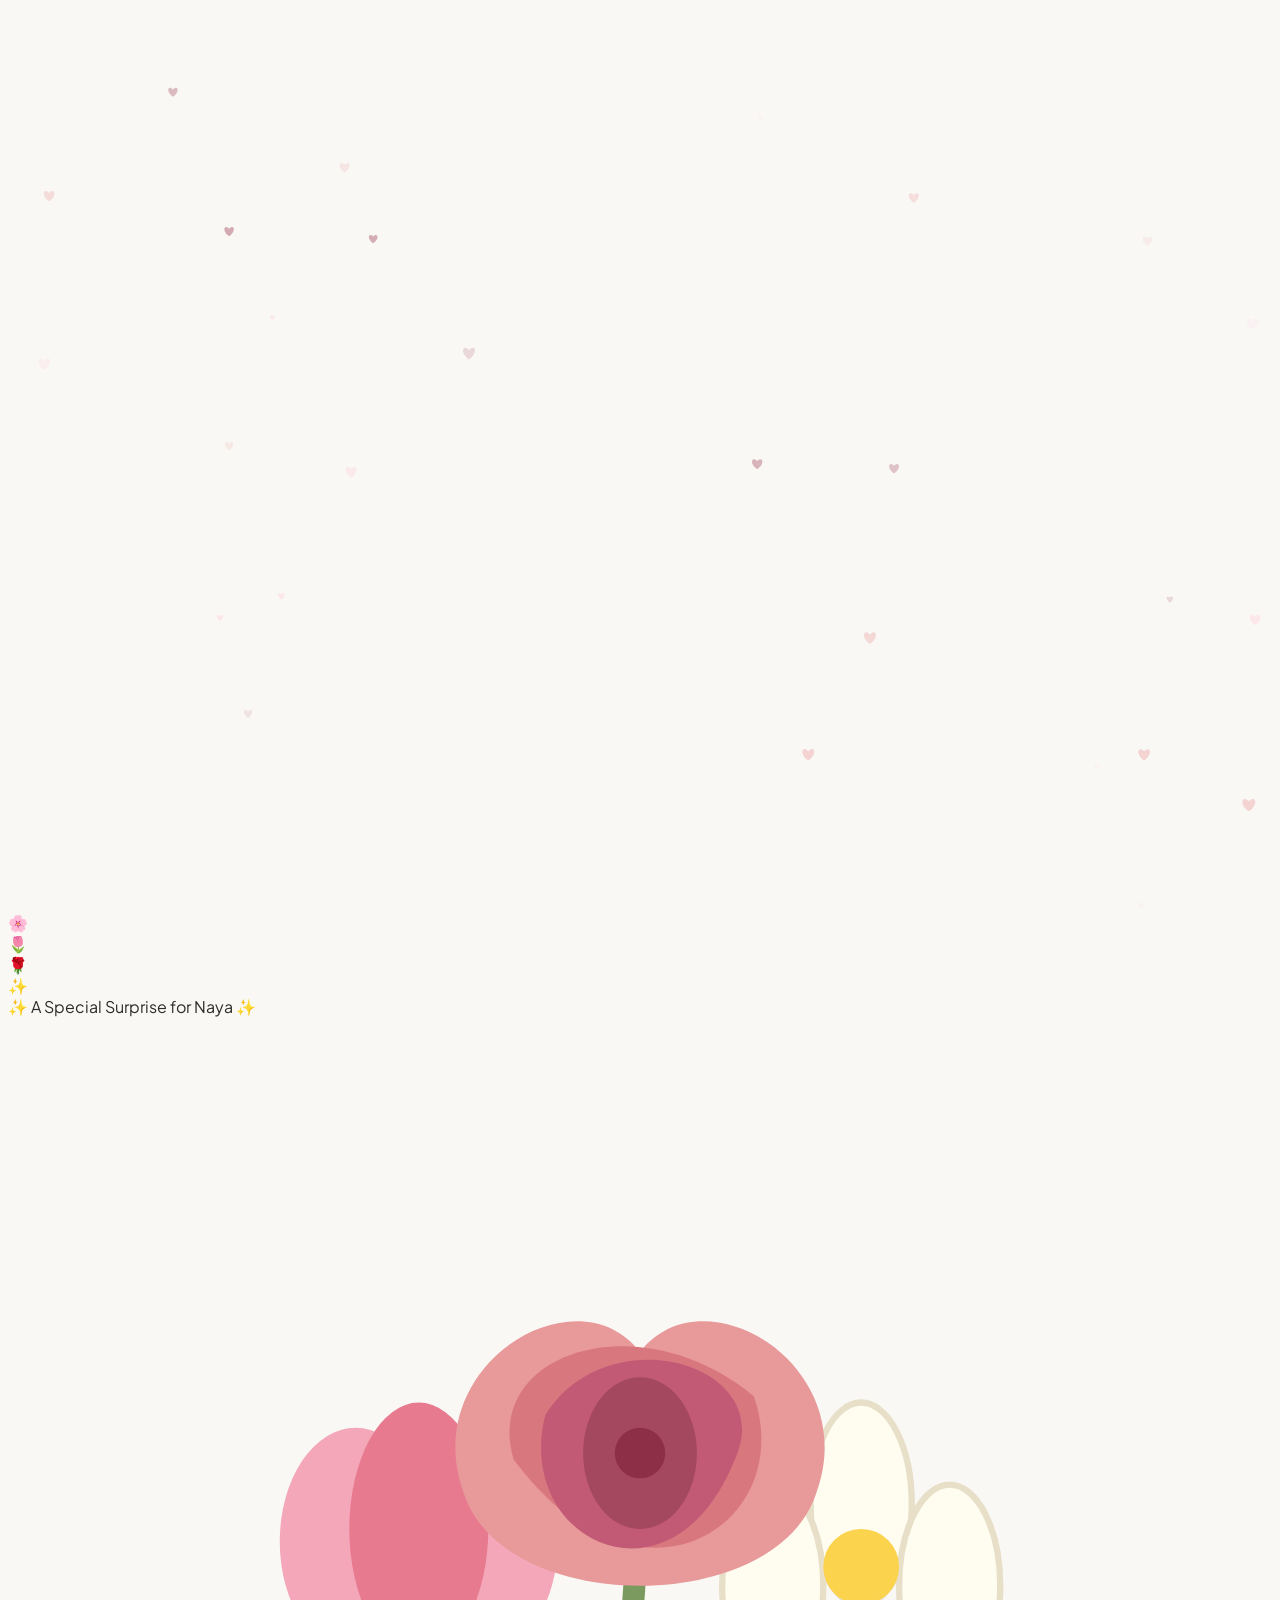
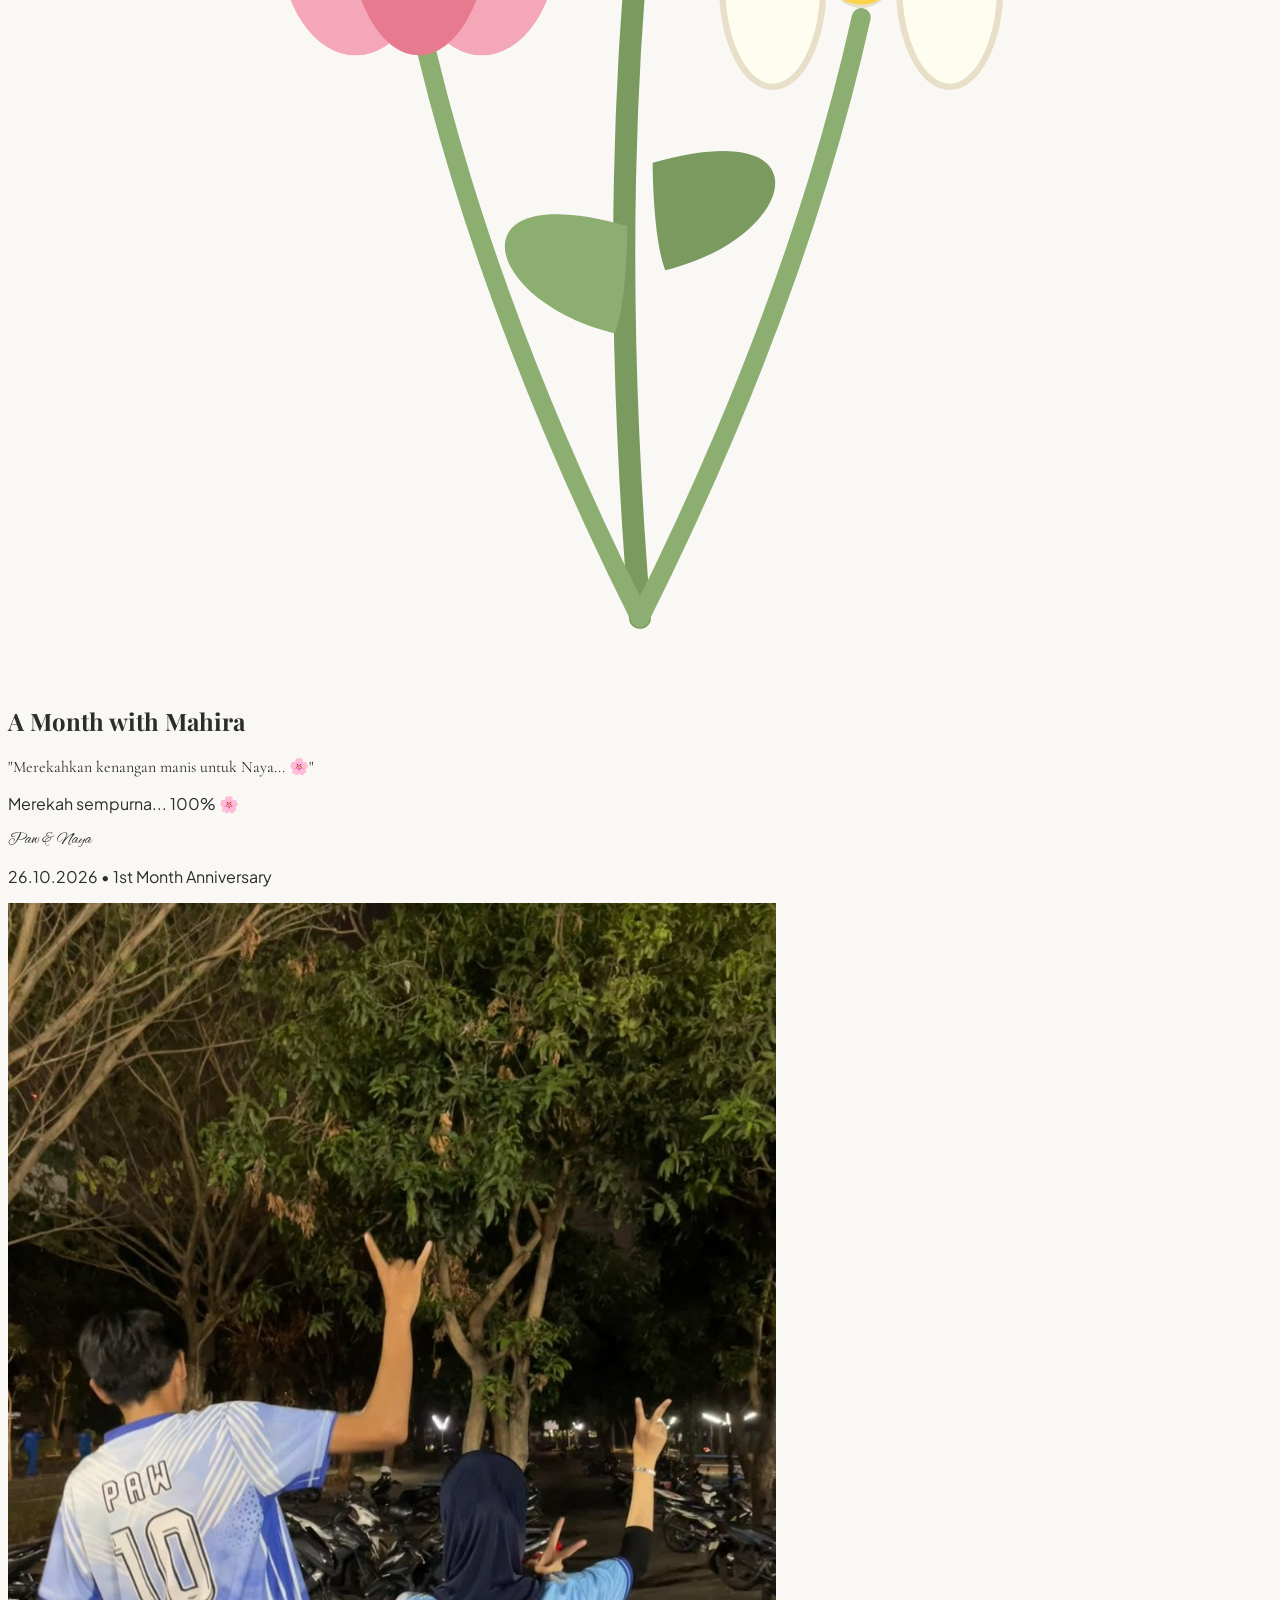
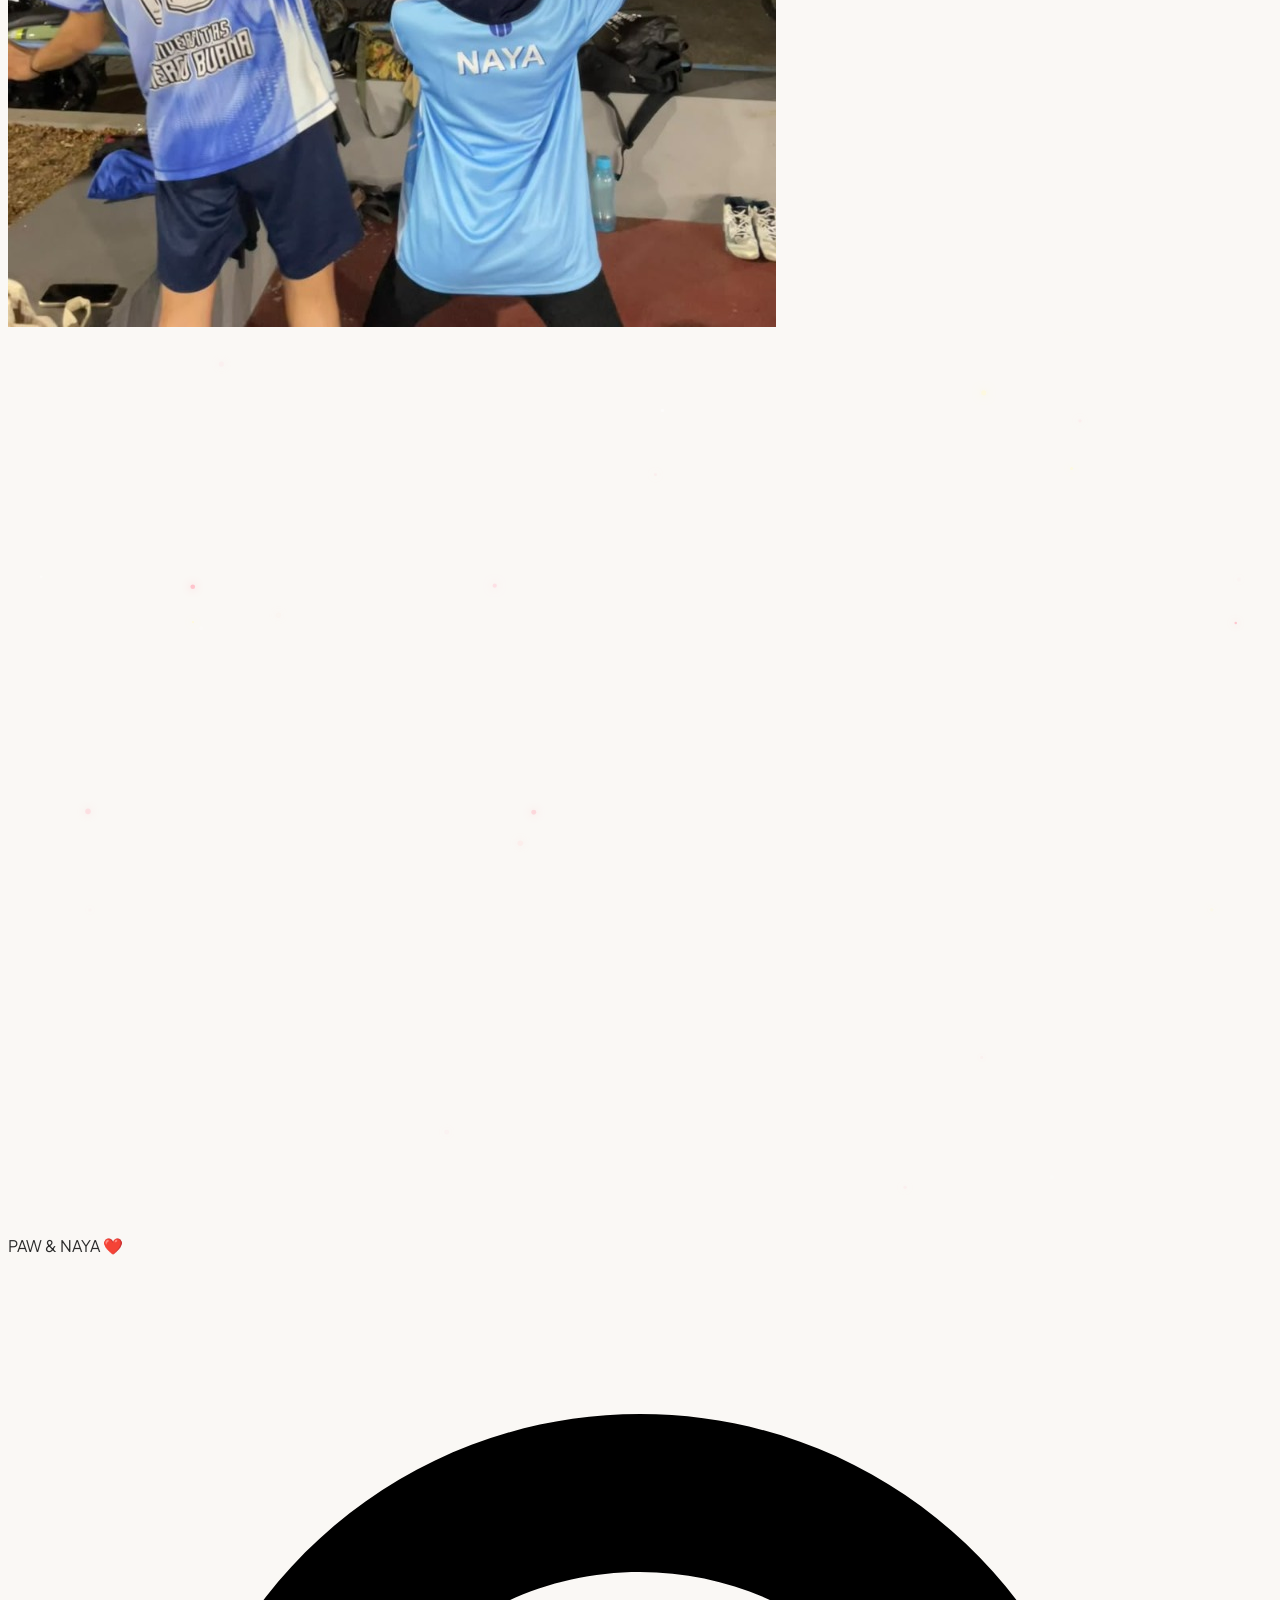
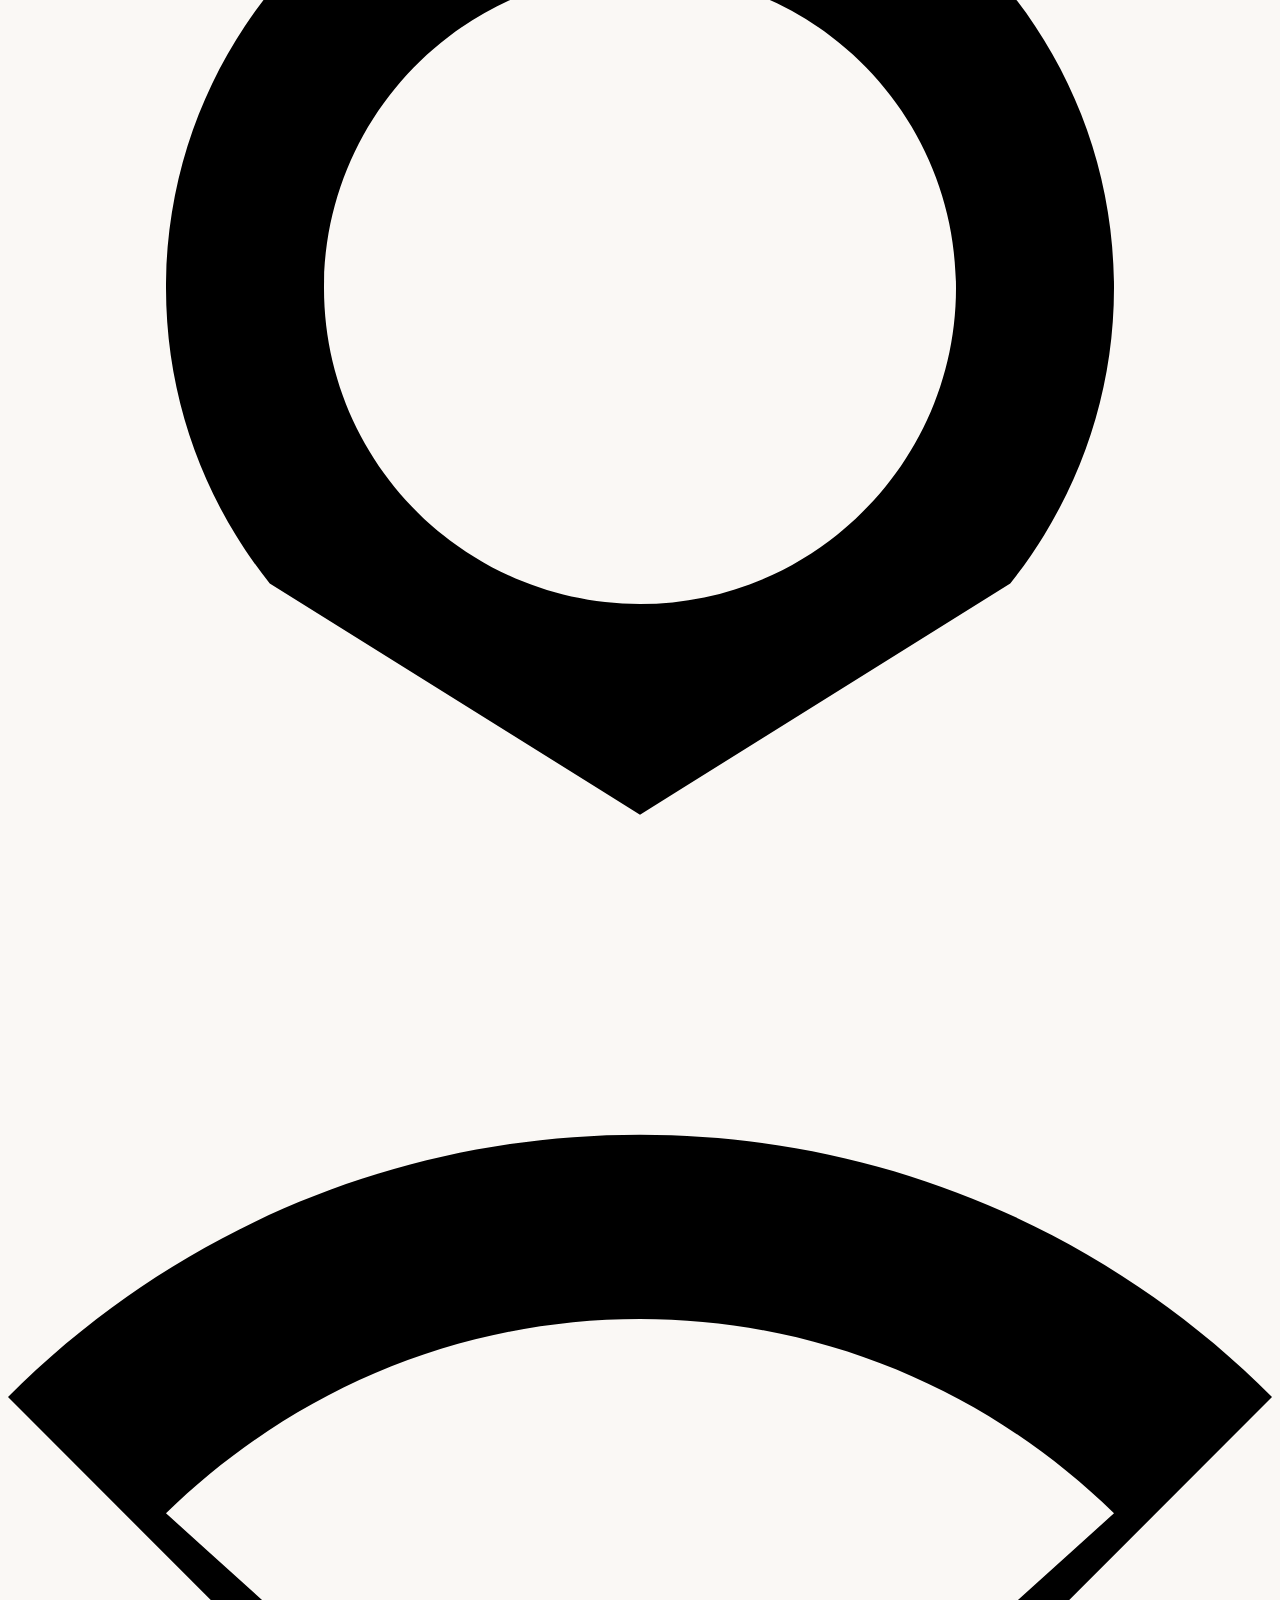
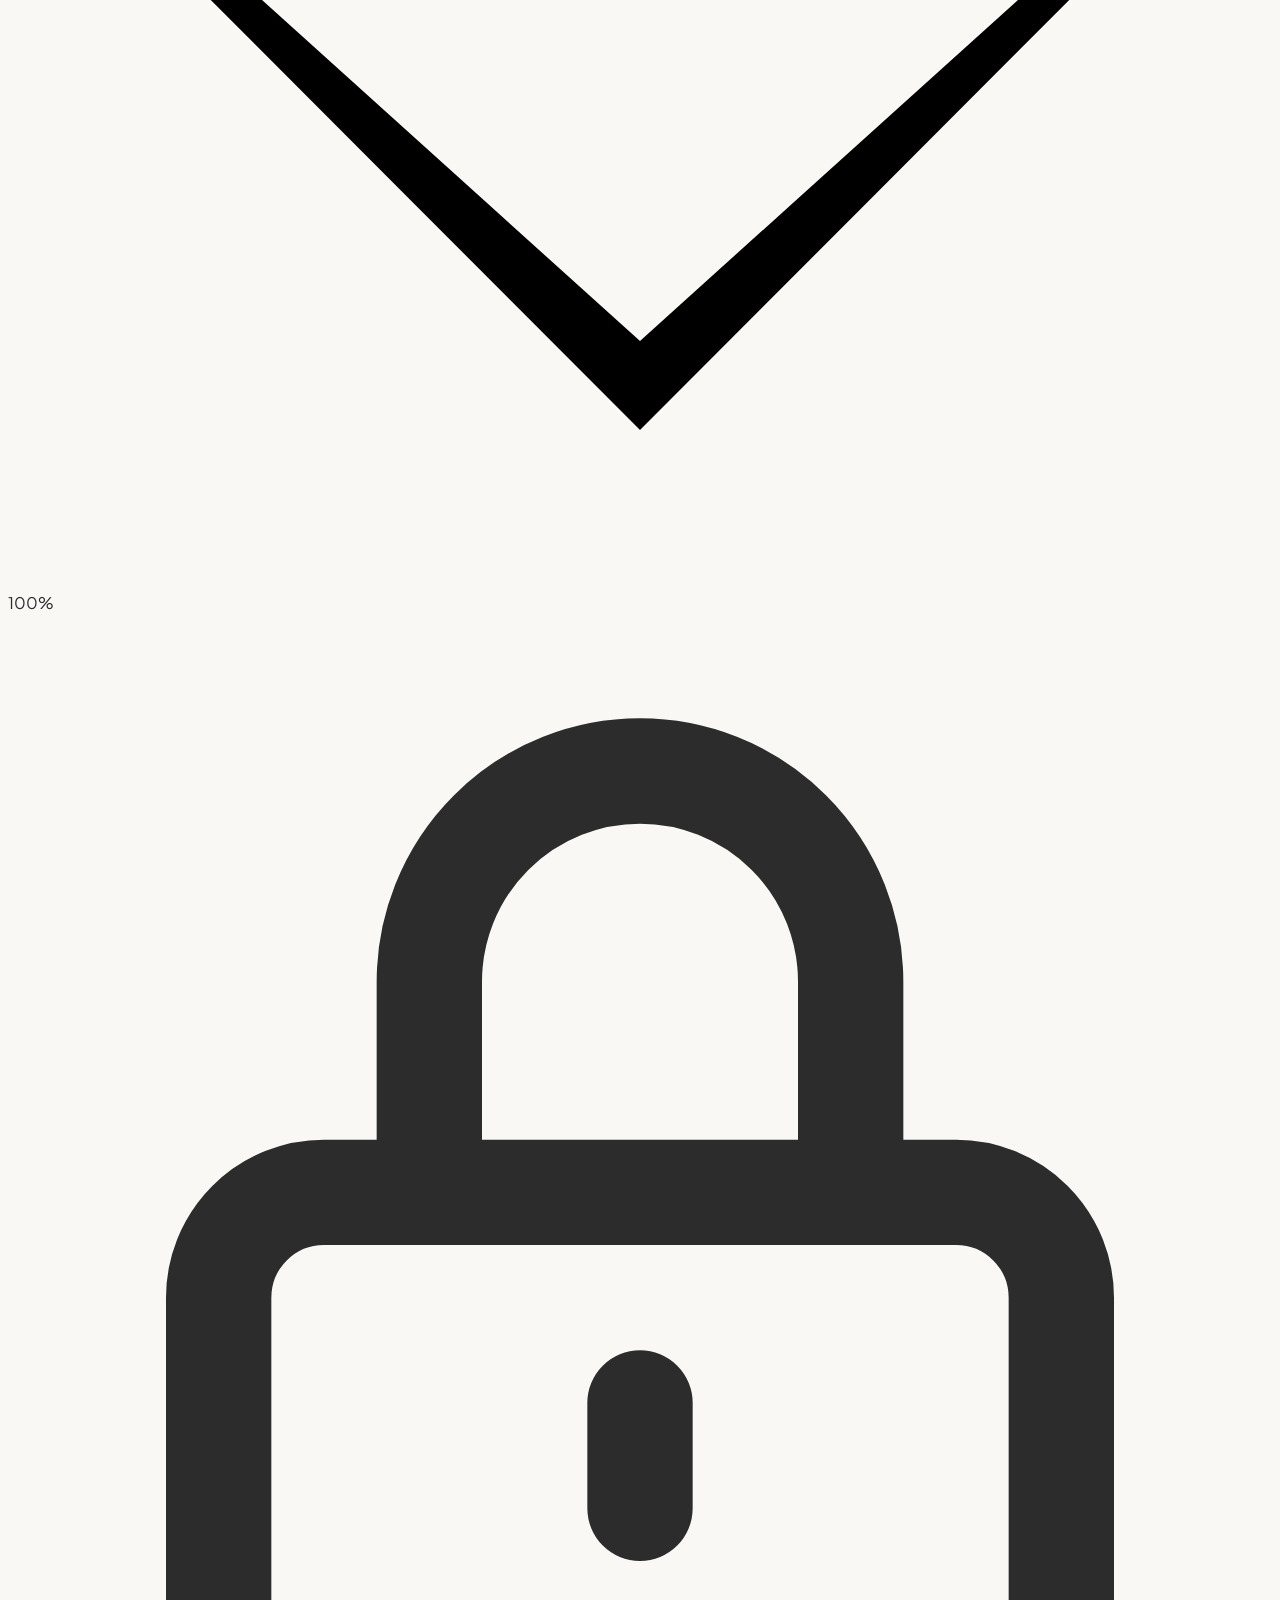
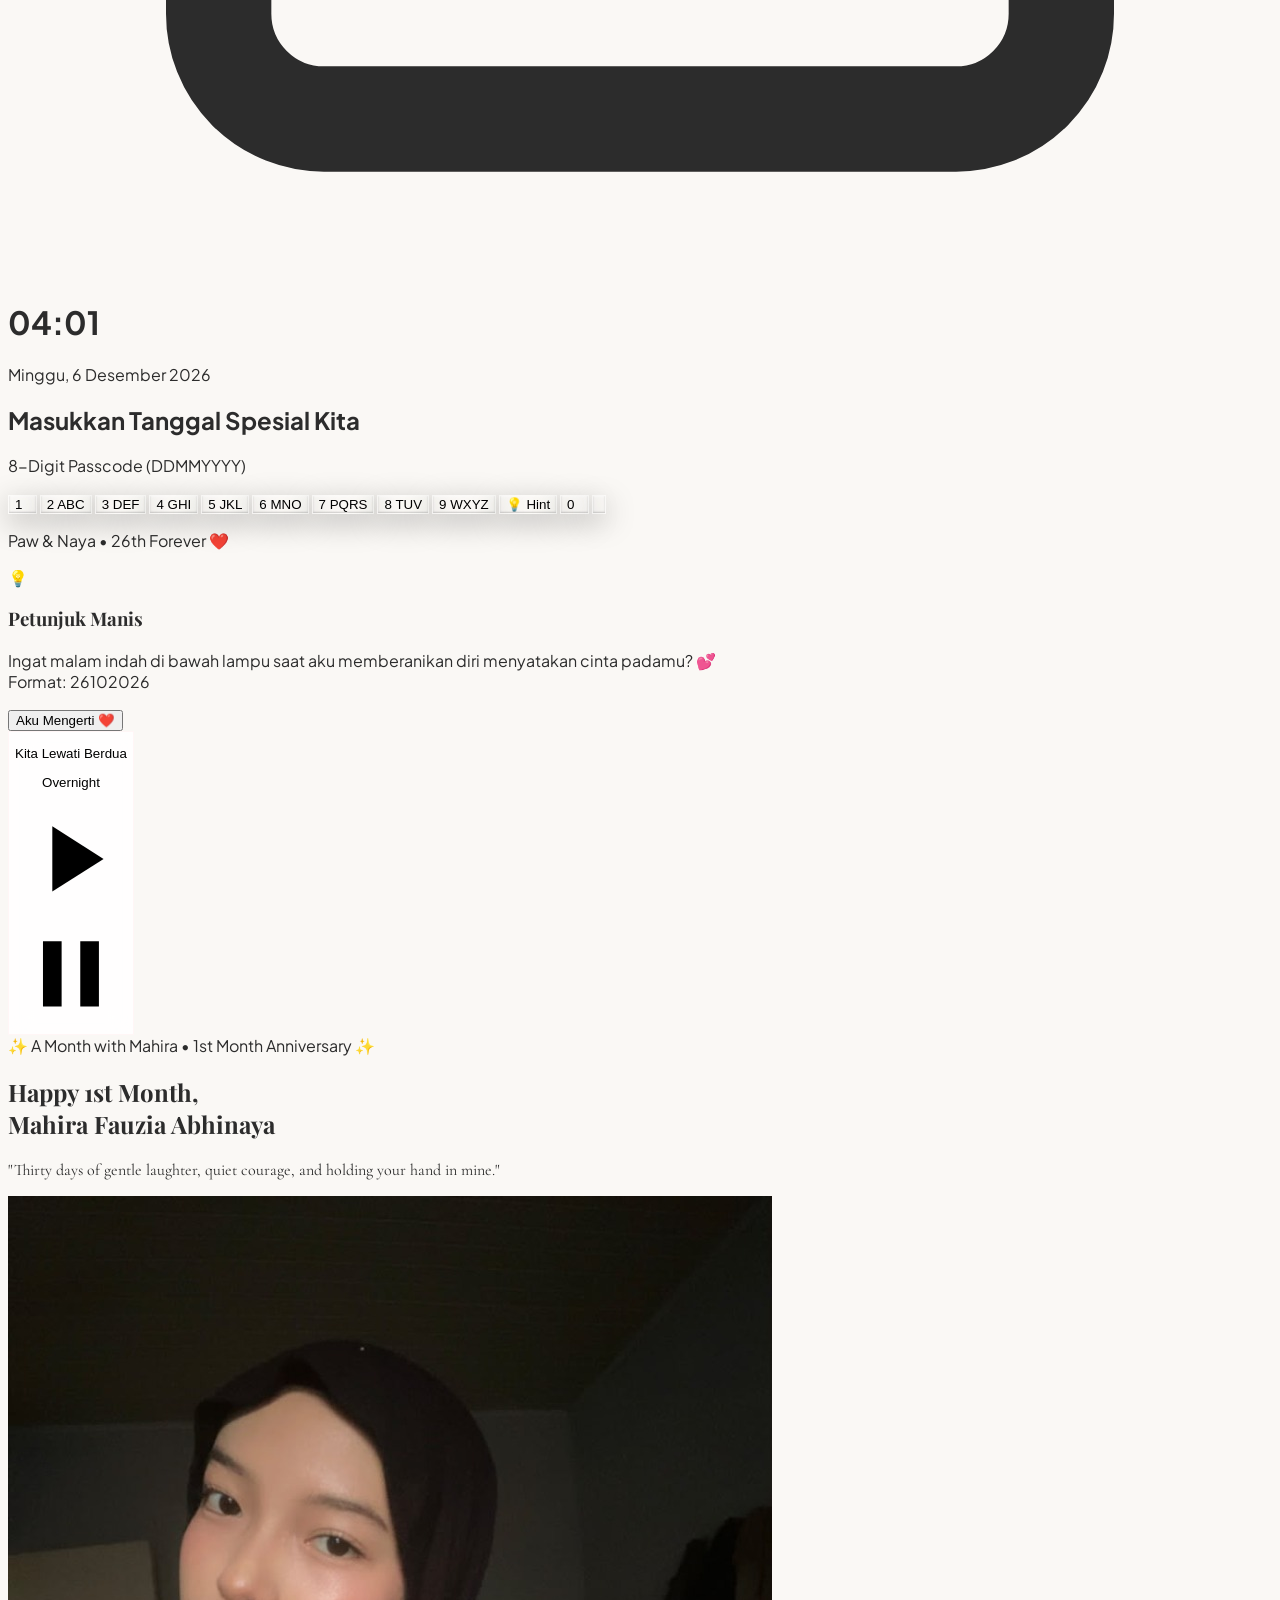
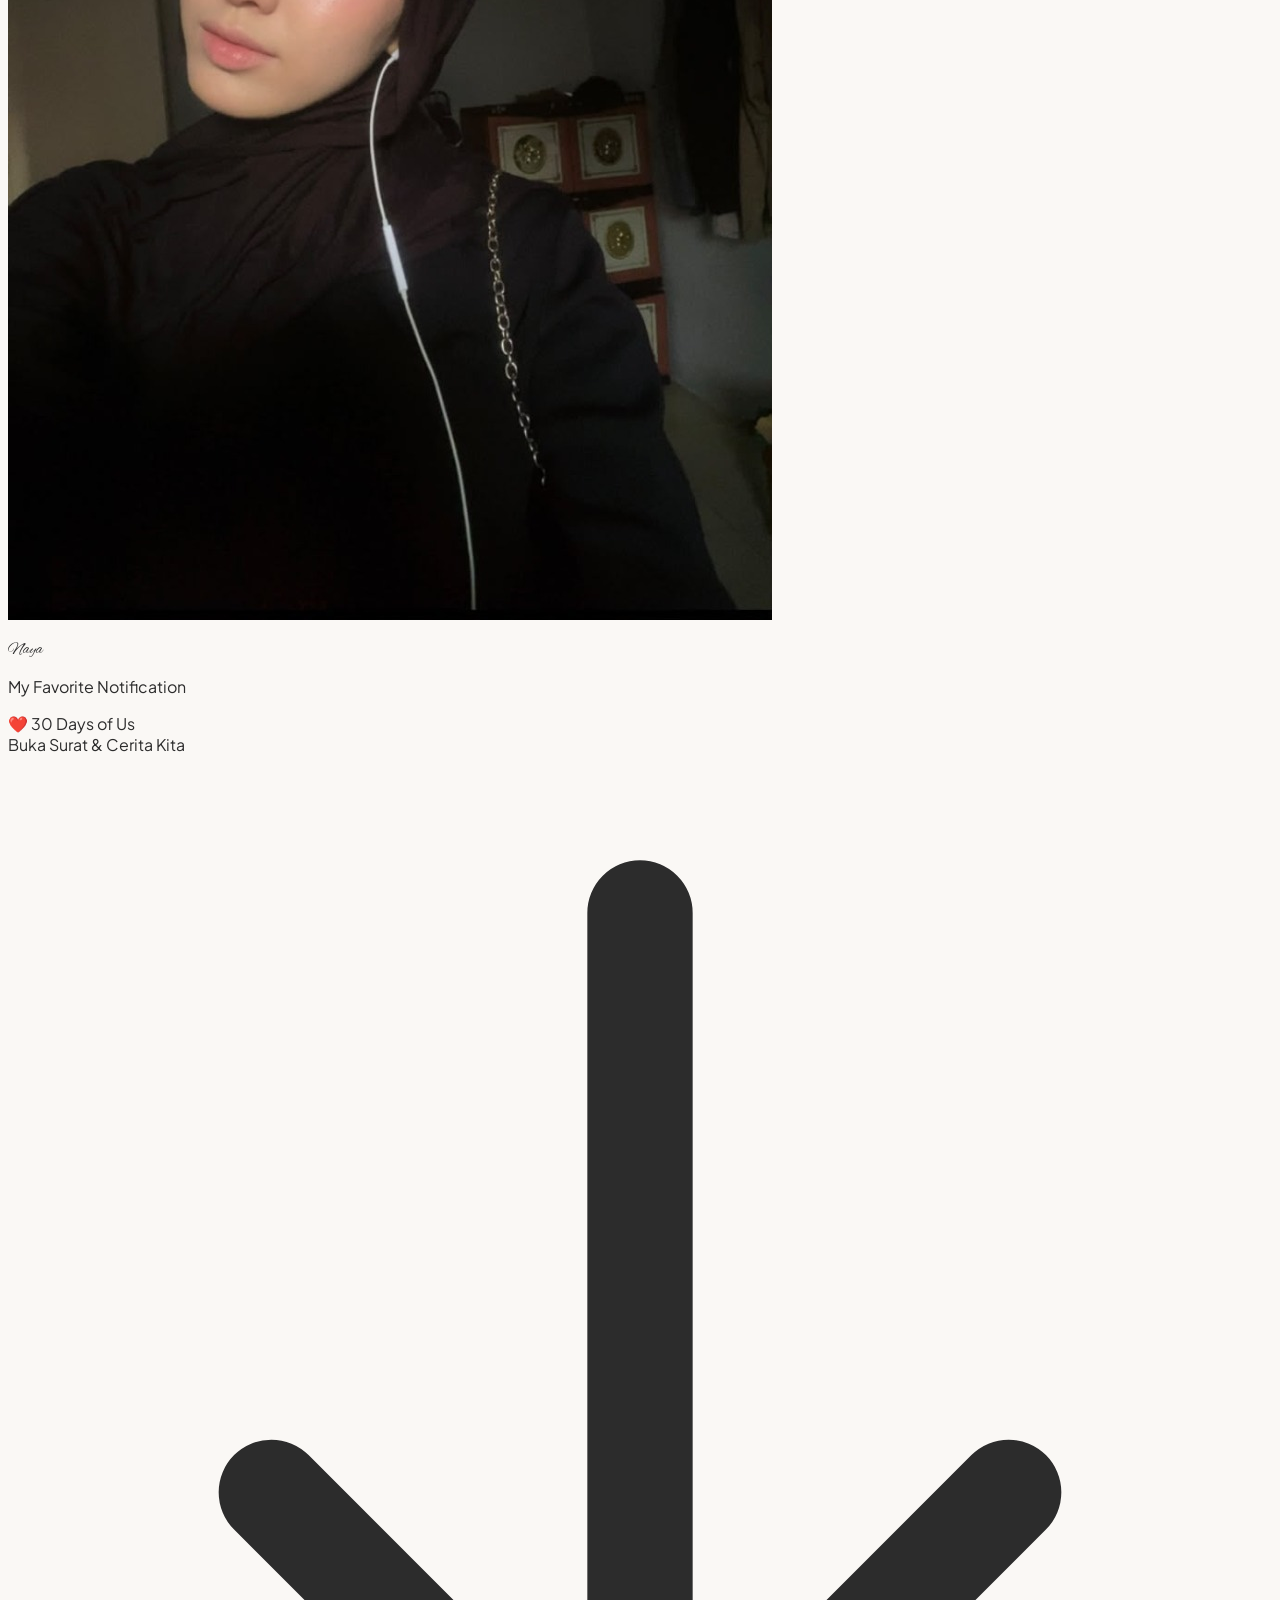
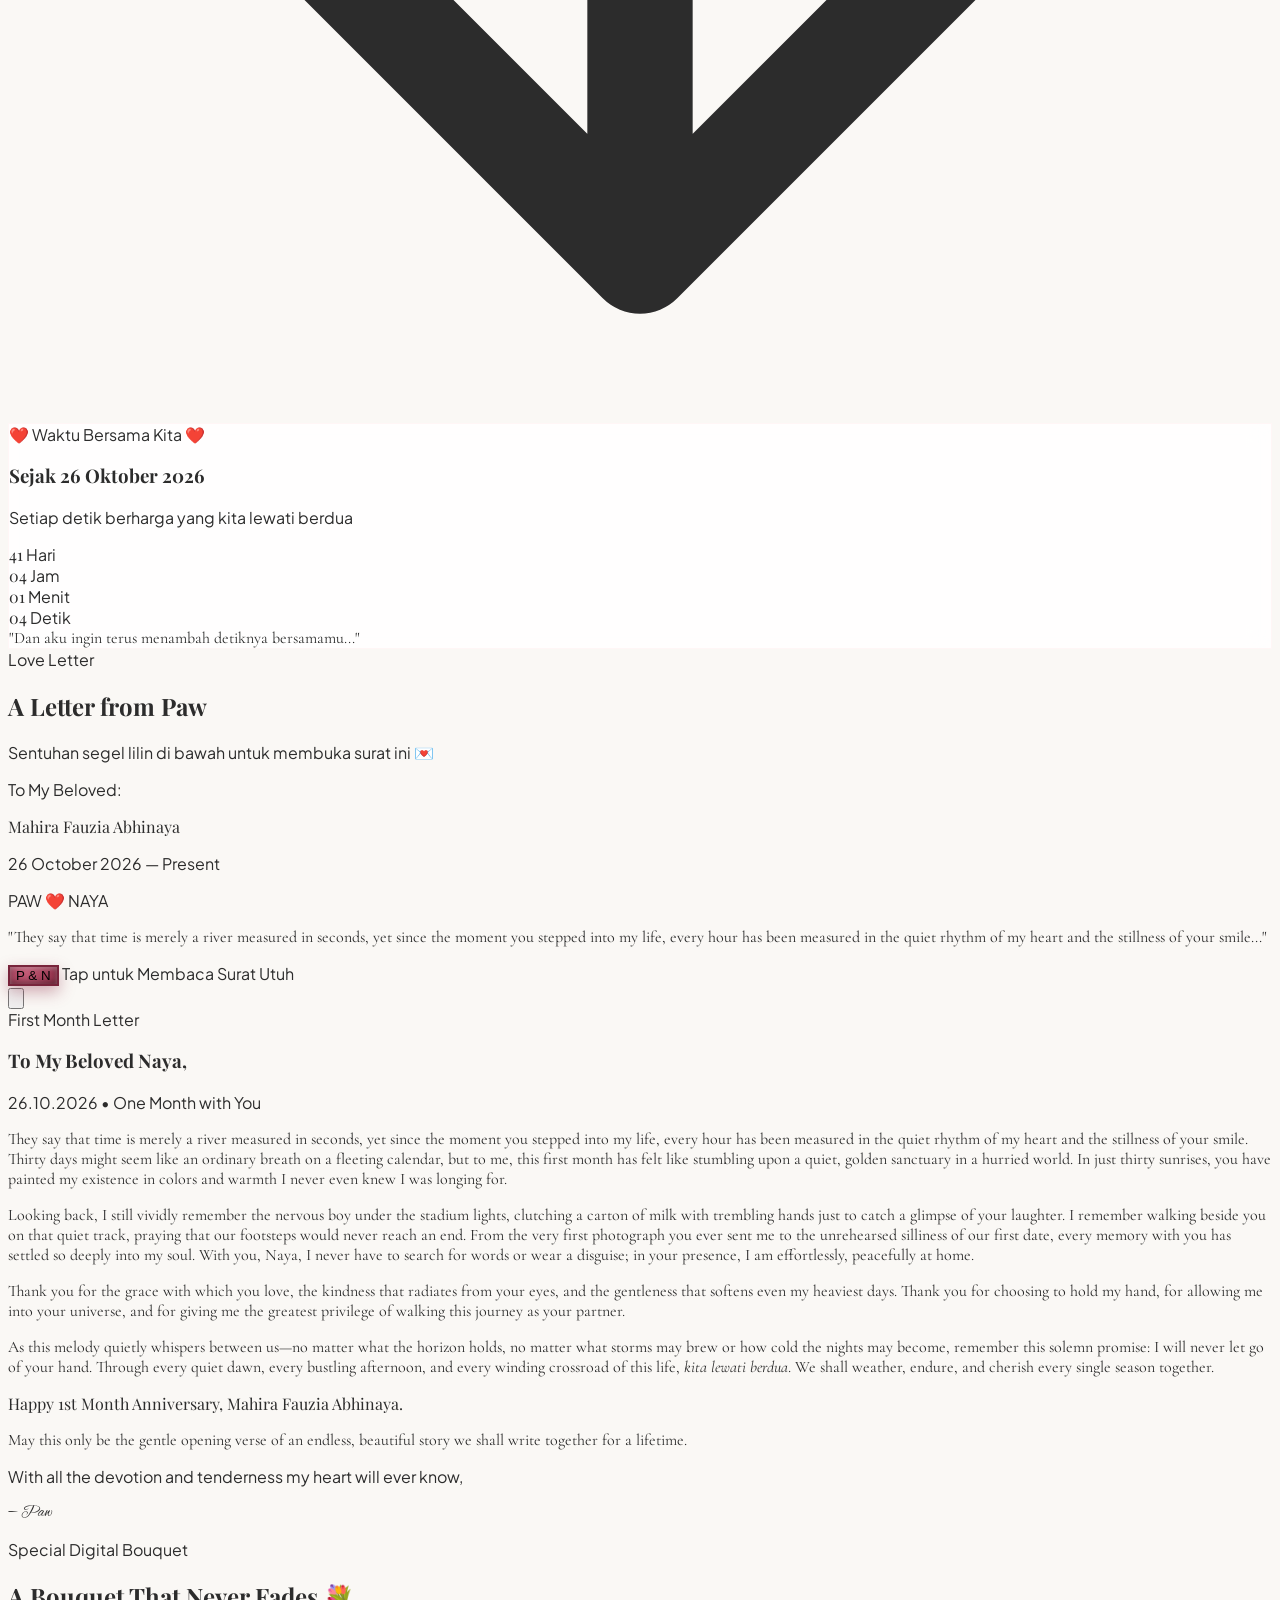
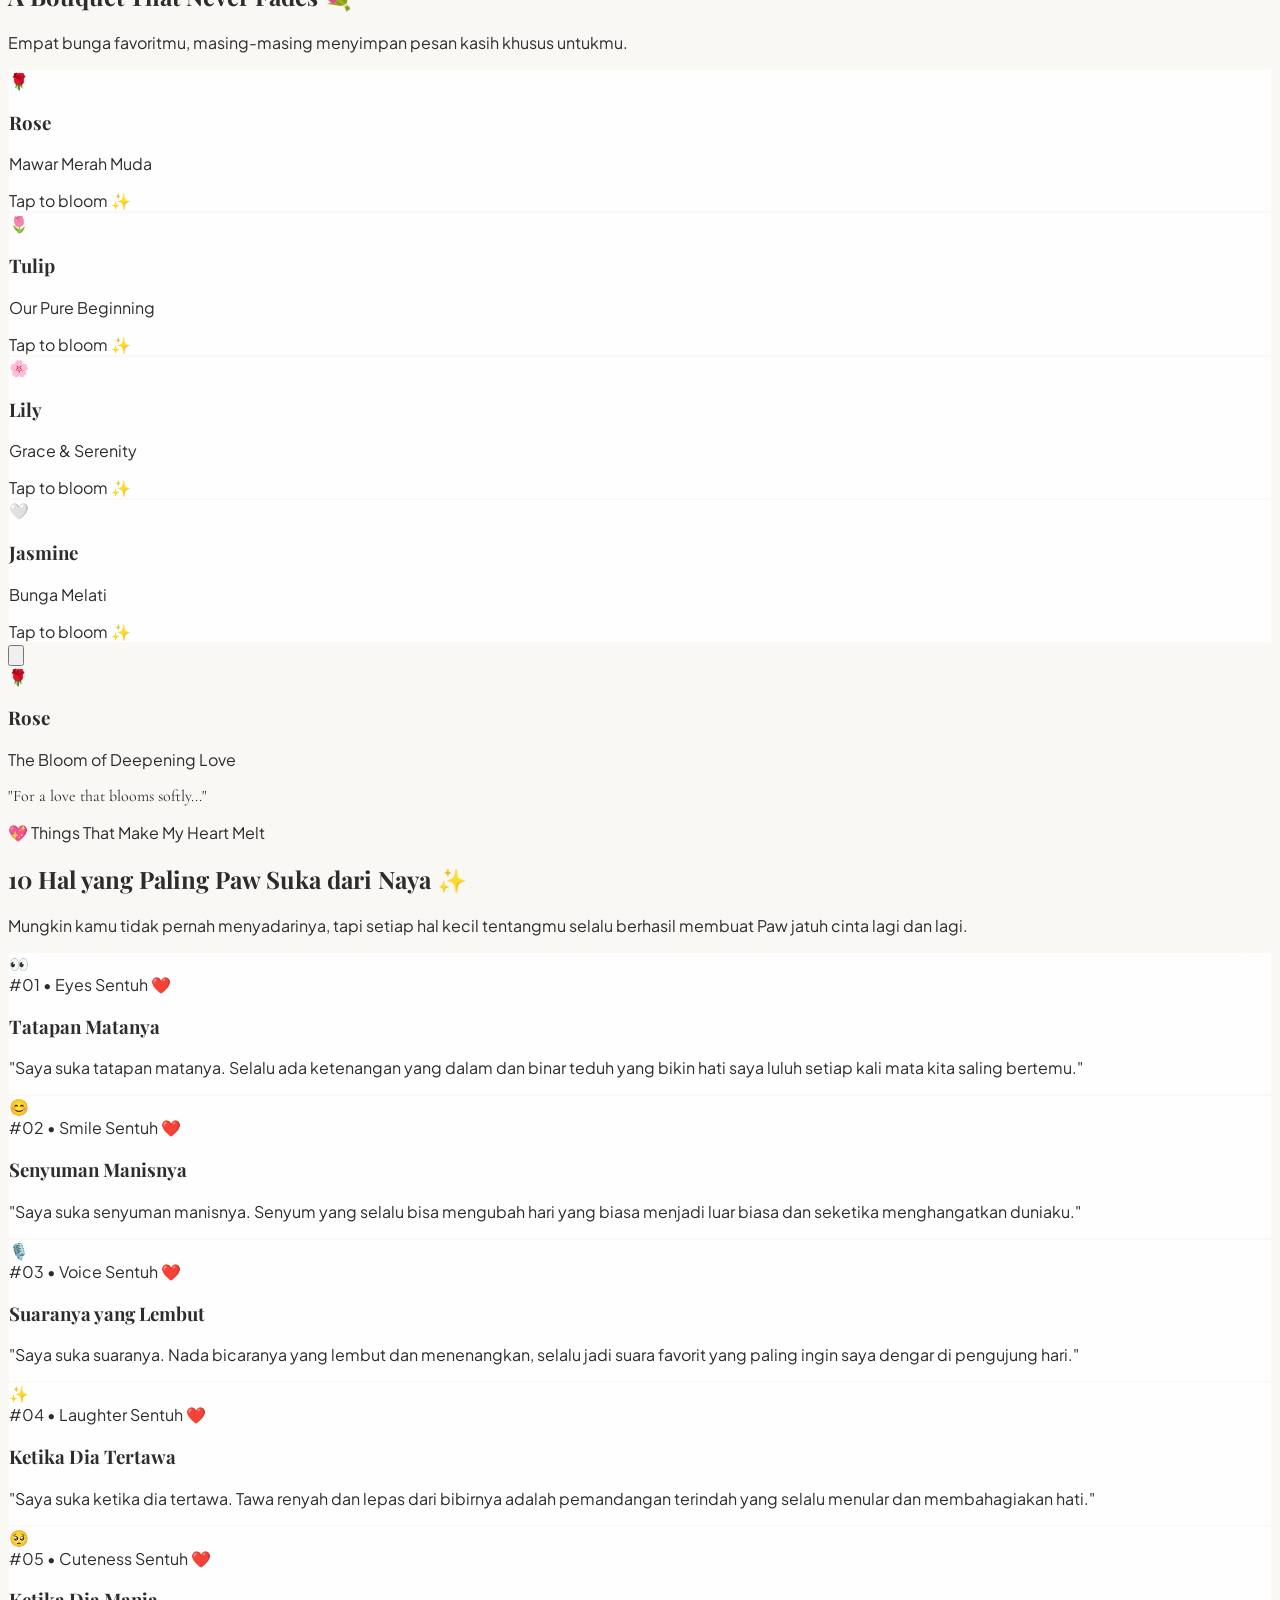
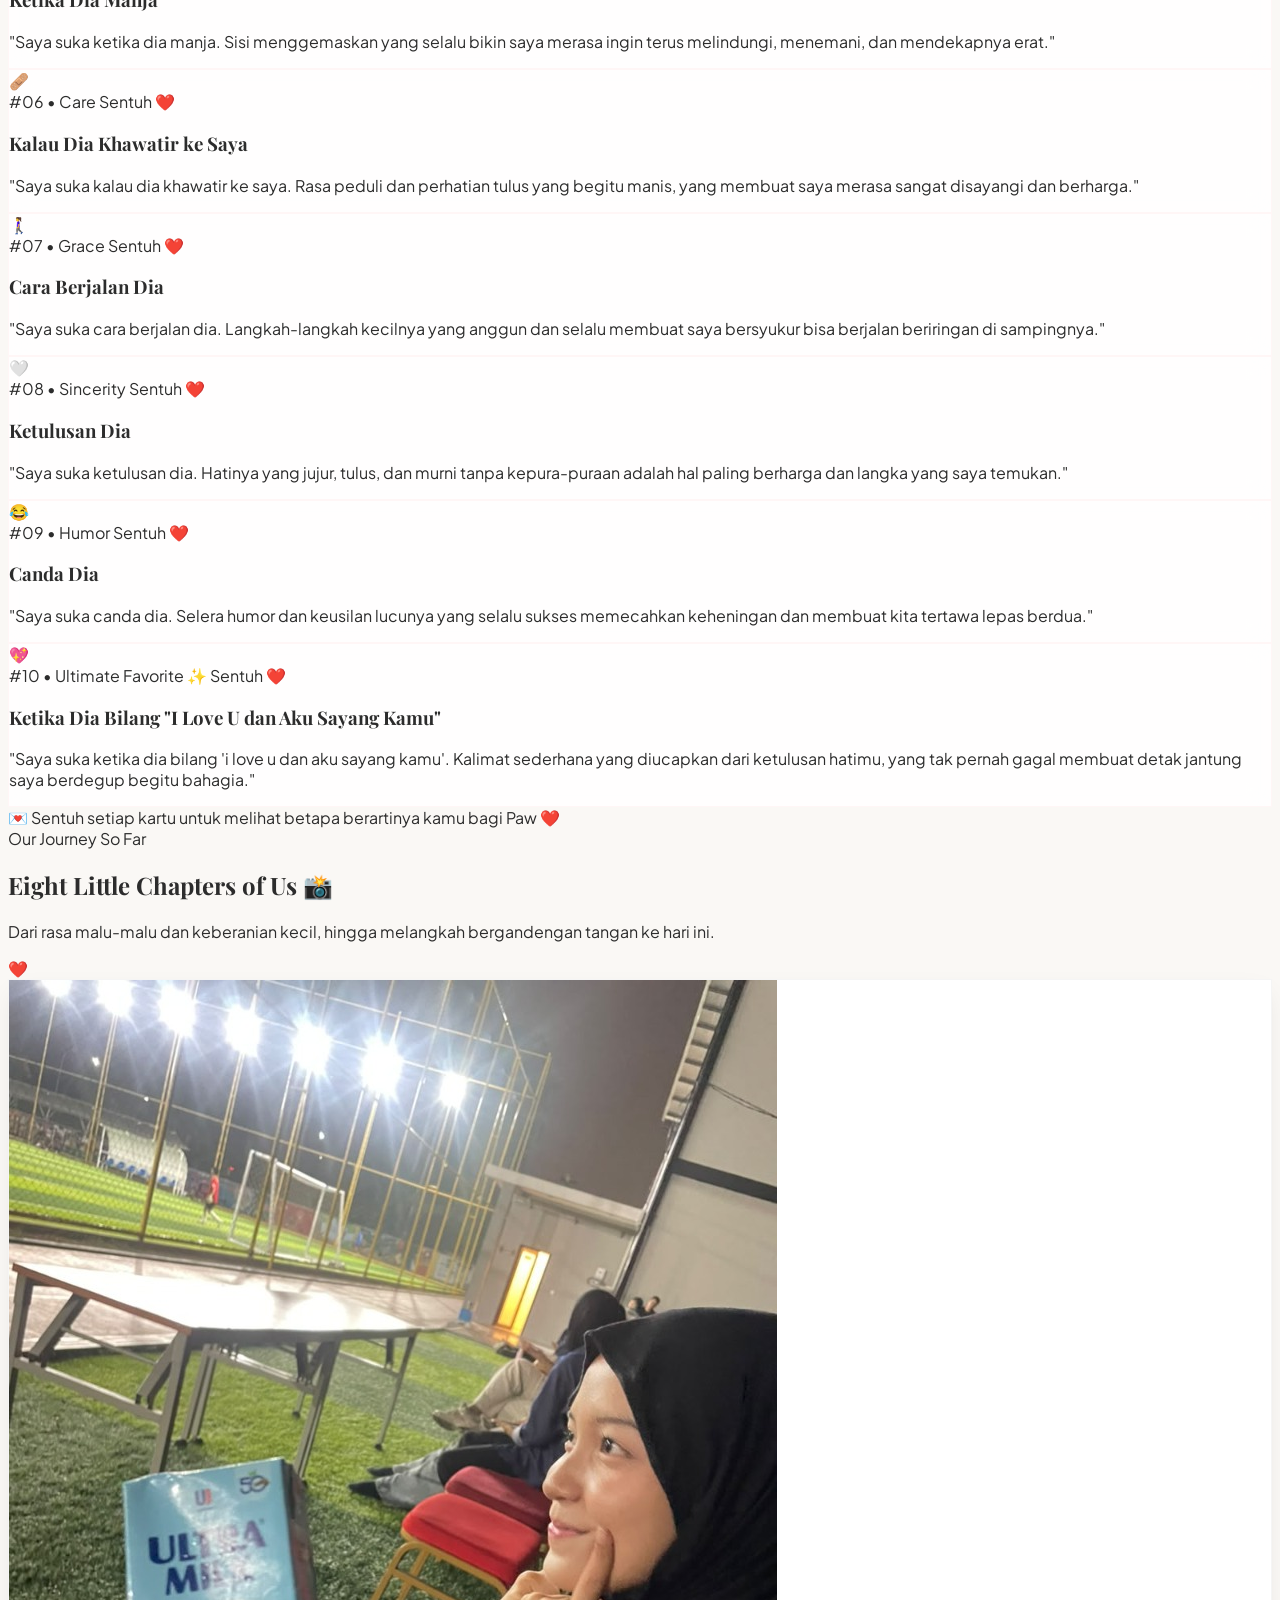
==== commit 034b7cd2: "fix: add cache busting v2.2 and must-revalidate headers for instant Vercel updates" ====
--- a/index.html
+++ b/index.html
@@ -14,8 +14,8 @@
   <!-- Canvas Confetti CDN -->
   <script src="https://cdn.jsdelivr.net/npm/canvas-confetti@1.9.3/dist/confetti.browser.min.js"></script>
 
-  <!-- Custom Styles -->
-  <link rel="stylesheet" href="assets/css/style.css">
+  <!-- Custom Styles with Cache Buster -->
+  <link rel="stylesheet" href="assets/css/style.css?v=2.2">
 </head>
 <body class="bg-[#FAF8F5] text-neutral-800 antialiased selection:bg-rose-200 selection:text-rose-900">
 
@@ -1206,7 +1206,7 @@
     </div>
   </div>
 
-  <!-- Main JavaScript Logic -->
-  <script src="assets/js/app.js"></script>
+  <!-- Main JavaScript Logic with Cache Buster -->
+  <script src="assets/js/app.js?v=2.2"></script>
 </body>
 </html>
--- a/assets/css/style.css
+++ b/assets/css/style.css
@@ -201,6 +201,21 @@
   box-shadow: 0 20px 30px -10px rgba(163, 72, 94, 0.2);
 }
 
+/* Camera Flash Overlay for Polaroid Inspection */
+.camera-flash-overlay {
+  position: fixed;
+  inset: 0;
+  background: radial-gradient(circle at center, rgba(255, 255, 255, 0.98) 20%, rgba(255, 248, 250, 0.9) 65%, rgba(255, 230, 235, 0.75) 100%);
+  pointer-events: none;
+  z-index: 150;
+  opacity: 0;
+  transition: opacity 0.35s ease-out;
+}
+.camera-flash-overlay.flashing {
+  opacity: 1 !important;
+  transition: opacity 0.05s ease-in !important;
+}
+
 /* Custom Tape Graphics */
 .washi-tape {
   background: rgba(243, 222, 222, 0.7);
